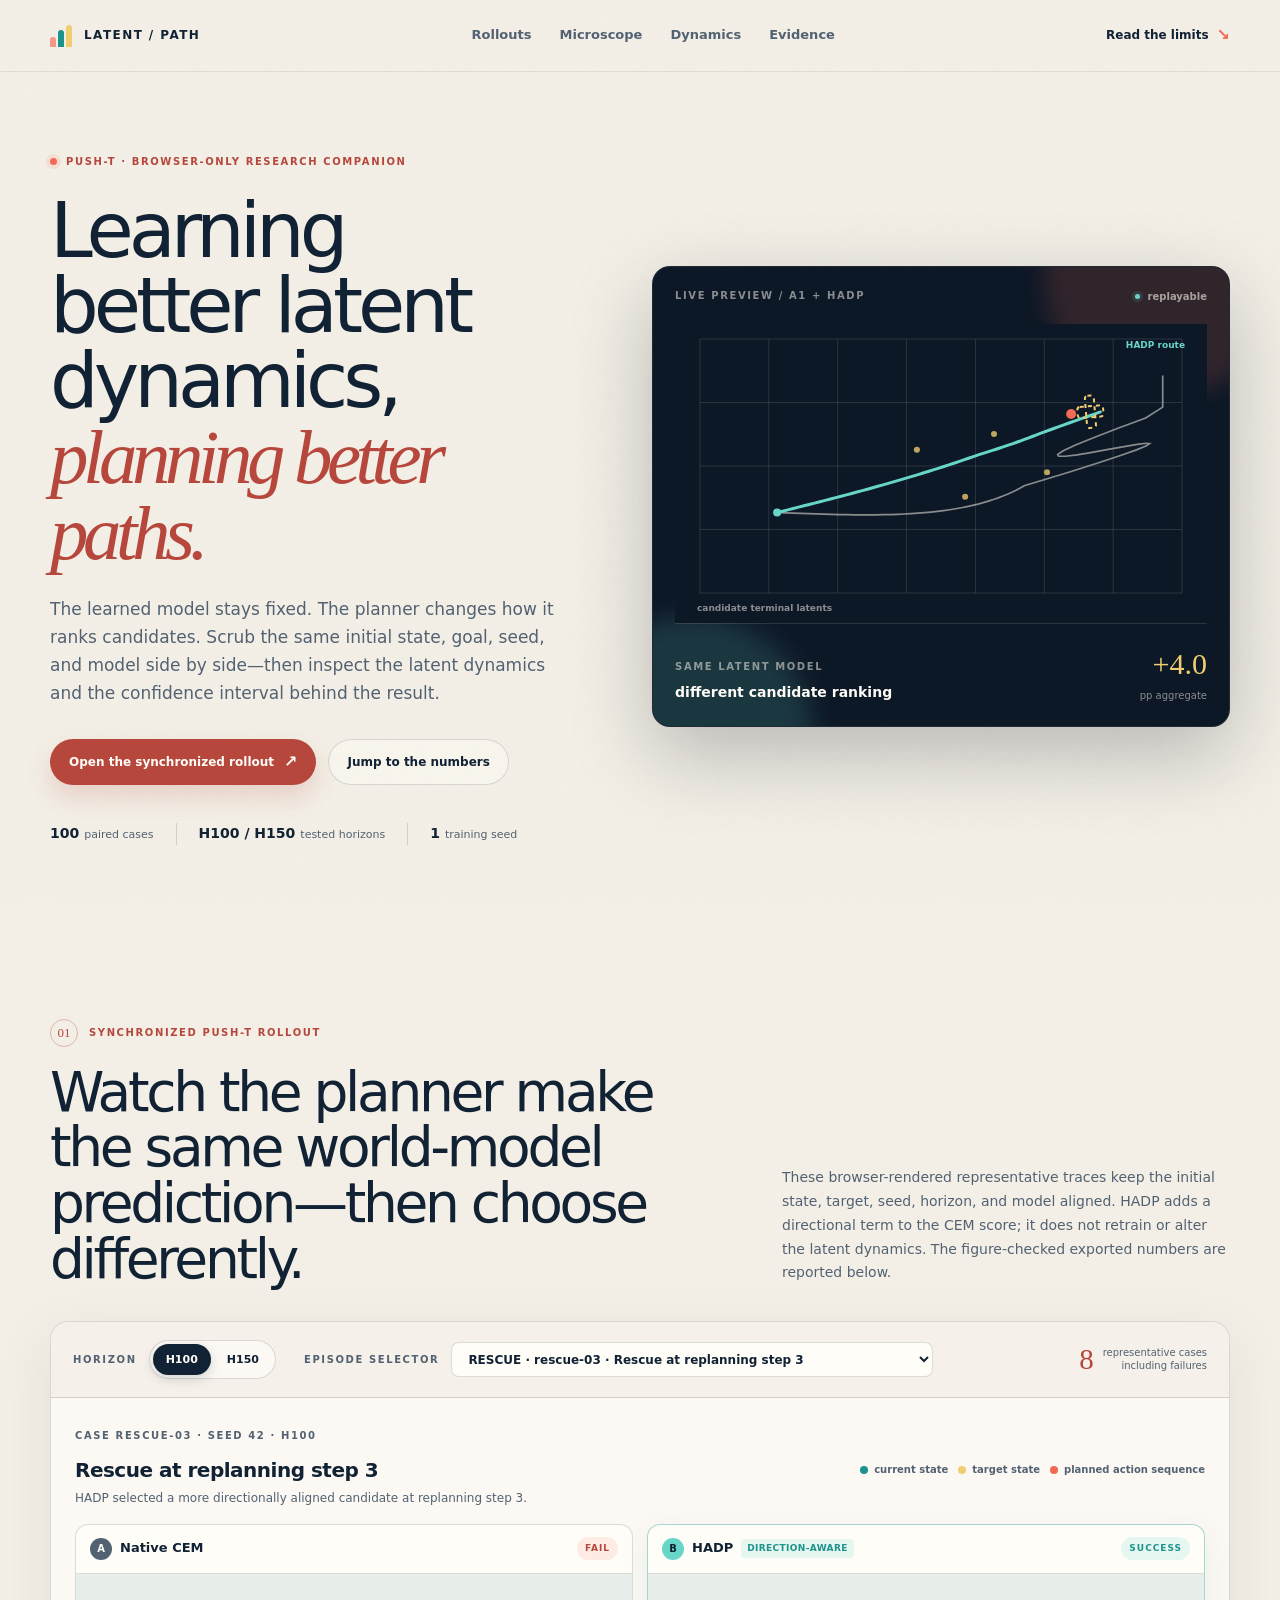
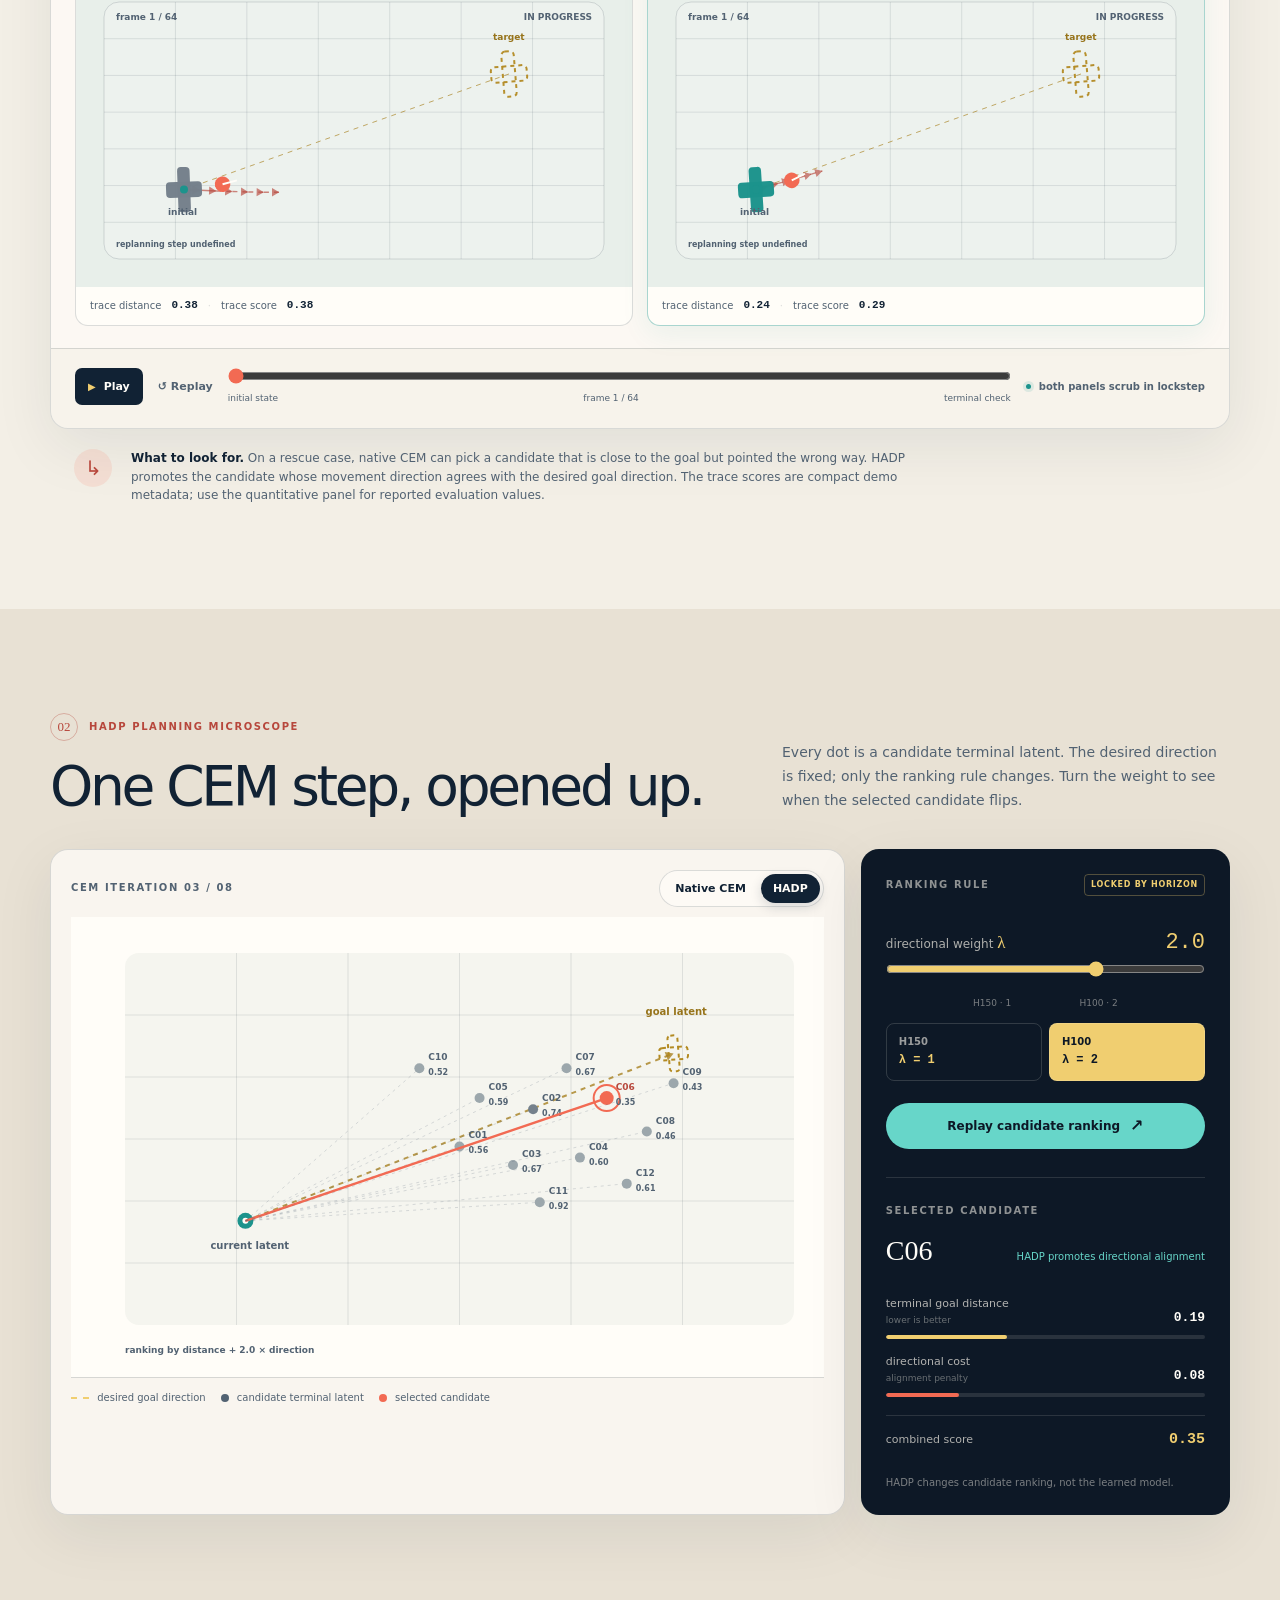
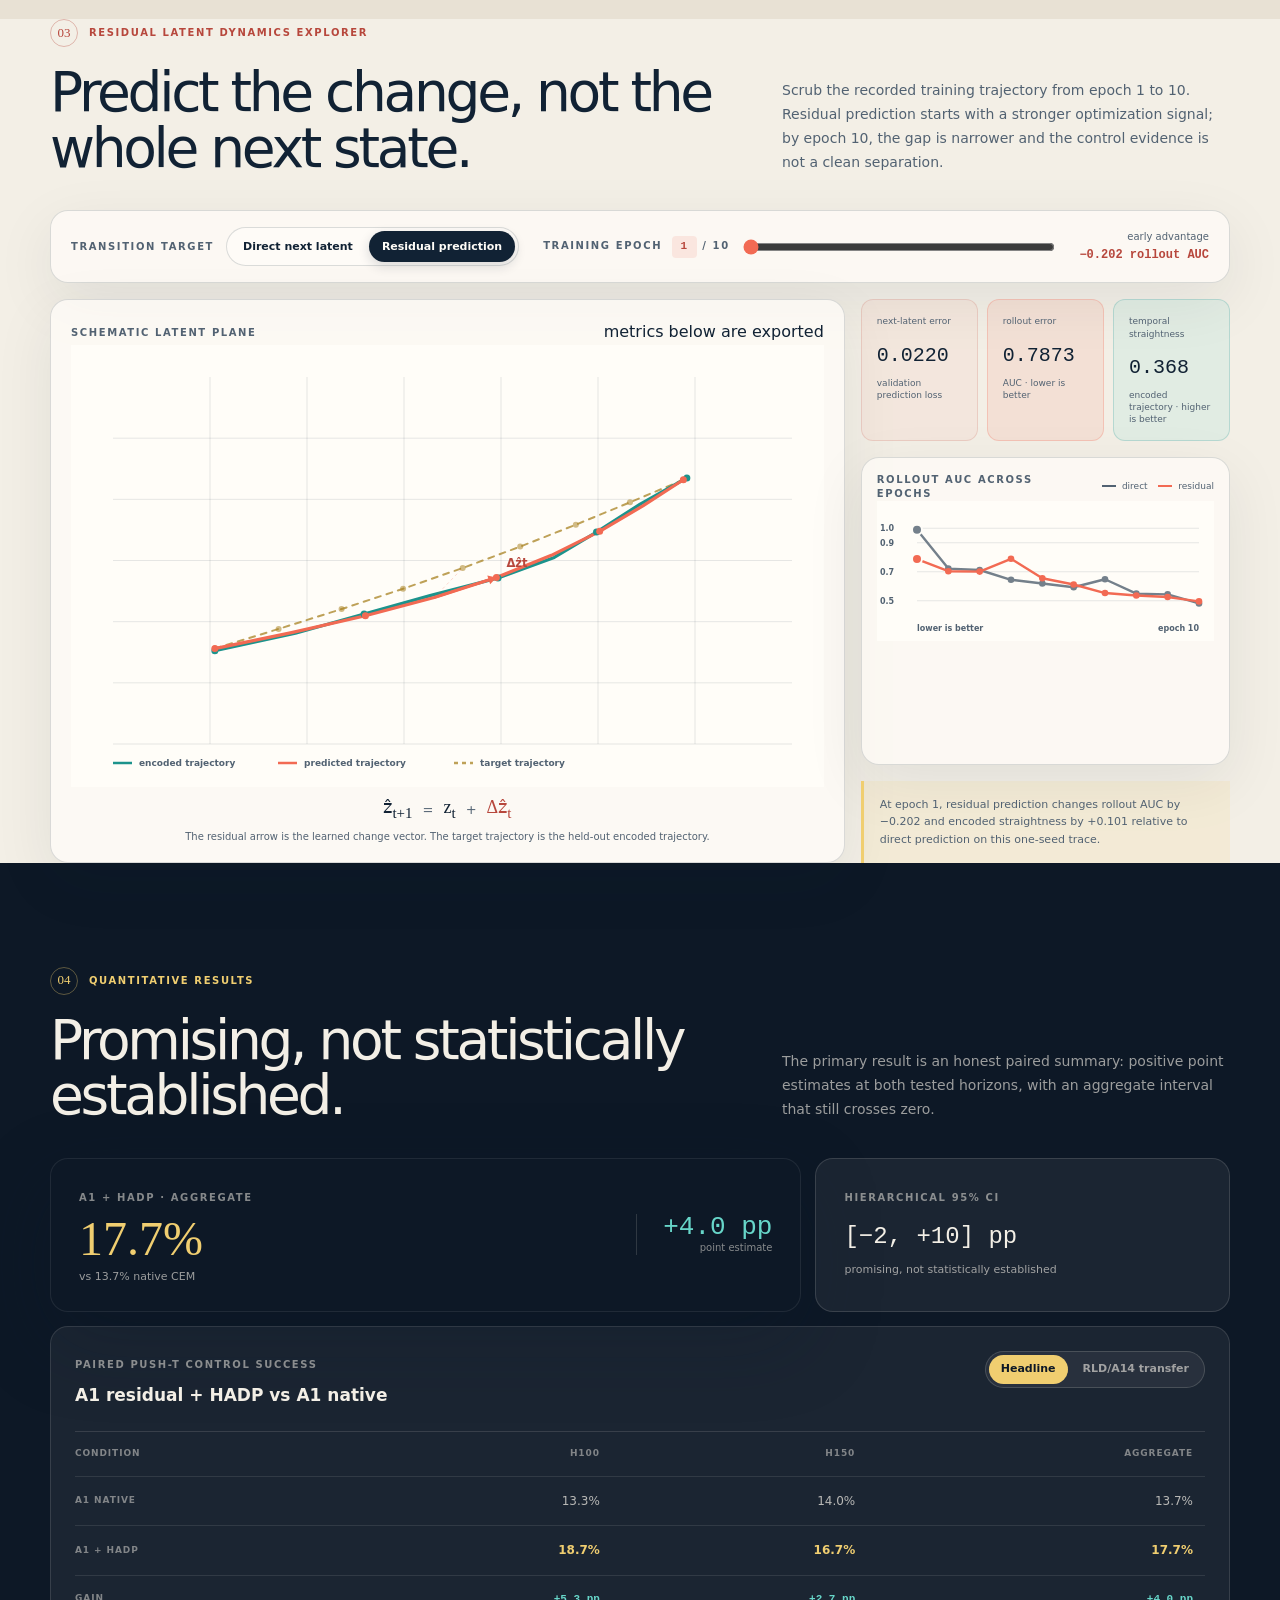
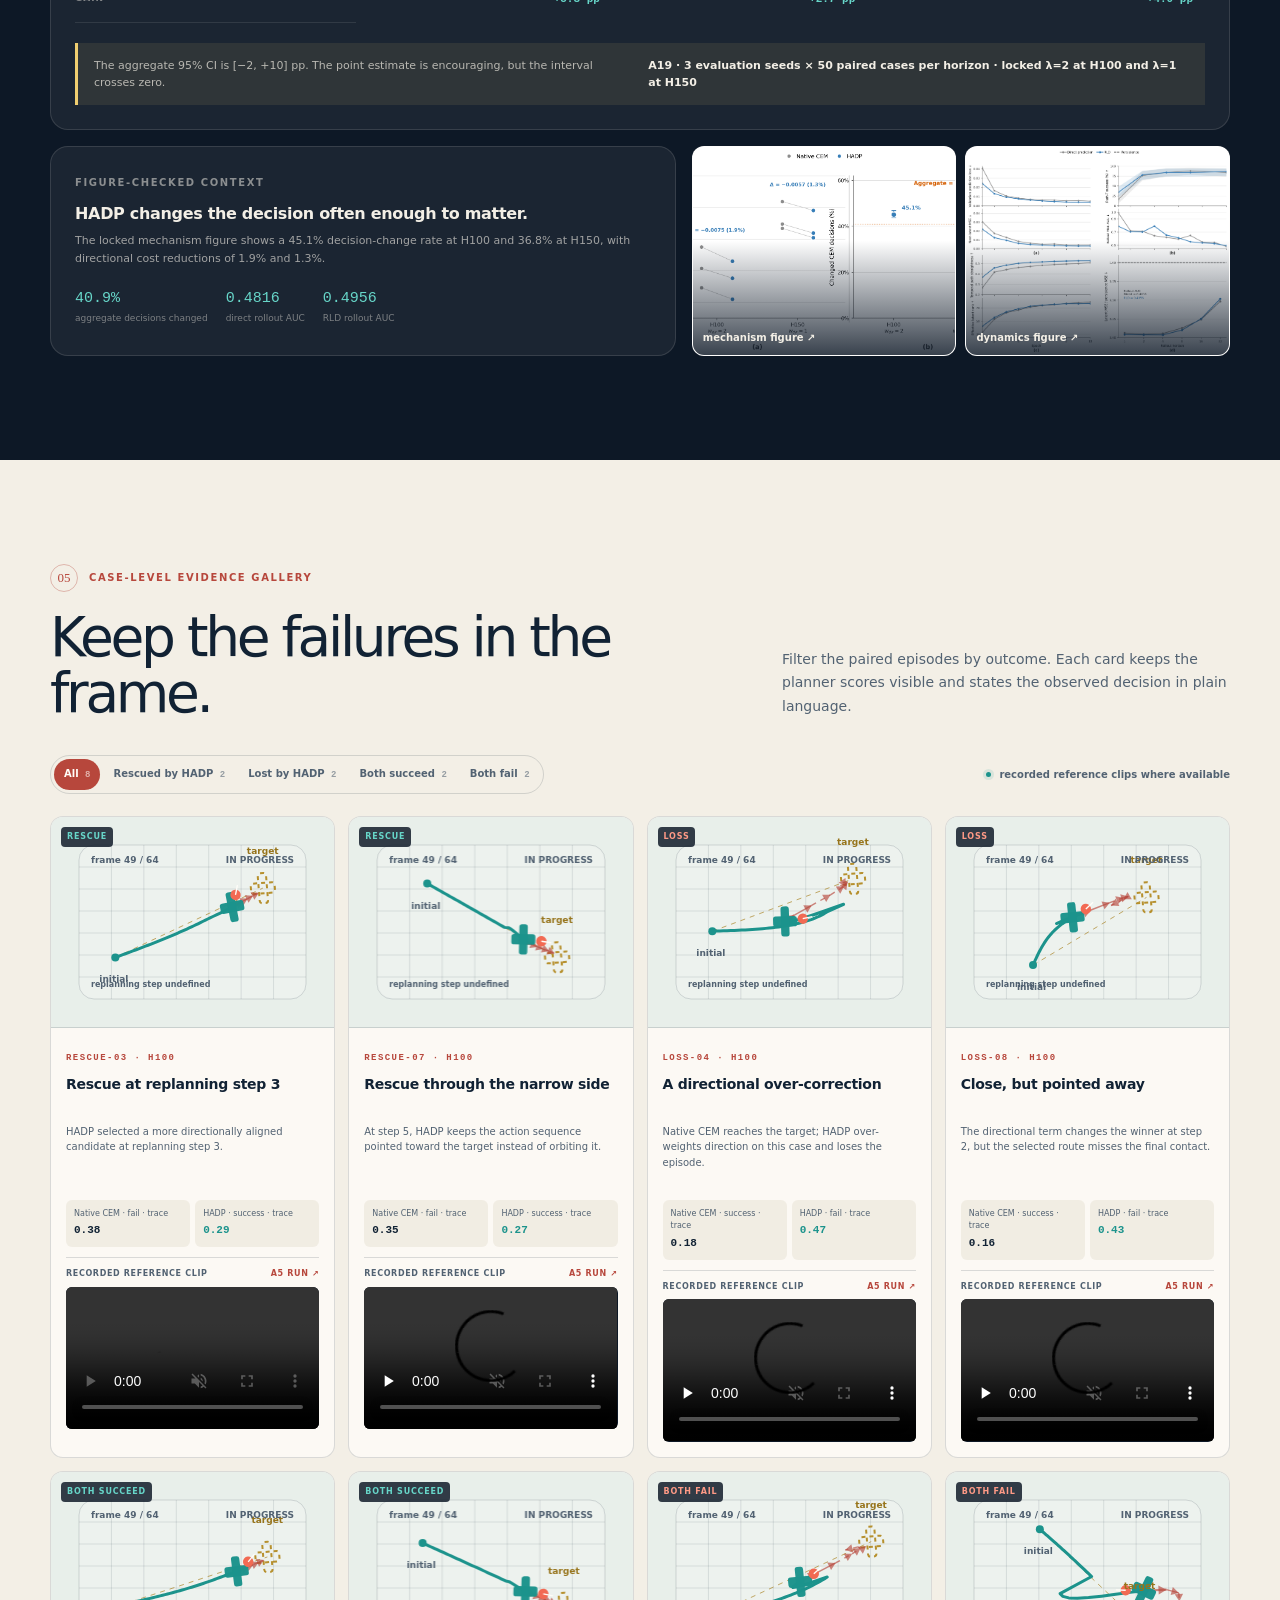
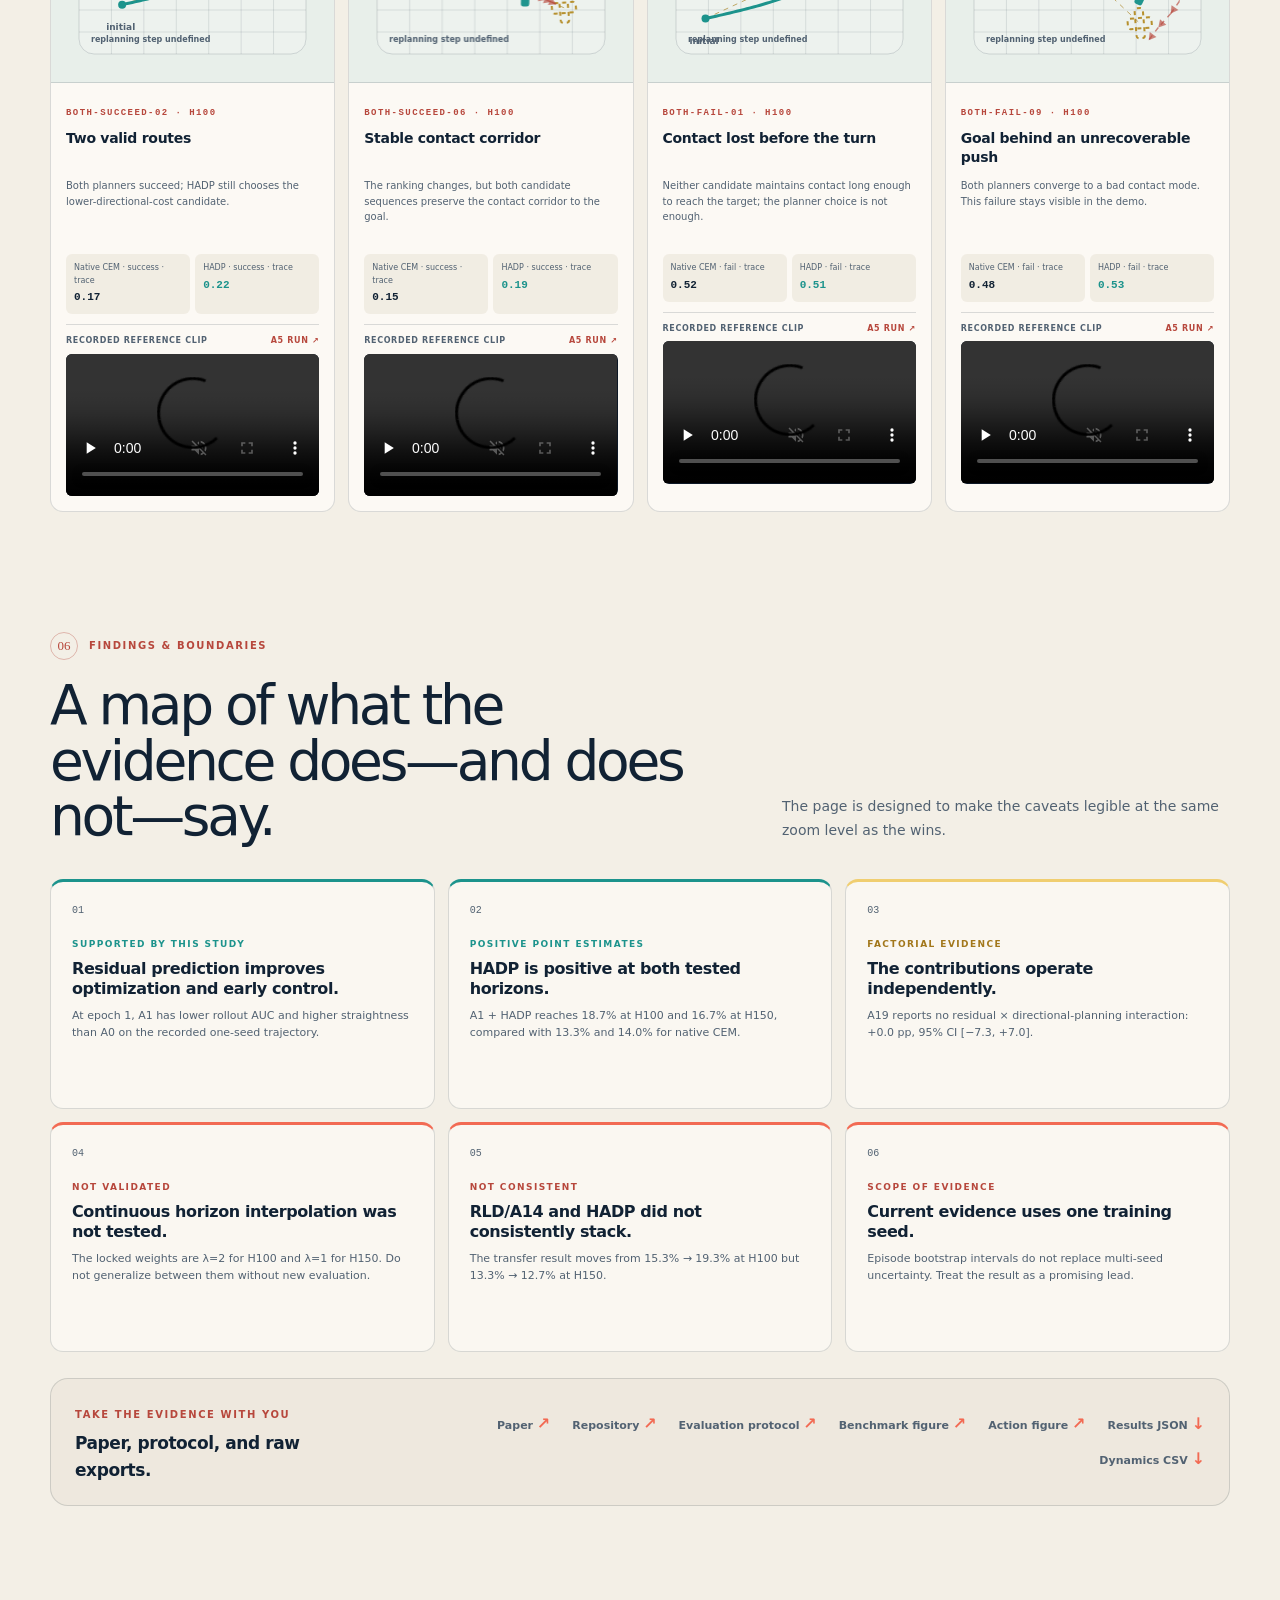
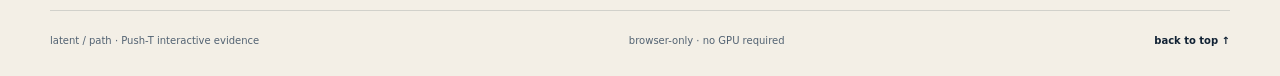
==== index.html @ bf14c664 "Build interactive Push-T research demo" ====
<!doctype html>
<html lang="en">
  <head>
    <meta charset="UTF-8" />
    <meta name="viewport" content="width=device-width, initial-scale=1.0" />
    <meta
      name="description"
      content="An interactive browser demo for residual latent dynamics and horizon-adaptive directional planning on Push-T."
    />
    <meta name="theme-color" content="#0d1826" />
    <title>Learning Better Latent Dynamics, Planning Better Paths</title>
    <link rel="stylesheet" href="./styles.css" />
  </head>
  <body>
    <div class="noise" aria-hidden="true"></div>
    <header class="site-nav">
      <a class="brand" href="#top" aria-label="Back to the top">
        <span class="brand-mark" aria-hidden="true"><i></i><i></i><i></i></span>
        <span>latent / path</span>
      </a>
      <nav class="nav-links" aria-label="Primary navigation">
        <a href="#rollouts">Rollouts</a>
        <a href="#microscope">Microscope</a>
        <a href="#dynamics">Dynamics</a>
        <a href="#evidence">Evidence</a>
      </nav>
      <a class="nav-cta" href="#boundaries">Read the limits <span aria-hidden="true">↘</span></a>
    </header>

    <main id="top">
      <section class="hero section-shell">
        <div class="hero-copy">
          <p class="eyebrow"><span class="eyebrow-dot"></span> Push-T · browser-only research companion</p>
          <h1>Learning better latent dynamics,<br /><em>planning better paths.</em></h1>
          <p class="hero-lede">
            The learned model stays fixed. The planner changes how it ranks candidates. Scrub the same
            initial state, goal, seed, and model side by side—then inspect the latent dynamics and the
            confidence interval behind the result.
          </p>
          <div class="hero-actions">
            <a class="button button-primary" href="#rollouts">Open the synchronized rollout <span aria-hidden="true">↗</span></a>
            <a class="button button-quiet" href="#evidence">Jump to the numbers</a>
          </div>
          <div class="hero-proof" aria-label="Demo facts">
            <span><b>100</b> paired cases</span>
            <span><b>H100 / H150</b> tested horizons</span>
            <span><b>1</b> training seed</span>
          </div>
        </div>
        <div class="hero-visual panel-dark" aria-label="Abstract planner preview">
          <div class="hero-visual-topline">
            <span class="mono-label">LIVE PREVIEW / A1 + HADP</span>
            <span class="tiny-status"><i></i> replayable</span>
          </div>
          <canvas id="hero-canvas" width="620" height="350"></canvas>
          <div class="hero-visual-footer">
            <div>
              <span class="micro-label">same latent model</span>
              <strong>different candidate ranking</strong>
            </div>
            <div class="hero-metric"><strong>+4.0</strong><span>pp aggregate</span></div>
          </div>
        </div>
      </section>

      <section class="section-shell section-first" id="rollouts">
        <div class="section-head section-head-wide">
          <div>
            <p class="section-kicker"><span>01</span> Synchronized Push-T rollout</p>
            <h2>Watch the planner make the same world-model prediction—then choose differently.</h2>
          </div>
          <p class="section-intro">
            These browser-rendered representative traces keep the initial state, target, seed, horizon, and
            model aligned. HADP adds a directional term to the CEM score; it does not retrain or alter the
            latent dynamics. The figure-checked exported numbers are reported below.
          </p>
        </div>

        <div class="panel rollout-panel">
          <div class="control-strip">
            <div class="control-block">
              <span class="control-label">Horizon</span>
              <div class="segmented" role="group" aria-label="Planning horizon">
                <button class="segment is-active" data-horizon="100" type="button">H100</button>
                <button class="segment" data-horizon="150" type="button">H150</button>
              </div>
            </div>
            <div class="control-block episode-control">
              <label class="control-label" for="episode-select">Episode selector</label>
              <select id="episode-select" class="select-control" aria-label="Choose a representative episode"></select>
            </div>
            <div class="case-count"><strong>8</strong><span>representative cases<br />including failures</span></div>
          </div>

          <div class="rollout-context">
            <div>
              <span class="mono-label" id="rollout-case-code">CASE RESCUE-03 · SEED 42</span>
              <h3 id="rollout-case-title">Rescue at replanning step 3</h3>
              <p id="rollout-case-caption">HADP selected a more directionally aligned candidate at replanning step 3.</p>
            </div>
            <div class="context-chips">
              <span class="context-chip"><i class="dot dot-cyan"></i> current state</span>
              <span class="context-chip"><i class="dot dot-yellow"></i> target state</span>
              <span class="context-chip"><i class="dot dot-coral"></i> planned action sequence</span>
            </div>
          </div>

          <div class="planner-grid">
            <article class="planner-card">
              <div class="planner-card-head">
                <div><span class="planner-index">A</span><span class="planner-name">Native CEM</span></div>
                <span class="result-pill result-pill-muted" id="native-result">FAIL</span>
              </div>
              <canvas id="native-rollout" class="rollout-canvas" width="640" height="360"></canvas>
              <div class="planner-card-foot"><span>trace distance</span><strong id="native-distance">0.38</strong><span class="foot-sep">·</span><span>trace score</span><strong id="native-score">0.38</strong></div>
            </article>
            <article class="planner-card planner-card-accent">
              <div class="planner-card-head">
                <div><span class="planner-index planner-index-accent">B</span><span class="planner-name">HADP</span><span class="planner-tag">direction-aware</span></div>
                <span class="result-pill result-pill-success" id="hadp-result">SUCCESS</span>
              </div>
              <canvas id="hadp-rollout" class="rollout-canvas" width="640" height="360"></canvas>
              <div class="planner-card-foot"><span>trace distance</span><strong id="hadp-distance">0.24</strong><span class="foot-sep">·</span><span>trace score</span><strong id="hadp-score">0.29</strong></div>
            </article>
          </div>

          <div class="rollout-controls">
            <button class="icon-button" id="play-rollout" type="button" aria-label="Play rollout"><span class="play-icon">▶</span><span id="play-label">Play</span></button>
            <button class="text-button" id="replay-rollout" type="button">↺ Replay</button>
            <div class="scrub-wrap">
              <label class="sr-only" for="rollout-scrub">Scrub synchronized rollout</label>
              <input id="rollout-scrub" type="range" min="0" max="64" value="0" step="1" />
              <div class="scrub-ticks"><span>initial state</span><span id="frame-label">frame 1 / 64</span><span>terminal check</span></div>
            </div>
            <span class="replay-note"><i></i> both panels scrub in lockstep</span>
          </div>
        </div>

        <div class="section-note">
          <span class="note-mark">↳</span>
          <p><strong>What to look for.</strong> On a rescue case, native CEM can pick a candidate that is close to the goal but pointed the wrong way. HADP promotes the candidate whose movement direction agrees with the desired goal direction. The trace scores are compact demo metadata; use the quantitative panel for reported evaluation values.</p>
        </div>
      </section>

      <section class="section-shell section-tint" id="microscope">
        <div class="section-head section-head-wide">
          <div>
            <p class="section-kicker"><span>02</span> HADP planning microscope</p>
            <h2>One CEM step, opened up.</h2>
          </div>
          <p class="section-intro">
            Every dot is a candidate terminal latent. The desired direction is fixed; only the ranking rule
            changes. Turn the weight to see when the selected candidate flips.
          </p>
        </div>

        <div class="microscope-layout">
          <div class="panel microscope-plot-panel">
            <div class="plot-toolbar">
              <span class="mono-label">CEM ITERATION 03 / 08</span>
              <div class="toggle-group" role="group" aria-label="Planner used for candidate ranking">
                <button class="toggle-button" data-planner-mode="native" type="button">Native CEM</button>
                <button class="toggle-button is-active" data-planner-mode="hadp" type="button">HADP</button>
              </div>
            </div>
            <canvas id="microscope-canvas" width="820" height="500"></canvas>
            <div class="plot-legend">
              <span><i class="legend-line legend-line-goal"></i> desired goal direction</span>
              <span><i class="legend-dot legend-dot-candidate"></i> candidate terminal latent</span>
              <span><i class="legend-dot legend-dot-selected"></i> selected candidate</span>
            </div>
          </div>
          <aside class="panel microscope-aside">
            <div class="aside-heading"><span class="mono-label">RANKING RULE</span><span class="lock-badge">LOCKED BY HORIZON</span></div>
            <div class="weight-row"><span>directional weight <b>λ</b></span><output id="weight-value">2.0</output></div>
            <div class="range-wrap">
              <input id="weight-slider" type="range" min="0" max="3" value="2" step="0.1" aria-label="Directional cost weight" />
              <div class="range-markers" aria-hidden="true"><span style="left: 33.33%">H150 · 1</span><span style="left: 66.66%">H100 · 2</span></div>
            </div>
            <div class="locked-horizons">
              <button class="locked-horizon" data-horizon="150" type="button"><span>H150</span><strong>λ = 1</strong></button>
              <button class="locked-horizon is-active" data-horizon="100" type="button"><span>H100</span><strong>λ = 2</strong></button>
            </div>
            <button class="button button-dark-wide" id="microscope-replay" type="button">Replay candidate ranking <span aria-hidden="true">↗</span></button>

            <div class="selected-candidate">
              <span class="micro-label">SELECTED CANDIDATE</span>
              <div class="selected-line"><strong id="selected-candidate">C06</strong><span id="selected-candidate-note">HADP promotes directional alignment</span></div>
            </div>
            <div class="score-stack">
              <div class="score-row"><div><span>terminal goal distance</span><small>lower is better</small></div><strong id="terminal-score">0.19</strong></div>
              <div class="score-bar"><i id="terminal-score-bar" style="width: 38%"></i></div>
              <div class="score-row"><div><span>directional cost</span><small>alignment penalty</small></div><strong id="direction-score">0.08</strong></div>
              <div class="score-bar score-bar-coral"><i id="direction-score-bar" style="width: 22%"></i></div>
              <div class="score-total"><span>combined score</span><strong id="combined-score">0.35</strong></div>
            </div>
            <p class="aside-footnote">HADP changes candidate ranking, not the learned model.</p>
          </aside>
        </div>
      </section>

      <section class="section-shell" id="dynamics">
        <div class="section-head section-head-wide">
          <div>
            <p class="section-kicker"><span>03</span> Residual latent dynamics explorer</p>
            <h2>Predict the change, not the whole next state.</h2>
          </div>
          <p class="section-intro">
            Scrub the recorded training trajectory from epoch 1 to 10. Residual prediction starts with a
            stronger optimization signal; by epoch 10, the gap is narrower and the control evidence is not
            a clean separation.
          </p>
        </div>

        <div class="dynamics-toolbar panel">
          <div class="control-block">
            <span class="control-label">Transition target</span>
            <div class="segmented" role="group" aria-label="Transition target">
              <button class="segment" data-dynamics-model="direct" type="button">Direct next latent</button>
              <button class="segment is-active" data-dynamics-model="residual" type="button">Residual prediction</button>
            </div>
          </div>
          <div class="epoch-control">
            <label class="control-label" for="epoch-slider">Training epoch <output id="epoch-value">1</output> / 10</label>
            <input id="epoch-slider" type="range" min="1" max="10" value="1" step="1" />
          </div>
          <div class="epoch-callout"><span>early advantage</span><strong id="epoch-delta">−0.202 rollout AUC</strong></div>
        </div>

        <div class="dynamics-layout">
          <div class="panel latent-visual-panel">
            <div class="plot-toolbar"><span class="mono-label">SCHEMATIC LATENT PLANE</span><span class="plot-hint">metrics below are exported</span></div>
            <canvas id="latent-canvas" width="820" height="480"></canvas>
            <div class="latent-equation" id="latent-equation"><span>ẑ<sub>t+1</sub></span><b>=</b><span>z<sub>t</sub></span><b>+</b><span class="equation-accent">Δẑ<sub>t</sub></span></div>
            <p class="plot-caption">The residual arrow is the learned change vector. The target trajectory is the held-out encoded trajectory.</p>
          </div>
          <aside class="dynamics-aside">
            <div class="metric-grid">
              <div class="metric-card"><span>next-latent error</span><strong id="metric-next">0.0241</strong><small>validation prediction loss</small></div>
              <div class="metric-card metric-card-coral"><span>rollout error</span><strong id="metric-rollout">0.7873</strong><small>AUC · lower is better</small></div>
              <div class="metric-card metric-card-teal"><span>temporal straightness</span><strong id="metric-straightness">0.368</strong><small>encoded trajectory · higher is better</small></div>
            </div>
            <div class="panel mini-chart-panel">
              <div class="mini-chart-head"><span class="mono-label">ROLLOUT AUC ACROSS EPOCHS</span><span class="chart-key"><i class="key-direct"></i> direct <i class="key-residual"></i> residual</span></div>
              <canvas id="dynamics-chart" width="650" height="270"></canvas>
            </div>
            <div class="dynamics-readout" id="dynamics-readout">At epoch 1, residual prediction lowers rollout AUC by 0.202 and raises encoded straightness by 0.101 on this one-seed trace.</div>
          </aside>
        </div>
      </section>

      <section class="section-shell evidence-section" id="evidence">
        <div class="section-head section-head-wide">
          <div>
            <p class="section-kicker"><span>04</span> Quantitative results</p>
            <h2>Promising, not statistically established.</h2>
          </div>
          <p class="section-intro">
            The primary result is an honest paired summary: positive point estimates at both tested horizons,
            with an aggregate interval that still crosses zero.
          </p>
        </div>

        <div class="evidence-topline">
          <div class="evidence-hero panel-dark">
            <div><span class="mono-label">A1 + HADP · AGGREGATE</span><strong>17.7%</strong><span class="evidence-sub">vs 13.7% native CEM</span></div>
            <div class="gain-badge"><strong>+4.0 pp</strong><span>point estimate</span></div>
          </div>
          <div class="ci-card panel"><span class="mono-label">HIERARCHICAL 95% CI</span><strong>[−2, +10] pp</strong><span>promising, not statistically established</span></div>
        </div>

        <div class="results-panel panel">
          <div class="results-header">
            <div>
              <span class="mono-label">PAIRED PUSH-T CONTROL SUCCESS</span>
              <h3 id="results-title">A1 residual + HADP vs A1 native</h3>
            </div>
            <div class="toggle-group result-tabs" role="tablist" aria-label="Result comparison">
              <button class="toggle-button is-active" data-result-tab="headline" type="button">Headline</button>
              <button class="toggle-button" data-result-tab="transfer" type="button">RLD/A14 transfer</button>
            </div>
          </div>
          <div id="results-table" class="results-table-wrap"></div>
          <div id="results-insight" class="results-insight"></div>
        </div>

        <div class="figure-context-row">
          <div class="figure-context-copy">
            <span class="mono-label">FIGURE-CHECKED CONTEXT</span>
            <h3>HADP changes the decision often enough to matter.</h3>
            <p id="figure-context-copy">The locked mechanism figure shows a 45.1% decision-change rate at H100 and 36.8% at H150, with directional cost reductions of 1.9% and 1.3%.</p>
            <div class="figure-stat-row">
              <span><b>40.9%</b><small>aggregate decisions changed</small></span>
              <span><b>0.4816</b><small>direct rollout AUC</small></span>
              <span><b>0.4956</b><small>RLD rollout AUC</small></span>
            </div>
          </div>
          <div class="figure-thumbs" aria-label="Source figure exports">
            <a href="./assets/figures/hadp_mechanism.png" target="_blank" rel="noreferrer"><img src="./assets/figures/hadp_mechanism.png" alt="HADP mechanism figure export" /><span>mechanism figure ↗</span></a>
            <a href="./assets/figures/residual_latent_dynamics.png" target="_blank" rel="noreferrer"><img src="./assets/figures/residual_latent_dynamics.png" alt="Residual latent dynamics figure export" /><span>dynamics figure ↗</span></a>
          </div>
        </div>
      </section>

      <section class="section-shell gallery-section" id="gallery">
        <div class="section-head section-head-wide">
          <div>
            <p class="section-kicker"><span>05</span> Case-level evidence gallery</p>
            <h2>Keep the failures in the frame.</h2>
          </div>
          <p class="section-intro">
            Filter the paired episodes by outcome. Each card keeps the planner scores visible and states the
            observed decision in plain language.
          </p>
        </div>
        <div class="gallery-toolbar">
          <div class="filter-group" role="group" aria-label="Filter episode gallery">
            <button class="filter-button is-active" data-gallery-filter="all" type="button">All <span>8</span></button>
            <button class="filter-button" data-gallery-filter="rescue" type="button">Rescued by HADP <span>2</span></button>
            <button class="filter-button" data-gallery-filter="loss" type="button">Lost by HADP <span>2</span></button>
            <button class="filter-button" data-gallery-filter="both-succeed" type="button">Both succeed <span>2</span></button>
            <button class="filter-button" data-gallery-filter="both-fail" type="button">Both fail <span>2</span></button>
          </div>
          <span class="gallery-note"><i></i> recorded reference clips where available</span>
        </div>
        <div id="gallery-grid" class="gallery-grid"></div>
      </section>

      <section class="section-shell boundaries-section" id="boundaries">
        <div class="section-head section-head-wide">
          <div>
            <p class="section-kicker"><span>06</span> Findings &amp; boundaries</p>
            <h2>A map of what the evidence does—and does not—say.</h2>
          </div>
          <p class="section-intro">The page is designed to make the caveats legible at the same zoom level as the wins.</p>
        </div>
        <div class="evidence-map">
          <article class="finding-card finding-positive"><span class="finding-index">01</span><span class="finding-state">supported by this study</span><h3>Residual prediction improves optimization and early control.</h3><p>At epoch 1, A1 has lower rollout AUC and higher straightness than A0 on the recorded one-seed trajectory.</p></article>
          <article class="finding-card finding-positive"><span class="finding-index">02</span><span class="finding-state">positive point estimates</span><h3>HADP is positive at both tested horizons.</h3><p>A1 + HADP reaches 18.7% at H100 and 16.7% at H150, compared with 13.3% and 14.0% for native CEM.</p></article>
          <article class="finding-card finding-neutral"><span class="finding-index">03</span><span class="finding-state">factorial evidence</span><h3>The contributions operate independently.</h3><p>A19 reports no residual × directional-planning interaction: +0.0 pp, 95% CI [−7.3, +7.0].</p></article>
          <article class="finding-card finding-boundary"><span class="finding-index">04</span><span class="finding-state">not validated</span><h3>Continuous horizon interpolation was not tested.</h3><p>The locked weights are λ=2 for H100 and λ=1 for H150. Do not generalize between them without new evaluation.</p></article>
          <article class="finding-card finding-boundary"><span class="finding-index">05</span><span class="finding-state">not consistent</span><h3>RLD/A14 and HADP did not consistently stack.</h3><p>The transfer result moves from 15.3% → 19.3% at H100 but 13.3% → 12.7% at H150.</p></article>
          <article class="finding-card finding-boundary"><span class="finding-index">06</span><span class="finding-state">scope of evidence</span><h3>Current evidence uses one training seed.</h3><p>Episode bootstrap intervals do not replace multi-seed uncertainty. Treat the result as a promising lead.</p></article>
        </div>

        <div class="resource-row panel">
          <div><span class="mono-label">TAKE THE EVIDENCE WITH YOU</span><h3>Paper, protocol, and raw exports.</h3></div>
          <div class="resource-links">
            <a href="https://arxiv.org/abs/2603.19312" target="_blank" rel="noreferrer">Paper <span>↗</span></a>
            <a href="https://github.com/lc82111/video-jepa-demo" target="_blank" rel="noreferrer">Repository <span>↗</span></a>
            <a href="./protocol.html">Evaluation protocol <span>↗</span></a>
            <a href="./assets/figures/sota_comparison.png" target="_blank" rel="noreferrer">Benchmark figure <span>↗</span></a>
            <a href="./assets/figures/ldad_action_awareness.png" target="_blank" rel="noreferrer">Action figure <span>↗</span></a>
            <a href="./data/results.json" download>Results JSON <span>↓</span></a>
            <a href="./data/training-dynamics.csv" download>Dynamics CSV <span>↓</span></a>
          </div>
        </div>
      </section>
    </main>

    <footer class="site-footer section-shell">
      <span>latent / path · Push-T interactive evidence</span>
      <span>browser-only · no GPU required</span>
      <a href="#top">back to top ↑</a>
    </footer>

    <script src="./data.js"></script>
    <script src="./app.js"></script>
  </body>
</html>
---- styles.css ----
:root {
  --paper: #f3efe6;
  --paper-deep: #e8e1d4;
  --ink: #112234;
  --ink-soft: #526272;
  --navy: #0d1826;
  --navy-2: #172b3e;
  --navy-3: #203b50;
  --line: rgba(17, 34, 52, 0.15);
  --line-light: rgba(243, 239, 230, 0.18);
  --cyan: #67d6c9;
  --cyan-deep: #1c938c;
  --coral: #f26a53;
  --coral-deep: #b7473c;
  --yellow: #f0ce70;
  --white: #fffdf8;
  --serif: Georgia, "Times New Roman", serif;
  --sans: Inter, ui-sans-serif, system-ui, -apple-system, BlinkMacSystemFont, "Segoe UI", sans-serif;
  --mono: "SFMono-Regular", Consolas, "Liberation Mono", monospace;
  --shadow: 0 18px 60px rgba(17, 34, 52, 0.08);
  --radius: 18px;
}

* {
  box-sizing: border-box;
}

html {
  scroll-behavior: smooth;
}

body {
  margin: 0;
  color: var(--ink);
  background: var(--paper);
  font-family: var(--sans);
  font-size: 16px;
  line-height: 1.55;
  overflow-x: hidden;
}

body::selection {
  color: var(--paper);
  background: var(--coral);
}

a {
  color: inherit;
  text-decoration: none;
}

button,
select,
input {
  font: inherit;
}

button {
  color: inherit;
}

.noise {
  position: fixed;
  z-index: 50;
  inset: 0;
  pointer-events: none;
  opacity: 0.035;
  background-image: url("data:image/svg+xml,%3Csvg viewBox='0 0 160 160' xmlns='http://www.w3.org/2000/svg'%3E%3Cfilter id='n'%3E%3CfeTurbulence type='fractalNoise' baseFrequency='.95' numOctaves='3' stitchTiles='stitch'/%3E%3C/filter%3E%3Crect width='100%25' height='100%25' filter='url(%23n)' opacity='.55'/%3E%3C/svg%3E");
  mix-blend-mode: multiply;
}

.sr-only {
  position: absolute;
  width: 1px;
  height: 1px;
  padding: 0;
  margin: -1px;
  overflow: hidden;
  clip: rect(0, 0, 0, 0);
  white-space: nowrap;
  border: 0;
}

.site-nav {
  position: sticky;
  z-index: 30;
  top: 0;
  display: flex;
  align-items: center;
  justify-content: space-between;
  width: 100%;
  min-height: 72px;
  padding: 0 max(20px, calc((100vw - 1180px) / 2));
  border-bottom: 1px solid rgba(17, 34, 52, 0.09);
  background: rgba(243, 239, 230, 0.9);
  backdrop-filter: blur(18px);
}

.brand {
  display: inline-flex;
  align-items: center;
  gap: 10px;
  color: var(--ink);
  font-size: 12px;
  font-weight: 800;
  letter-spacing: 0.12em;
  text-transform: uppercase;
}

.brand-mark {
  display: inline-flex;
  align-items: end;
  gap: 2px;
  width: 24px;
  height: 22px;
}

.brand-mark i {
  display: block;
  width: 6px;
  border-radius: 10px 10px 2px 2px;
  background: var(--coral);
}

.brand-mark i:nth-child(1) { height: 10px; opacity: 0.65; }
.brand-mark i:nth-child(2) { height: 17px; background: var(--cyan-deep); }
.brand-mark i:nth-child(3) { height: 22px; background: var(--yellow); }

.nav-links {
  display: flex;
  align-items: center;
  gap: 28px;
  color: var(--ink-soft);
  font-size: 13px;
  font-weight: 700;
}

.nav-links a,
.nav-cta,
.resource-links a,
.site-footer a {
  transition: color 180ms ease, transform 180ms ease;
}

.nav-links a:hover,
.resource-links a:hover,
.site-footer a:hover {
  color: var(--coral-deep);
}

.nav-cta {
  display: inline-flex;
  align-items: center;
  gap: 8px;
  color: var(--ink);
  font-size: 12px;
  font-weight: 800;
}

.nav-cta span,
.resource-links a span {
  color: var(--coral);
  font-size: 16px;
}

.section-shell {
  width: min(1180px, calc(100% - 40px));
  margin: 0 auto;
}

.hero {
  display: grid;
  grid-template-columns: minmax(0, 0.94fr) minmax(440px, 1.06fr);
  gap: clamp(42px, 7vw, 104px);
  align-items: center;
  min-height: 670px;
  padding-top: 76px;
  padding-bottom: 70px;
}

.eyebrow,
.section-kicker,
.control-label,
.micro-label,
.mono-label,
.finding-state,
.case-label {
  margin: 0;
  color: var(--ink-soft);
  font-size: 10px;
  font-weight: 800;
  letter-spacing: 0.16em;
  line-height: 1.4;
  text-transform: uppercase;
}

.eyebrow {
  display: inline-flex;
  align-items: center;
  gap: 9px;
  color: var(--coral-deep);
}

.eyebrow-dot,
.tiny-status i,
.replay-note i,
.gallery-note i {
  display: inline-block;
  width: 7px;
  height: 7px;
  border-radius: 50%;
  background: var(--coral);
  box-shadow: 0 0 0 4px rgba(242, 106, 83, 0.12);
}

.hero h1 {
  max-width: 690px;
  margin: 20px 0 24px;
  color: var(--ink);
  font-size: clamp(45px, 6vw, 80px);
  font-weight: 500;
  letter-spacing: -0.065em;
  line-height: 0.98;
}

.hero h1 em {
  color: var(--coral-deep);
  font-family: var(--serif);
  font-weight: 400;
  letter-spacing: -0.07em;
}

.hero-lede {
  max-width: 580px;
  margin: 0;
  color: var(--ink-soft);
  font-size: 17px;
  line-height: 1.65;
}

.hero-actions {
  display: flex;
  flex-wrap: wrap;
  gap: 12px;
  margin-top: 32px;
}

.button {
  display: inline-flex;
  align-items: center;
  justify-content: center;
  gap: 10px;
  min-height: 46px;
  padding: 0 18px;
  border: 1px solid transparent;
  border-radius: 999px;
  cursor: pointer;
  font-size: 12px;
  font-weight: 800;
  transition: transform 180ms ease, box-shadow 180ms ease, background 180ms ease;
}

.button:hover {
  transform: translateY(-2px);
}

.button-primary {
  color: var(--white);
  background: var(--coral-deep);
  box-shadow: 0 12px 24px rgba(183, 71, 60, 0.18);
}

.button-primary span,
.button-dark-wide span {
  font-size: 16px;
}

.button-quiet {
  border-color: var(--line);
  color: var(--ink);
  background: rgba(255, 253, 248, 0.42);
}

.hero-proof {
  display: flex;
  flex-wrap: wrap;
  gap: 22px;
  margin-top: 38px;
  color: var(--ink-soft);
  font-size: 11px;
}

.hero-proof span {
  display: inline-flex;
  align-items: baseline;
  gap: 5px;
  padding-right: 22px;
  border-right: 1px solid var(--line);
}

.hero-proof span:last-child {
  padding-right: 0;
  border-right: 0;
}

.hero-proof b {
  color: var(--ink);
  font-size: 14px;
}

.panel,
.panel-dark {
  border: 1px solid var(--line);
  border-radius: var(--radius);
  background: rgba(255, 253, 248, 0.7);
  box-shadow: var(--shadow);
}

.panel-dark {
  border-color: rgba(255, 255, 255, 0.08);
  background: var(--navy);
  box-shadow: 0 28px 80px rgba(13, 24, 38, 0.25);
}

.hero-visual {
  position: relative;
  min-height: 450px;
  padding: 22px 22px 0;
  overflow: hidden;
}

.hero-visual::before,
.hero-visual::after {
  position: absolute;
  z-index: 0;
  width: 240px;
  height: 240px;
  border-radius: 50%;
  content: "";
  filter: blur(12px);
  opacity: 0.16;
}

.hero-visual::before {
  top: -110px;
  right: -55px;
  background: var(--coral);
}

.hero-visual::after {
  bottom: -130px;
  left: -80px;
  background: var(--cyan);
}

.hero-visual-topline,
.hero-visual-footer {
  position: relative;
  z-index: 1;
  display: flex;
  align-items: center;
  justify-content: space-between;
}

.hero-visual .mono-label,
.hero-visual .micro-label {
  color: rgba(243, 239, 230, 0.55);
}

.tiny-status,
.replay-note,
.gallery-note {
  display: inline-flex;
  align-items: center;
  gap: 8px;
  color: rgba(243, 239, 230, 0.62);
  font-size: 10px;
  font-weight: 700;
}

.tiny-status i {
  width: 5px;
  height: 5px;
  background: var(--cyan);
  box-shadow: 0 0 0 3px rgba(103, 214, 201, 0.12);
}

#hero-canvas {
  position: relative;
  z-index: 1;
  display: block;
  width: 100%;
  margin-top: 20px;
}

.hero-visual-footer {
  align-items: end;
  padding: 17px 0 23px;
  border-top: 1px solid rgba(243, 239, 230, 0.13);
}

.hero-visual-footer strong {
  display: block;
  margin-top: 4px;
  color: var(--white);
  font-size: 14px;
}

.hero-metric {
  text-align: right;
}

.hero-metric strong {
  margin: 0;
  color: var(--yellow);
  font-family: var(--serif);
  font-size: 30px;
  font-weight: 400;
}

.hero-metric span {
  display: block;
  color: rgba(243, 239, 230, 0.55);
  font-size: 10px;
}

.section-first,
.section-tint,
.evidence-section,
.gallery-section,
.boundaries-section {
  padding-top: 104px;
  padding-bottom: 104px;
}

.section-tint {
  width: 100%;
  max-width: none;
  padding-right: max(20px, calc((100vw - 1180px) / 2));
  padding-left: max(20px, calc((100vw - 1180px) / 2));
  background: var(--paper-deep);
}

.section-head {
  margin-bottom: 34px;
}

.section-head-wide {
  display: grid;
  grid-template-columns: minmax(0, 1.2fr) minmax(260px, 0.8fr);
  gap: 60px;
  align-items: end;
}

.section-kicker {
  display: flex;
  align-items: center;
  gap: 11px;
  color: var(--coral-deep);
}

.section-kicker span {
  display: inline-flex;
  align-items: center;
  justify-content: center;
  width: 28px;
  height: 28px;
  border: 1px solid rgba(183, 71, 60, 0.34);
  border-radius: 50%;
  font-family: var(--serif);
  font-size: 13px;
  font-weight: 400;
  letter-spacing: 0;
}

.section-head h2 {
  max-width: 760px;
  margin: 18px 0 0;
  color: var(--ink);
  font-size: clamp(31px, 4.3vw, 55px);
  font-weight: 500;
  letter-spacing: -0.06em;
  line-height: 1.01;
}

.section-intro {
  margin: 0 0 2px;
  color: var(--ink-soft);
  font-size: 14px;
  line-height: 1.7;
}

.rollout-panel {
  overflow: hidden;
}

.control-strip {
  display: flex;
  flex-wrap: wrap;
  gap: 28px;
  align-items: center;
  padding: 18px 22px;
  border-bottom: 1px solid var(--line);
  background: rgba(232, 225, 212, 0.36);
}

.control-block {
  display: flex;
  align-items: center;
  gap: 12px;
}

.control-label {
  color: var(--ink-soft);
  white-space: nowrap;
}

.segmented,
.toggle-group,
.filter-group {
  display: inline-flex;
  flex-wrap: wrap;
  gap: 3px;
  padding: 3px;
  border: 1px solid var(--line);
  border-radius: 999px;
  background: rgba(255, 253, 248, 0.7);
}

.segment,
.toggle-button,
.filter-button,
.locked-horizon {
  border: 0;
  border-radius: 999px;
  background: transparent;
  cursor: pointer;
  font-size: 11px;
  font-weight: 800;
  transition: color 160ms ease, background 160ms ease, box-shadow 160ms ease;
}

.segment,
.toggle-button {
  min-height: 31px;
  padding: 0 13px;
}

.segment.is-active,
.toggle-button.is-active,
.filter-button.is-active,
.locked-horizon.is-active {
  color: var(--white);
  background: var(--ink);
  box-shadow: 0 4px 12px rgba(17, 34, 52, 0.16);
}

.select-control {
  min-width: 220px;
  height: 35px;
  padding: 0 32px 0 12px;
  border: 1px solid var(--line);
  border-radius: 8px;
  color: var(--ink);
  outline: none;
  background-color: var(--white);
  font-size: 12px;
  font-weight: 700;
}

.select-control:focus,
input:focus-visible,
button:focus-visible,
a:focus-visible {
  outline: 2px solid var(--coral);
  outline-offset: 3px;
}

.case-count {
  display: inline-flex;
  align-items: center;
  gap: 9px;
  margin-left: auto;
  color: var(--ink-soft);
  font-size: 10px;
  line-height: 1.25;
  text-align: right;
}

.case-count strong {
  color: var(--coral-deep);
  font-family: var(--serif);
  font-size: 29px;
  font-weight: 400;
}

.rollout-context {
  display: flex;
  justify-content: space-between;
  gap: 24px;
  padding: 24px 24px 16px;
}

.rollout-context h3 {
  margin: 8px 0 3px;
  font-size: 20px;
  letter-spacing: -0.025em;
}

.rollout-context p {
  margin: 0;
  color: var(--ink-soft);
  font-size: 12px;
}

.context-chips {
  display: flex;
  align-items: center;
  flex-wrap: wrap;
  justify-content: flex-end;
  gap: 10px;
  padding-top: 10px;
}

.context-chip {
  display: inline-flex;
  align-items: center;
  gap: 6px;
  color: var(--ink-soft);
  font-size: 10px;
  font-weight: 700;
  white-space: nowrap;
}

.dot {
  display: inline-block;
  width: 8px;
  height: 8px;
  border-radius: 50%;
}

.dot-cyan { background: var(--cyan-deep); }
.dot-yellow { background: var(--yellow); }
.dot-coral { background: var(--coral); }

.planner-grid {
  display: grid;
  grid-template-columns: repeat(2, minmax(0, 1fr));
  gap: 14px;
  padding: 0 24px 22px;
}

.planner-card {
  overflow: hidden;
  border: 1px solid var(--line);
  border-radius: 13px;
  background: var(--white);
}

.planner-card-accent {
  border-color: rgba(28, 147, 140, 0.38);
  box-shadow: 0 8px 28px rgba(28, 147, 140, 0.08);
}

.planner-card-head,
.planner-card-foot {
  display: flex;
  align-items: center;
  justify-content: space-between;
  gap: 10px;
}

.planner-card-head {
  min-height: 49px;
  padding: 0 14px;
  border-bottom: 1px solid var(--line);
}

.planner-card-head > div {
  display: flex;
  align-items: center;
  gap: 8px;
}

.planner-index {
  display: inline-flex;
  align-items: center;
  justify-content: center;
  width: 22px;
  height: 22px;
  border-radius: 50%;
  color: var(--white);
  background: var(--ink-soft);
  font-size: 10px;
  font-weight: 800;
}

.planner-index-accent {
  color: var(--ink);
  background: var(--cyan);
}

.planner-name {
  font-size: 13px;
  font-weight: 800;
}

.planner-tag {
  padding: 3px 6px;
  border-radius: 4px;
  color: var(--cyan-deep);
  background: rgba(103, 214, 201, 0.16);
  font-size: 9px;
  font-weight: 800;
  letter-spacing: 0.04em;
  text-transform: uppercase;
}

.result-pill {
  padding: 5px 8px;
  border-radius: 999px;
  font-size: 9px;
  font-weight: 900;
  letter-spacing: 0.11em;
}

.result-pill-success {
  color: var(--cyan-deep);
  background: rgba(103, 214, 201, 0.17);
}

.result-pill-muted {
  color: var(--coral-deep);
  background: rgba(242, 106, 83, 0.12);
}

.rollout-canvas {
  display: block;
  width: 100%;
  aspect-ratio: 16 / 9;
  background: #edf0eb;
}

.planner-card-foot {
  justify-content: flex-start;
  min-height: 38px;
  padding: 0 14px;
  color: var(--ink-soft);
  font-size: 10px;
}

.planner-card-foot strong {
  color: var(--ink);
  font-family: var(--mono);
  font-size: 11px;
}

.foot-sep {
  color: var(--line);
}

.rollout-controls {
  display: flex;
  align-items: center;
  gap: 15px;
  padding: 18px 24px 22px;
  border-top: 1px solid var(--line);
  background: rgba(232, 225, 212, 0.25);
}

.icon-button,
.text-button {
  border: 0;
  cursor: pointer;
  font-size: 11px;
  font-weight: 800;
}

.icon-button {
  display: inline-flex;
  align-items: center;
  gap: 8px;
  min-height: 37px;
  padding: 0 13px;
  border-radius: 7px;
  color: var(--white);
  background: var(--ink);
}

.play-icon {
  color: var(--yellow);
  font-size: 10px;
}

.text-button {
  padding: 0;
  color: var(--ink-soft);
  background: transparent;
}

.scrub-wrap {
  flex: 1;
  min-width: 130px;
}

input[type="range"] {
  width: 100%;
  height: 18px;
  margin: 0;
  cursor: pointer;
  accent-color: var(--coral);
}

.scrub-ticks {
  display: flex;
  justify-content: space-between;
  color: var(--ink-soft);
  font-size: 9px;
}

.replay-note {
  color: var(--ink-soft);
  white-space: nowrap;
}

.replay-note i,
.gallery-note i {
  width: 5px;
  height: 5px;
  background: var(--cyan-deep);
  box-shadow: 0 0 0 3px rgba(28, 147, 140, 0.12);
}

.section-note {
  display: grid;
  grid-template-columns: 44px 1fr;
  gap: 13px;
  max-width: 850px;
  margin: 20px 0 0 24px;
}

.section-note p {
  margin: 0;
  color: var(--ink-soft);
  font-size: 12px;
}

.section-note strong {
  color: var(--ink);
}

.note-mark {
  display: inline-flex;
  align-items: center;
  justify-content: center;
  width: 38px;
  height: 38px;
  border-radius: 50%;
  color: var(--coral-deep);
  background: rgba(242, 106, 83, 0.13);
  font-family: var(--serif);
  font-size: 20px;
}

.microscope-layout,
.dynamics-layout {
  display: grid;
  grid-template-columns: minmax(0, 1.55fr) minmax(290px, 0.72fr);
  gap: 16px;
  align-items: stretch;
}

.microscope-plot-panel,
.latent-visual-panel {
  min-width: 0;
  padding: 20px 20px 17px;
  background: rgba(255, 253, 248, 0.74);
}

.plot-toolbar,
.mini-chart-head,
.aside-heading,
.weight-row,
.selected-line,
.score-row,
.score-total {
  display: flex;
  align-items: center;
  justify-content: space-between;
  gap: 12px;
}

.plot-toolbar .mono-label,
.mini-chart-head .mono-label,
.aside-heading .mono-label {
  color: var(--ink-soft);
}

.toggle-button {
  min-height: 29px;
  padding: 0 12px;
}

.microscope-plot-panel canvas,
.latent-visual-panel canvas,
.mini-chart-panel canvas {
  display: block;
  width: 100%;
  height: auto;
}

#microscope-canvas {
  margin: 10px 0 0;
}

.plot-legend {
  display: flex;
  flex-wrap: wrap;
  gap: 15px;
  padding-top: 12px;
  border-top: 1px solid var(--line);
  color: var(--ink-soft);
  font-size: 10px;
}

.legend-line,
.legend-dot,
.chart-key i,
.key-direct,
.key-residual {
  display: inline-block;
  vertical-align: middle;
}

.legend-line {
  width: 18px;
  height: 2px;
  margin-right: 5px;
  border-top: 2px dashed var(--yellow);
}

.legend-dot {
  width: 8px;
  height: 8px;
  margin-right: 5px;
  border-radius: 50%;
  background: var(--ink-soft);
}

.legend-dot-selected { background: var(--coral); }

.microscope-aside {
  padding: 24px;
  background: var(--navy);
  color: var(--paper);
}

.microscope-aside .mono-label,
.microscope-aside .micro-label {
  color: rgba(243, 239, 230, 0.57);
}

.lock-badge {
  padding: 4px 6px;
  border: 1px solid rgba(240, 206, 112, 0.3);
  border-radius: 4px;
  color: var(--yellow);
  font-size: 8px;
  font-weight: 800;
  letter-spacing: 0.09em;
}

.weight-row {
  margin-top: 30px;
  color: rgba(243, 239, 230, 0.7);
  font-size: 12px;
}

.weight-row b {
  color: var(--yellow);
  font-family: var(--serif);
  font-size: 17px;
  font-weight: 400;
}

.weight-row output {
  color: var(--yellow);
  font-family: var(--mono);
  font-size: 22px;
}

.range-wrap {
  position: relative;
  padding-bottom: 31px;
}

.microscope-aside input[type="range"] {
  accent-color: var(--yellow);
}

.range-markers {
  position: absolute;
  right: 0;
  bottom: 0;
  left: 0;
  height: 20px;
  color: rgba(243, 239, 230, 0.48);
  font-size: 9px;
}

.range-markers span {
  position: absolute;
  transform: translateX(-50%);
  white-space: nowrap;
}

.locked-horizons {
  display: grid;
  grid-template-columns: repeat(2, 1fr);
  gap: 7px;
  margin-top: 6px;
}

.locked-horizon {
  display: flex;
  flex-direction: column;
  align-items: start;
  gap: 2px;
  padding: 10px 12px;
  border: 1px solid rgba(243, 239, 230, 0.16);
  border-radius: 8px;
  color: rgba(243, 239, 230, 0.62);
  text-align: left;
}

.locked-horizon span {
  font-size: 10px;
  font-weight: 800;
}

.locked-horizon strong {
  color: var(--yellow);
  font-family: var(--mono);
  font-size: 12px;
}

.locked-horizon.is-active {
  color: var(--navy);
  background: var(--yellow);
  box-shadow: none;
}

.locked-horizon.is-active strong {
  color: var(--navy);
}

.button-dark-wide {
  width: 100%;
  margin-top: 22px;
  color: var(--navy);
  background: var(--cyan);
}

.selected-candidate {
  margin-top: 28px;
  padding-top: 19px;
  border-top: 1px solid rgba(243, 239, 230, 0.13);
}

.selected-line {
  align-items: baseline;
  margin-top: 7px;
}

.selected-line strong {
  color: var(--white);
  font-family: var(--serif);
  font-size: 28px;
  font-weight: 400;
}

.selected-line span {
  color: var(--cyan);
  font-size: 10px;
  text-align: right;
}

.score-stack {
  margin-top: 23px;
}

.score-row {
  align-items: end;
  margin-top: 14px;
}

.score-row:first-child {
  margin-top: 0;
}

.score-row div {
  display: flex;
  flex-direction: column;
  gap: 2px;
}

.score-row span {
  color: rgba(243, 239, 230, 0.72);
  font-size: 11px;
}

.score-row small {
  color: rgba(243, 239, 230, 0.4);
  font-size: 9px;
}

.score-row strong {
  color: var(--white);
  font-family: var(--mono);
  font-size: 13px;
}

.score-bar {
  height: 4px;
  margin-top: 7px;
  overflow: hidden;
  border-radius: 99px;
  background: rgba(243, 239, 230, 0.12);
}

.score-bar i {
  display: block;
  height: 100%;
  border-radius: inherit;
  background: var(--yellow);
  transition: width 180ms ease;
}

.score-bar-coral i {
  background: var(--coral);
}

.score-total {
  margin-top: 18px;
  padding-top: 12px;
  border-top: 1px solid rgba(243, 239, 230, 0.13);
  color: rgba(243, 239, 230, 0.7);
  font-size: 11px;
}

.score-total strong {
  color: var(--yellow);
  font-family: var(--mono);
  font-size: 15px;
}

.aside-footnote {
  margin: 24px 0 0;
  color: rgba(243, 239, 230, 0.48);
  font-size: 10px;
  line-height: 1.5;
}

.dynamics-toolbar {
  display: grid;
  grid-template-columns: auto minmax(230px, 1fr) auto;
  gap: 24px;
  align-items: center;
  margin-bottom: 16px;
  padding: 16px 20px;
}

.epoch-control {
  display: grid;
  grid-template-columns: auto 1fr;
  gap: 13px;
  align-items: center;
}

.epoch-control output {
  display: inline-flex;
  align-items: center;
  justify-content: center;
  min-width: 25px;
  min-height: 22px;
  margin-left: 5px;
  border-radius: 4px;
  color: var(--coral-deep);
  background: rgba(242, 106, 83, 0.12);
  font-family: var(--mono);
  font-size: 11px;
}

.epoch-callout {
  display: flex;
  flex-direction: column;
  align-items: end;
  gap: 2px;
  color: var(--ink-soft);
  font-size: 10px;
  text-align: right;
}

.epoch-callout strong {
  color: var(--coral-deep);
  font-family: var(--mono);
  font-size: 12px;
}

.latent-equation {
  display: flex;
  align-items: center;
  justify-content: center;
  gap: 10px;
  margin: 7px 0 4px;
  color: var(--ink);
  font-family: var(--serif);
  font-size: 18px;
}

.latent-equation b {
  color: var(--ink-soft);
  font-family: var(--sans);
  font-size: 13px;
  font-weight: 500;
}

.equation-accent {
  color: var(--coral-deep);
}

.plot-caption {
  margin: 0;
  color: var(--ink-soft);
  font-size: 10px;
  text-align: center;
}

.dynamics-aside {
  display: flex;
  flex-direction: column;
  gap: 16px;
}

.metric-grid {
  display: grid;
  grid-template-columns: repeat(3, 1fr);
  gap: 9px;
}

.metric-card {
  min-height: 126px;
  padding: 15px;
  border: 1px solid rgba(183, 71, 60, 0.16);
  border-radius: 12px;
  background: rgba(242, 106, 83, 0.06);
}

.metric-card-coral {
  border-color: rgba(242, 106, 83, 0.25);
  background: rgba(242, 106, 83, 0.11);
}

.metric-card-teal {
  border-color: rgba(28, 147, 140, 0.22);
  background: rgba(103, 214, 201, 0.12);
}

.metric-card span,
.metric-card small {
  display: block;
  color: var(--ink-soft);
  font-size: 9px;
  line-height: 1.35;
}

.metric-card strong {
  display: block;
  margin: 12px 0 6px;
  color: var(--ink);
  font-family: var(--mono);
  font-size: 20px;
  font-weight: 500;
}

.metric-card small {
  color: var(--ink-soft);
  font-size: 9px;
}

.mini-chart-panel {
  flex: 1;
  min-height: 250px;
  padding: 15px 15px 10px;
}

.chart-key {
  color: var(--ink-soft);
  font-size: 9px;
  white-space: nowrap;
}

.chart-key i {
  width: 14px;
  height: 2px;
  margin: 0 3px 2px 8px;
  background: var(--ink-soft);
}

.chart-key i:first-child {
  margin-left: 0;
}

.chart-key .key-residual {
  background: var(--coral);
}

.dynamics-readout {
  padding: 15px 16px;
  border-left: 3px solid var(--yellow);
  color: var(--ink-soft);
  background: rgba(240, 206, 112, 0.14);
  font-size: 11px;
  line-height: 1.55;
}

.evidence-section {
  width: 100%;
  max-width: none;
  padding-right: max(20px, calc((100vw - 1180px) / 2));
  padding-left: max(20px, calc((100vw - 1180px) / 2));
  background: var(--navy);
  color: var(--paper);
}

.evidence-section .section-head h2,
.evidence-section .section-intro {
  color: var(--paper);
}

.evidence-section .section-kicker,
.evidence-section .section-intro {
  color: rgba(243, 239, 230, 0.62);
}

.evidence-section .section-kicker {
  color: var(--yellow);
}

.evidence-section .section-kicker span {
  border-color: rgba(240, 206, 112, 0.35);
}

.evidence-topline {
  display: grid;
  grid-template-columns: 1.45fr 0.8fr;
  gap: 14px;
  margin-bottom: 14px;
}

.evidence-hero,
.ci-card {
  display: flex;
  align-items: center;
  justify-content: space-between;
  min-height: 150px;
  padding: 25px 28px;
}

.evidence-hero .mono-label,
.ci-card .mono-label {
  color: rgba(243, 239, 230, 0.52);
}

.evidence-hero strong {
  display: block;
  margin-top: 7px;
  color: var(--yellow);
  font-family: var(--serif);
  font-size: 48px;
  font-weight: 400;
  line-height: 1;
}

.evidence-sub,
.ci-card > span:last-child {
  display: block;
  margin-top: 5px;
  color: rgba(243, 239, 230, 0.62);
  font-size: 11px;
}

.gain-badge {
  padding-left: 26px;
  border-left: 1px solid rgba(243, 239, 230, 0.15);
  text-align: right;
}

.gain-badge strong {
  margin: 0;
  color: var(--cyan);
  font-family: var(--mono);
  font-size: 26px;
}

.gain-badge span {
  display: block;
  color: rgba(243, 239, 230, 0.53);
  font-size: 10px;
}

.ci-card {
  align-items: start;
  flex-direction: column;
  justify-content: center;
  background: rgba(255, 253, 248, 0.06);
  border-color: rgba(243, 239, 230, 0.14);
  box-shadow: none;
}

.ci-card strong {
  display: block;
  margin-top: 13px;
  color: var(--paper);
  font-family: var(--mono);
  font-size: 24px;
  font-weight: 400;
}

.results-panel {
  padding: 24px;
  border-color: rgba(243, 239, 230, 0.13);
  background: rgba(255, 253, 248, 0.06);
  box-shadow: none;
}

.results-header {
  display: flex;
  align-items: start;
  justify-content: space-between;
  gap: 20px;
  padding-bottom: 22px;
  border-bottom: 1px solid rgba(243, 239, 230, 0.13);
}

.results-header .mono-label {
  color: rgba(243, 239, 230, 0.52);
}

.results-header h3 {
  margin: 7px 0 0;
  color: var(--paper);
  font-size: 17px;
  font-weight: 600;
}

.result-tabs {
  border-color: rgba(243, 239, 230, 0.16);
  background: rgba(243, 239, 230, 0.06);
}

.result-tabs .toggle-button {
  color: rgba(243, 239, 230, 0.6);
}

.result-tabs .toggle-button.is-active {
  color: var(--navy);
  background: var(--yellow);
  box-shadow: none;
}

.results-table-wrap {
  overflow-x: auto;
}

.results-table {
  width: 100%;
  min-width: 600px;
  border-collapse: collapse;
  font-size: 12px;
}

.results-table th,
.results-table td {
  padding: 15px 12px;
  border-bottom: 1px solid rgba(243, 239, 230, 0.1);
  text-align: right;
}

.results-table th:first-child,
.results-table td:first-child {
  padding-left: 0;
  text-align: left;
}

.results-table th {
  color: rgba(243, 239, 230, 0.48);
  font-size: 9px;
  font-weight: 800;
  letter-spacing: 0.1em;
  text-transform: uppercase;
}

.results-table td {
  color: rgba(243, 239, 230, 0.73);
}

.results-table tr.highlight td {
  color: var(--yellow);
  font-weight: 800;
}

.results-table tr.gain td {
  color: var(--cyan);
  font-family: var(--mono);
  font-size: 11px;
  font-weight: 700;
}

.results-table tr:last-child td {
  border-bottom: 0;
}

.results-insight {
  display: flex;
  justify-content: space-between;
  gap: 20px;
  margin-top: 20px;
  padding: 14px 16px;
  border-left: 3px solid var(--yellow);
  color: rgba(243, 239, 230, 0.7);
  background: rgba(240, 206, 112, 0.09);
  font-size: 11px;
}

.results-insight strong {
  color: var(--paper);
}

.figure-context-row {
  display: grid;
  grid-template-columns: minmax(0, 1fr) minmax(330px, 0.86fr);
  gap: 16px;
  margin-top: 16px;
}

.figure-context-copy {
  padding: 22px 24px;
  border: 1px solid rgba(243, 239, 230, 0.13);
  border-radius: var(--radius);
  background: rgba(255, 253, 248, 0.06);
}

.figure-context-copy .mono-label {
  color: rgba(243, 239, 230, 0.52);
}

.figure-context-copy h3 {
  margin: 8px 0 5px;
  color: var(--paper);
  font-size: 16px;
  letter-spacing: -0.02em;
}

.figure-context-copy p {
  max-width: 630px;
  margin: 0;
  color: rgba(243, 239, 230, 0.62);
  font-size: 11px;
  line-height: 1.6;
}

.figure-stat-row {
  display: flex;
  flex-wrap: wrap;
  gap: 18px;
  margin-top: 20px;
}

.figure-stat-row span {
  display: flex;
  flex-direction: column;
  gap: 2px;
}

.figure-stat-row b {
  color: var(--cyan);
  font-family: var(--mono);
  font-size: 15px;
  font-weight: 500;
}

.figure-stat-row small {
  color: rgba(243, 239, 230, 0.45);
  font-size: 9px;
}

.figure-thumbs {
  display: grid;
  grid-template-columns: repeat(2, 1fr);
  gap: 9px;
}

.figure-thumbs a {
  position: relative;
  display: block;
  overflow: hidden;
  min-height: 160px;
  border: 1px solid rgba(243, 239, 230, 0.13);
  border-radius: 12px;
  background: #fff;
}

.figure-thumbs a::after {
  position: absolute;
  inset: 0;
  background: linear-gradient(180deg, transparent 45%, rgba(13, 24, 38, 0.82));
  content: "";
}

.figure-thumbs img {
  display: block;
  width: 100%;
  height: 100%;
  min-height: 160px;
  object-fit: cover;
}

.figure-thumbs span {
  position: absolute;
  z-index: 1;
  right: 10px;
  bottom: 9px;
  left: 10px;
  color: var(--paper);
  font-size: 10px;
  font-weight: 800;
}

.gallery-section {
  padding-bottom: 120px;
}

.gallery-toolbar {
  display: flex;
  align-items: center;
  justify-content: space-between;
  gap: 20px;
  margin: 0 0 22px;
}

.filter-group {
  border-color: var(--line);
  background: transparent;
}

.filter-button {
  min-height: 31px;
  padding: 0 10px;
  color: var(--ink-soft);
  font-size: 10px;
}

.filter-button.is-active {
  color: var(--white);
  background: var(--coral-deep);
  box-shadow: none;
}

.filter-button span {
  display: inline-block;
  margin-left: 3px;
  opacity: 0.58;
  font-family: var(--mono);
  font-size: 9px;
}

.gallery-note {
  color: var(--ink-soft);
  font-size: 10px;
}

.gallery-grid {
  display: grid;
  grid-template-columns: repeat(4, minmax(0, 1fr));
  gap: 13px;
}

.gallery-card {
  overflow: hidden;
  border: 1px solid var(--line);
  border-radius: 13px;
  background: rgba(255, 253, 248, 0.74);
  transition: transform 180ms ease, box-shadow 180ms ease;
}

.gallery-card:hover {
  transform: translateY(-4px);
  box-shadow: 0 18px 42px rgba(17, 34, 52, 0.1);
}

.gallery-preview {
  position: relative;
  overflow: hidden;
  border-bottom: 1px solid var(--line);
  background: #e9eeea;
}

.gallery-preview canvas {
  display: block;
  width: 100%;
  aspect-ratio: 1.35 / 1;
}

.gallery-outcome {
  position: absolute;
  top: 10px;
  left: 10px;
  padding: 4px 6px;
  border-radius: 4px;
  background: rgba(13, 24, 38, 0.83);
  color: var(--paper);
  font-size: 8px;
  font-weight: 900;
  letter-spacing: 0.1em;
  text-transform: uppercase;
}

.gallery-outcome.rescue,
.gallery-outcome.both-succeed { color: var(--cyan); }
.gallery-outcome.loss,
.gallery-outcome.both-fail { color: #ff9a86; }

.gallery-body {
  padding: 15px;
}

.gallery-body h3 {
  min-height: 42px;
  margin: 7px 0 7px;
  font-size: 14px;
  letter-spacing: -0.02em;
  line-height: 1.3;
}

.gallery-body p {
  min-height: 62px;
  margin: 0;
  color: var(--ink-soft);
  font-size: 10px;
  line-height: 1.55;
}

.case-label {
  color: var(--coral-deep);
  font-family: var(--mono);
  font-size: 9px;
}

.case-mini-scores {
  display: grid;
  grid-template-columns: repeat(2, 1fr);
  gap: 5px;
  margin: 14px 0 10px;
}

.score-cell {
  display: flex;
  flex-direction: column;
  gap: 2px;
  padding: 8px;
  border-radius: 6px;
  background: rgba(232, 225, 212, 0.5);
}

.score-cell strong {
  font-family: var(--mono);
  font-size: 11px;
}

.score-cell span {
  color: var(--ink-soft);
  font-size: 8px;
}

.score-cell.hadp strong {
  color: var(--cyan-deep);
}

.clip-wrap {
  margin-top: 10px;
  padding-top: 10px;
  border-top: 1px solid var(--line);
}

.clip-wrap label {
  display: flex;
  align-items: center;
  justify-content: space-between;
  margin-bottom: 6px;
  color: var(--ink-soft);
  font-size: 8px;
  font-weight: 800;
  letter-spacing: 0.08em;
  text-transform: uppercase;
}

.clip-wrap label span {
  color: var(--coral-deep);
}

.clip-wrap video {
  display: block;
  width: 100%;
  aspect-ratio: 16 / 9;
  border-radius: 6px;
  background: var(--navy);
}

.boundaries-section {
  padding-top: 0;
}

.evidence-map {
  display: grid;
  grid-template-columns: repeat(3, minmax(0, 1fr));
  gap: 13px;
}

.finding-card {
  min-height: 230px;
  padding: 21px;
  border: 1px solid var(--line);
  border-radius: 13px;
  background: rgba(255, 253, 248, 0.58);
}

.finding-positive { border-top: 3px solid var(--cyan-deep); }
.finding-neutral { border-top: 3px solid var(--yellow); }
.finding-boundary { border-top: 3px solid var(--coral); }

.finding-index {
  display: block;
  color: var(--ink-soft);
  font-family: var(--mono);
  font-size: 10px;
}

.finding-state {
  display: block;
  margin-top: 20px;
  color: var(--cyan-deep);
  font-size: 9px;
}

.finding-neutral .finding-state { color: #a2771b; }
.finding-boundary .finding-state { color: var(--coral-deep); }

.finding-card h3 {
  margin: 8px 0 8px;
  font-size: 16px;
  letter-spacing: -0.025em;
  line-height: 1.25;
}

.finding-card p {
  margin: 0;
  color: var(--ink-soft);
  font-size: 11px;
  line-height: 1.6;
}

.resource-row {
  display: flex;
  align-items: center;
  justify-content: space-between;
  gap: 30px;
  margin-top: 26px;
  padding: 22px 24px;
  background: rgba(232, 225, 212, 0.47);
  box-shadow: none;
}

.resource-row .mono-label {
  color: var(--coral-deep);
}

.resource-row h3 {
  margin: 5px 0 0;
  font-size: 17px;
  letter-spacing: -0.025em;
}

.resource-links {
  display: flex;
  flex-wrap: wrap;
  justify-content: flex-end;
  gap: 10px 22px;
}

.resource-links a {
  color: var(--ink-soft);
  font-size: 11px;
  font-weight: 800;
}

.site-footer {
  display: flex;
  justify-content: space-between;
  gap: 20px;
  padding-top: 22px;
  padding-bottom: 28px;
  border-top: 1px solid var(--line);
  color: var(--ink-soft);
  font-size: 10px;
}

.site-footer a {
  color: var(--ink);
  font-weight: 800;
}

@media (max-width: 980px) {
  .hero {
    grid-template-columns: 1fr;
    gap: 45px;
    min-height: auto;
  }

  .hero-visual {
    max-width: 720px;
  }

  .section-head-wide {
    grid-template-columns: 1fr;
    gap: 17px;
  }

  .microscope-layout,
  .dynamics-layout {
    grid-template-columns: 1fr;
  }

  .microscope-aside {
    display: grid;
    grid-template-columns: 1fr 1fr;
    gap: 18px 25px;
  }

  .microscope-aside > * {
    margin-top: 0;
  }

  .microscope-aside .aside-heading,
  .microscope-aside .weight-row,
  .microscope-aside .range-wrap,
  .microscope-aside .locked-horizons,
  .microscope-aside .button-dark-wide,
  .microscope-aside .aside-footnote {
    grid-column: 1 / -1;
  }

  .selected-candidate {
    margin-top: 0;
  }

  .score-stack {
    margin-top: 0;
  }

  .gallery-grid {
    grid-template-columns: repeat(2, minmax(0, 1fr));
  }
}

@media (max-width: 700px) {
  .site-nav {
    min-height: 63px;
  }

  .nav-links {
    display: none;
  }

  .nav-cta {
    font-size: 10px;
  }

  .section-shell {
    width: min(100% - 28px, 1180px);
  }

  .section-tint,
  .evidence-section {
    padding-right: 14px;
    padding-left: 14px;
  }

  .hero {
    width: min(100% - 28px, 1180px);
    padding-top: 58px;
    padding-bottom: 60px;
  }

  .hero h1 {
    font-size: clamp(42px, 13vw, 68px);
  }

  .hero-lede {
    font-size: 15px;
  }

  .hero-proof {
    gap: 10px;
  }

  .hero-proof span {
    padding-right: 10px;
  }

  .hero-visual {
    min-height: 340px;
    padding: 16px 15px 0;
  }

  .section-first,
  .section-tint,
  .evidence-section,
  .gallery-section {
    padding-top: 76px;
    padding-bottom: 76px;
  }

  .boundaries-section {
    padding-bottom: 76px;
  }

  .section-head h2 {
    font-size: 37px;
  }

  .control-strip,
  .rollout-context,
  .rollout-controls,
  .gallery-toolbar,
  .resource-row {
    align-items: start;
    flex-direction: column;
  }

  .control-strip {
    gap: 15px;
  }

  .case-count {
    margin-left: 0;
    text-align: left;
  }

  .rollout-context {
    padding-right: 16px;
    padding-left: 16px;
  }

  .context-chips {
    justify-content: flex-start;
    padding-top: 0;
  }

  .planner-grid {
    grid-template-columns: 1fr;
    padding-right: 16px;
    padding-left: 16px;
  }

  .rollout-controls {
    padding-right: 16px;
    padding-left: 16px;
  }

  .replay-note {
    white-space: normal;
  }

  .dynamics-toolbar {
    grid-template-columns: 1fr;
  }

  .epoch-control {
    grid-template-columns: 1fr;
  }

  .epoch-callout {
    align-items: start;
    text-align: left;
  }

  .metric-grid {
    grid-template-columns: 1fr;
  }

  .metric-card {
    min-height: auto;
  }

  .evidence-topline {
    grid-template-columns: 1fr;
  }

  .figure-context-row {
    grid-template-columns: 1fr;
  }

  .evidence-hero {
    min-height: 130px;
    padding: 20px;
  }

  .results-panel {
    padding: 16px;
  }

  .results-header {
    flex-direction: column;
  }

  .results-insight {
    flex-direction: column;
    gap: 8px;
  }

  .gallery-grid,
  .evidence-map {
    grid-template-columns: 1fr;
  }

  .finding-card {
    min-height: auto;
  }

  .resource-row {
    padding: 19px;
  }

  .resource-links {
    justify-content: flex-start;
  }

  .site-footer {
    flex-direction: column;
  }
}

@media (prefers-reduced-motion: reduce) {
  html {
    scroll-behavior: auto;
  }

  *,
  *::before,
  *::after {
    transition-duration: 0.01ms !important;
    animation-duration: 0.01ms !important;
    animation-iteration-count: 1 !important;
  }
}
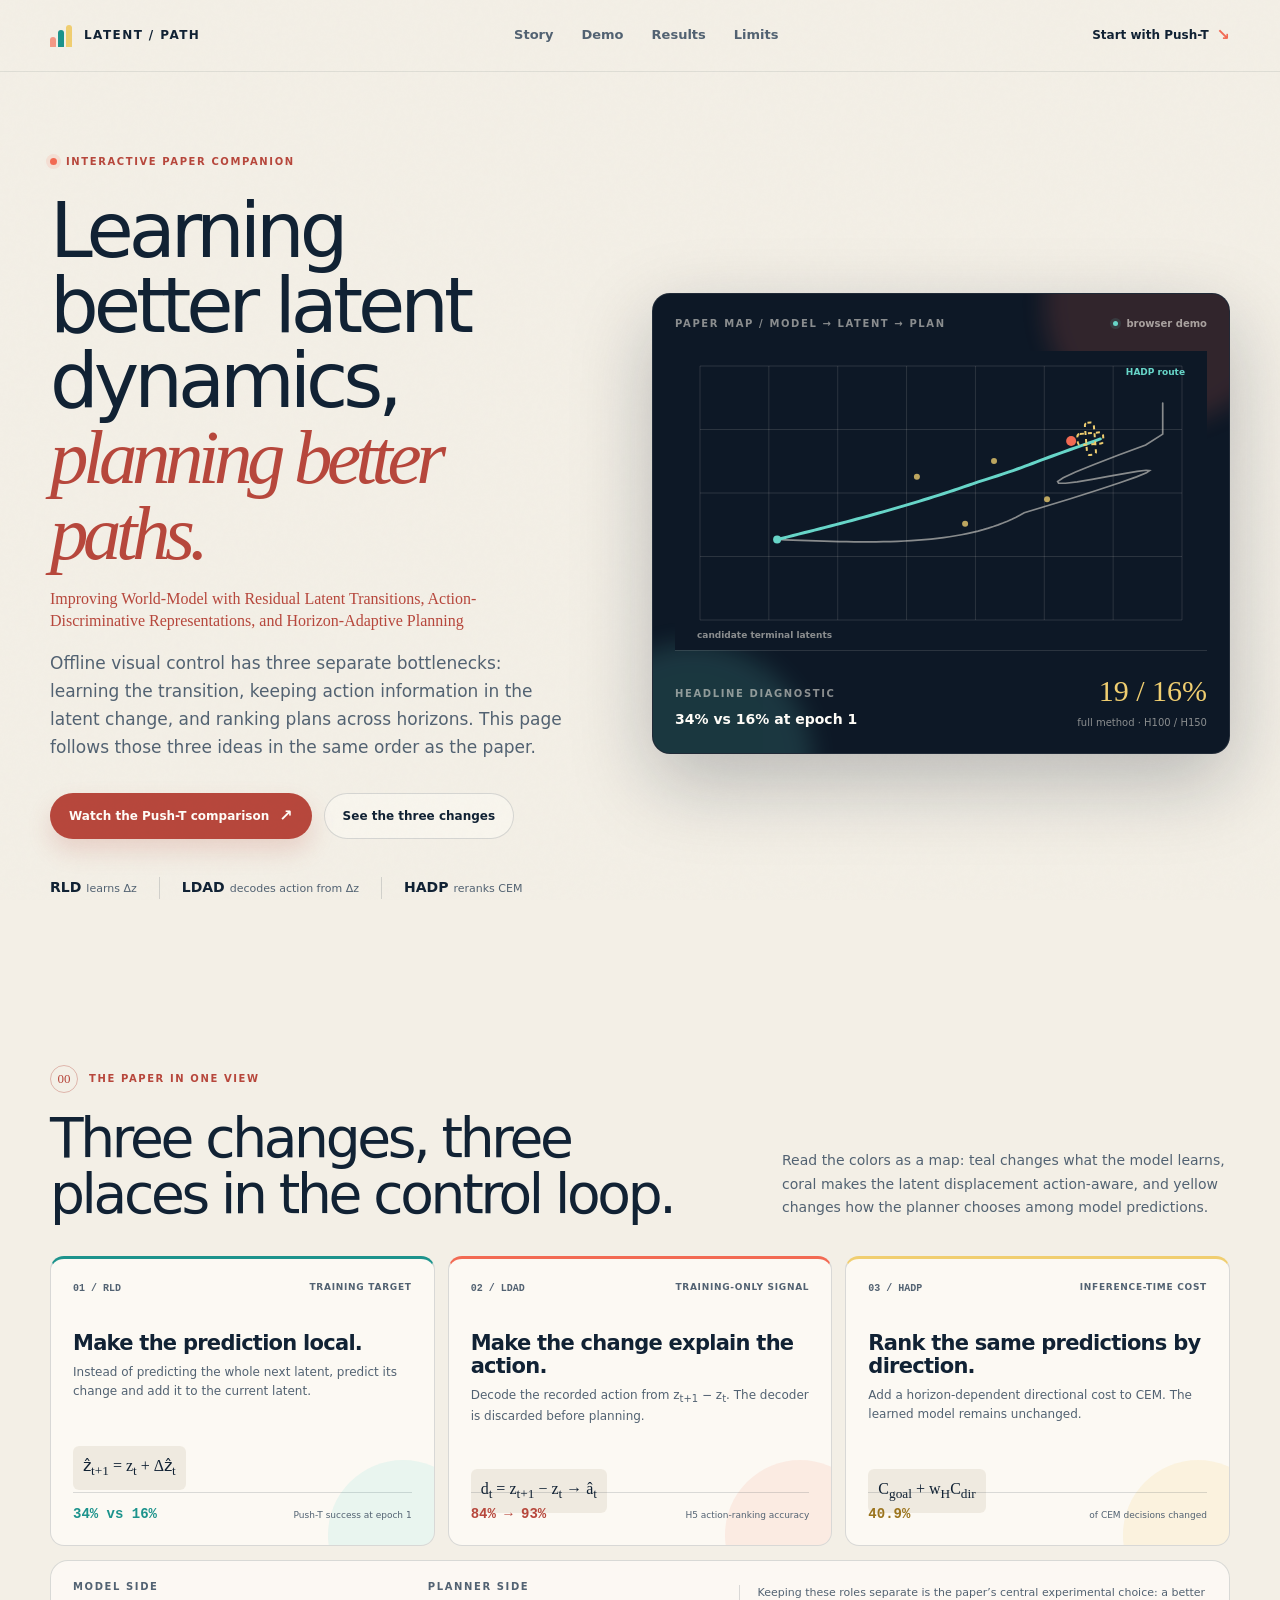
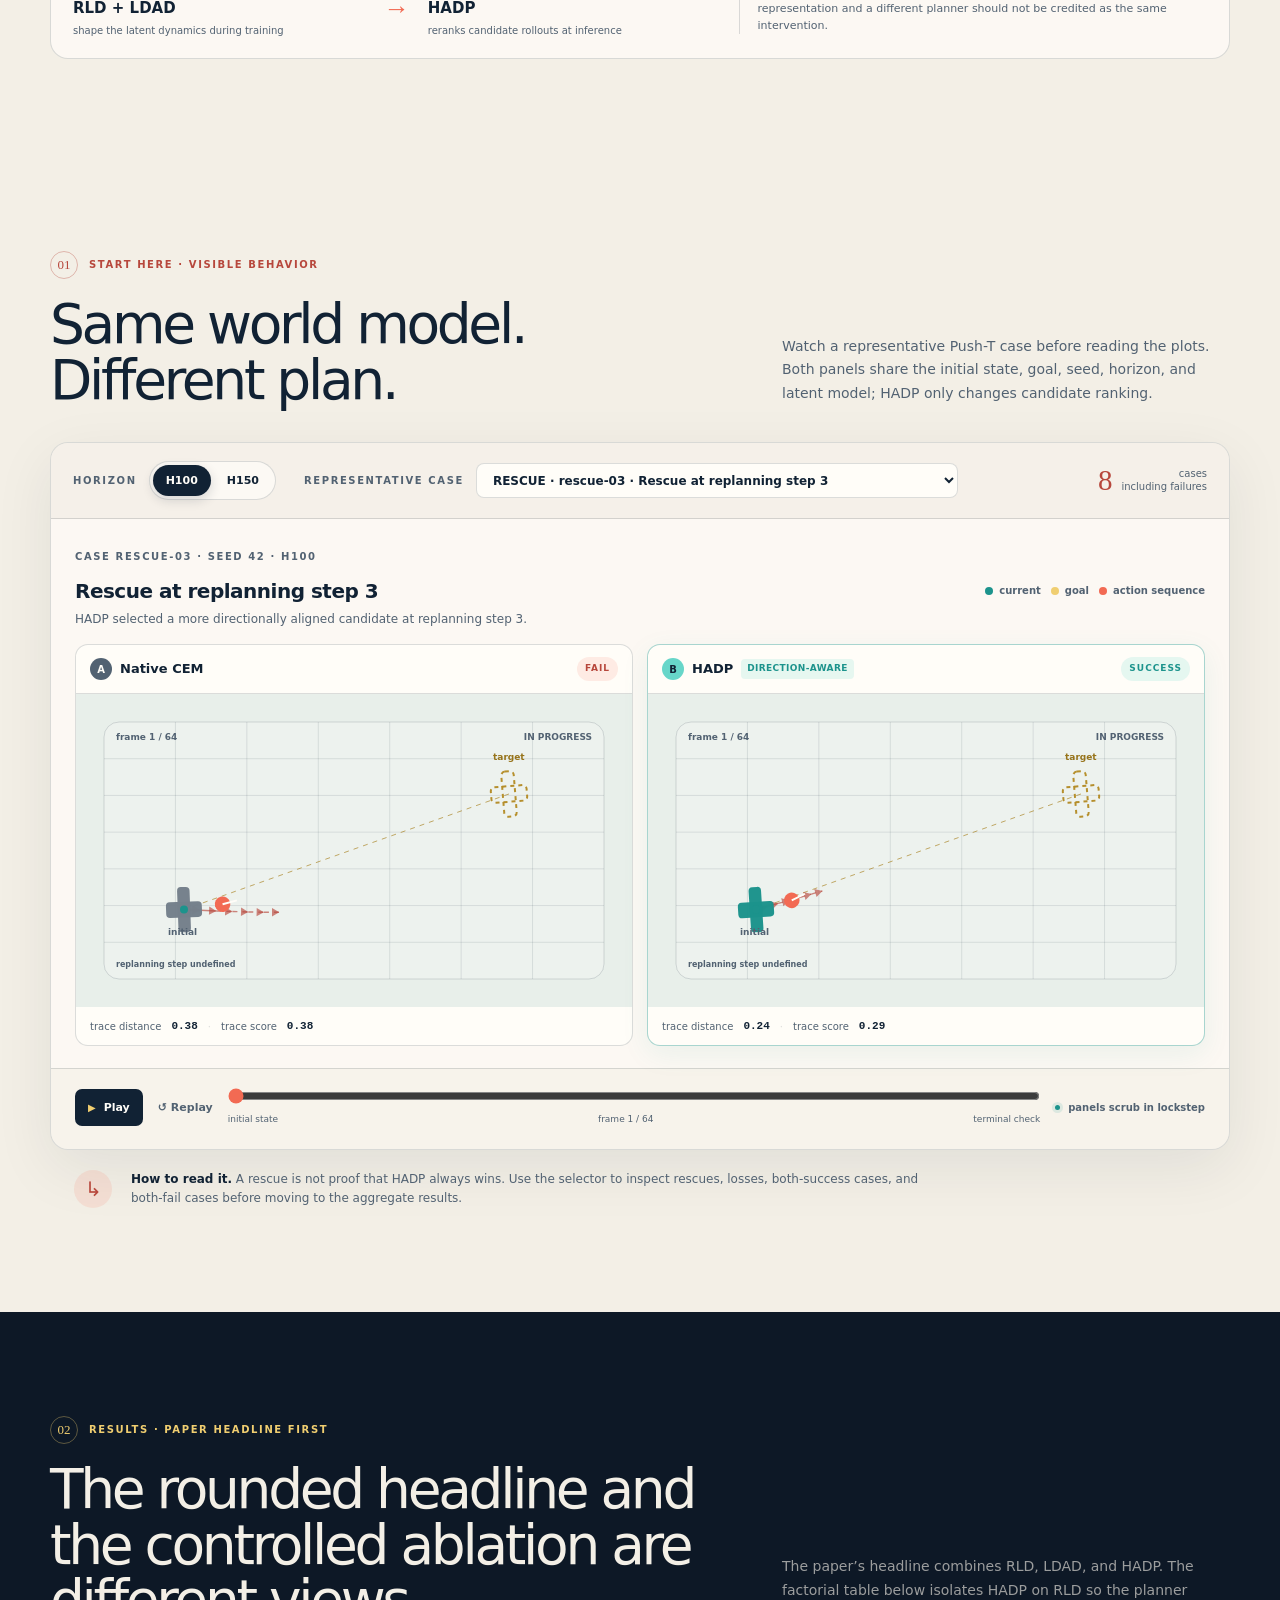
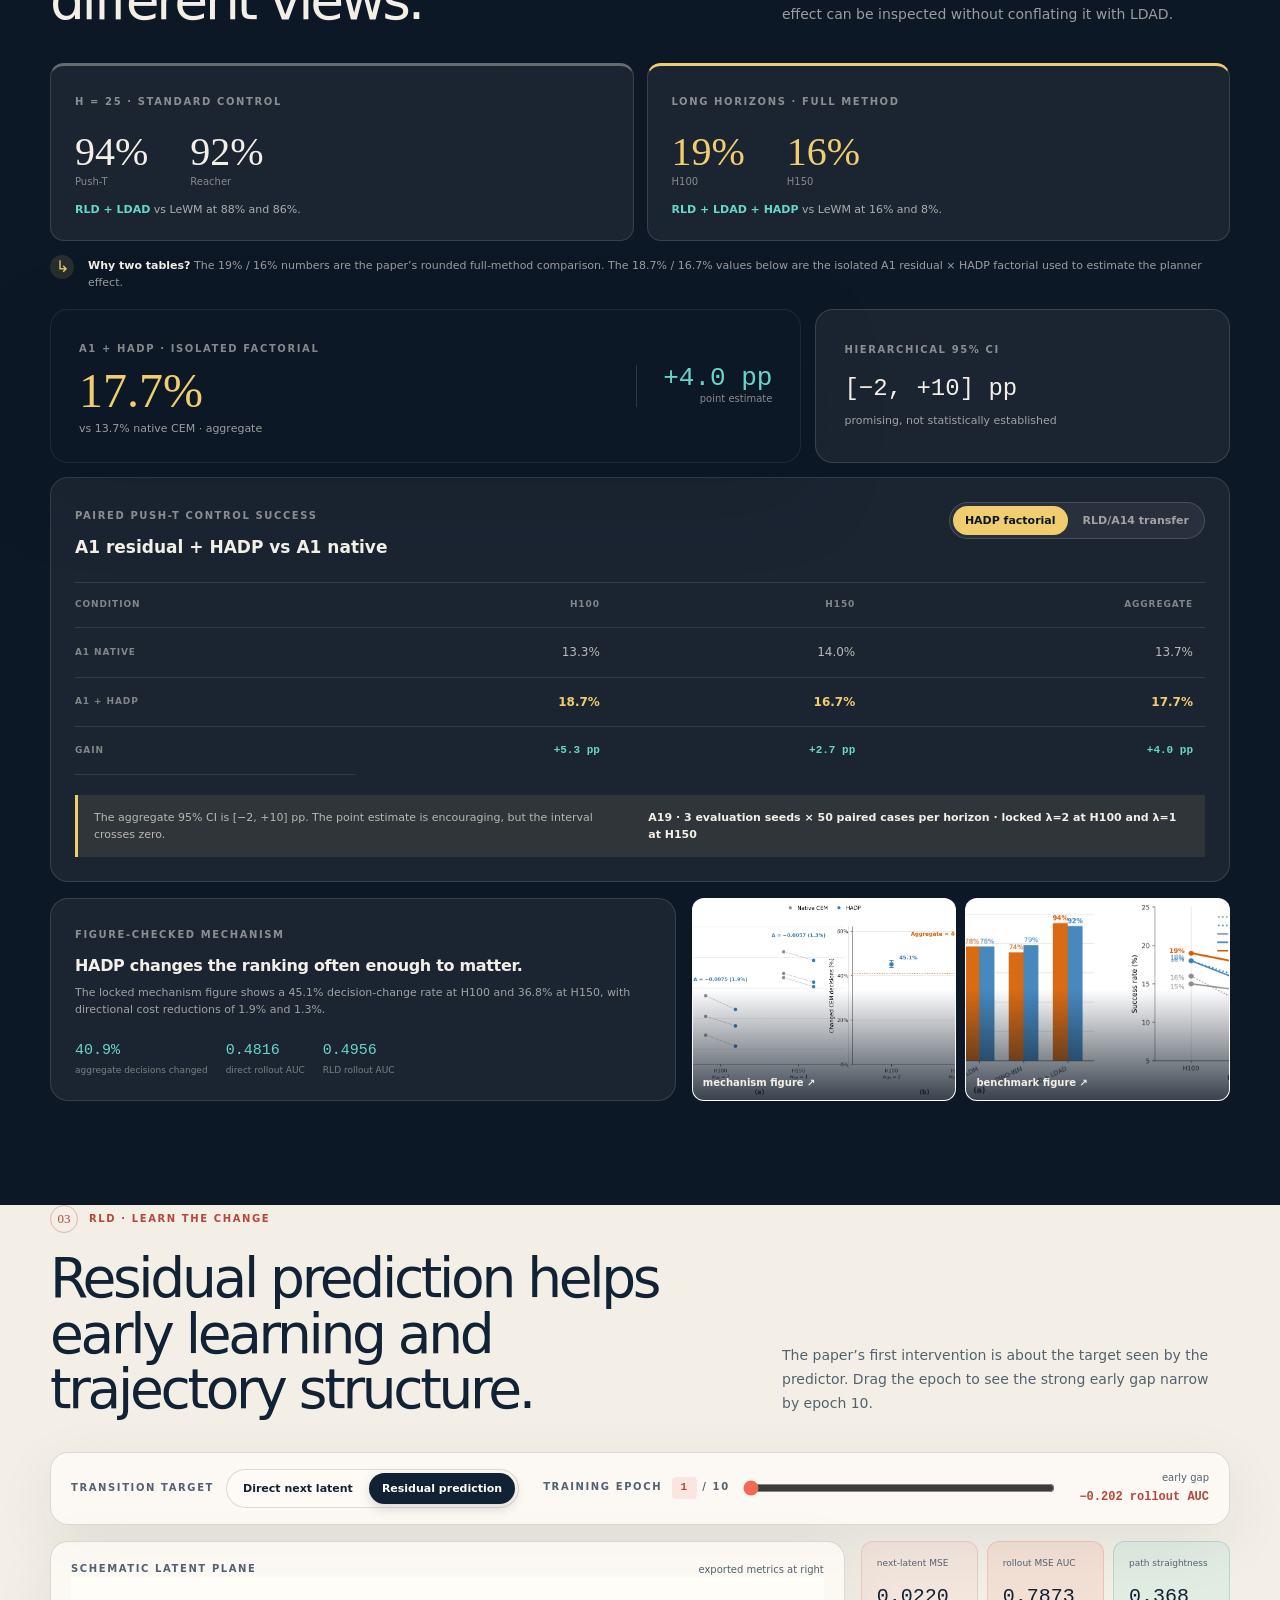
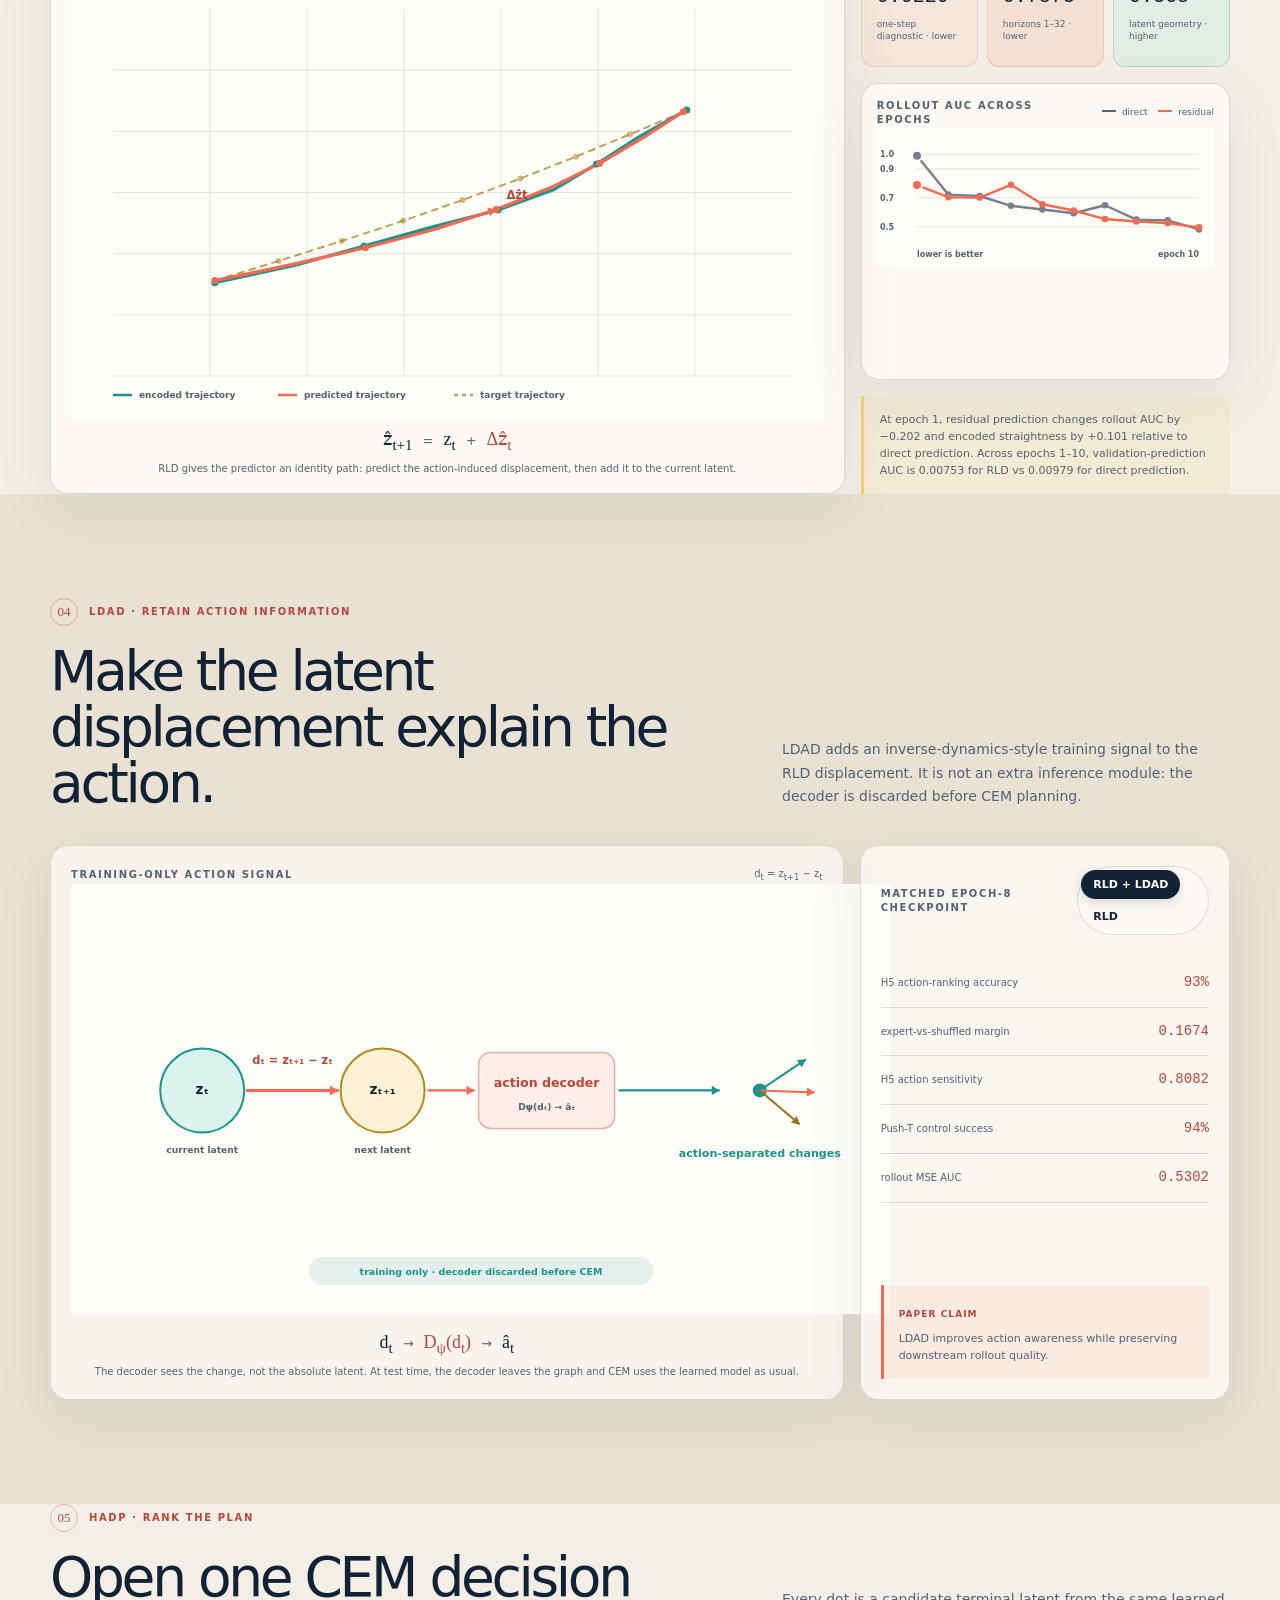
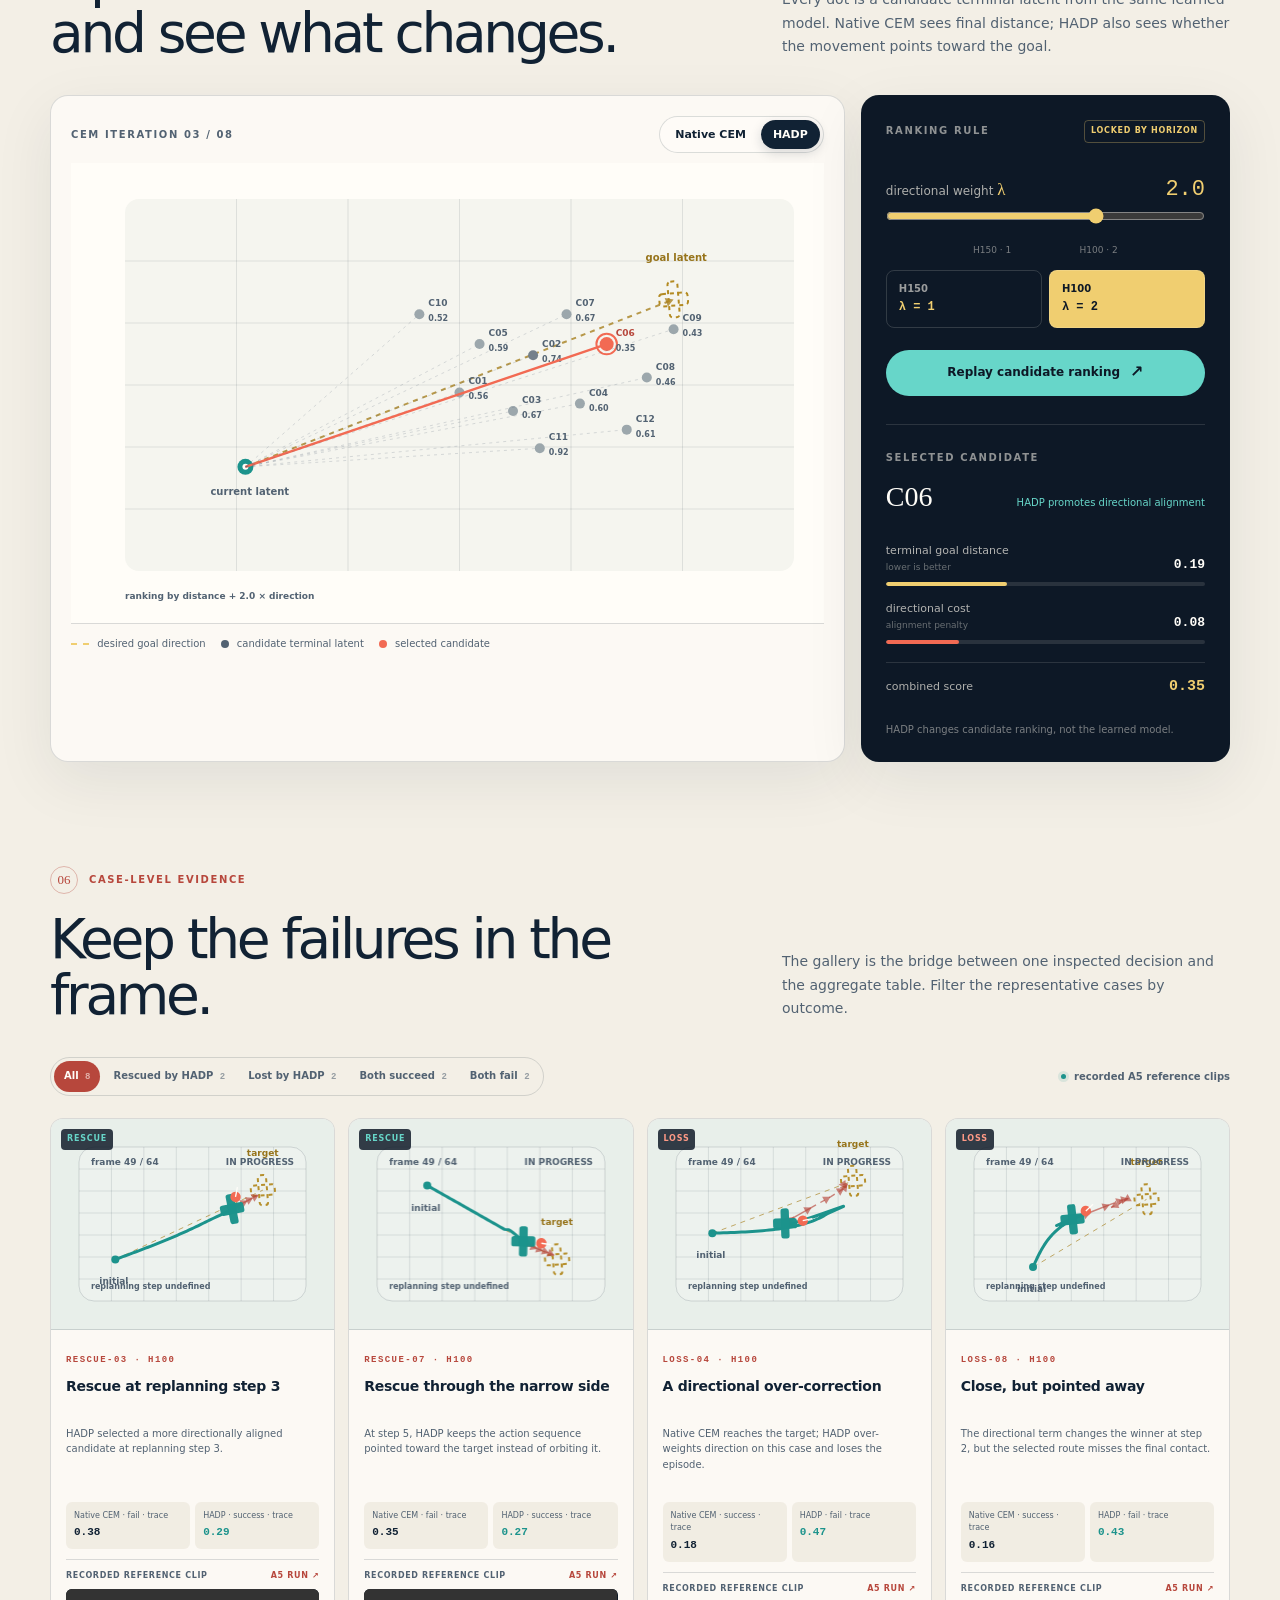
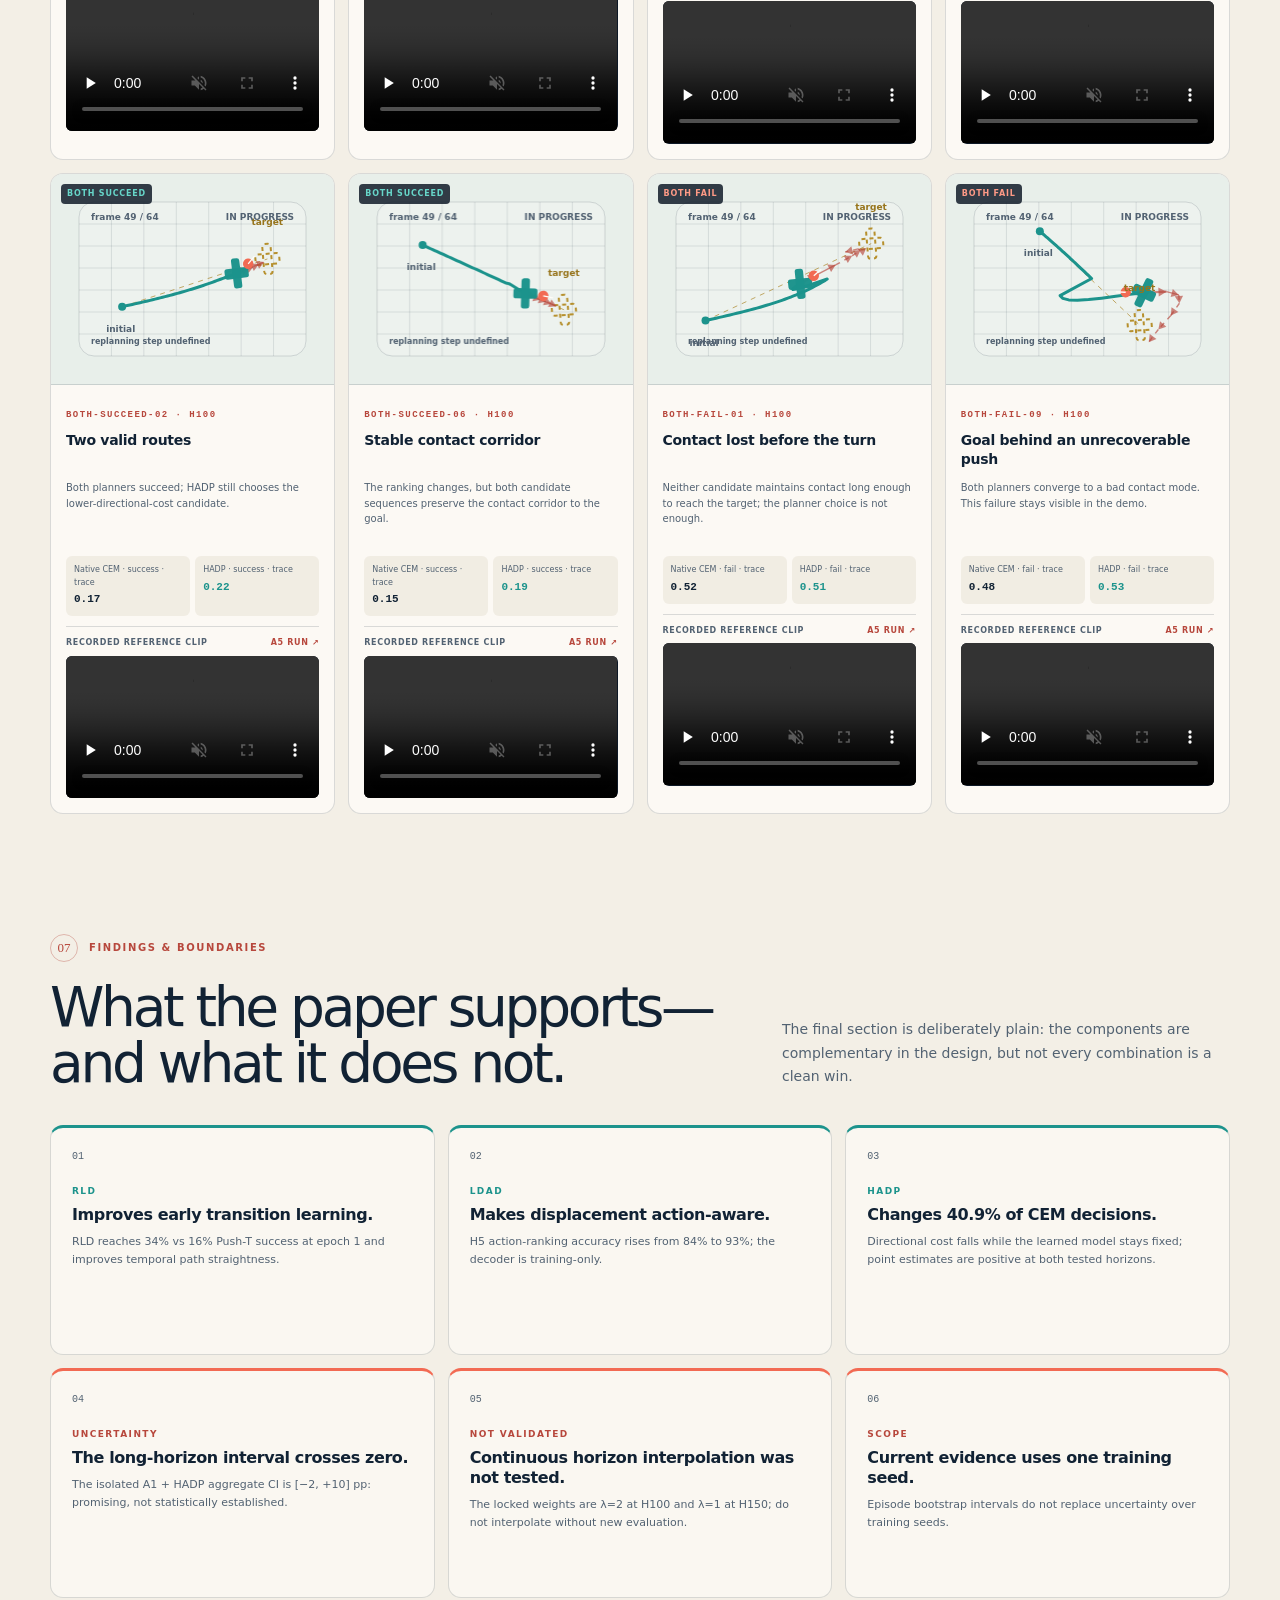
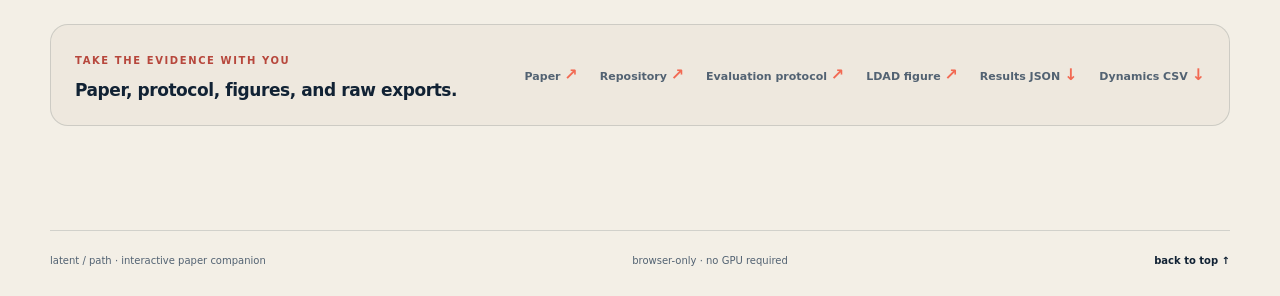
==== commit 3d0fcf8b: "Align demo flow with paper narrative" ====
--- a/index.html
+++ b/index.html
@@ -3,10 +3,7 @@
   <head>
     <meta charset="UTF-8" />
     <meta name="viewport" content="width=device-width, initial-scale=1.0" />
-    <meta
-      name="description"
-      content="An interactive browser demo for residual latent dynamics and horizon-adaptive directional planning on Push-T."
-    />
+    <meta name="description" content="Interactive companion to Improving World-Model with Residual Latent Transitions, Action-Discriminative Representations, and Horizon-Adaptive Planning." />
     <meta name="theme-color" content="#0d1826" />
     <title>Learning Better Latent Dynamics, Planning Better Paths</title>
     <link rel="stylesheet" href="./styles.css" />
@@ -14,357 +11,93 @@
   <body>
     <div class="noise" aria-hidden="true"></div>
     <header class="site-nav">
-      <a class="brand" href="#top" aria-label="Back to the top">
-        <span class="brand-mark" aria-hidden="true"><i></i><i></i><i></i></span>
-        <span>latent / path</span>
-      </a>
+      <a class="brand" href="#top" aria-label="Back to the top"><span class="brand-mark" aria-hidden="true"><i></i><i></i><i></i></span><span>latent / path</span></a>
       <nav class="nav-links" aria-label="Primary navigation">
-        <a href="#rollouts">Rollouts</a>
-        <a href="#microscope">Microscope</a>
-        <a href="#dynamics">Dynamics</a>
-        <a href="#evidence">Evidence</a>
+        <a href="#story">Story</a>
+        <a href="#rollouts">Demo</a>
+        <a href="#evidence">Results</a>
+        <a href="#boundaries">Limits</a>
       </nav>
-      <a class="nav-cta" href="#boundaries">Read the limits <span aria-hidden="true">↘</span></a>
+      <a class="nav-cta" href="#rollouts">Start with Push-T <span aria-hidden="true">↘</span></a>
     </header>
 
     <main id="top">
       <section class="hero section-shell">
         <div class="hero-copy">
-          <p class="eyebrow"><span class="eyebrow-dot"></span> Push-T · browser-only research companion</p>
+          <p class="eyebrow"><span class="eyebrow-dot"></span> Interactive paper companion</p>
           <h1>Learning better latent dynamics,<br /><em>planning better paths.</em></h1>
-          <p class="hero-lede">
-            The learned model stays fixed. The planner changes how it ranks candidates. Scrub the same
-            initial state, goal, seed, and model side by side—then inspect the latent dynamics and the
-            confidence interval behind the result.
-          </p>
-          <div class="hero-actions">
-            <a class="button button-primary" href="#rollouts">Open the synchronized rollout <span aria-hidden="true">↗</span></a>
-            <a class="button button-quiet" href="#evidence">Jump to the numbers</a>
-          </div>
-          <div class="hero-proof" aria-label="Demo facts">
-            <span><b>100</b> paired cases</span>
-            <span><b>H100 / H150</b> tested horizons</span>
-            <span><b>1</b> training seed</span>
-          </div>
+          <p class="paper-title">Improving World-Model with Residual Latent Transitions, Action-Discriminative Representations, and Horizon-Adaptive Planning</p>
+          <p class="hero-lede">Offline visual control has three separate bottlenecks: learning the transition, keeping action information in the latent change, and ranking plans across horizons. This page follows those three ideas in the same order as the paper.</p>
+          <div class="hero-actions"><a class="button button-primary" href="#rollouts">Watch the Push-T comparison <span aria-hidden="true">↗</span></a><a class="button button-quiet" href="#story">See the three changes</a></div>
+          <div class="hero-proof" aria-label="Paper facts"><span><b>RLD</b> learns Δz</span><span><b>LDAD</b> decodes action from Δz</span><span><b>HADP</b> reranks CEM</span></div>
         </div>
         <div class="hero-visual panel-dark" aria-label="Abstract planner preview">
-          <div class="hero-visual-topline">
-            <span class="mono-label">LIVE PREVIEW / A1 + HADP</span>
-            <span class="tiny-status"><i></i> replayable</span>
-          </div>
+          <div class="hero-visual-topline"><span class="mono-label">PAPER MAP / MODEL → LATENT → PLAN</span><span class="tiny-status"><i></i> browser demo</span></div>
           <canvas id="hero-canvas" width="620" height="350"></canvas>
-          <div class="hero-visual-footer">
-            <div>
-              <span class="micro-label">same latent model</span>
-              <strong>different candidate ranking</strong>
-            </div>
-            <div class="hero-metric"><strong>+4.0</strong><span>pp aggregate</span></div>
-          </div>
+          <div class="hero-visual-footer"><div><span class="micro-label">headline diagnostic</span><strong>34% vs 16% at epoch 1</strong></div><div class="hero-metric"><strong>19 / 16%</strong><span>full method · H100 / H150</span></div></div>
         </div>
       </section>
 
-      <section class="section-shell section-first" id="rollouts">
+      <section class="section-shell story-section" id="story">
         <div class="section-head section-head-wide">
-          <div>
-            <p class="section-kicker"><span>01</span> Synchronized Push-T rollout</p>
-            <h2>Watch the planner make the same world-model prediction—then choose differently.</h2>
-          </div>
-          <p class="section-intro">
-            These browser-rendered representative traces keep the initial state, target, seed, horizon, and
-            model aligned. HADP adds a directional term to the CEM score; it does not retrain or alter the
-            latent dynamics. The figure-checked exported numbers are reported below.
-          </p>
+          <div><p class="section-kicker"><span>00</span> The paper in one view</p><h2>Three changes, three places in the control loop.</h2></div>
+          <p class="section-intro">Read the colors as a map: teal changes what the model learns, coral makes the latent displacement action-aware, and yellow changes how the planner chooses among model predictions.</p>
         </div>
-
-        <div class="panel rollout-panel">
-          <div class="control-strip">
-            <div class="control-block">
-              <span class="control-label">Horizon</span>
-              <div class="segmented" role="group" aria-label="Planning horizon">
-                <button class="segment is-active" data-horizon="100" type="button">H100</button>
-                <button class="segment" data-horizon="150" type="button">H150</button>
-              </div>
-            </div>
-            <div class="control-block episode-control">
-              <label class="control-label" for="episode-select">Episode selector</label>
-              <select id="episode-select" class="select-control" aria-label="Choose a representative episode"></select>
-            </div>
-            <div class="case-count"><strong>8</strong><span>representative cases<br />including failures</span></div>
-          </div>
-
-          <div class="rollout-context">
-            <div>
-              <span class="mono-label" id="rollout-case-code">CASE RESCUE-03 · SEED 42</span>
-              <h3 id="rollout-case-title">Rescue at replanning step 3</h3>
-              <p id="rollout-case-caption">HADP selected a more directionally aligned candidate at replanning step 3.</p>
-            </div>
-            <div class="context-chips">
-              <span class="context-chip"><i class="dot dot-cyan"></i> current state</span>
-              <span class="context-chip"><i class="dot dot-yellow"></i> target state</span>
-              <span class="context-chip"><i class="dot dot-coral"></i> planned action sequence</span>
-            </div>
-          </div>
-
-          <div class="planner-grid">
-            <article class="planner-card">
-              <div class="planner-card-head">
-                <div><span class="planner-index">A</span><span class="planner-name">Native CEM</span></div>
-                <span class="result-pill result-pill-muted" id="native-result">FAIL</span>
-              </div>
-              <canvas id="native-rollout" class="rollout-canvas" width="640" height="360"></canvas>
-              <div class="planner-card-foot"><span>trace distance</span><strong id="native-distance">0.38</strong><span class="foot-sep">·</span><span>trace score</span><strong id="native-score">0.38</strong></div>
-            </article>
-            <article class="planner-card planner-card-accent">
-              <div class="planner-card-head">
-                <div><span class="planner-index planner-index-accent">B</span><span class="planner-name">HADP</span><span class="planner-tag">direction-aware</span></div>
-                <span class="result-pill result-pill-success" id="hadp-result">SUCCESS</span>
-              </div>
-              <canvas id="hadp-rollout" class="rollout-canvas" width="640" height="360"></canvas>
-              <div class="planner-card-foot"><span>trace distance</span><strong id="hadp-distance">0.24</strong><span class="foot-sep">·</span><span>trace score</span><strong id="hadp-score">0.29</strong></div>
-            </article>
-          </div>
-
-          <div class="rollout-controls">
-            <button class="icon-button" id="play-rollout" type="button" aria-label="Play rollout"><span class="play-icon">▶</span><span id="play-label">Play</span></button>
-            <button class="text-button" id="replay-rollout" type="button">↺ Replay</button>
-            <div class="scrub-wrap">
-              <label class="sr-only" for="rollout-scrub">Scrub synchronized rollout</label>
-              <input id="rollout-scrub" type="range" min="0" max="64" value="0" step="1" />
-              <div class="scrub-ticks"><span>initial state</span><span id="frame-label">frame 1 / 64</span><span>terminal check</span></div>
-            </div>
-            <span class="replay-note"><i></i> both panels scrub in lockstep</span>
-          </div>
+        <div class="paper-map">
+          <article class="stage-card stage-rld"><div class="stage-top"><span>01 / RLD</span><b>training target</b></div><h3>Make the prediction local.</h3><p>Instead of predicting the whole next latent, predict its change and add it to the current latent.</p><div class="stage-equation">ẑ<sub>t+1</sub> = z<sub>t</sub> + Δẑ<sub>t</sub></div><div class="stage-result"><strong>34% vs 16%</strong><span>Push-T success at epoch 1</span></div></article>
+          <article class="stage-card stage-ldad"><div class="stage-top"><span>02 / LDAD</span><b>training-only signal</b></div><h3>Make the change explain the action.</h3><p>Decode the recorded action from z<sub>t+1</sub> − z<sub>t</sub>. The decoder is discarded before planning.</p><div class="stage-equation">d<sub>t</sub> = z<sub>t+1</sub> − z<sub>t</sub> → â<sub>t</sub></div><div class="stage-result"><strong>84% → 93%</strong><span>H5 action-ranking accuracy</span></div></article>
+          <article class="stage-card stage-hadp"><div class="stage-top"><span>03 / HADP</span><b>inference-time cost</b></div><h3>Rank the same predictions by direction.</h3><p>Add a horizon-dependent directional cost to CEM. The learned model remains unchanged.</p><div class="stage-equation">C<sub>goal</sub> + w<sub>H</sub>C<sub>dir</sub></div><div class="stage-result"><strong>40.9%</strong><span>of CEM decisions changed</span></div></article>
         </div>
-
-        <div class="section-note">
-          <span class="note-mark">↳</span>
-          <p><strong>What to look for.</strong> On a rescue case, native CEM can pick a candidate that is close to the goal but pointed the wrong way. HADP promotes the candidate whose movement direction agrees with the desired goal direction. The trace scores are compact demo metadata; use the quantitative panel for reported evaluation values.</p>
-        </div>
+        <div class="method-separation panel"><div><span class="mono-label">MODEL SIDE</span><strong>RLD + LDAD</strong><small>shape the latent dynamics during training</small></div><div class="separation-arrow">→</div><div><span class="mono-label">PLANNER SIDE</span><strong>HADP</strong><small>reranks candidate rollouts at inference</small></div><p>Keeping these roles separate is the paper’s central experimental choice: a better representation and a different planner should not be credited as the same intervention.</p></div>
       </section>
 
-      <section class="section-shell section-tint" id="microscope">
-        <div class="section-head section-head-wide">
-          <div>
-            <p class="section-kicker"><span>02</span> HADP planning microscope</p>
-            <h2>One CEM step, opened up.</h2>
-          </div>
-          <p class="section-intro">
-            Every dot is a candidate terminal latent. The desired direction is fixed; only the ranking rule
-            changes. Turn the weight to see when the selected candidate flips.
-          </p>
+      <section class="section-shell section-first" id="rollouts">
+        <div class="section-head section-head-wide"><div><p class="section-kicker"><span>01</span> Start here · visible behavior</p><h2>Same world model. Different plan.</h2></div><p class="section-intro">Watch a representative Push-T case before reading the plots. Both panels share the initial state, goal, seed, horizon, and latent model; HADP only changes candidate ranking.</p></div>
+        <div class="panel rollout-panel">
+          <div class="control-strip"><div class="control-block"><span class="control-label">Horizon</span><div class="segmented" role="group" aria-label="Planning horizon"><button class="segment is-active" data-horizon="100" type="button">H100</button><button class="segment" data-horizon="150" type="button">H150</button></div></div><div class="control-block episode-control"><label class="control-label" for="episode-select">Representative case</label><select id="episode-select" class="select-control" aria-label="Choose a representative episode"></select></div><div class="case-count"><strong>8</strong><span>cases<br />including failures</span></div></div>
+          <div class="rollout-context"><div><span class="mono-label" id="rollout-case-code">CASE RESCUE-03 · SEED 42</span><h3 id="rollout-case-title">Rescue at replanning step 3</h3><p id="rollout-case-caption">HADP selected a more directionally aligned candidate at replanning step 3.</p></div><div class="context-chips"><span class="context-chip"><i class="dot dot-cyan"></i> current</span><span class="context-chip"><i class="dot dot-yellow"></i> goal</span><span class="context-chip"><i class="dot dot-coral"></i> action sequence</span></div></div>
+          <div class="planner-grid"><article class="planner-card"><div class="planner-card-head"><div><span class="planner-index">A</span><span class="planner-name">Native CEM</span></div><span class="result-pill result-pill-muted" id="native-result">FAIL</span></div><canvas id="native-rollout" class="rollout-canvas" width="640" height="360"></canvas><div class="planner-card-foot"><span>trace distance</span><strong id="native-distance">0.38</strong><span class="foot-sep">·</span><span>trace score</span><strong id="native-score">0.38</strong></div></article><article class="planner-card planner-card-accent"><div class="planner-card-head"><div><span class="planner-index planner-index-accent">B</span><span class="planner-name">HADP</span><span class="planner-tag">direction-aware</span></div><span class="result-pill result-pill-success" id="hadp-result">SUCCESS</span></div><canvas id="hadp-rollout" class="rollout-canvas" width="640" height="360"></canvas><div class="planner-card-foot"><span>trace distance</span><strong id="hadp-distance">0.24</strong><span class="foot-sep">·</span><span>trace score</span><strong id="hadp-score">0.29</strong></div></article></div>
+          <div class="rollout-controls"><button class="icon-button" id="play-rollout" type="button" aria-label="Play rollout"><span class="play-icon">▶</span><span id="play-label">Play</span></button><button class="text-button" id="replay-rollout" type="button">↺ Replay</button><div class="scrub-wrap"><label class="sr-only" for="rollout-scrub">Scrub synchronized rollout</label><input id="rollout-scrub" type="range" min="0" max="64" value="0" step="1" /><div class="scrub-ticks"><span>initial state</span><span id="frame-label">frame 1 / 64</span><span>terminal check</span></div></div><span class="replay-note"><i></i> panels scrub in lockstep</span></div>
         </div>
+        <div class="section-note"><span class="note-mark">↳</span><p><strong>How to read it.</strong> A rescue is not proof that HADP always wins. Use the selector to inspect rescues, losses, both-success cases, and both-fail cases before moving to the aggregate results.</p></div>
+      </section>
 
-        <div class="microscope-layout">
-          <div class="panel microscope-plot-panel">
-            <div class="plot-toolbar">
-              <span class="mono-label">CEM ITERATION 03 / 08</span>
-              <div class="toggle-group" role="group" aria-label="Planner used for candidate ranking">
-                <button class="toggle-button" data-planner-mode="native" type="button">Native CEM</button>
-                <button class="toggle-button is-active" data-planner-mode="hadp" type="button">HADP</button>
-              </div>
-            </div>
-            <canvas id="microscope-canvas" width="820" height="500"></canvas>
-            <div class="plot-legend">
-              <span><i class="legend-line legend-line-goal"></i> desired goal direction</span>
-              <span><i class="legend-dot legend-dot-candidate"></i> candidate terminal latent</span>
-              <span><i class="legend-dot legend-dot-selected"></i> selected candidate</span>
-            </div>
-          </div>
-          <aside class="panel microscope-aside">
-            <div class="aside-heading"><span class="mono-label">RANKING RULE</span><span class="lock-badge">LOCKED BY HORIZON</span></div>
-            <div class="weight-row"><span>directional weight <b>λ</b></span><output id="weight-value">2.0</output></div>
-            <div class="range-wrap">
-              <input id="weight-slider" type="range" min="0" max="3" value="2" step="0.1" aria-label="Directional cost weight" />
-              <div class="range-markers" aria-hidden="true"><span style="left: 33.33%">H150 · 1</span><span style="left: 66.66%">H100 · 2</span></div>
-            </div>
-            <div class="locked-horizons">
-              <button class="locked-horizon" data-horizon="150" type="button"><span>H150</span><strong>λ = 1</strong></button>
-              <button class="locked-horizon is-active" data-horizon="100" type="button"><span>H100</span><strong>λ = 2</strong></button>
-            </div>
-            <button class="button button-dark-wide" id="microscope-replay" type="button">Replay candidate ranking <span aria-hidden="true">↗</span></button>
-
-            <div class="selected-candidate">
-              <span class="micro-label">SELECTED CANDIDATE</span>
-              <div class="selected-line"><strong id="selected-candidate">C06</strong><span id="selected-candidate-note">HADP promotes directional alignment</span></div>
-            </div>
-            <div class="score-stack">
-              <div class="score-row"><div><span>terminal goal distance</span><small>lower is better</small></div><strong id="terminal-score">0.19</strong></div>
-              <div class="score-bar"><i id="terminal-score-bar" style="width: 38%"></i></div>
-              <div class="score-row"><div><span>directional cost</span><small>alignment penalty</small></div><strong id="direction-score">0.08</strong></div>
-              <div class="score-bar score-bar-coral"><i id="direction-score-bar" style="width: 22%"></i></div>
-              <div class="score-total"><span>combined score</span><strong id="combined-score">0.35</strong></div>
-            </div>
-            <p class="aside-footnote">HADP changes candidate ranking, not the learned model.</p>
-          </aside>
-        </div>
+      <section class="section-shell evidence-section" id="evidence">
+        <div class="section-head section-head-wide"><div><p class="section-kicker"><span>02</span> Results · paper headline first</p><h2>The rounded headline and the controlled ablation are different views.</h2></div><p class="section-intro">The paper’s headline combines RLD, LDAD, and HADP. The factorial table below isolates HADP on RLD so the planner effect can be inspected without conflating it with LDAD.</p></div>
+        <div class="paper-results-grid"><article class="paper-result-card"><span class="mono-label">H = 25 · STANDARD CONTROL</span><div class="paper-result-row"><div><strong>94%</strong><span>Push-T</span></div><div><strong>92%</strong><span>Reacher</span></div></div><p><b>RLD + LDAD</b> vs LeWM at 88% and 86%.</p></article><article class="paper-result-card paper-result-card-accent"><span class="mono-label">LONG HORIZONS · FULL METHOD</span><div class="paper-result-row"><div><strong>19%</strong><span>H100</span></div><div><strong>16%</strong><span>H150</span></div></div><p><b>RLD + LDAD + HADP</b> vs LeWM at 16% and 8%.</p></article></div>
+        <div class="paper-note"><span>↳</span><p><strong>Why two tables?</strong> The 19% / 16% numbers are the paper’s rounded full-method comparison. The 18.7% / 16.7% values below are the isolated A1 residual × HADP factorial used to estimate the planner effect.</p></div>
+        <div class="evidence-topline"><div class="evidence-hero panel-dark"><div><span class="mono-label">A1 + HADP · ISOLATED FACTORIAL</span><strong>17.7%</strong><span class="evidence-sub">vs 13.7% native CEM · aggregate</span></div><div class="gain-badge"><strong>+4.0 pp</strong><span>point estimate</span></div></div><div class="ci-card panel"><span class="mono-label">HIERARCHICAL 95% CI</span><strong>[−2, +10] pp</strong><span>promising, not statistically established</span></div></div>
+        <div class="results-panel panel"><div class="results-header"><div><span class="mono-label">PAIRED PUSH-T CONTROL SUCCESS</span><h3 id="results-title">A1 residual + HADP vs A1 native</h3></div><div class="toggle-group result-tabs" role="tablist" aria-label="Result comparison"><button class="toggle-button is-active" data-result-tab="headline" type="button">HADP factorial</button><button class="toggle-button" data-result-tab="transfer" type="button">RLD/A14 transfer</button></div></div><div id="results-table" class="results-table-wrap"></div><div id="results-insight" class="results-insight"></div></div>
+        <div class="figure-context-row"><div class="figure-context-copy"><span class="mono-label">FIGURE-CHECKED MECHANISM</span><h3>HADP changes the ranking often enough to matter.</h3><p id="figure-context-copy">The mechanism figure shows a 45.1% decision-change rate at H100 and 36.8% at H150, with directional cost reductions of 1.9% and 1.3%.</p><div class="figure-stat-row"><span><b>40.9%</b><small>aggregate decisions changed</small></span><span><b>0.4816</b><small>direct rollout AUC</small></span><span><b>0.4956</b><small>RLD rollout AUC</small></span></div></div><div class="figure-thumbs" aria-label="Source figure exports"><a href="./assets/figures/hadp_mechanism.png" target="_blank" rel="noreferrer"><img src="./assets/figures/hadp_mechanism.png" alt="HADP mechanism figure export" /><span>mechanism figure ↗</span></a><a href="./assets/figures/sota_comparison.png" target="_blank" rel="noreferrer"><img src="./assets/figures/sota_comparison.png" alt="Paper benchmark figure export" /><span>benchmark figure ↗</span></a></div></div>
       </section>
 
       <section class="section-shell" id="dynamics">
-        <div class="section-head section-head-wide">
-          <div>
-            <p class="section-kicker"><span>03</span> Residual latent dynamics explorer</p>
-            <h2>Predict the change, not the whole next state.</h2>
-          </div>
-          <p class="section-intro">
-            Scrub the recorded training trajectory from epoch 1 to 10. Residual prediction starts with a
-            stronger optimization signal; by epoch 10, the gap is narrower and the control evidence is not
-            a clean separation.
-          </p>
-        </div>
-
-        <div class="dynamics-toolbar panel">
-          <div class="control-block">
-            <span class="control-label">Transition target</span>
-            <div class="segmented" role="group" aria-label="Transition target">
-              <button class="segment" data-dynamics-model="direct" type="button">Direct next latent</button>
-              <button class="segment is-active" data-dynamics-model="residual" type="button">Residual prediction</button>
-            </div>
-          </div>
-          <div class="epoch-control">
-            <label class="control-label" for="epoch-slider">Training epoch <output id="epoch-value">1</output> / 10</label>
-            <input id="epoch-slider" type="range" min="1" max="10" value="1" step="1" />
-          </div>
-          <div class="epoch-callout"><span>early advantage</span><strong id="epoch-delta">−0.202 rollout AUC</strong></div>
-        </div>
-
-        <div class="dynamics-layout">
-          <div class="panel latent-visual-panel">
-            <div class="plot-toolbar"><span class="mono-label">SCHEMATIC LATENT PLANE</span><span class="plot-hint">metrics below are exported</span></div>
-            <canvas id="latent-canvas" width="820" height="480"></canvas>
-            <div class="latent-equation" id="latent-equation"><span>ẑ<sub>t+1</sub></span><b>=</b><span>z<sub>t</sub></span><b>+</b><span class="equation-accent">Δẑ<sub>t</sub></span></div>
-            <p class="plot-caption">The residual arrow is the learned change vector. The target trajectory is the held-out encoded trajectory.</p>
-          </div>
-          <aside class="dynamics-aside">
-            <div class="metric-grid">
-              <div class="metric-card"><span>next-latent error</span><strong id="metric-next">0.0241</strong><small>validation prediction loss</small></div>
-              <div class="metric-card metric-card-coral"><span>rollout error</span><strong id="metric-rollout">0.7873</strong><small>AUC · lower is better</small></div>
-              <div class="metric-card metric-card-teal"><span>temporal straightness</span><strong id="metric-straightness">0.368</strong><small>encoded trajectory · higher is better</small></div>
-            </div>
-            <div class="panel mini-chart-panel">
-              <div class="mini-chart-head"><span class="mono-label">ROLLOUT AUC ACROSS EPOCHS</span><span class="chart-key"><i class="key-direct"></i> direct <i class="key-residual"></i> residual</span></div>
-              <canvas id="dynamics-chart" width="650" height="270"></canvas>
-            </div>
-            <div class="dynamics-readout" id="dynamics-readout">At epoch 1, residual prediction lowers rollout AUC by 0.202 and raises encoded straightness by 0.101 on this one-seed trace.</div>
-          </aside>
-        </div>
+        <div class="section-head section-head-wide"><div><p class="section-kicker"><span>03</span> RLD · learn the change</p><h2>Residual prediction helps early learning and trajectory structure.</h2></div><p class="section-intro">The paper’s first intervention is about the target seen by the predictor. Drag the epoch to see the strong early gap narrow by epoch 10.</p></div>
+        <div class="dynamics-toolbar panel"><div class="control-block"><span class="control-label">Transition target</span><div class="segmented" role="group" aria-label="Transition target"><button class="segment" data-dynamics-model="direct" type="button">Direct next latent</button><button class="segment is-active" data-dynamics-model="residual" type="button">Residual prediction</button></div></div><div class="epoch-control"><label class="control-label" for="epoch-slider">Training epoch <output id="epoch-value">1</output> / 10</label><input id="epoch-slider" type="range" min="1" max="10" value="1" step="1" /></div><div class="epoch-callout"><span>early gap</span><strong id="epoch-delta">−0.202 rollout AUC</strong></div></div>
+        <div class="dynamics-layout"><div class="panel latent-visual-panel"><div class="plot-toolbar"><span class="mono-label">SCHEMATIC LATENT PLANE</span><span class="plot-hint">exported metrics at right</span></div><canvas id="latent-canvas" width="820" height="480"></canvas><div class="latent-equation" id="latent-equation"><span>ẑ<sub>t+1</sub></span><b>=</b><span>z<sub>t</sub></span><b>+</b><span class="equation-accent">Δẑ<sub>t</sub></span></div><p class="plot-caption">RLD gives the predictor an identity path: predict the action-induced displacement, then add it to the current latent.</p></div><aside class="dynamics-aside"><div class="metric-grid"><div class="metric-card"><span>next-latent MSE</span><strong id="metric-next">0.0220</strong><small>one-step diagnostic · lower</small></div><div class="metric-card metric-card-coral"><span>rollout MSE AUC</span><strong id="metric-rollout">0.7873</strong><small>horizons 1–32 · lower</small></div><div class="metric-card metric-card-teal"><span>path straightness</span><strong id="metric-straightness">0.368</strong><small>latent geometry · higher</small></div></div><div class="panel mini-chart-panel"><div class="mini-chart-head"><span class="mono-label">ROLLOUT AUC ACROSS EPOCHS</span><span class="chart-key"><i class="key-direct"></i> direct <i class="key-residual"></i> residual</span></div><canvas id="dynamics-chart" width="650" height="270"></canvas></div><div class="dynamics-readout" id="dynamics-readout">At epoch 1, residual prediction lowers rollout AUC by 0.202 and raises encoded straightness by 0.101 on this one-seed trace.</div></aside></div>
       </section>
 
-      <section class="section-shell evidence-section" id="evidence">
-        <div class="section-head section-head-wide">
-          <div>
-            <p class="section-kicker"><span>04</span> Quantitative results</p>
-            <h2>Promising, not statistically established.</h2>
-          </div>
-          <p class="section-intro">
-            The primary result is an honest paired summary: positive point estimates at both tested horizons,
-            with an aggregate interval that still crosses zero.
-          </p>
-        </div>
+      <section class="section-shell section-tint" id="ldad">
+        <div class="section-head section-head-wide"><div><p class="section-kicker"><span>04</span> LDAD · retain action information</p><h2>Make the latent displacement explain the action.</h2></div><p class="section-intro">LDAD adds an inverse-dynamics-style training signal to the RLD displacement. It is not an extra inference module: the decoder is discarded before CEM planning.</p></div>
+        <div class="ldad-layout"><div class="panel ldad-visual-panel"><div class="plot-toolbar"><span class="mono-label">TRAINING-ONLY ACTION SIGNAL</span><span class="plot-hint">d<sub>t</sub> = z<sub>t+1</sub> − z<sub>t</sub></span></div><canvas id="ldad-canvas" width="820" height="430"></canvas><div class="latent-equation"><span>d<sub>t</sub></span><b>→</b><span class="equation-accent">D<sub>ψ</sub>(d<sub>t</sub>)</span><b>→</b><span>â<sub>t</sub></span></div><p class="plot-caption">The decoder sees the change, not the absolute latent. At test time, the decoder leaves the graph and CEM uses the learned model as usual.</p></div><aside class="panel ldad-aside"><div class="plot-toolbar"><span class="mono-label">MATCHED EPOCH-8 CHECKPOINT</span><div class="toggle-group" role="group" aria-label="LDAD comparison"><button class="toggle-button is-active" data-ldad-model="ldad" type="button">RLD + LDAD</button><button class="toggle-button" data-ldad-model="rld" type="button">RLD</button></div></div><div class="ldad-score-list"><div><span>H5 action-ranking accuracy</span><strong id="ldad-ranking">93%</strong></div><div><span>expert-vs-shuffled margin</span><strong id="ldad-margin">0.1674</strong></div><div><span>H5 action sensitivity</span><strong id="ldad-sensitivity">0.8082</strong></div><div><span>Push-T control success</span><strong id="ldad-control">94%</strong></div><div><span>rollout MSE AUC</span><strong id="ldad-rollout">0.5302</strong></div></div><div class="ldad-claim"><span>paper claim</span><p>LDAD improves action awareness while preserving downstream rollout quality.</p></div></aside></div>
+      </section>
 
-        <div class="evidence-topline">
-          <div class="evidence-hero panel-dark">
-            <div><span class="mono-label">A1 + HADP · AGGREGATE</span><strong>17.7%</strong><span class="evidence-sub">vs 13.7% native CEM</span></div>
-            <div class="gain-badge"><strong>+4.0 pp</strong><span>point estimate</span></div>
-          </div>
-          <div class="ci-card panel"><span class="mono-label">HIERARCHICAL 95% CI</span><strong>[−2, +10] pp</strong><span>promising, not statistically established</span></div>
-        </div>
-
-        <div class="results-panel panel">
-          <div class="results-header">
-            <div>
-              <span class="mono-label">PAIRED PUSH-T CONTROL SUCCESS</span>
-              <h3 id="results-title">A1 residual + HADP vs A1 native</h3>
-            </div>
-            <div class="toggle-group result-tabs" role="tablist" aria-label="Result comparison">
-              <button class="toggle-button is-active" data-result-tab="headline" type="button">Headline</button>
-              <button class="toggle-button" data-result-tab="transfer" type="button">RLD/A14 transfer</button>
-            </div>
-          </div>
-          <div id="results-table" class="results-table-wrap"></div>
-          <div id="results-insight" class="results-insight"></div>
-        </div>
-
-        <div class="figure-context-row">
-          <div class="figure-context-copy">
-            <span class="mono-label">FIGURE-CHECKED CONTEXT</span>
-            <h3>HADP changes the decision often enough to matter.</h3>
-            <p id="figure-context-copy">The locked mechanism figure shows a 45.1% decision-change rate at H100 and 36.8% at H150, with directional cost reductions of 1.9% and 1.3%.</p>
-            <div class="figure-stat-row">
-              <span><b>40.9%</b><small>aggregate decisions changed</small></span>
-              <span><b>0.4816</b><small>direct rollout AUC</small></span>
-              <span><b>0.4956</b><small>RLD rollout AUC</small></span>
-            </div>
-          </div>
-          <div class="figure-thumbs" aria-label="Source figure exports">
-            <a href="./assets/figures/hadp_mechanism.png" target="_blank" rel="noreferrer"><img src="./assets/figures/hadp_mechanism.png" alt="HADP mechanism figure export" /><span>mechanism figure ↗</span></a>
-            <a href="./assets/figures/residual_latent_dynamics.png" target="_blank" rel="noreferrer"><img src="./assets/figures/residual_latent_dynamics.png" alt="Residual latent dynamics figure export" /><span>dynamics figure ↗</span></a>
-          </div>
-        </div>
+      <section class="section-shell" id="microscope">
+        <div class="section-head section-head-wide"><div><p class="section-kicker"><span>05</span> HADP · rank the plan</p><h2>Open one CEM decision and see what changes.</h2></div><p class="section-intro">Every dot is a candidate terminal latent from the same learned model. Native CEM sees final distance; HADP also sees whether the movement points toward the goal.</p></div>
+        <div class="microscope-layout"><div class="panel microscope-plot-panel"><div class="plot-toolbar"><span class="mono-label">CEM ITERATION 03 / 08</span><div class="toggle-group" role="group" aria-label="Planner used for candidate ranking"><button class="toggle-button" data-planner-mode="native" type="button">Native CEM</button><button class="toggle-button is-active" data-planner-mode="hadp" type="button">HADP</button></div></div><canvas id="microscope-canvas" width="820" height="500"></canvas><div class="plot-legend"><span><i class="legend-line legend-line-goal"></i> desired goal direction</span><span><i class="legend-dot legend-dot-candidate"></i> candidate terminal latent</span><span><i class="legend-dot legend-dot-selected"></i> selected candidate</span></div></div><aside class="panel microscope-aside"><div class="aside-heading"><span class="mono-label">RANKING RULE</span><span class="lock-badge">LOCKED BY HORIZON</span></div><div class="weight-row"><span>directional weight <b>λ</b></span><output id="weight-value">2.0</output></div><div class="range-wrap"><input id="weight-slider" type="range" min="0" max="3" value="2" step="0.1" aria-label="Directional cost weight" /><div class="range-markers" aria-hidden="true"><span style="left: 33.33%">H150 · 1</span><span style="left: 66.66%">H100 · 2</span></div></div><div class="locked-horizons"><button class="locked-horizon" data-horizon="150" type="button"><span>H150</span><strong>λ = 1</strong></button><button class="locked-horizon is-active" data-horizon="100" type="button"><span>H100</span><strong>λ = 2</strong></button></div><button class="button button-dark-wide" id="microscope-replay" type="button">Replay candidate ranking <span aria-hidden="true">↗</span></button><div class="selected-candidate"><span class="micro-label">SELECTED CANDIDATE</span><div class="selected-line"><strong id="selected-candidate">C06</strong><span id="selected-candidate-note">HADP promotes directional alignment</span></div></div><div class="score-stack"><div class="score-row"><div><span>terminal goal distance</span><small>lower is better</small></div><strong id="terminal-score">0.19</strong></div><div class="score-bar"><i id="terminal-score-bar" style="width: 38%"></i></div><div class="score-row"><div><span>directional cost</span><small>alignment penalty</small></div><strong id="direction-score">0.08</strong></div><div class="score-bar score-bar-coral"><i id="direction-score-bar" style="width: 22%"></i></div><div class="score-total"><span>combined score</span><strong id="combined-score">0.35</strong></div></div><p class="aside-footnote">HADP changes candidate ranking, not the learned model.</p></aside></div>
       </section>
 
       <section class="section-shell gallery-section" id="gallery">
-        <div class="section-head section-head-wide">
-          <div>
-            <p class="section-kicker"><span>05</span> Case-level evidence gallery</p>
-            <h2>Keep the failures in the frame.</h2>
-          </div>
-          <p class="section-intro">
-            Filter the paired episodes by outcome. Each card keeps the planner scores visible and states the
-            observed decision in plain language.
-          </p>
-        </div>
-        <div class="gallery-toolbar">
-          <div class="filter-group" role="group" aria-label="Filter episode gallery">
-            <button class="filter-button is-active" data-gallery-filter="all" type="button">All <span>8</span></button>
-            <button class="filter-button" data-gallery-filter="rescue" type="button">Rescued by HADP <span>2</span></button>
-            <button class="filter-button" data-gallery-filter="loss" type="button">Lost by HADP <span>2</span></button>
-            <button class="filter-button" data-gallery-filter="both-succeed" type="button">Both succeed <span>2</span></button>
-            <button class="filter-button" data-gallery-filter="both-fail" type="button">Both fail <span>2</span></button>
-          </div>
-          <span class="gallery-note"><i></i> recorded reference clips where available</span>
-        </div>
-        <div id="gallery-grid" class="gallery-grid"></div>
+        <div class="section-head section-head-wide"><div><p class="section-kicker"><span>06</span> Case-level evidence</p><h2>Keep the failures in the frame.</h2></div><p class="section-intro">The gallery is the bridge between one inspected decision and the aggregate table. Filter the representative cases by outcome.</p></div><div class="gallery-toolbar"><div class="filter-group" role="group" aria-label="Filter episode gallery"><button class="filter-button is-active" data-gallery-filter="all" type="button">All <span>8</span></button><button class="filter-button" data-gallery-filter="rescue" type="button">Rescued by HADP <span>2</span></button><button class="filter-button" data-gallery-filter="loss" type="button">Lost by HADP <span>2</span></button><button class="filter-button" data-gallery-filter="both-succeed" type="button">Both succeed <span>2</span></button><button class="filter-button" data-gallery-filter="both-fail" type="button">Both fail <span>2</span></button></div><span class="gallery-note"><i></i> recorded A5 reference clips</span></div><div id="gallery-grid" class="gallery-grid"></div>
       </section>
 
       <section class="section-shell boundaries-section" id="boundaries">
-        <div class="section-head section-head-wide">
-          <div>
-            <p class="section-kicker"><span>06</span> Findings &amp; boundaries</p>
-            <h2>A map of what the evidence does—and does not—say.</h2>
-          </div>
-          <p class="section-intro">The page is designed to make the caveats legible at the same zoom level as the wins.</p>
-        </div>
-        <div class="evidence-map">
-          <article class="finding-card finding-positive"><span class="finding-index">01</span><span class="finding-state">supported by this study</span><h3>Residual prediction improves optimization and early control.</h3><p>At epoch 1, A1 has lower rollout AUC and higher straightness than A0 on the recorded one-seed trajectory.</p></article>
-          <article class="finding-card finding-positive"><span class="finding-index">02</span><span class="finding-state">positive point estimates</span><h3>HADP is positive at both tested horizons.</h3><p>A1 + HADP reaches 18.7% at H100 and 16.7% at H150, compared with 13.3% and 14.0% for native CEM.</p></article>
-          <article class="finding-card finding-neutral"><span class="finding-index">03</span><span class="finding-state">factorial evidence</span><h3>The contributions operate independently.</h3><p>A19 reports no residual × directional-planning interaction: +0.0 pp, 95% CI [−7.3, +7.0].</p></article>
-          <article class="finding-card finding-boundary"><span class="finding-index">04</span><span class="finding-state">not validated</span><h3>Continuous horizon interpolation was not tested.</h3><p>The locked weights are λ=2 for H100 and λ=1 for H150. Do not generalize between them without new evaluation.</p></article>
-          <article class="finding-card finding-boundary"><span class="finding-index">05</span><span class="finding-state">not consistent</span><h3>RLD/A14 and HADP did not consistently stack.</h3><p>The transfer result moves from 15.3% → 19.3% at H100 but 13.3% → 12.7% at H150.</p></article>
-          <article class="finding-card finding-boundary"><span class="finding-index">06</span><span class="finding-state">scope of evidence</span><h3>Current evidence uses one training seed.</h3><p>Episode bootstrap intervals do not replace multi-seed uncertainty. Treat the result as a promising lead.</p></article>
-        </div>
-
-        <div class="resource-row panel">
-          <div><span class="mono-label">TAKE THE EVIDENCE WITH YOU</span><h3>Paper, protocol, and raw exports.</h3></div>
-          <div class="resource-links">
-            <a href="https://arxiv.org/abs/2603.19312" target="_blank" rel="noreferrer">Paper <span>↗</span></a>
-            <a href="https://github.com/lc82111/video-jepa-demo" target="_blank" rel="noreferrer">Repository <span>↗</span></a>
-            <a href="./protocol.html">Evaluation protocol <span>↗</span></a>
-            <a href="./assets/figures/sota_comparison.png" target="_blank" rel="noreferrer">Benchmark figure <span>↗</span></a>
-            <a href="./assets/figures/ldad_action_awareness.png" target="_blank" rel="noreferrer">Action figure <span>↗</span></a>
-            <a href="./data/results.json" download>Results JSON <span>↓</span></a>
-            <a href="./data/training-dynamics.csv" download>Dynamics CSV <span>↓</span></a>
-          </div>
-        </div>
+        <div class="section-head section-head-wide"><div><p class="section-kicker"><span>07</span> Findings &amp; boundaries</p><h2>What the paper supports—and what it does not.</h2></div><p class="section-intro">The final section is deliberately plain: the components are complementary in the design, but not every combination is a clean win.</p></div>
+        <div class="evidence-map"><article class="finding-card finding-positive"><span class="finding-index">01</span><span class="finding-state">RLD</span><h3>Improves early transition learning.</h3><p>RLD reaches 34% vs 16% Push-T success at epoch 1 and improves temporal path straightness.</p></article><article class="finding-card finding-positive"><span class="finding-index">02</span><span class="finding-state">LDAD</span><h3>Makes displacement action-aware.</h3><p>H5 action-ranking accuracy rises from 84% to 93%; the decoder is training-only.</p></article><article class="finding-card finding-positive"><span class="finding-index">03</span><span class="finding-state">HADP</span><h3>Changes 40.9% of CEM decisions.</h3><p>Directional cost falls while the learned model stays fixed; point estimates are positive at both tested horizons.</p></article><article class="finding-card finding-boundary"><span class="finding-index">04</span><span class="finding-state">uncertainty</span><h3>The long-horizon interval crosses zero.</h3><p>The isolated A1 + HADP aggregate CI is [−2, +10] pp: promising, not statistically established.</p></article><article class="finding-card finding-boundary"><span class="finding-index">05</span><span class="finding-state">not validated</span><h3>Continuous horizon interpolation was not tested.</h3><p>The locked weights are λ=2 at H100 and λ=1 at H150; do not interpolate without new evaluation.</p></article><article class="finding-card finding-boundary"><span class="finding-index">06</span><span class="finding-state">scope</span><h3>Current evidence uses one training seed.</h3><p>Episode bootstrap intervals do not replace uncertainty over training seeds.</p></article></div>
+        <div class="resource-row panel"><div><span class="mono-label">TAKE THE EVIDENCE WITH YOU</span><h3>Paper, protocol, figures, and raw exports.</h3></div><div class="resource-links"><a href="https://arxiv.org/abs/2603.19312" target="_blank" rel="noreferrer">Paper <span>↗</span></a><a href="https://github.com/lc82111/video-jepa-demo" target="_blank" rel="noreferrer">Repository <span>↗</span></a><a href="./protocol.html">Evaluation protocol <span>↗</span></a><a href="./assets/figures/ldad_action_awareness.png" target="_blank" rel="noreferrer">LDAD figure <span>↗</span></a><a href="./data/results.json" download>Results JSON <span>↓</span></a><a href="./data/training-dynamics.csv" download>Dynamics CSV <span>↓</span></a></div></div>
       </section>
     </main>
-
-    <footer class="site-footer section-shell">
-      <span>latent / path · Push-T interactive evidence</span>
-      <span>browser-only · no GPU required</span>
-      <a href="#top">back to top ↑</a>
-    </footer>
-
-    <script src="./data.js"></script>
-    <script src="./app.js"></script>
+    <footer class="site-footer section-shell"><span>latent / path · interactive paper companion</span><span>browser-only · no GPU required</span><a href="#top">back to top ↑</a></footer>
+    <script src="./data.js"></script><script src="./app.js"></script>
   </body>
 </html>
--- a/styles.css
+++ b/styles.css
@@ -2164,3 +2164,409 @@
     animation-iteration-count: 1 !important;
   }
 }
+
+/* Paper-first story layer */
+.paper-title {
+  max-width: 600px;
+  margin: -7px 0 18px;
+  color: var(--coral-deep);
+  font-family: var(--serif);
+  font-size: 16px;
+  line-height: 1.35;
+}
+
+.story-section {
+  padding-top: 96px;
+  padding-bottom: 88px;
+}
+
+.paper-map {
+  display: grid;
+  grid-template-columns: repeat(3, minmax(0, 1fr));
+  gap: 13px;
+}
+
+.stage-card {
+  position: relative;
+  min-height: 290px;
+  padding: 22px;
+  overflow: hidden;
+  border: 1px solid var(--line);
+  border-top: 3px solid var(--cyan-deep);
+  border-radius: 14px;
+  background: rgba(255, 253, 248, 0.72);
+}
+
+.stage-card::after {
+  position: absolute;
+  right: -44px;
+  bottom: -65px;
+  width: 150px;
+  height: 150px;
+  border-radius: 50%;
+  background: rgba(103, 214, 201, 0.12);
+  content: "";
+}
+
+.stage-ldad {
+  border-top-color: var(--coral);
+}
+
+.stage-ldad::after {
+  background: rgba(242, 106, 83, 0.1);
+}
+
+.stage-hadp {
+  border-top-color: var(--yellow);
+}
+
+.stage-hadp::after {
+  background: rgba(240, 206, 112, 0.16);
+}
+
+.stage-top {
+  position: relative;
+  z-index: 1;
+  display: flex;
+  justify-content: space-between;
+  gap: 10px;
+  color: var(--ink-soft);
+  font-family: var(--mono);
+  font-size: 10px;
+  font-weight: 800;
+}
+
+.stage-top b {
+  color: var(--ink-soft);
+  font-family: var(--sans);
+  font-size: 9px;
+  font-weight: 800;
+  letter-spacing: 0.08em;
+  text-transform: uppercase;
+}
+
+.stage-card h3 {
+  position: relative;
+  z-index: 1;
+  margin: 35px 0 8px;
+  font-size: 21px;
+  letter-spacing: -0.035em;
+  line-height: 1.1;
+}
+
+.stage-card p {
+  position: relative;
+  z-index: 1;
+  min-height: 66px;
+  margin: 0;
+  color: var(--ink-soft);
+  font-size: 12px;
+  line-height: 1.6;
+}
+
+.stage-equation {
+  position: relative;
+  z-index: 1;
+  display: inline-block;
+  margin-top: 17px;
+  padding: 8px 10px;
+  border-radius: 6px;
+  color: var(--ink);
+  background: rgba(232, 225, 212, 0.6);
+  font-family: var(--serif);
+  font-size: 16px;
+}
+
+.stage-result {
+  position: absolute;
+  z-index: 1;
+  right: 22px;
+  bottom: 20px;
+  left: 22px;
+  display: flex;
+  align-items: baseline;
+  justify-content: space-between;
+  gap: 10px;
+  padding-top: 11px;
+  border-top: 1px solid var(--line);
+}
+
+.stage-result strong {
+  color: var(--coral-deep);
+  font-family: var(--mono);
+  font-size: 14px;
+}
+
+.stage-rld .stage-result strong { color: var(--cyan-deep); }
+.stage-hadp .stage-result strong { color: #9b741d; }
+
+.stage-result span {
+  color: var(--ink-soft);
+  font-size: 9px;
+  text-align: right;
+}
+
+.method-separation {
+  display: grid;
+  grid-template-columns: 1fr auto 1fr 1.6fr;
+  gap: 18px;
+  align-items: center;
+  margin-top: 14px;
+  padding: 19px 22px;
+  box-shadow: none;
+}
+
+.method-separation > div {
+  display: flex;
+  flex-direction: column;
+  gap: 3px;
+}
+
+.method-separation strong {
+  font-size: 15px;
+}
+
+.method-separation small {
+  color: var(--ink-soft);
+  font-size: 10px;
+}
+
+.method-separation .mono-label {
+  color: var(--ink-soft);
+}
+
+.separation-arrow {
+  color: var(--coral);
+  font-family: var(--serif);
+  font-size: 26px;
+}
+
+.method-separation p {
+  margin: 0;
+  padding-left: 18px;
+  border-left: 1px solid var(--line);
+  color: var(--ink-soft);
+  font-size: 11px;
+  line-height: 1.5;
+}
+
+.paper-results-grid {
+  display: grid;
+  grid-template-columns: repeat(2, minmax(0, 1fr));
+  gap: 13px;
+  margin-bottom: 14px;
+}
+
+.paper-result-card {
+  min-height: 170px;
+  padding: 22px 24px;
+  border: 1px solid rgba(243, 239, 230, 0.14);
+  border-top: 3px solid rgba(243, 239, 230, 0.35);
+  border-radius: 14px;
+  background: rgba(255, 253, 248, 0.06);
+}
+
+.paper-result-card-accent {
+  border-top-color: var(--yellow);
+}
+
+.paper-result-card .mono-label {
+  color: rgba(243, 239, 230, 0.52);
+}
+
+.paper-result-row {
+  display: flex;
+  gap: 42px;
+  margin-top: 19px;
+}
+
+.paper-result-row div {
+  display: flex;
+  flex-direction: column;
+  gap: 2px;
+}
+
+.paper-result-row strong {
+  color: var(--paper);
+  font-family: var(--serif);
+  font-size: 40px;
+  font-weight: 400;
+  line-height: 1;
+}
+
+.paper-result-card-accent .paper-result-row strong {
+  color: var(--yellow);
+}
+
+.paper-result-row span {
+  color: rgba(243, 239, 230, 0.5);
+  font-size: 10px;
+}
+
+.paper-result-card p {
+  margin: 12px 0 0;
+  color: rgba(243, 239, 230, 0.68);
+  font-size: 11px;
+}
+
+.paper-result-card p b {
+  color: var(--cyan);
+}
+
+.paper-note {
+  display: grid;
+  grid-template-columns: 28px 1fr;
+  gap: 10px;
+  align-items: start;
+  margin: 0 0 18px;
+  color: rgba(243, 239, 230, 0.62);
+  font-size: 11px;
+  line-height: 1.55;
+}
+
+.paper-note > span {
+  display: inline-flex;
+  align-items: center;
+  justify-content: center;
+  width: 24px;
+  height: 24px;
+  border-radius: 50%;
+  color: var(--yellow);
+  background: rgba(240, 206, 112, 0.12);
+  font-family: var(--serif);
+  font-size: 16px;
+}
+
+.paper-note p {
+  margin: 2px 0 0;
+}
+
+.paper-note strong {
+  color: var(--paper);
+}
+
+.plot-hint {
+  color: var(--ink-soft);
+  font-size: 10px;
+}
+
+.ldad-layout {
+  display: grid;
+  grid-template-columns: minmax(0, 1.5fr) minmax(290px, 0.7fr);
+  gap: 16px;
+}
+
+.ldad-visual-panel,
+.ldad-aside {
+  min-width: 0;
+  padding: 20px;
+}
+
+.ldad-aside {
+  display: flex;
+  flex-direction: column;
+  gap: 24px;
+  background: rgba(255, 253, 248, 0.74);
+}
+
+.ldad-score-list {
+  display: flex;
+  flex-direction: column;
+  gap: 0;
+}
+
+.ldad-score-list > div {
+  display: flex;
+  align-items: baseline;
+  justify-content: space-between;
+  gap: 14px;
+  padding: 13px 0;
+  border-bottom: 1px solid var(--line);
+}
+
+.ldad-score-list span {
+  color: var(--ink-soft);
+  font-size: 10px;
+}
+
+.ldad-score-list strong {
+  color: var(--coral-deep);
+  font-family: var(--mono);
+  font-size: 14px;
+  font-weight: 500;
+}
+
+.ldad-claim {
+  margin-top: auto;
+  padding: 15px;
+  border-left: 3px solid var(--coral);
+  background: rgba(242, 106, 83, 0.08);
+}
+
+.ldad-claim span {
+  color: var(--coral-deep);
+  font-size: 9px;
+  font-weight: 900;
+  letter-spacing: 0.12em;
+  text-transform: uppercase;
+}
+
+.ldad-claim p {
+  margin: 6px 0 0;
+  color: var(--ink-soft);
+  font-size: 11px;
+  line-height: 1.5;
+}
+
+@media (max-width: 980px) {
+  .paper-map,
+  .paper-results-grid,
+  .ldad-layout {
+    grid-template-columns: 1fr;
+  }
+
+  .method-separation {
+    grid-template-columns: 1fr auto 1fr;
+  }
+
+  .method-separation p {
+    grid-column: 1 / -1;
+    padding-top: 14px;
+    padding-left: 0;
+    border-top: 1px solid var(--line);
+    border-left: 0;
+  }
+}
+
+@media (max-width: 700px) {
+  .story-section {
+    padding-top: 70px;
+    padding-bottom: 60px;
+  }
+
+  .stage-card {
+    min-height: 260px;
+  }
+
+  .method-separation {
+    grid-template-columns: 1fr;
+    gap: 12px;
+  }
+
+  .separation-arrow {
+    transform: rotate(90deg);
+    justify-self: center;
+  }
+
+  .paper-result-row {
+    gap: 28px;
+  }
+
+  .paper-result-row strong {
+    font-size: 35px;
+  }
+
+  .paper-note {
+    grid-template-columns: 24px 1fr;
+  }
+}
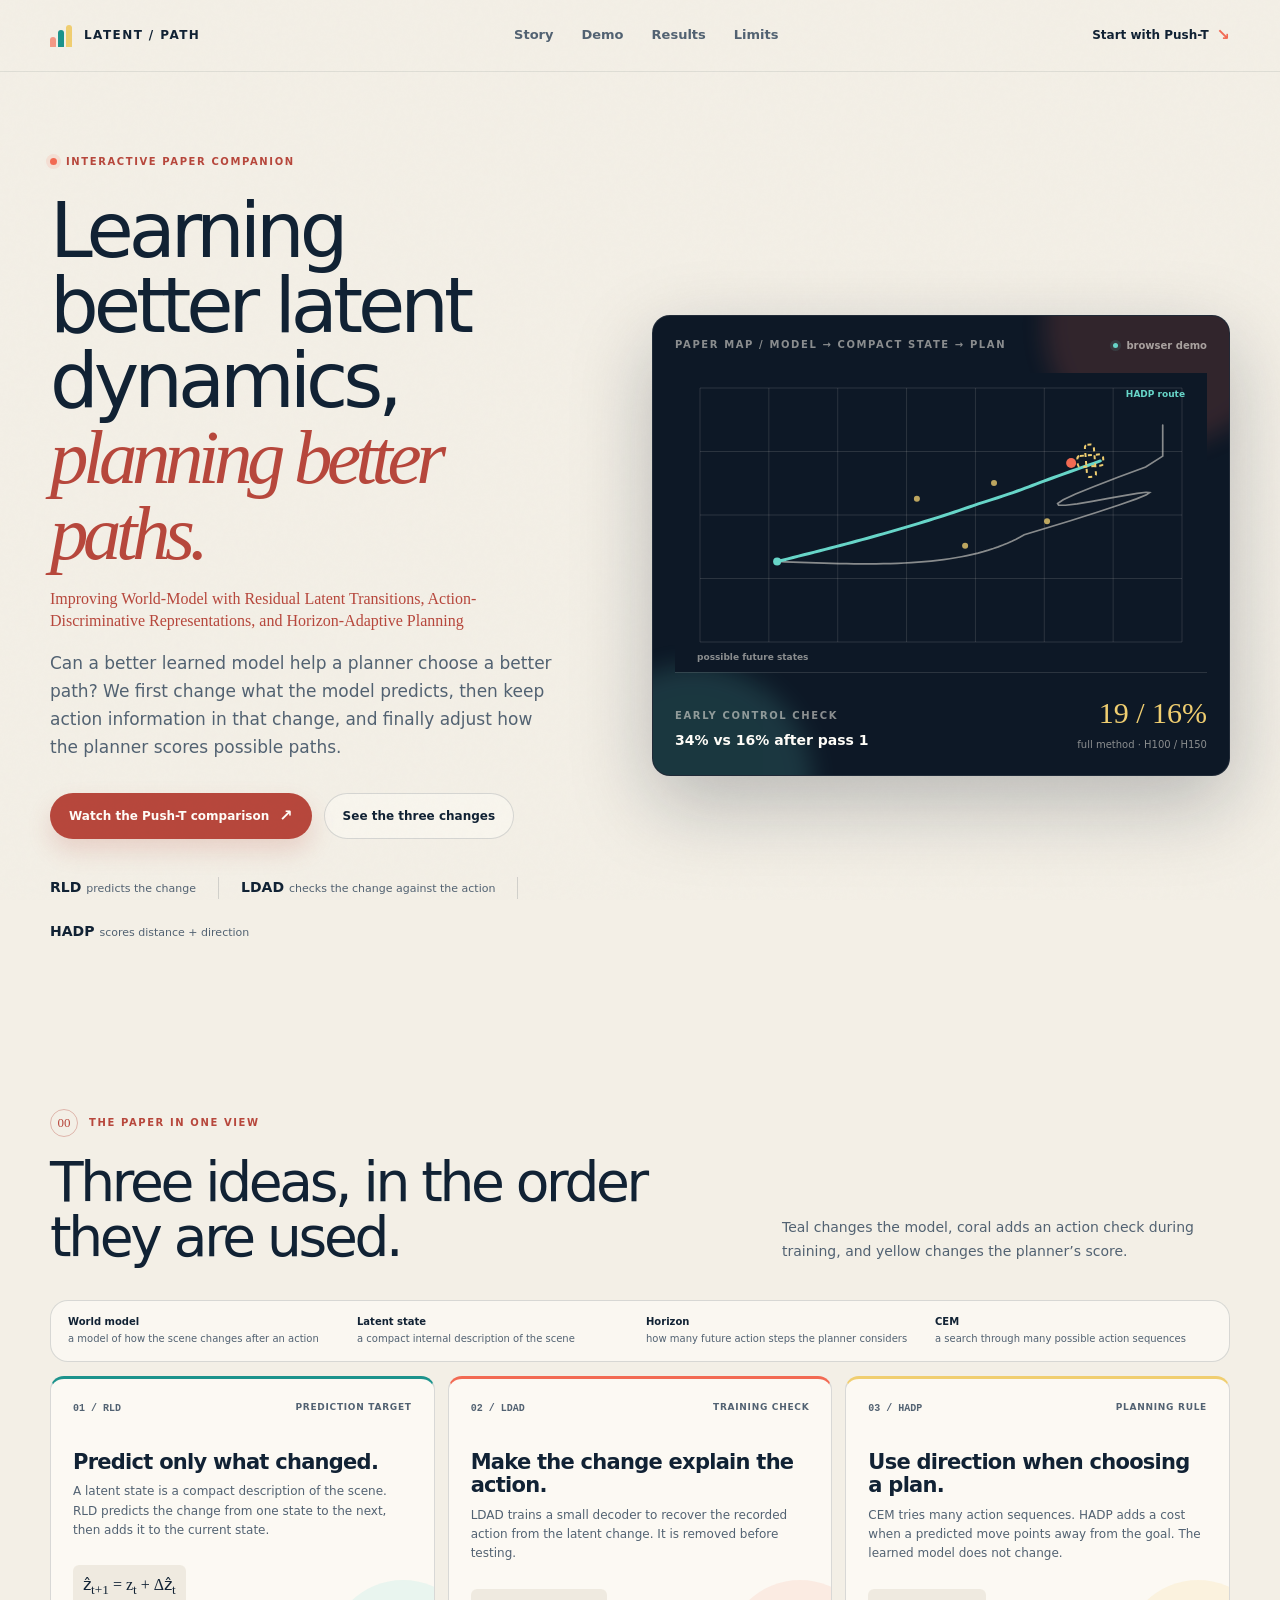
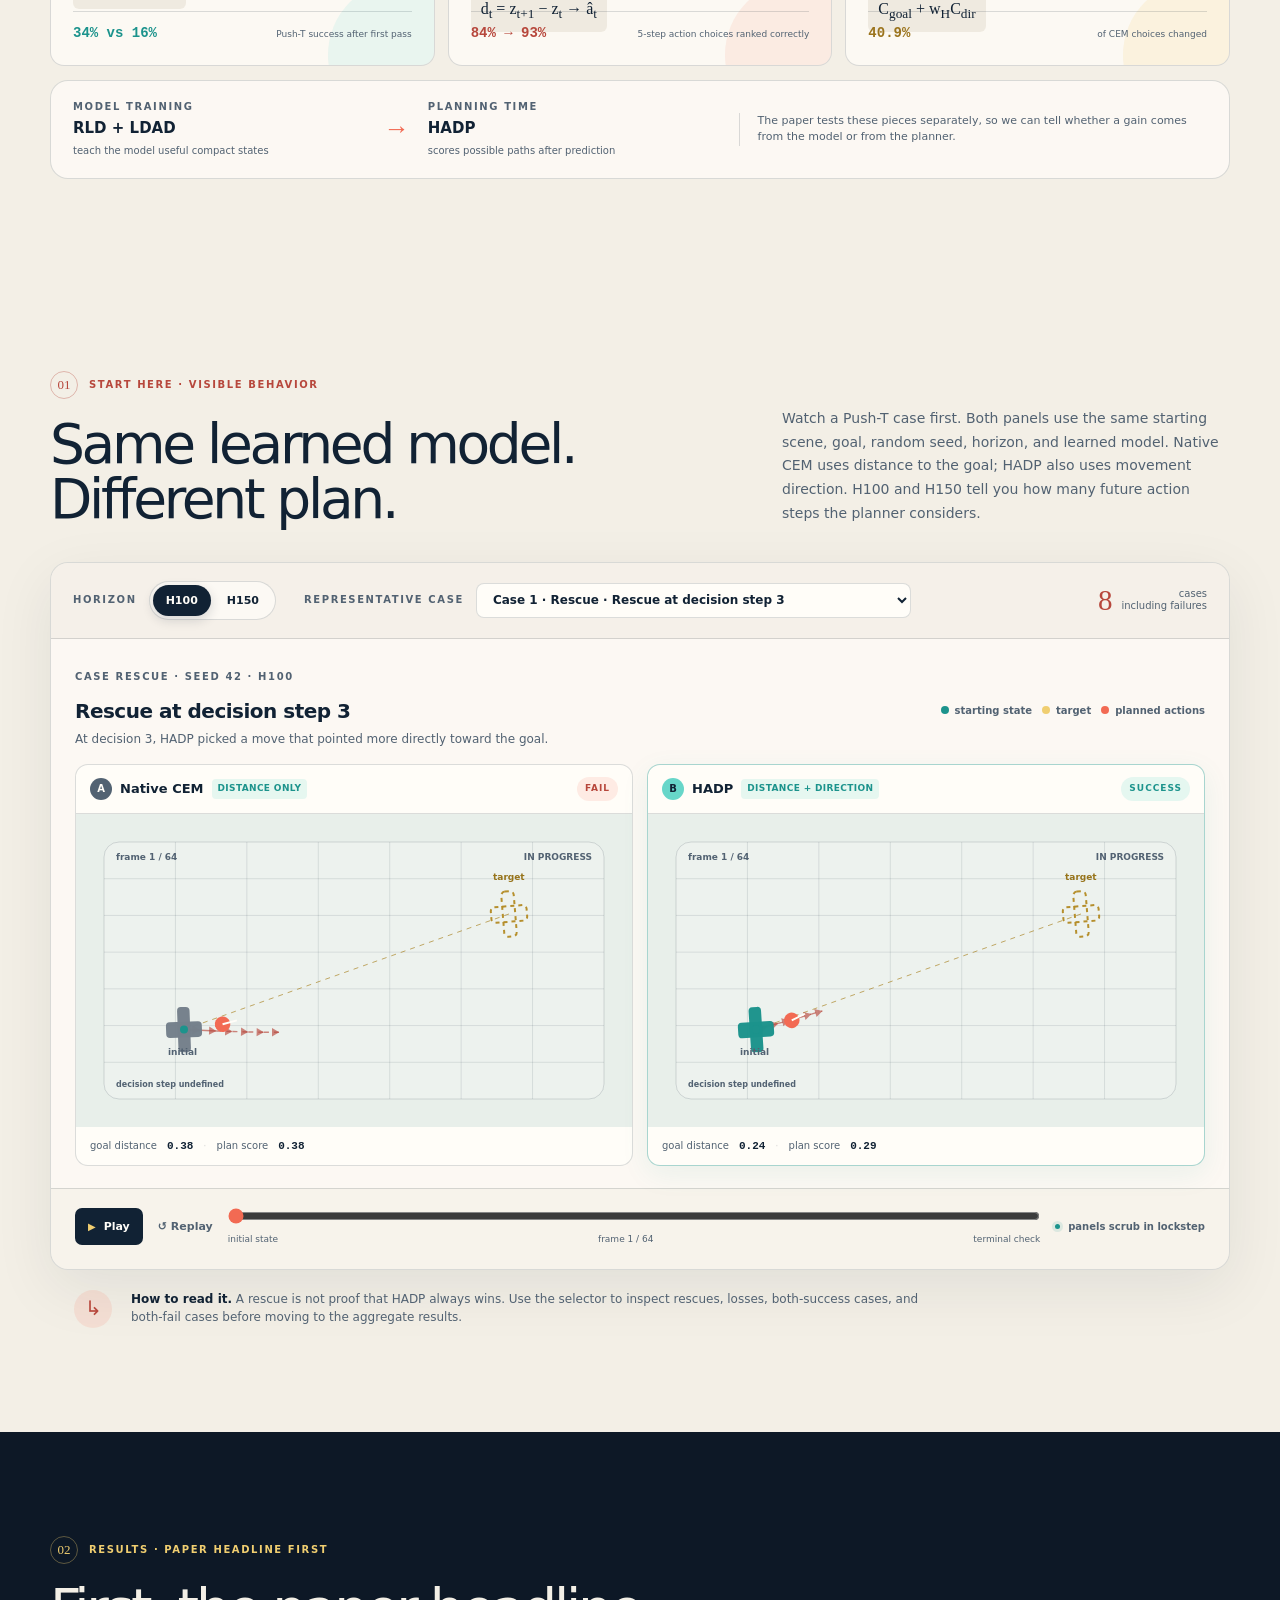
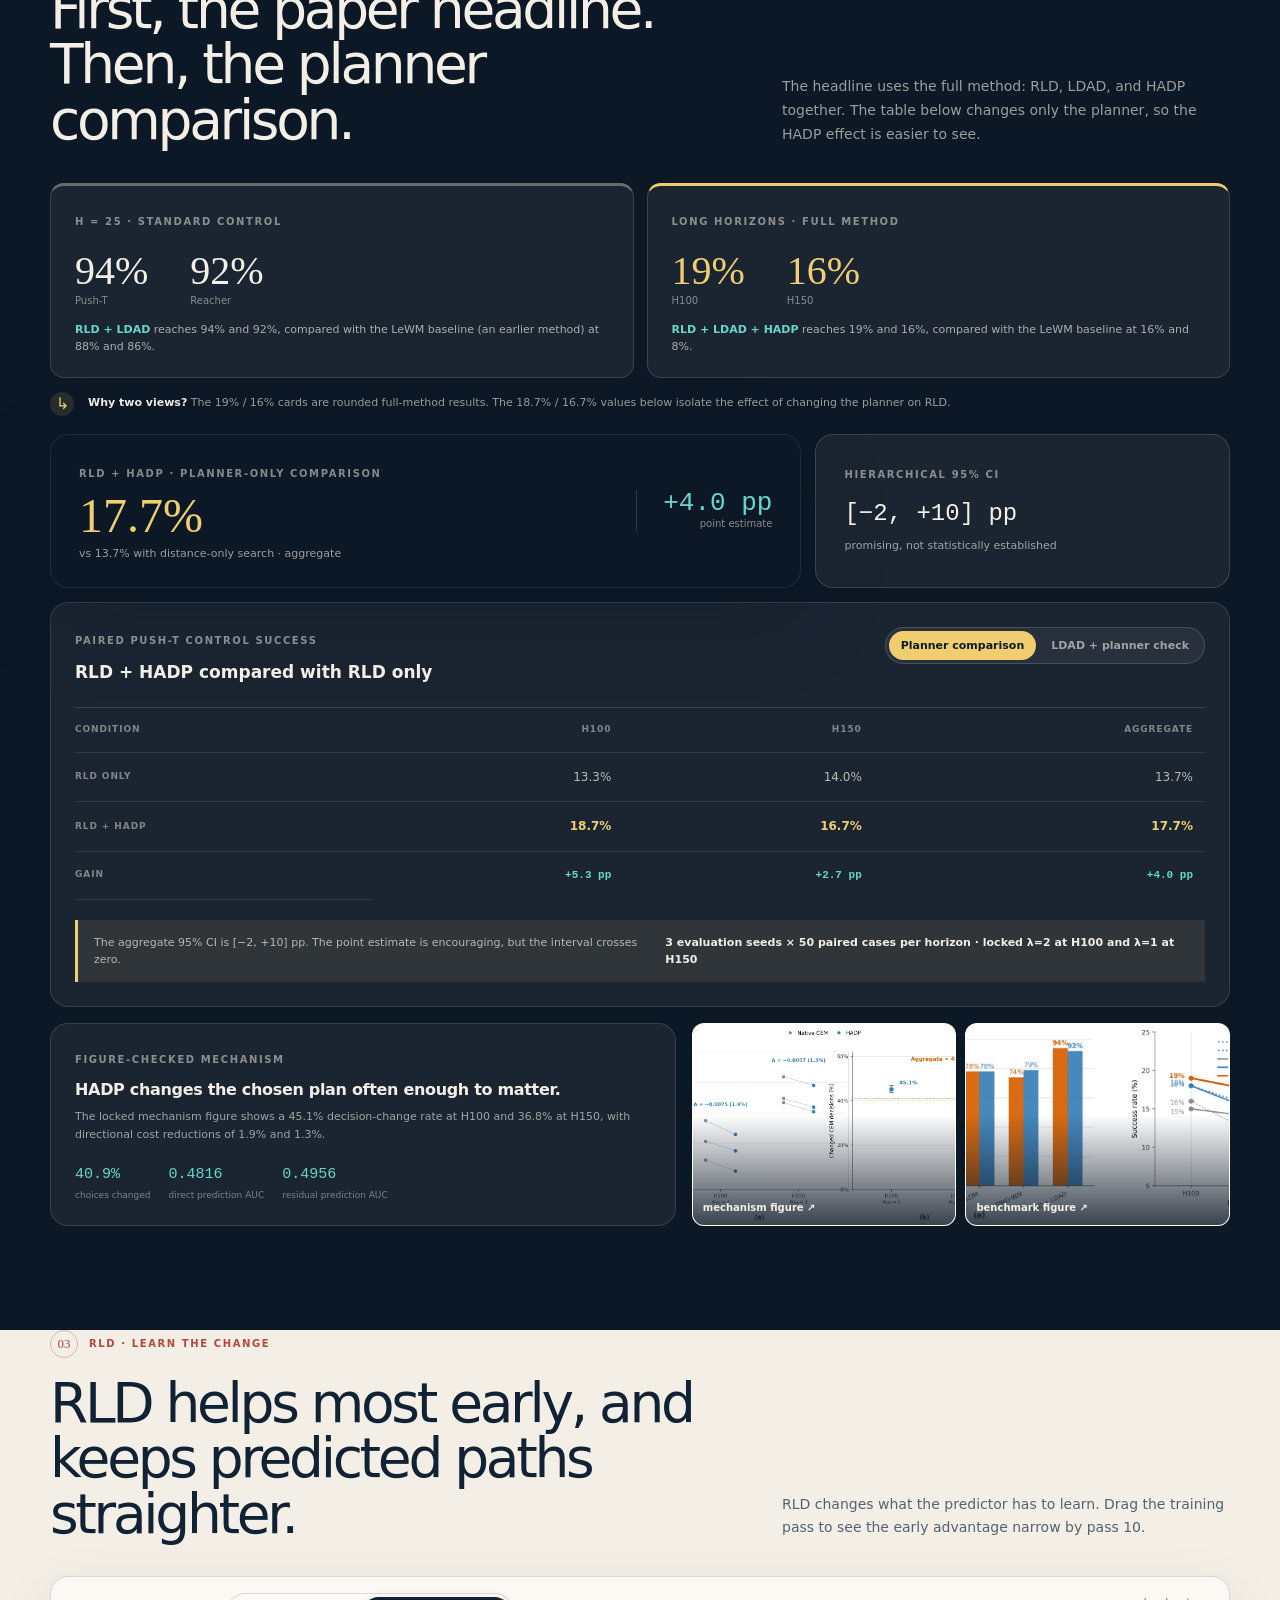
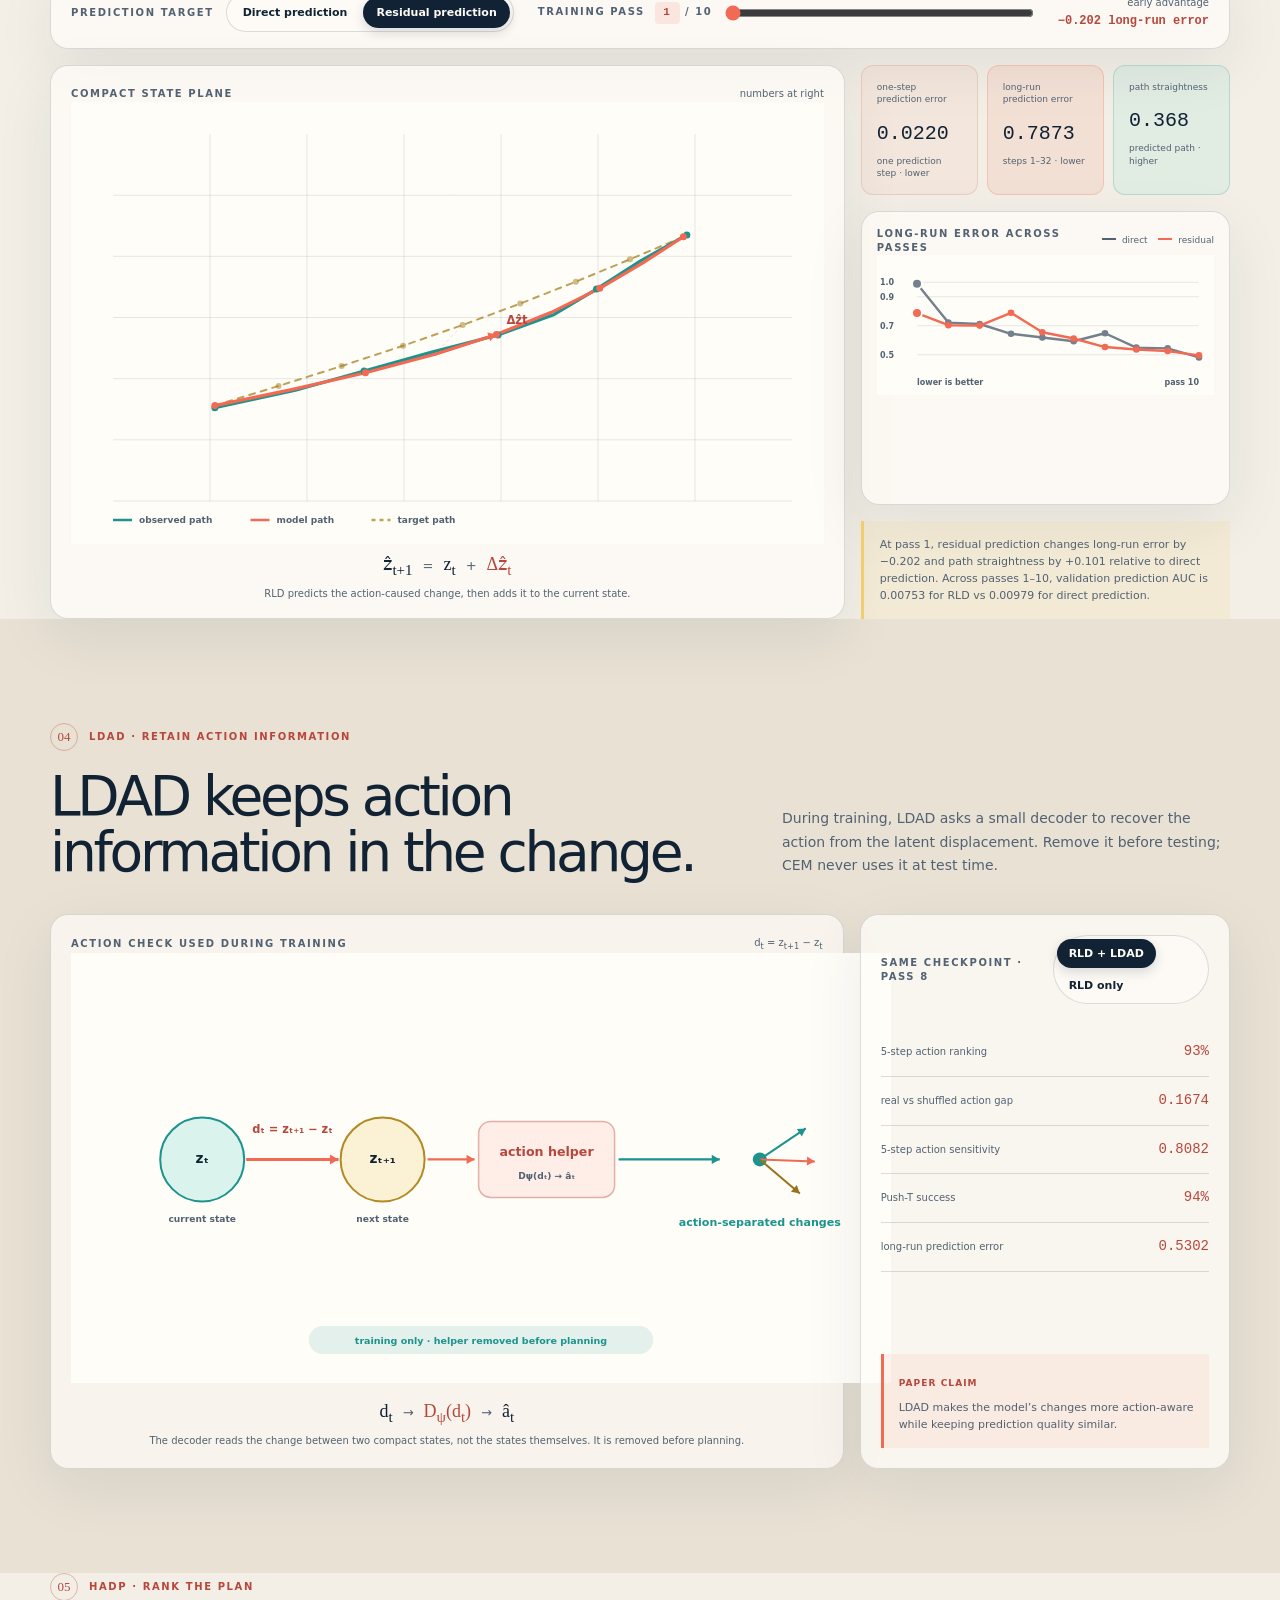
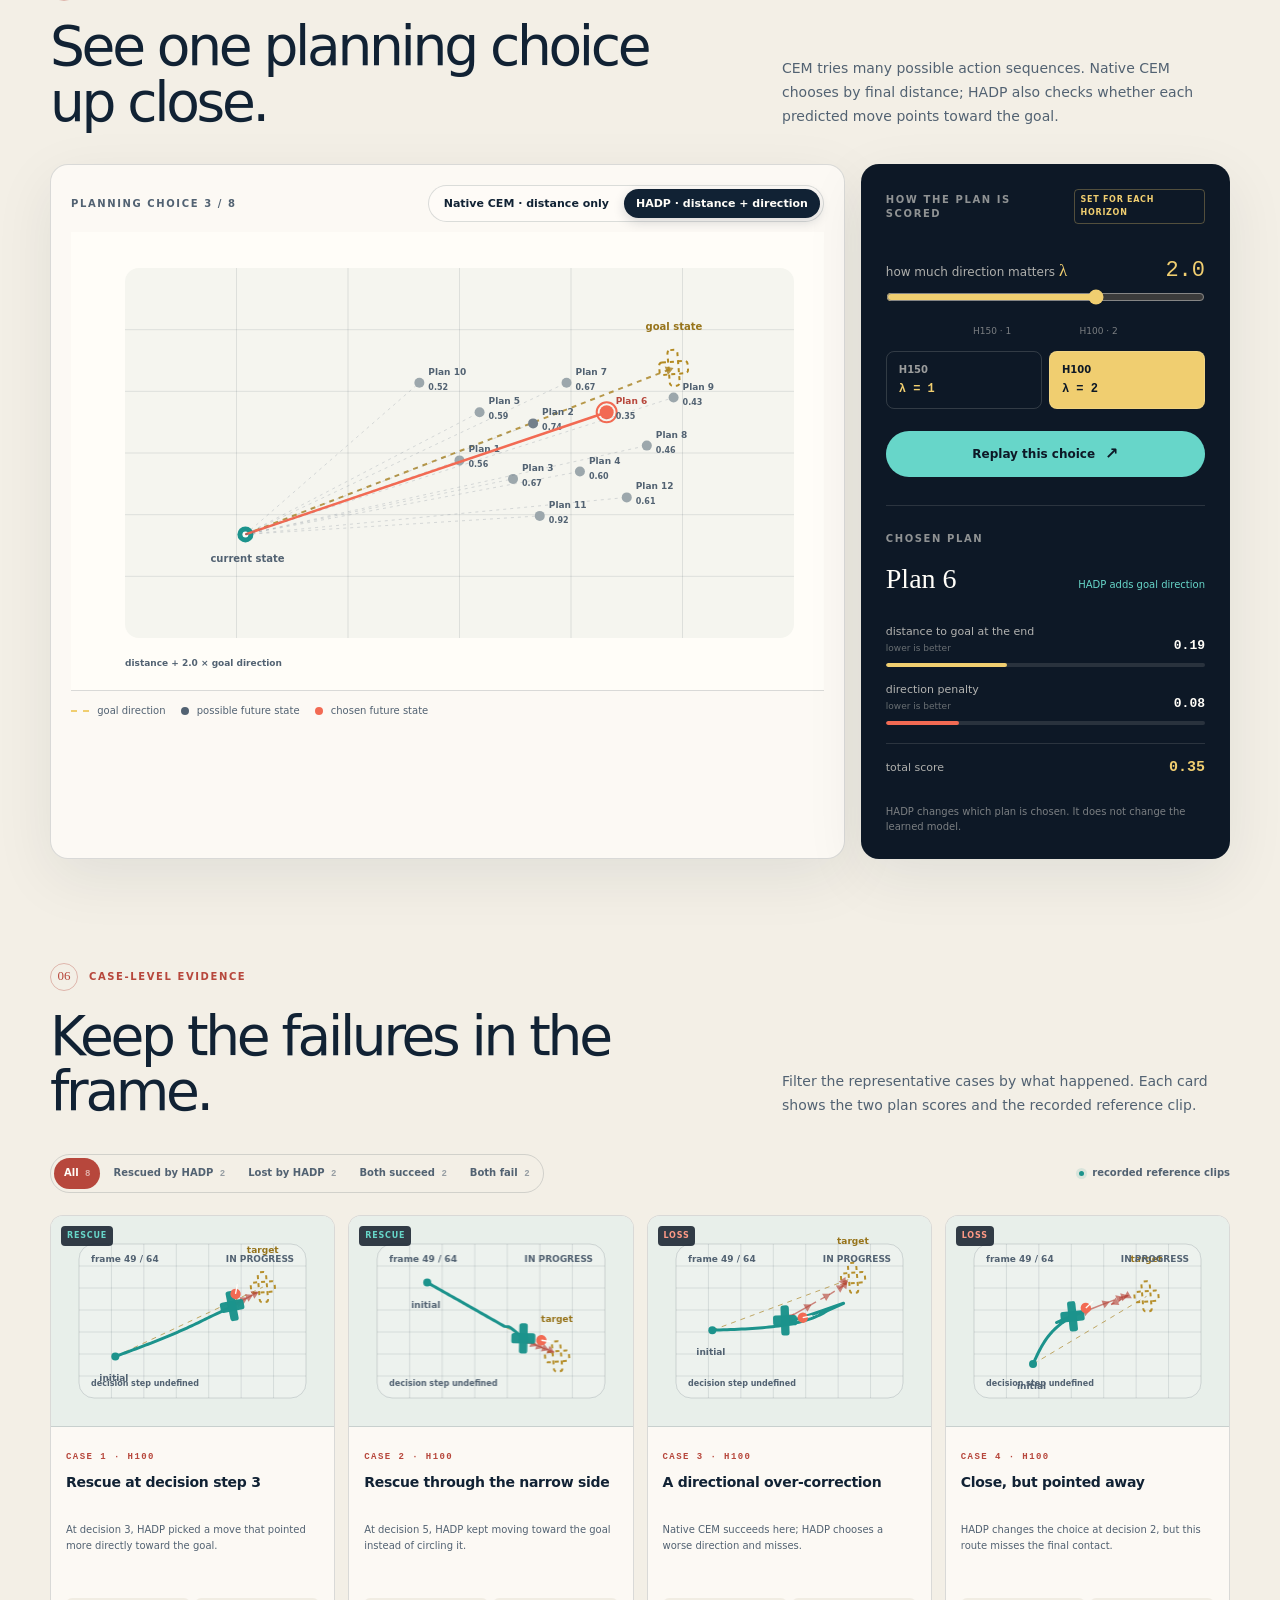
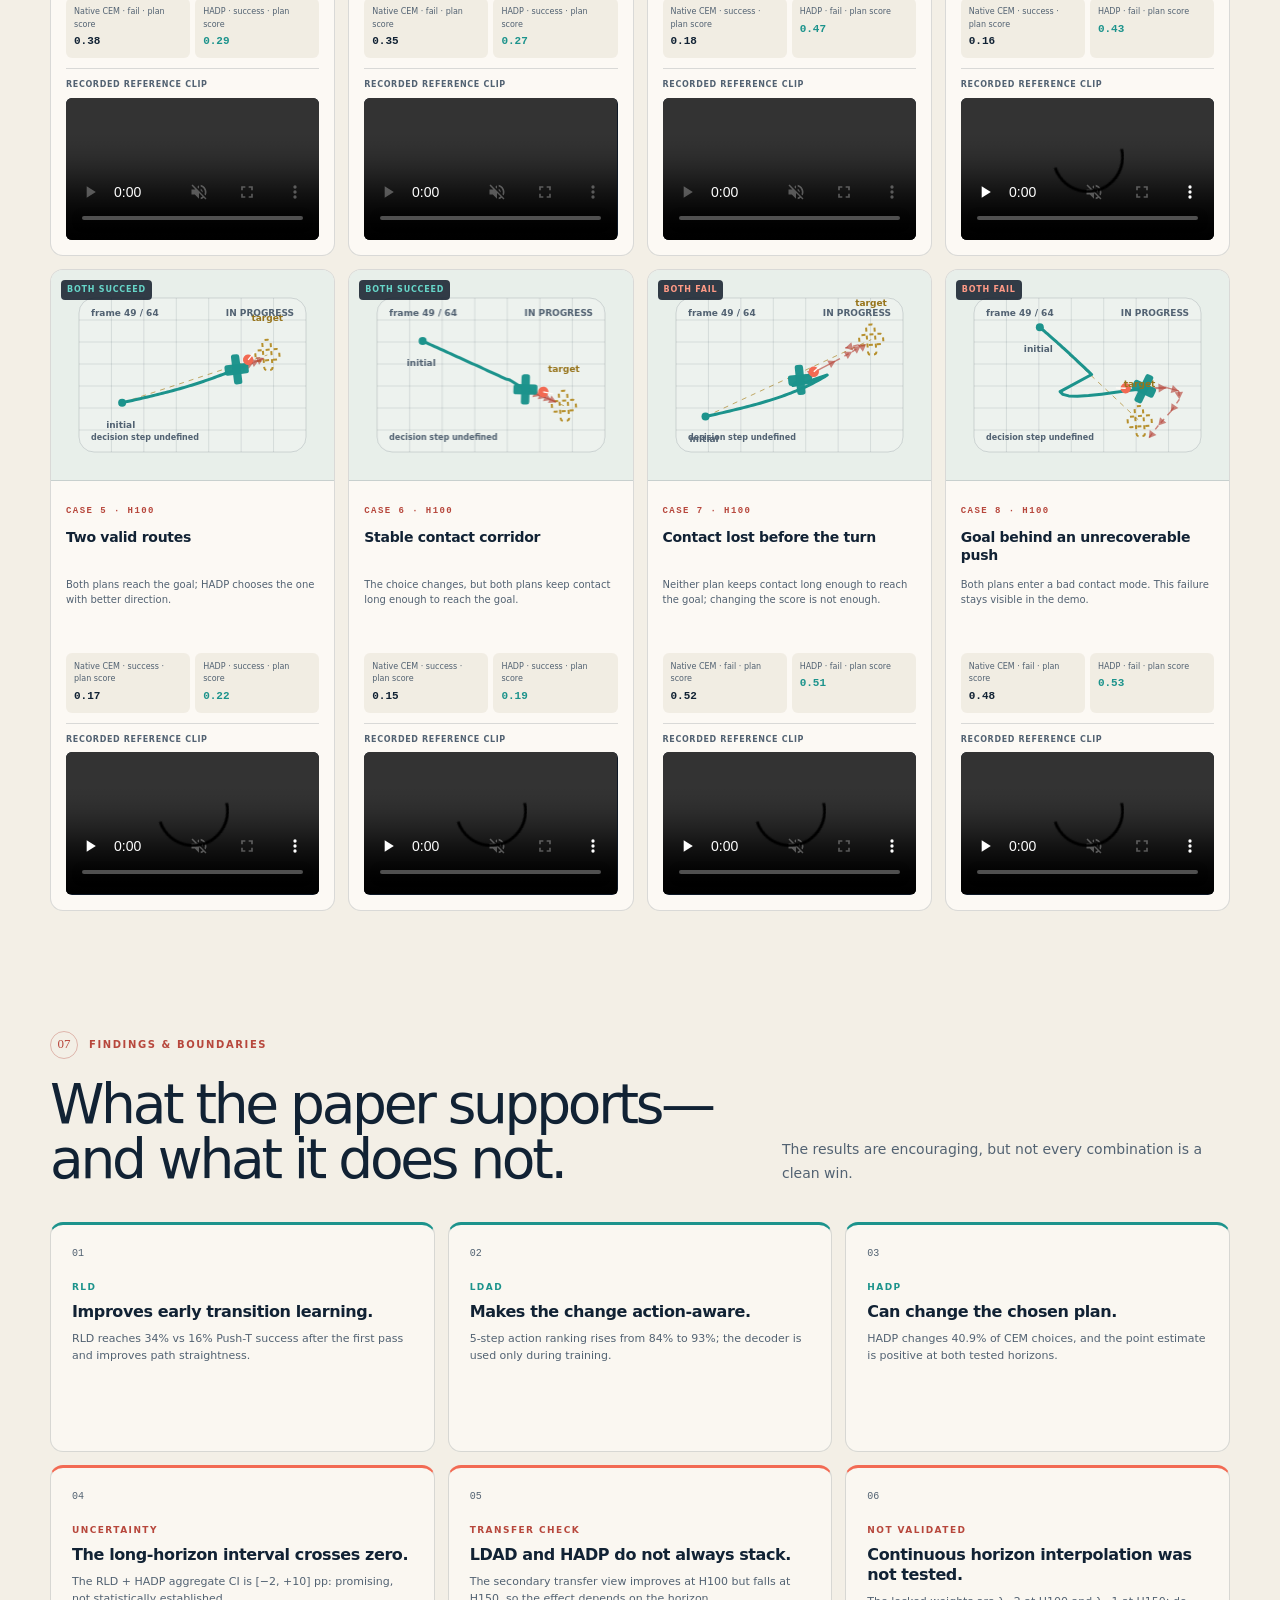
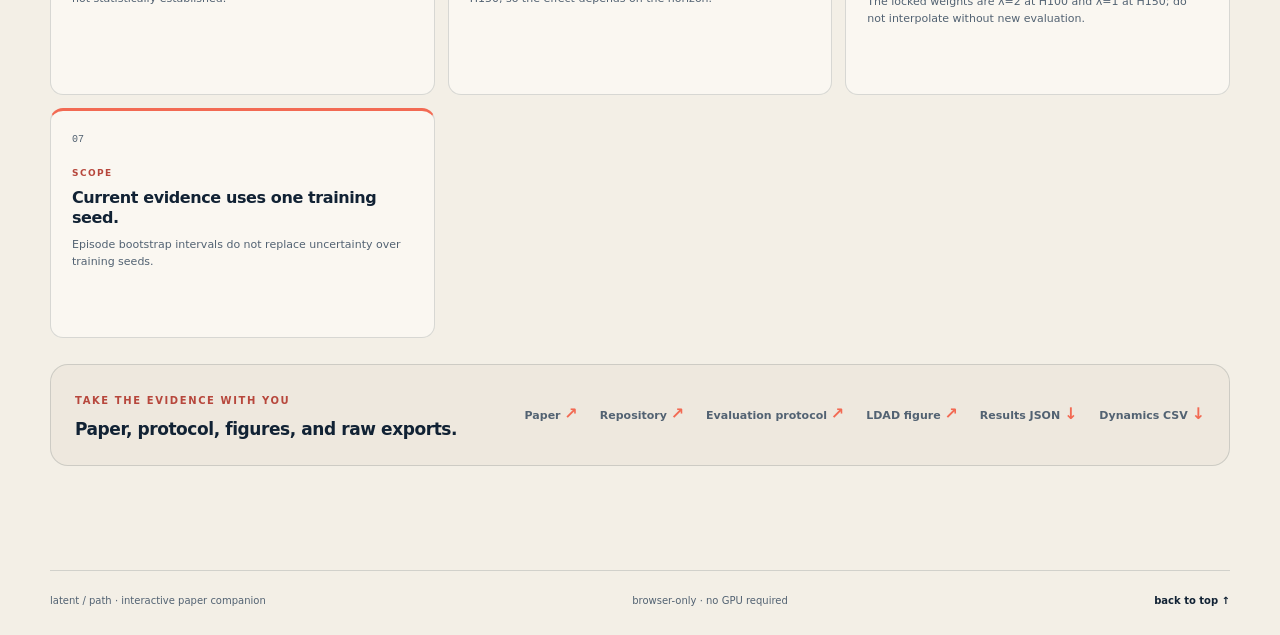
==== commit b7b33e9f: "Simplify paper language for readers" ====
--- a/index.html
+++ b/index.html
@@ -27,73 +27,74 @@
           <p class="eyebrow"><span class="eyebrow-dot"></span> Interactive paper companion</p>
           <h1>Learning better latent dynamics,<br /><em>planning better paths.</em></h1>
           <p class="paper-title">Improving World-Model with Residual Latent Transitions, Action-Discriminative Representations, and Horizon-Adaptive Planning</p>
-          <p class="hero-lede">Offline visual control has three separate bottlenecks: learning the transition, keeping action information in the latent change, and ranking plans across horizons. This page follows those three ideas in the same order as the paper.</p>
+          <p class="hero-lede">Can a better learned model help a planner choose a better path? We first change what the model predicts, then keep action information in that change, and finally adjust how the planner scores possible paths.</p>
           <div class="hero-actions"><a class="button button-primary" href="#rollouts">Watch the Push-T comparison <span aria-hidden="true">↗</span></a><a class="button button-quiet" href="#story">See the three changes</a></div>
-          <div class="hero-proof" aria-label="Paper facts"><span><b>RLD</b> learns Δz</span><span><b>LDAD</b> decodes action from Δz</span><span><b>HADP</b> reranks CEM</span></div>
+          <div class="hero-proof" aria-label="Paper facts"><span><b>RLD</b> predicts the change</span><span><b>LDAD</b> checks the change against the action</span><span><b>HADP</b> scores distance + direction</span></div>
         </div>
         <div class="hero-visual panel-dark" aria-label="Abstract planner preview">
-          <div class="hero-visual-topline"><span class="mono-label">PAPER MAP / MODEL → LATENT → PLAN</span><span class="tiny-status"><i></i> browser demo</span></div>
+          <div class="hero-visual-topline"><span class="mono-label">PAPER MAP / MODEL → COMPACT STATE → PLAN</span><span class="tiny-status"><i></i> browser demo</span></div>
           <canvas id="hero-canvas" width="620" height="350"></canvas>
-          <div class="hero-visual-footer"><div><span class="micro-label">headline diagnostic</span><strong>34% vs 16% at epoch 1</strong></div><div class="hero-metric"><strong>19 / 16%</strong><span>full method · H100 / H150</span></div></div>
+          <div class="hero-visual-footer"><div><span class="micro-label">early control check</span><strong>34% vs 16% after pass 1</strong></div><div class="hero-metric"><strong>19 / 16%</strong><span>full method · H100 / H150</span></div></div>
         </div>
       </section>
 
       <section class="section-shell story-section" id="story">
         <div class="section-head section-head-wide">
-          <div><p class="section-kicker"><span>00</span> The paper in one view</p><h2>Three changes, three places in the control loop.</h2></div>
-          <p class="section-intro">Read the colors as a map: teal changes what the model learns, coral makes the latent displacement action-aware, and yellow changes how the planner chooses among model predictions.</p>
+          <div><p class="section-kicker"><span>00</span> The paper in one view</p><h2>Three ideas, in the order they are used.</h2></div>
+          <p class="section-intro">Teal changes the model, coral adds an action check during training, and yellow changes the planner’s score.</p>
         </div>
+        <div class="reader-glossary panel" aria-label="Quick translation of paper terms"><span><b>World model</b> a model of how the scene changes after an action</span><span><b>Latent state</b> a compact internal description of the scene</span><span><b>Horizon</b> how many future action steps the planner considers</span><span><b>CEM</b> a search through many possible action sequences</span></div>
         <div class="paper-map">
-          <article class="stage-card stage-rld"><div class="stage-top"><span>01 / RLD</span><b>training target</b></div><h3>Make the prediction local.</h3><p>Instead of predicting the whole next latent, predict its change and add it to the current latent.</p><div class="stage-equation">ẑ<sub>t+1</sub> = z<sub>t</sub> + Δẑ<sub>t</sub></div><div class="stage-result"><strong>34% vs 16%</strong><span>Push-T success at epoch 1</span></div></article>
-          <article class="stage-card stage-ldad"><div class="stage-top"><span>02 / LDAD</span><b>training-only signal</b></div><h3>Make the change explain the action.</h3><p>Decode the recorded action from z<sub>t+1</sub> − z<sub>t</sub>. The decoder is discarded before planning.</p><div class="stage-equation">d<sub>t</sub> = z<sub>t+1</sub> − z<sub>t</sub> → â<sub>t</sub></div><div class="stage-result"><strong>84% → 93%</strong><span>H5 action-ranking accuracy</span></div></article>
-          <article class="stage-card stage-hadp"><div class="stage-top"><span>03 / HADP</span><b>inference-time cost</b></div><h3>Rank the same predictions by direction.</h3><p>Add a horizon-dependent directional cost to CEM. The learned model remains unchanged.</p><div class="stage-equation">C<sub>goal</sub> + w<sub>H</sub>C<sub>dir</sub></div><div class="stage-result"><strong>40.9%</strong><span>of CEM decisions changed</span></div></article>
+          <article class="stage-card stage-rld"><div class="stage-top"><span>01 / RLD</span><b>prediction target</b></div><h3>Predict only what changed.</h3><p>A latent state is a compact description of the scene. RLD predicts the change from one state to the next, then adds it to the current state.</p><div class="stage-equation">ẑ<sub>t+1</sub> = z<sub>t</sub> + Δẑ<sub>t</sub></div><div class="stage-result"><strong>34% vs 16%</strong><span>Push-T success after first pass</span></div></article>
+          <article class="stage-card stage-ldad"><div class="stage-top"><span>02 / LDAD</span><b>training check</b></div><h3>Make the change explain the action.</h3><p>LDAD trains a small decoder to recover the recorded action from the latent change. It is removed before testing.</p><div class="stage-equation">d<sub>t</sub> = z<sub>t+1</sub> − z<sub>t</sub> → â<sub>t</sub></div><div class="stage-result"><strong>84% → 93%</strong><span>5-step action choices ranked correctly</span></div></article>
+          <article class="stage-card stage-hadp"><div class="stage-top"><span>03 / HADP</span><b>planning rule</b></div><h3>Use direction when choosing a plan.</h3><p>CEM tries many action sequences. HADP adds a cost when a predicted move points away from the goal. The learned model does not change.</p><div class="stage-equation">C<sub>goal</sub> + w<sub>H</sub>C<sub>dir</sub></div><div class="stage-result"><strong>40.9%</strong><span>of CEM choices changed</span></div></article>
         </div>
-        <div class="method-separation panel"><div><span class="mono-label">MODEL SIDE</span><strong>RLD + LDAD</strong><small>shape the latent dynamics during training</small></div><div class="separation-arrow">→</div><div><span class="mono-label">PLANNER SIDE</span><strong>HADP</strong><small>reranks candidate rollouts at inference</small></div><p>Keeping these roles separate is the paper’s central experimental choice: a better representation and a different planner should not be credited as the same intervention.</p></div>
+        <div class="method-separation panel"><div><span class="mono-label">MODEL TRAINING</span><strong>RLD + LDAD</strong><small>teach the model useful compact states</small></div><div class="separation-arrow">→</div><div><span class="mono-label">PLANNING TIME</span><strong>HADP</strong><small>scores possible paths after prediction</small></div><p>The paper tests these pieces separately, so we can tell whether a gain comes from the model or from the planner.</p></div>
       </section>
 
       <section class="section-shell section-first" id="rollouts">
-        <div class="section-head section-head-wide"><div><p class="section-kicker"><span>01</span> Start here · visible behavior</p><h2>Same world model. Different plan.</h2></div><p class="section-intro">Watch a representative Push-T case before reading the plots. Both panels share the initial state, goal, seed, horizon, and latent model; HADP only changes candidate ranking.</p></div>
+        <div class="section-head section-head-wide"><div><p class="section-kicker"><span>01</span> Start here · visible behavior</p><h2>Same learned model. Different plan.</h2></div><p class="section-intro">Watch a Push-T case first. Both panels use the same starting scene, goal, random seed, horizon, and learned model. Native CEM uses distance to the goal; HADP also uses movement direction. H100 and H150 tell you how many future action steps the planner considers.</p></div>
         <div class="panel rollout-panel">
           <div class="control-strip"><div class="control-block"><span class="control-label">Horizon</span><div class="segmented" role="group" aria-label="Planning horizon"><button class="segment is-active" data-horizon="100" type="button">H100</button><button class="segment" data-horizon="150" type="button">H150</button></div></div><div class="control-block episode-control"><label class="control-label" for="episode-select">Representative case</label><select id="episode-select" class="select-control" aria-label="Choose a representative episode"></select></div><div class="case-count"><strong>8</strong><span>cases<br />including failures</span></div></div>
-          <div class="rollout-context"><div><span class="mono-label" id="rollout-case-code">CASE RESCUE-03 · SEED 42</span><h3 id="rollout-case-title">Rescue at replanning step 3</h3><p id="rollout-case-caption">HADP selected a more directionally aligned candidate at replanning step 3.</p></div><div class="context-chips"><span class="context-chip"><i class="dot dot-cyan"></i> current</span><span class="context-chip"><i class="dot dot-yellow"></i> goal</span><span class="context-chip"><i class="dot dot-coral"></i> action sequence</span></div></div>
-          <div class="planner-grid"><article class="planner-card"><div class="planner-card-head"><div><span class="planner-index">A</span><span class="planner-name">Native CEM</span></div><span class="result-pill result-pill-muted" id="native-result">FAIL</span></div><canvas id="native-rollout" class="rollout-canvas" width="640" height="360"></canvas><div class="planner-card-foot"><span>trace distance</span><strong id="native-distance">0.38</strong><span class="foot-sep">·</span><span>trace score</span><strong id="native-score">0.38</strong></div></article><article class="planner-card planner-card-accent"><div class="planner-card-head"><div><span class="planner-index planner-index-accent">B</span><span class="planner-name">HADP</span><span class="planner-tag">direction-aware</span></div><span class="result-pill result-pill-success" id="hadp-result">SUCCESS</span></div><canvas id="hadp-rollout" class="rollout-canvas" width="640" height="360"></canvas><div class="planner-card-foot"><span>trace distance</span><strong id="hadp-distance">0.24</strong><span class="foot-sep">·</span><span>trace score</span><strong id="hadp-score">0.29</strong></div></article></div>
+          <div class="rollout-context"><div><span class="mono-label" id="rollout-case-code">CASE RESCUE · SEED 42 · H100</span><h3 id="rollout-case-title">Rescue at decision step 3</h3><p id="rollout-case-caption">At decision 3, HADP picked a move that pointed more directly toward the goal.</p></div><div class="context-chips"><span class="context-chip"><i class="dot dot-cyan"></i> starting state</span><span class="context-chip"><i class="dot dot-yellow"></i> target</span><span class="context-chip"><i class="dot dot-coral"></i> planned actions</span></div></div>
+          <div class="planner-grid"><article class="planner-card"><div class="planner-card-head"><div><span class="planner-index">A</span><span class="planner-name">Native CEM</span><span class="planner-tag">distance only</span></div><span class="result-pill result-pill-muted" id="native-result">FAIL</span></div><canvas id="native-rollout" class="rollout-canvas" width="640" height="360"></canvas><div class="planner-card-foot"><span>goal distance</span><strong id="native-distance">0.38</strong><span class="foot-sep">·</span><span>plan score</span><strong id="native-score">0.38</strong></div></article><article class="planner-card planner-card-accent"><div class="planner-card-head"><div><span class="planner-index planner-index-accent">B</span><span class="planner-name">HADP</span><span class="planner-tag">distance + direction</span></div><span class="result-pill result-pill-success" id="hadp-result">SUCCESS</span></div><canvas id="hadp-rollout" class="rollout-canvas" width="640" height="360"></canvas><div class="planner-card-foot"><span>goal distance</span><strong id="hadp-distance">0.24</strong><span class="foot-sep">·</span><span>plan score</span><strong id="hadp-score">0.29</strong></div></article></div>
           <div class="rollout-controls"><button class="icon-button" id="play-rollout" type="button" aria-label="Play rollout"><span class="play-icon">▶</span><span id="play-label">Play</span></button><button class="text-button" id="replay-rollout" type="button">↺ Replay</button><div class="scrub-wrap"><label class="sr-only" for="rollout-scrub">Scrub synchronized rollout</label><input id="rollout-scrub" type="range" min="0" max="64" value="0" step="1" /><div class="scrub-ticks"><span>initial state</span><span id="frame-label">frame 1 / 64</span><span>terminal check</span></div></div><span class="replay-note"><i></i> panels scrub in lockstep</span></div>
         </div>
         <div class="section-note"><span class="note-mark">↳</span><p><strong>How to read it.</strong> A rescue is not proof that HADP always wins. Use the selector to inspect rescues, losses, both-success cases, and both-fail cases before moving to the aggregate results.</p></div>
       </section>
 
       <section class="section-shell evidence-section" id="evidence">
-        <div class="section-head section-head-wide"><div><p class="section-kicker"><span>02</span> Results · paper headline first</p><h2>The rounded headline and the controlled ablation are different views.</h2></div><p class="section-intro">The paper’s headline combines RLD, LDAD, and HADP. The factorial table below isolates HADP on RLD so the planner effect can be inspected without conflating it with LDAD.</p></div>
-        <div class="paper-results-grid"><article class="paper-result-card"><span class="mono-label">H = 25 · STANDARD CONTROL</span><div class="paper-result-row"><div><strong>94%</strong><span>Push-T</span></div><div><strong>92%</strong><span>Reacher</span></div></div><p><b>RLD + LDAD</b> vs LeWM at 88% and 86%.</p></article><article class="paper-result-card paper-result-card-accent"><span class="mono-label">LONG HORIZONS · FULL METHOD</span><div class="paper-result-row"><div><strong>19%</strong><span>H100</span></div><div><strong>16%</strong><span>H150</span></div></div><p><b>RLD + LDAD + HADP</b> vs LeWM at 16% and 8%.</p></article></div>
-        <div class="paper-note"><span>↳</span><p><strong>Why two tables?</strong> The 19% / 16% numbers are the paper’s rounded full-method comparison. The 18.7% / 16.7% values below are the isolated A1 residual × HADP factorial used to estimate the planner effect.</p></div>
-        <div class="evidence-topline"><div class="evidence-hero panel-dark"><div><span class="mono-label">A1 + HADP · ISOLATED FACTORIAL</span><strong>17.7%</strong><span class="evidence-sub">vs 13.7% native CEM · aggregate</span></div><div class="gain-badge"><strong>+4.0 pp</strong><span>point estimate</span></div></div><div class="ci-card panel"><span class="mono-label">HIERARCHICAL 95% CI</span><strong>[−2, +10] pp</strong><span>promising, not statistically established</span></div></div>
-        <div class="results-panel panel"><div class="results-header"><div><span class="mono-label">PAIRED PUSH-T CONTROL SUCCESS</span><h3 id="results-title">A1 residual + HADP vs A1 native</h3></div><div class="toggle-group result-tabs" role="tablist" aria-label="Result comparison"><button class="toggle-button is-active" data-result-tab="headline" type="button">HADP factorial</button><button class="toggle-button" data-result-tab="transfer" type="button">RLD/A14 transfer</button></div></div><div id="results-table" class="results-table-wrap"></div><div id="results-insight" class="results-insight"></div></div>
-        <div class="figure-context-row"><div class="figure-context-copy"><span class="mono-label">FIGURE-CHECKED MECHANISM</span><h3>HADP changes the ranking often enough to matter.</h3><p id="figure-context-copy">The mechanism figure shows a 45.1% decision-change rate at H100 and 36.8% at H150, with directional cost reductions of 1.9% and 1.3%.</p><div class="figure-stat-row"><span><b>40.9%</b><small>aggregate decisions changed</small></span><span><b>0.4816</b><small>direct rollout AUC</small></span><span><b>0.4956</b><small>RLD rollout AUC</small></span></div></div><div class="figure-thumbs" aria-label="Source figure exports"><a href="./assets/figures/hadp_mechanism.png" target="_blank" rel="noreferrer"><img src="./assets/figures/hadp_mechanism.png" alt="HADP mechanism figure export" /><span>mechanism figure ↗</span></a><a href="./assets/figures/sota_comparison.png" target="_blank" rel="noreferrer"><img src="./assets/figures/sota_comparison.png" alt="Paper benchmark figure export" /><span>benchmark figure ↗</span></a></div></div>
+        <div class="section-head section-head-wide"><div><p class="section-kicker"><span>02</span> Results · paper headline first</p><h2>First, the paper headline. Then, the planner comparison.</h2></div><p class="section-intro">The headline uses the full method: RLD, LDAD, and HADP together. The table below changes only the planner, so the HADP effect is easier to see.</p></div>
+        <div class="paper-results-grid"><article class="paper-result-card"><span class="mono-label">H = 25 · STANDARD CONTROL</span><div class="paper-result-row"><div><strong>94%</strong><span>Push-T</span></div><div><strong>92%</strong><span>Reacher</span></div></div><p><b>RLD + LDAD</b> reaches 94% and 92%, compared with the LeWM baseline (an earlier method) at 88% and 86%.</p></article><article class="paper-result-card paper-result-card-accent"><span class="mono-label">LONG HORIZONS · FULL METHOD</span><div class="paper-result-row"><div><strong>19%</strong><span>H100</span></div><div><strong>16%</strong><span>H150</span></div></div><p><b>RLD + LDAD + HADP</b> reaches 19% and 16%, compared with the LeWM baseline at 16% and 8%.</p></article></div>
+        <div class="paper-note"><span>↳</span><p><strong>Why two views?</strong> The 19% / 16% cards are rounded full-method results. The 18.7% / 16.7% values below isolate the effect of changing the planner on RLD.</p></div>
+        <div class="evidence-topline"><div class="evidence-hero panel-dark"><div><span class="mono-label">RLD + HADP · PLANNER-ONLY COMPARISON</span><strong>17.7%</strong><span class="evidence-sub">vs 13.7% with distance-only search · aggregate</span></div><div class="gain-badge"><strong>+4.0 pp</strong><span>point estimate</span></div></div><div class="ci-card panel"><span class="mono-label">HIERARCHICAL 95% CI</span><strong>[−2, +10] pp</strong><span>promising, not statistically established</span></div></div>
+        <div class="results-panel panel"><div class="results-header"><div><span class="mono-label">PAIRED PUSH-T CONTROL SUCCESS</span><h3 id="results-title">RLD + HADP compared with RLD only</h3></div><div class="toggle-group result-tabs" role="tablist" aria-label="Result comparison"><button class="toggle-button is-active" data-result-tab="headline" type="button">Planner comparison</button><button class="toggle-button" data-result-tab="transfer" type="button">LDAD + planner check</button></div></div><div id="results-table" class="results-table-wrap"></div><div id="results-insight" class="results-insight"></div></div>
+        <div class="figure-context-row"><div class="figure-context-copy"><span class="mono-label">FIGURE-CHECKED MECHANISM</span><h3>HADP changes the chosen plan often enough to matter.</h3><p id="figure-context-copy">The mechanism figure shows a 45.1% choice-change rate at H100 and 36.8% at H150, with directional cost reductions of 1.9% and 1.3%.</p><div class="figure-stat-row"><span><b>40.9%</b><small>choices changed</small></span><span><b>0.4816</b><small>direct prediction AUC</small></span><span><b>0.4956</b><small>residual prediction AUC</small></span></div></div><div class="figure-thumbs" aria-label="Source figure exports"><a href="./assets/figures/hadp_mechanism.png" target="_blank" rel="noreferrer"><img src="./assets/figures/hadp_mechanism.png" alt="HADP mechanism figure export" /><span>mechanism figure ↗</span></a><a href="./assets/figures/sota_comparison.png" target="_blank" rel="noreferrer"><img src="./assets/figures/sota_comparison.png" alt="Paper benchmark figure export" /><span>benchmark figure ↗</span></a></div></div>
       </section>
 
       <section class="section-shell" id="dynamics">
-        <div class="section-head section-head-wide"><div><p class="section-kicker"><span>03</span> RLD · learn the change</p><h2>Residual prediction helps early learning and trajectory structure.</h2></div><p class="section-intro">The paper’s first intervention is about the target seen by the predictor. Drag the epoch to see the strong early gap narrow by epoch 10.</p></div>
-        <div class="dynamics-toolbar panel"><div class="control-block"><span class="control-label">Transition target</span><div class="segmented" role="group" aria-label="Transition target"><button class="segment" data-dynamics-model="direct" type="button">Direct next latent</button><button class="segment is-active" data-dynamics-model="residual" type="button">Residual prediction</button></div></div><div class="epoch-control"><label class="control-label" for="epoch-slider">Training epoch <output id="epoch-value">1</output> / 10</label><input id="epoch-slider" type="range" min="1" max="10" value="1" step="1" /></div><div class="epoch-callout"><span>early gap</span><strong id="epoch-delta">−0.202 rollout AUC</strong></div></div>
-        <div class="dynamics-layout"><div class="panel latent-visual-panel"><div class="plot-toolbar"><span class="mono-label">SCHEMATIC LATENT PLANE</span><span class="plot-hint">exported metrics at right</span></div><canvas id="latent-canvas" width="820" height="480"></canvas><div class="latent-equation" id="latent-equation"><span>ẑ<sub>t+1</sub></span><b>=</b><span>z<sub>t</sub></span><b>+</b><span class="equation-accent">Δẑ<sub>t</sub></span></div><p class="plot-caption">RLD gives the predictor an identity path: predict the action-induced displacement, then add it to the current latent.</p></div><aside class="dynamics-aside"><div class="metric-grid"><div class="metric-card"><span>next-latent MSE</span><strong id="metric-next">0.0220</strong><small>one-step diagnostic · lower</small></div><div class="metric-card metric-card-coral"><span>rollout MSE AUC</span><strong id="metric-rollout">0.7873</strong><small>horizons 1–32 · lower</small></div><div class="metric-card metric-card-teal"><span>path straightness</span><strong id="metric-straightness">0.368</strong><small>latent geometry · higher</small></div></div><div class="panel mini-chart-panel"><div class="mini-chart-head"><span class="mono-label">ROLLOUT AUC ACROSS EPOCHS</span><span class="chart-key"><i class="key-direct"></i> direct <i class="key-residual"></i> residual</span></div><canvas id="dynamics-chart" width="650" height="270"></canvas></div><div class="dynamics-readout" id="dynamics-readout">At epoch 1, residual prediction lowers rollout AUC by 0.202 and raises encoded straightness by 0.101 on this one-seed trace.</div></aside></div>
+        <div class="section-head section-head-wide"><div><p class="section-kicker"><span>03</span> RLD · learn the change</p><h2>RLD helps most early, and keeps predicted paths straighter.</h2></div><p class="section-intro">RLD changes what the predictor has to learn. Drag the training pass to see the early advantage narrow by pass 10.</p></div>
+        <div class="dynamics-toolbar panel"><div class="control-block"><span class="control-label">Prediction target</span><div class="segmented" role="group" aria-label="Prediction target"><button class="segment" data-dynamics-model="direct" type="button">Direct prediction</button><button class="segment is-active" data-dynamics-model="residual" type="button">Residual prediction</button></div></div><div class="epoch-control"><label class="control-label" for="epoch-slider">Training pass <output id="epoch-value">1</output> / 10</label><input id="epoch-slider" type="range" min="1" max="10" value="1" step="1" /></div><div class="epoch-callout"><span>early advantage</span><strong id="epoch-delta">−0.202 long-run error</strong></div></div>
+        <div class="dynamics-layout"><div class="panel latent-visual-panel"><div class="plot-toolbar"><span class="mono-label">COMPACT STATE PLANE</span><span class="plot-hint">numbers at right</span></div><canvas id="latent-canvas" width="820" height="480"></canvas><div class="latent-equation" id="latent-equation"><span>ẑ<sub>t+1</sub></span><b>=</b><span>z<sub>t</sub></span><b>+</b><span class="equation-accent">Δẑ<sub>t</sub></span></div><p class="plot-caption">RLD predicts the action-caused change, then adds it to the current state.</p></div><aside class="dynamics-aside"><div class="metric-grid"><div class="metric-card"><span>one-step prediction error</span><strong id="metric-next">0.0220</strong><small>one prediction step · lower</small></div><div class="metric-card metric-card-coral"><span>long-run prediction error</span><strong id="metric-rollout">0.7873</strong><small>steps 1–32 · lower</small></div><div class="metric-card metric-card-teal"><span>path straightness</span><strong id="metric-straightness">0.368</strong><small>predicted path · higher</small></div></div><div class="panel mini-chart-panel"><div class="mini-chart-head"><span class="mono-label">LONG-RUN ERROR ACROSS PASSES</span><span class="chart-key"><i class="key-direct"></i> direct <i class="key-residual"></i> residual</span></div><canvas id="dynamics-chart" width="650" height="270"></canvas></div><div class="dynamics-readout" id="dynamics-readout">At pass 1, residual prediction lowers long-run error by 0.202 and raises path straightness by 0.101 on this one-seed trace.</div></aside></div>
       </section>
 
       <section class="section-shell section-tint" id="ldad">
-        <div class="section-head section-head-wide"><div><p class="section-kicker"><span>04</span> LDAD · retain action information</p><h2>Make the latent displacement explain the action.</h2></div><p class="section-intro">LDAD adds an inverse-dynamics-style training signal to the RLD displacement. It is not an extra inference module: the decoder is discarded before CEM planning.</p></div>
-        <div class="ldad-layout"><div class="panel ldad-visual-panel"><div class="plot-toolbar"><span class="mono-label">TRAINING-ONLY ACTION SIGNAL</span><span class="plot-hint">d<sub>t</sub> = z<sub>t+1</sub> − z<sub>t</sub></span></div><canvas id="ldad-canvas" width="820" height="430"></canvas><div class="latent-equation"><span>d<sub>t</sub></span><b>→</b><span class="equation-accent">D<sub>ψ</sub>(d<sub>t</sub>)</span><b>→</b><span>â<sub>t</sub></span></div><p class="plot-caption">The decoder sees the change, not the absolute latent. At test time, the decoder leaves the graph and CEM uses the learned model as usual.</p></div><aside class="panel ldad-aside"><div class="plot-toolbar"><span class="mono-label">MATCHED EPOCH-8 CHECKPOINT</span><div class="toggle-group" role="group" aria-label="LDAD comparison"><button class="toggle-button is-active" data-ldad-model="ldad" type="button">RLD + LDAD</button><button class="toggle-button" data-ldad-model="rld" type="button">RLD</button></div></div><div class="ldad-score-list"><div><span>H5 action-ranking accuracy</span><strong id="ldad-ranking">93%</strong></div><div><span>expert-vs-shuffled margin</span><strong id="ldad-margin">0.1674</strong></div><div><span>H5 action sensitivity</span><strong id="ldad-sensitivity">0.8082</strong></div><div><span>Push-T control success</span><strong id="ldad-control">94%</strong></div><div><span>rollout MSE AUC</span><strong id="ldad-rollout">0.5302</strong></div></div><div class="ldad-claim"><span>paper claim</span><p>LDAD improves action awareness while preserving downstream rollout quality.</p></div></aside></div>
+        <div class="section-head section-head-wide"><div><p class="section-kicker"><span>04</span> LDAD · retain action information</p><h2>LDAD keeps action information in the change.</h2></div><p class="section-intro">During training, LDAD asks a small decoder to recover the action from the latent displacement. Remove it before testing; CEM never uses it at test time.</p></div>
+        <div class="ldad-layout"><div class="panel ldad-visual-panel"><div class="plot-toolbar"><span class="mono-label">ACTION CHECK USED DURING TRAINING</span><span class="plot-hint">d<sub>t</sub> = z<sub>t+1</sub> − z<sub>t</sub></span></div><canvas id="ldad-canvas" width="820" height="430"></canvas><div class="latent-equation"><span>d<sub>t</sub></span><b>→</b><span class="equation-accent">D<sub>ψ</sub>(d<sub>t</sub>)</span><b>→</b><span>â<sub>t</sub></span></div><p class="plot-caption">The decoder reads the change between two compact states, not the states themselves. It is removed before planning.</p></div><aside class="panel ldad-aside"><div class="plot-toolbar"><span class="mono-label">SAME CHECKPOINT · PASS 8</span><div class="toggle-group" role="group" aria-label="LDAD comparison"><button class="toggle-button is-active" data-ldad-model="ldad" type="button">RLD + LDAD</button><button class="toggle-button" data-ldad-model="rld" type="button">RLD only</button></div></div><div class="ldad-score-list"><div><span>5-step action ranking</span><strong id="ldad-ranking">93%</strong></div><div><span>real vs shuffled action gap</span><strong id="ldad-margin">0.1674</strong></div><div><span>5-step action sensitivity</span><strong id="ldad-sensitivity">0.8082</strong></div><div><span>Push-T success</span><strong id="ldad-control">94%</strong></div><div><span>long-run prediction error</span><strong id="ldad-rollout">0.5302</strong></div></div><div class="ldad-claim"><span>paper claim</span><p>LDAD makes the model’s changes more action-aware while keeping prediction quality similar.</p></div></aside></div>
       </section>
 
       <section class="section-shell" id="microscope">
-        <div class="section-head section-head-wide"><div><p class="section-kicker"><span>05</span> HADP · rank the plan</p><h2>Open one CEM decision and see what changes.</h2></div><p class="section-intro">Every dot is a candidate terminal latent from the same learned model. Native CEM sees final distance; HADP also sees whether the movement points toward the goal.</p></div>
-        <div class="microscope-layout"><div class="panel microscope-plot-panel"><div class="plot-toolbar"><span class="mono-label">CEM ITERATION 03 / 08</span><div class="toggle-group" role="group" aria-label="Planner used for candidate ranking"><button class="toggle-button" data-planner-mode="native" type="button">Native CEM</button><button class="toggle-button is-active" data-planner-mode="hadp" type="button">HADP</button></div></div><canvas id="microscope-canvas" width="820" height="500"></canvas><div class="plot-legend"><span><i class="legend-line legend-line-goal"></i> desired goal direction</span><span><i class="legend-dot legend-dot-candidate"></i> candidate terminal latent</span><span><i class="legend-dot legend-dot-selected"></i> selected candidate</span></div></div><aside class="panel microscope-aside"><div class="aside-heading"><span class="mono-label">RANKING RULE</span><span class="lock-badge">LOCKED BY HORIZON</span></div><div class="weight-row"><span>directional weight <b>λ</b></span><output id="weight-value">2.0</output></div><div class="range-wrap"><input id="weight-slider" type="range" min="0" max="3" value="2" step="0.1" aria-label="Directional cost weight" /><div class="range-markers" aria-hidden="true"><span style="left: 33.33%">H150 · 1</span><span style="left: 66.66%">H100 · 2</span></div></div><div class="locked-horizons"><button class="locked-horizon" data-horizon="150" type="button"><span>H150</span><strong>λ = 1</strong></button><button class="locked-horizon is-active" data-horizon="100" type="button"><span>H100</span><strong>λ = 2</strong></button></div><button class="button button-dark-wide" id="microscope-replay" type="button">Replay candidate ranking <span aria-hidden="true">↗</span></button><div class="selected-candidate"><span class="micro-label">SELECTED CANDIDATE</span><div class="selected-line"><strong id="selected-candidate">C06</strong><span id="selected-candidate-note">HADP promotes directional alignment</span></div></div><div class="score-stack"><div class="score-row"><div><span>terminal goal distance</span><small>lower is better</small></div><strong id="terminal-score">0.19</strong></div><div class="score-bar"><i id="terminal-score-bar" style="width: 38%"></i></div><div class="score-row"><div><span>directional cost</span><small>alignment penalty</small></div><strong id="direction-score">0.08</strong></div><div class="score-bar score-bar-coral"><i id="direction-score-bar" style="width: 22%"></i></div><div class="score-total"><span>combined score</span><strong id="combined-score">0.35</strong></div></div><p class="aside-footnote">HADP changes candidate ranking, not the learned model.</p></aside></div>
+        <div class="section-head section-head-wide"><div><p class="section-kicker"><span>05</span> HADP · rank the plan</p><h2>See one planning choice up close.</h2></div><p class="section-intro">CEM tries many possible action sequences. Native CEM chooses by final distance; HADP also checks whether each predicted move points toward the goal.</p></div>
+        <div class="microscope-layout"><div class="panel microscope-plot-panel"><div class="plot-toolbar"><span class="mono-label">PLANNING CHOICE 3 / 8</span><div class="toggle-group" role="group" aria-label="Planner used for candidate ranking"><button class="toggle-button" data-planner-mode="native" type="button">Native CEM · distance only</button><button class="toggle-button is-active" data-planner-mode="hadp" type="button">HADP · distance + direction</button></div></div><canvas id="microscope-canvas" width="820" height="500"></canvas><div class="plot-legend"><span><i class="legend-line legend-line-goal"></i> goal direction</span><span><i class="legend-dot legend-dot-candidate"></i> possible future state</span><span><i class="legend-dot legend-dot-selected"></i> chosen future state</span></div></div><aside class="panel microscope-aside"><div class="aside-heading"><span class="mono-label">HOW THE PLAN IS SCORED</span><span class="lock-badge">SET FOR EACH HORIZON</span></div><div class="weight-row"><span>how much direction matters <b>λ</b></span><output id="weight-value">2.0</output></div><div class="range-wrap"><input id="weight-slider" type="range" min="0" max="3" value="2" step="0.1" aria-label="Directional cost weight" /><div class="range-markers" aria-hidden="true"><span style="left: 33.33%">H150 · 1</span><span style="left: 66.66%">H100 · 2</span></div></div><div class="locked-horizons"><button class="locked-horizon" data-horizon="150" type="button"><span>H150</span><strong>λ = 1</strong></button><button class="locked-horizon is-active" data-horizon="100" type="button"><span>H100</span><strong>λ = 2</strong></button></div><button class="button button-dark-wide" id="microscope-replay" type="button">Replay this choice <span aria-hidden="true">↗</span></button><div class="selected-candidate"><span class="micro-label">CHOSEN PLAN</span><div class="selected-line"><strong id="selected-candidate">Plan 6</strong><span id="selected-candidate-note">HADP adds goal direction</span></div></div><div class="score-stack"><div class="score-row"><div><span>distance to goal at the end</span><small>lower is better</small></div><strong id="terminal-score">0.19</strong></div><div class="score-bar"><i id="terminal-score-bar" style="width: 38%"></i></div><div class="score-row"><div><span>direction penalty</span><small>lower is better</small></div><strong id="direction-score">0.08</strong></div><div class="score-bar score-bar-coral"><i id="direction-score-bar" style="width: 22%"></i></div><div class="score-total"><span>total score</span><strong id="combined-score">0.35</strong></div></div><p class="aside-footnote">HADP changes which plan is chosen. It does not change the learned model.</p></aside></div>
       </section>
 
       <section class="section-shell gallery-section" id="gallery">
-        <div class="section-head section-head-wide"><div><p class="section-kicker"><span>06</span> Case-level evidence</p><h2>Keep the failures in the frame.</h2></div><p class="section-intro">The gallery is the bridge between one inspected decision and the aggregate table. Filter the representative cases by outcome.</p></div><div class="gallery-toolbar"><div class="filter-group" role="group" aria-label="Filter episode gallery"><button class="filter-button is-active" data-gallery-filter="all" type="button">All <span>8</span></button><button class="filter-button" data-gallery-filter="rescue" type="button">Rescued by HADP <span>2</span></button><button class="filter-button" data-gallery-filter="loss" type="button">Lost by HADP <span>2</span></button><button class="filter-button" data-gallery-filter="both-succeed" type="button">Both succeed <span>2</span></button><button class="filter-button" data-gallery-filter="both-fail" type="button">Both fail <span>2</span></button></div><span class="gallery-note"><i></i> recorded A5 reference clips</span></div><div id="gallery-grid" class="gallery-grid"></div>
+        <div class="section-head section-head-wide"><div><p class="section-kicker"><span>06</span> Case-level evidence</p><h2>Keep the failures in the frame.</h2></div><p class="section-intro">Filter the representative cases by what happened. Each card shows the two plan scores and the recorded reference clip.</p></div><div class="gallery-toolbar"><div class="filter-group" role="group" aria-label="Filter episode gallery"><button class="filter-button is-active" data-gallery-filter="all" type="button">All <span>8</span></button><button class="filter-button" data-gallery-filter="rescue" type="button">Rescued by HADP <span>2</span></button><button class="filter-button" data-gallery-filter="loss" type="button">Lost by HADP <span>2</span></button><button class="filter-button" data-gallery-filter="both-succeed" type="button">Both succeed <span>2</span></button><button class="filter-button" data-gallery-filter="both-fail" type="button">Both fail <span>2</span></button></div><span class="gallery-note"><i></i> recorded reference clips</span></div><div id="gallery-grid" class="gallery-grid"></div>
       </section>
 
       <section class="section-shell boundaries-section" id="boundaries">
-        <div class="section-head section-head-wide"><div><p class="section-kicker"><span>07</span> Findings &amp; boundaries</p><h2>What the paper supports—and what it does not.</h2></div><p class="section-intro">The final section is deliberately plain: the components are complementary in the design, but not every combination is a clean win.</p></div>
-        <div class="evidence-map"><article class="finding-card finding-positive"><span class="finding-index">01</span><span class="finding-state">RLD</span><h3>Improves early transition learning.</h3><p>RLD reaches 34% vs 16% Push-T success at epoch 1 and improves temporal path straightness.</p></article><article class="finding-card finding-positive"><span class="finding-index">02</span><span class="finding-state">LDAD</span><h3>Makes displacement action-aware.</h3><p>H5 action-ranking accuracy rises from 84% to 93%; the decoder is training-only.</p></article><article class="finding-card finding-positive"><span class="finding-index">03</span><span class="finding-state">HADP</span><h3>Changes 40.9% of CEM decisions.</h3><p>Directional cost falls while the learned model stays fixed; point estimates are positive at both tested horizons.</p></article><article class="finding-card finding-boundary"><span class="finding-index">04</span><span class="finding-state">uncertainty</span><h3>The long-horizon interval crosses zero.</h3><p>The isolated A1 + HADP aggregate CI is [−2, +10] pp: promising, not statistically established.</p></article><article class="finding-card finding-boundary"><span class="finding-index">05</span><span class="finding-state">not validated</span><h3>Continuous horizon interpolation was not tested.</h3><p>The locked weights are λ=2 at H100 and λ=1 at H150; do not interpolate without new evaluation.</p></article><article class="finding-card finding-boundary"><span class="finding-index">06</span><span class="finding-state">scope</span><h3>Current evidence uses one training seed.</h3><p>Episode bootstrap intervals do not replace uncertainty over training seeds.</p></article></div>
+        <div class="section-head section-head-wide"><div><p class="section-kicker"><span>07</span> Findings &amp; boundaries</p><h2>What the paper supports—and what it does not.</h2></div><p class="section-intro">The results are encouraging, but not every combination is a clean win.</p></div>
+        <div class="evidence-map"><article class="finding-card finding-positive"><span class="finding-index">01</span><span class="finding-state">RLD</span><h3>Improves early transition learning.</h3><p>RLD reaches 34% vs 16% Push-T success after the first pass and improves path straightness.</p></article><article class="finding-card finding-positive"><span class="finding-index">02</span><span class="finding-state">LDAD</span><h3>Makes the change action-aware.</h3><p>5-step action ranking rises from 84% to 93%; the decoder is used only during training.</p></article><article class="finding-card finding-positive"><span class="finding-index">03</span><span class="finding-state">HADP</span><h3>Can change the chosen plan.</h3><p>HADP changes 40.9% of CEM choices, and the point estimate is positive at both tested horizons.</p></article><article class="finding-card finding-boundary"><span class="finding-index">04</span><span class="finding-state">uncertainty</span><h3>The long-horizon interval crosses zero.</h3><p>The RLD + HADP aggregate CI is [−2, +10] pp: promising, not statistically established.</p></article><article class="finding-card finding-boundary"><span class="finding-index">05</span><span class="finding-state">transfer check</span><h3>LDAD and HADP do not always stack.</h3><p>The secondary transfer view improves at H100 but falls at H150, so the effect depends on the horizon.</p></article><article class="finding-card finding-boundary"><span class="finding-index">06</span><span class="finding-state">not validated</span><h3>Continuous horizon interpolation was not tested.</h3><p>The locked weights are λ=2 at H100 and λ=1 at H150; do not interpolate without new evaluation.</p></article><article class="finding-card finding-boundary"><span class="finding-index">07</span><span class="finding-state">scope</span><h3>Current evidence uses one training seed.</h3><p>Episode bootstrap intervals do not replace uncertainty over training seeds.</p></article></div>
         <div class="resource-row panel"><div><span class="mono-label">TAKE THE EVIDENCE WITH YOU</span><h3>Paper, protocol, figures, and raw exports.</h3></div><div class="resource-links"><a href="https://arxiv.org/abs/2603.19312" target="_blank" rel="noreferrer">Paper <span>↗</span></a><a href="https://github.com/lc82111/video-jepa-demo" target="_blank" rel="noreferrer">Repository <span>↗</span></a><a href="./protocol.html">Evaluation protocol <span>↗</span></a><a href="./assets/figures/ldad_action_awareness.png" target="_blank" rel="noreferrer">LDAD figure <span>↗</span></a><a href="./data/results.json" download>Results JSON <span>↓</span></a><a href="./data/training-dynamics.csv" download>Dynamics CSV <span>↓</span></a></div></div>
       </section>
     </main>
--- a/styles.css
+++ b/styles.css
@@ -2180,6 +2180,29 @@
   padding-bottom: 88px;
 }
 
+.reader-glossary {
+  display: grid;
+  grid-template-columns: repeat(4, minmax(0, 1fr));
+  gap: 12px;
+  margin: 14px 0;
+  padding: 14px 17px;
+  box-shadow: none;
+  background: rgba(255, 253, 248, 0.58);
+}
+
+.reader-glossary span {
+  color: var(--ink-soft);
+  font-size: 10px;
+  line-height: 1.45;
+}
+
+.reader-glossary b {
+  display: block;
+  margin-bottom: 3px;
+  color: var(--ink);
+  font-size: 10px;
+}
+
 .paper-map {
   display: grid;
   grid-template-columns: repeat(3, minmax(0, 1fr));
@@ -2521,7 +2544,8 @@
 @media (max-width: 980px) {
   .paper-map,
   .paper-results-grid,
-  .ldad-layout {
+  .ldad-layout,
+  .reader-glossary {
     grid-template-columns: 1fr;
   }
 
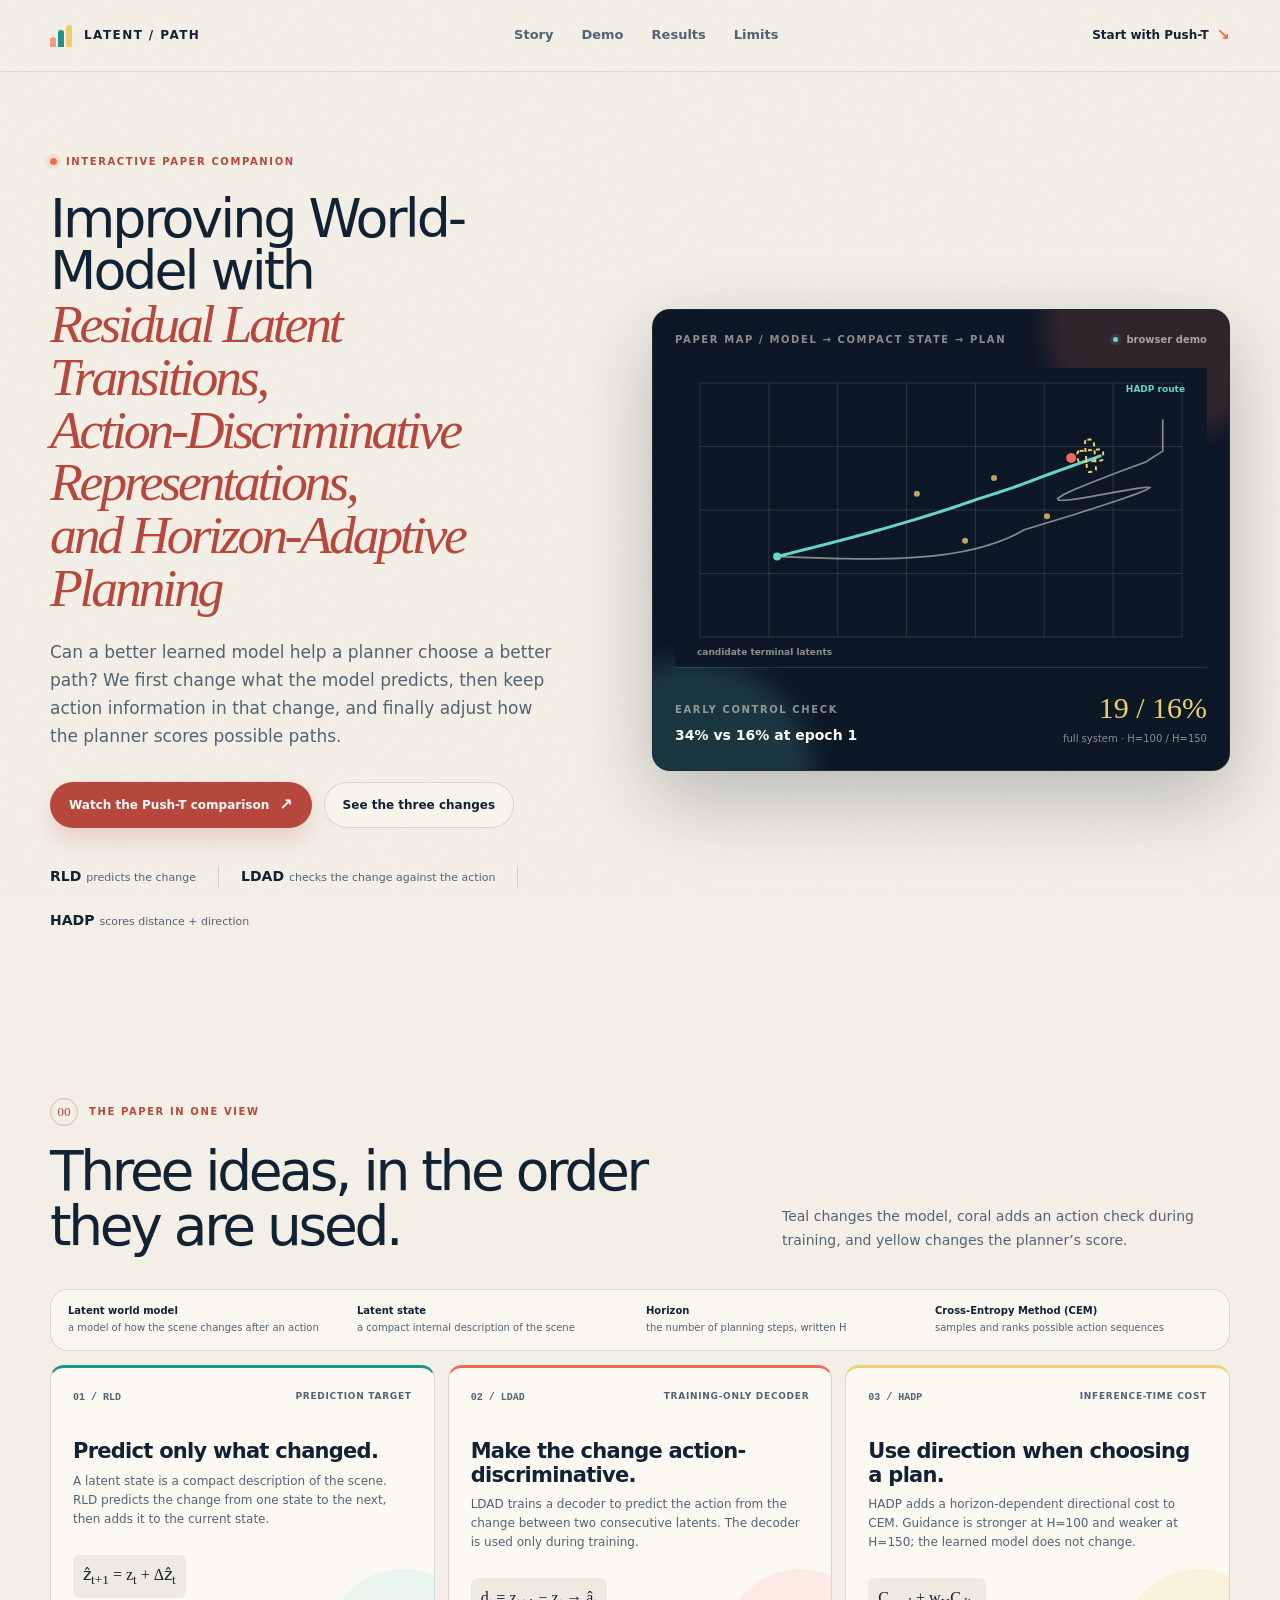
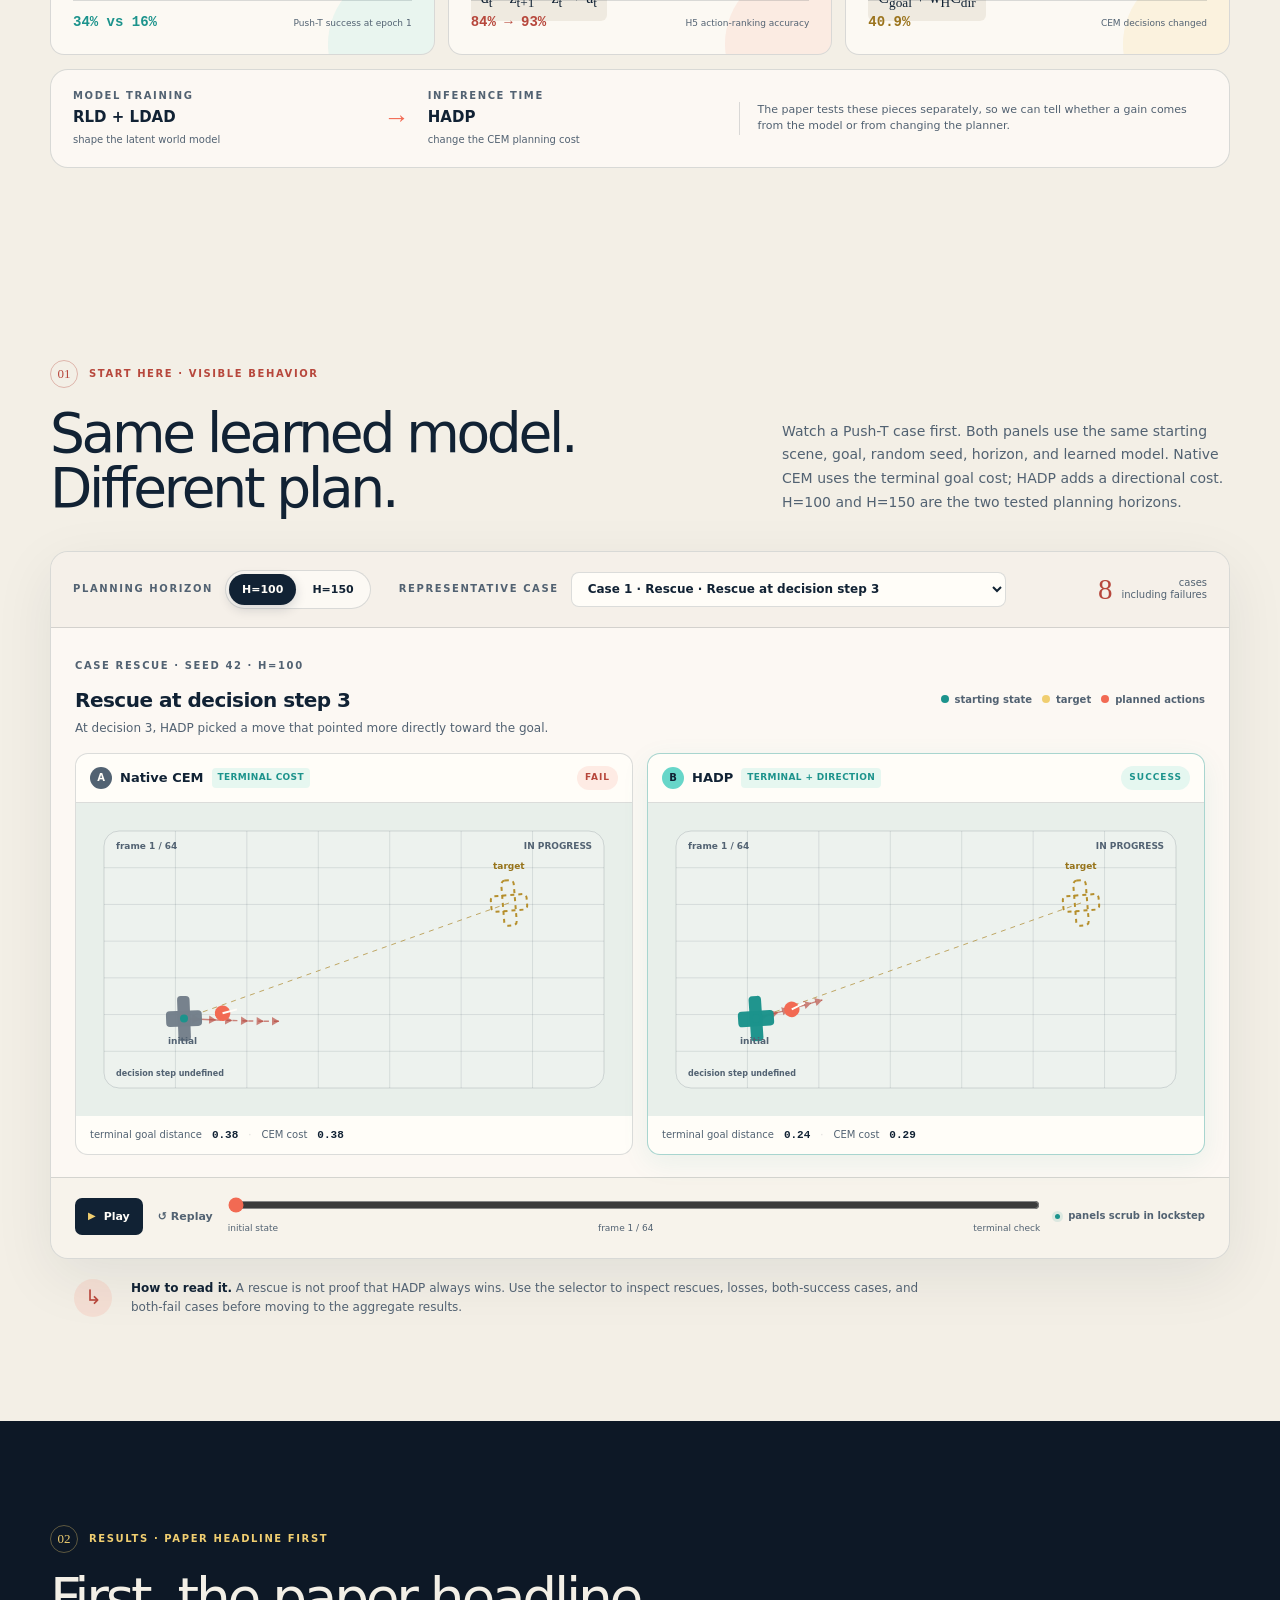
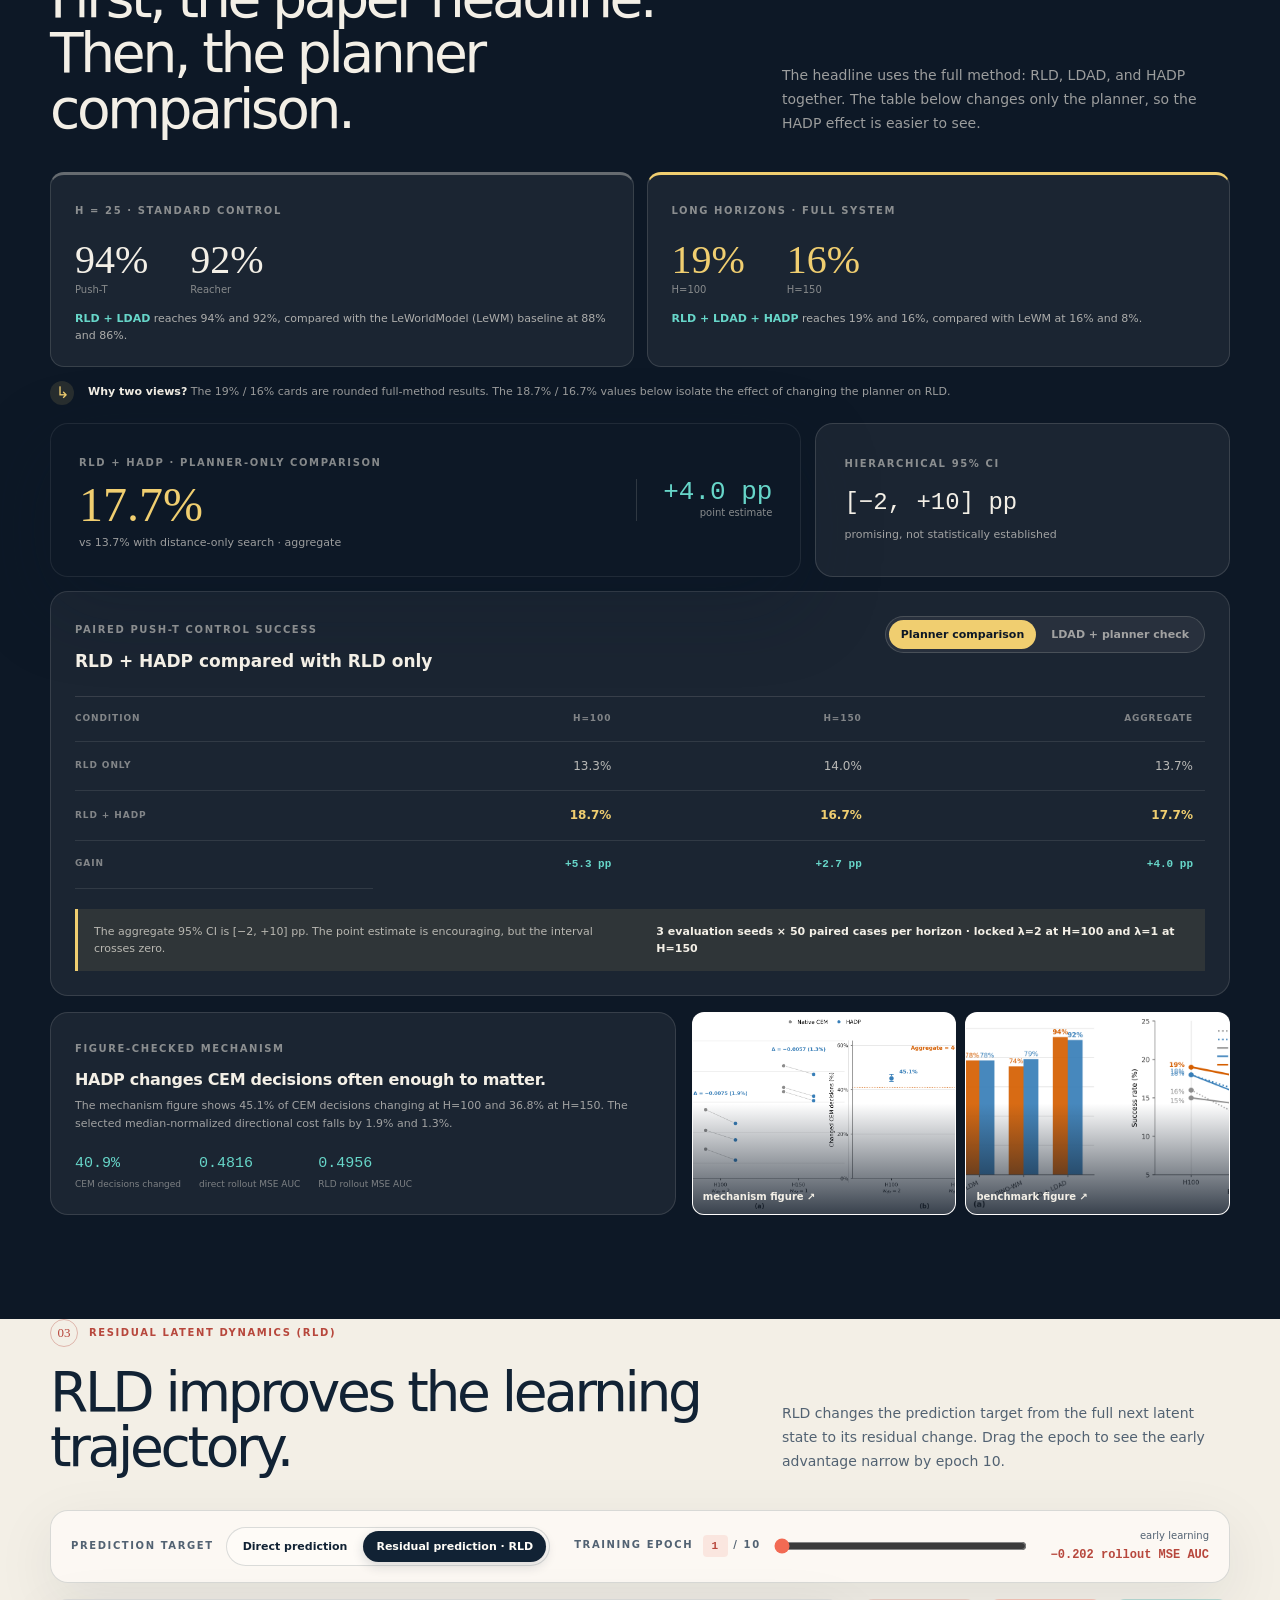
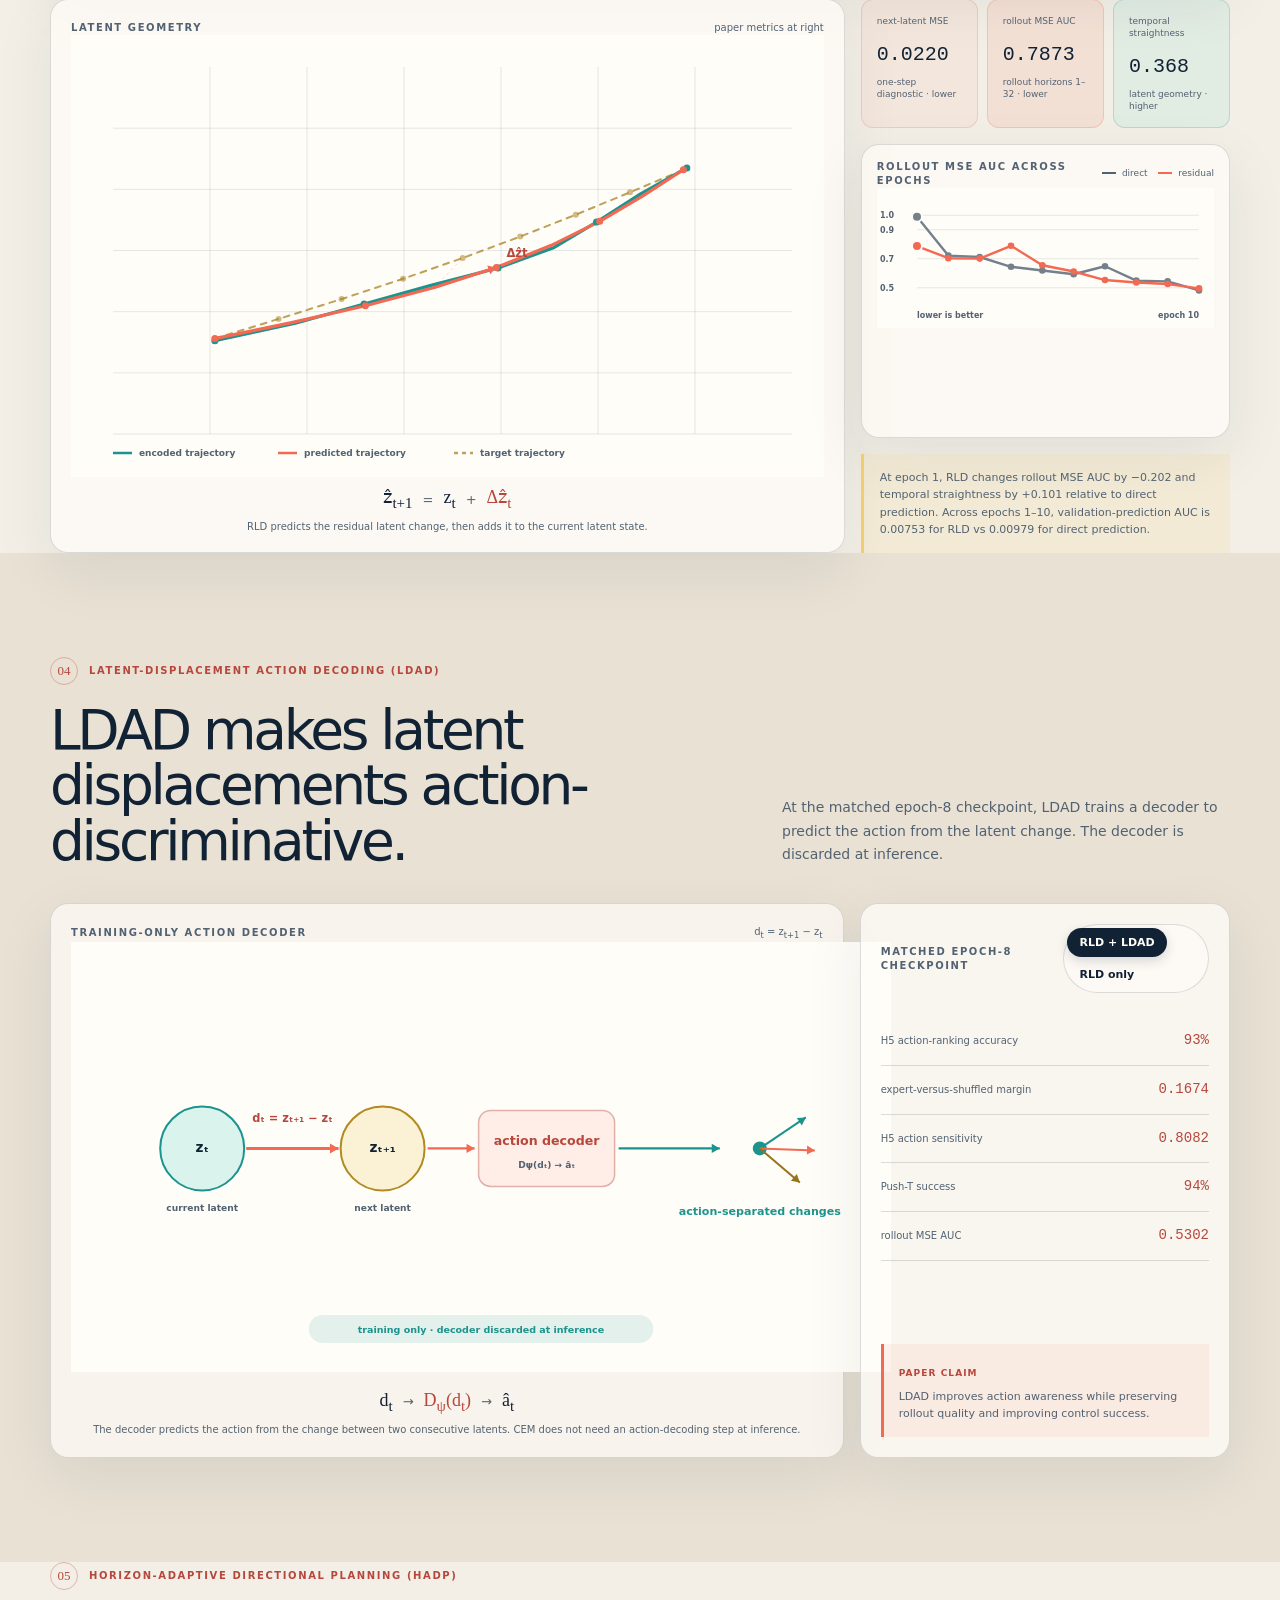
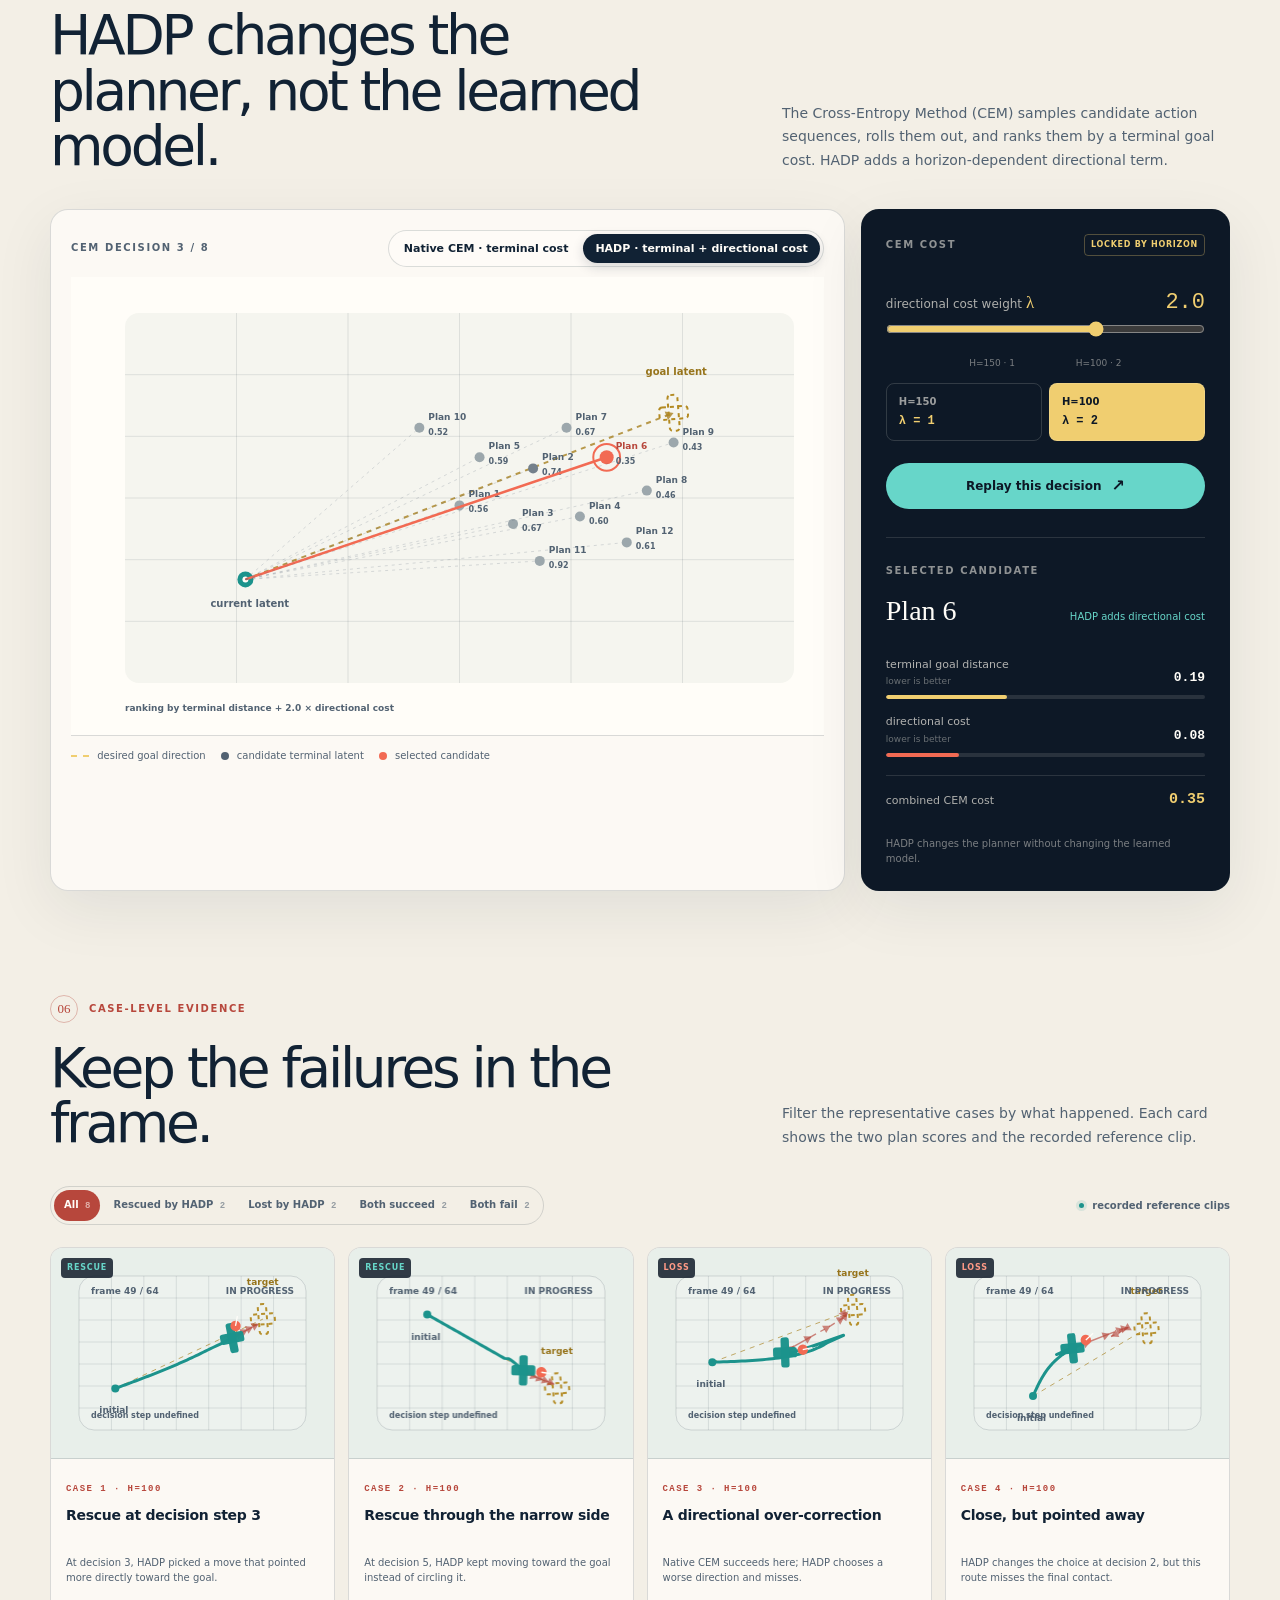
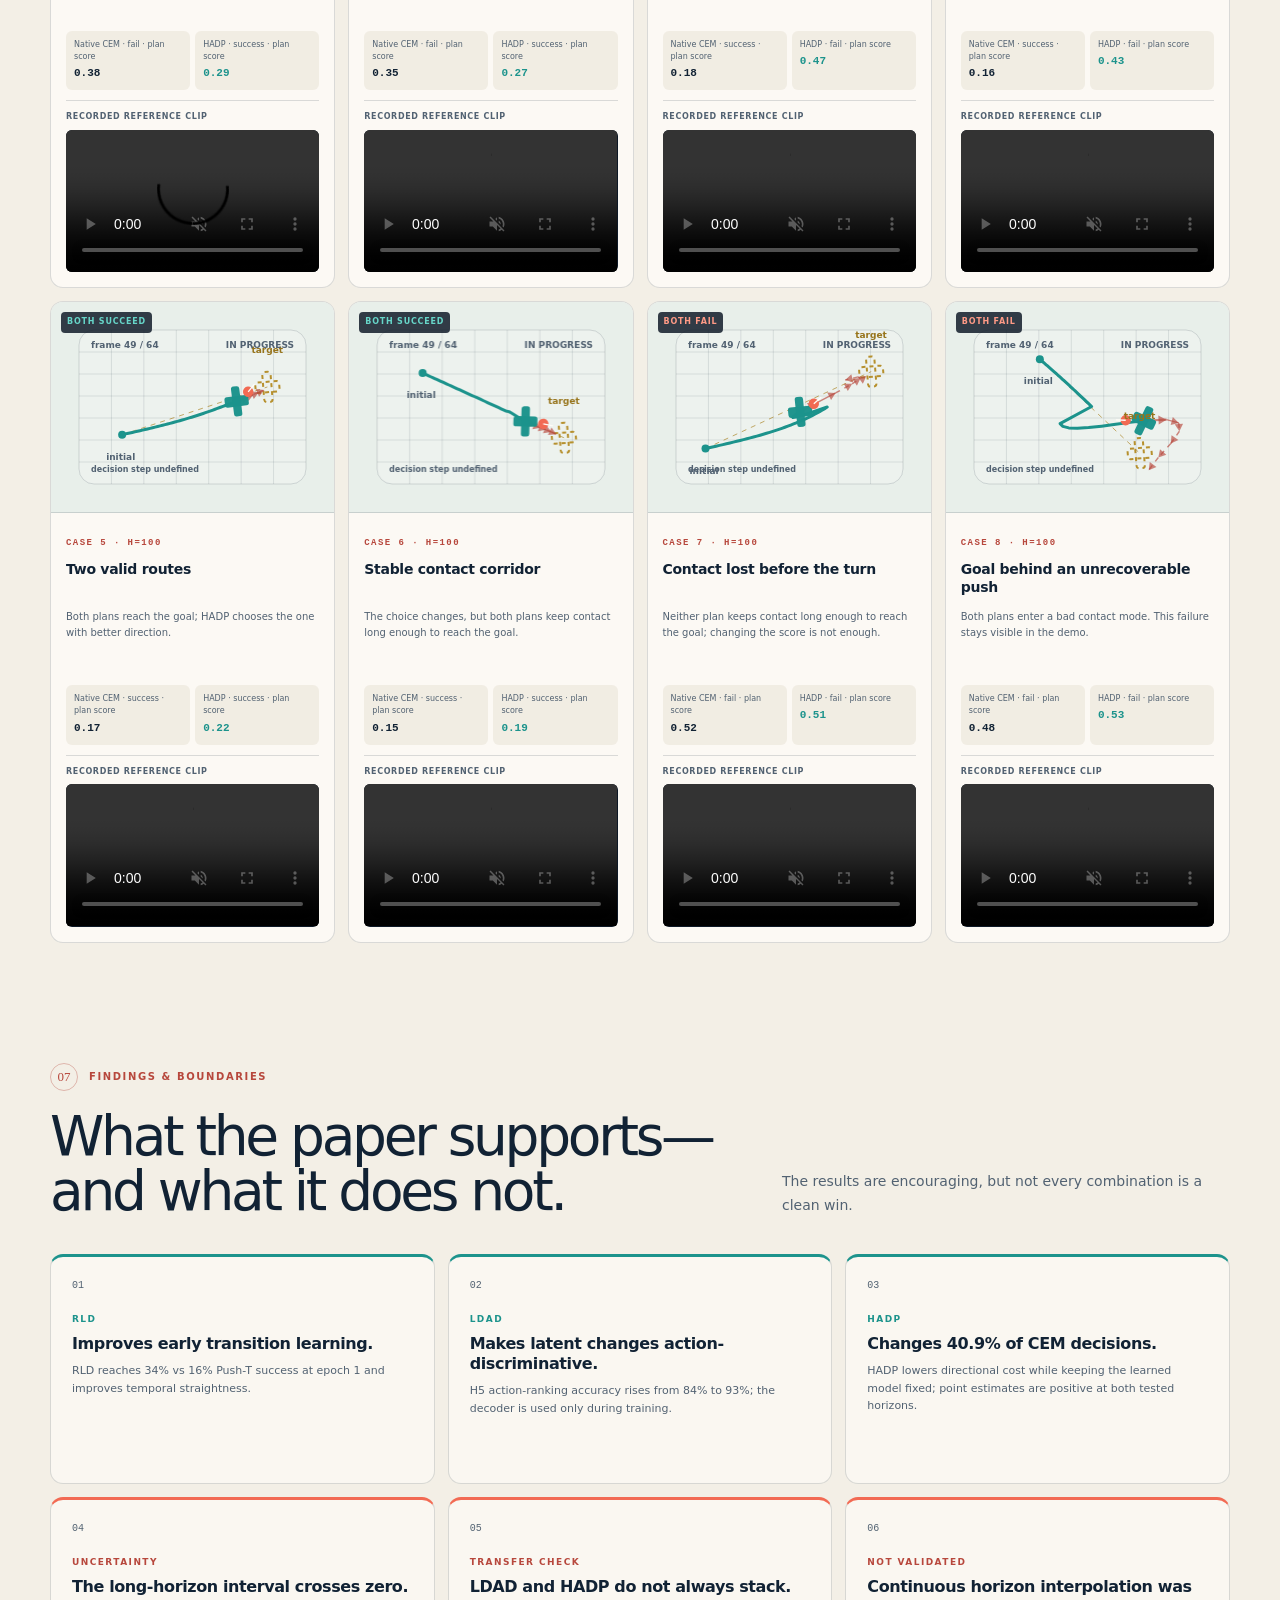
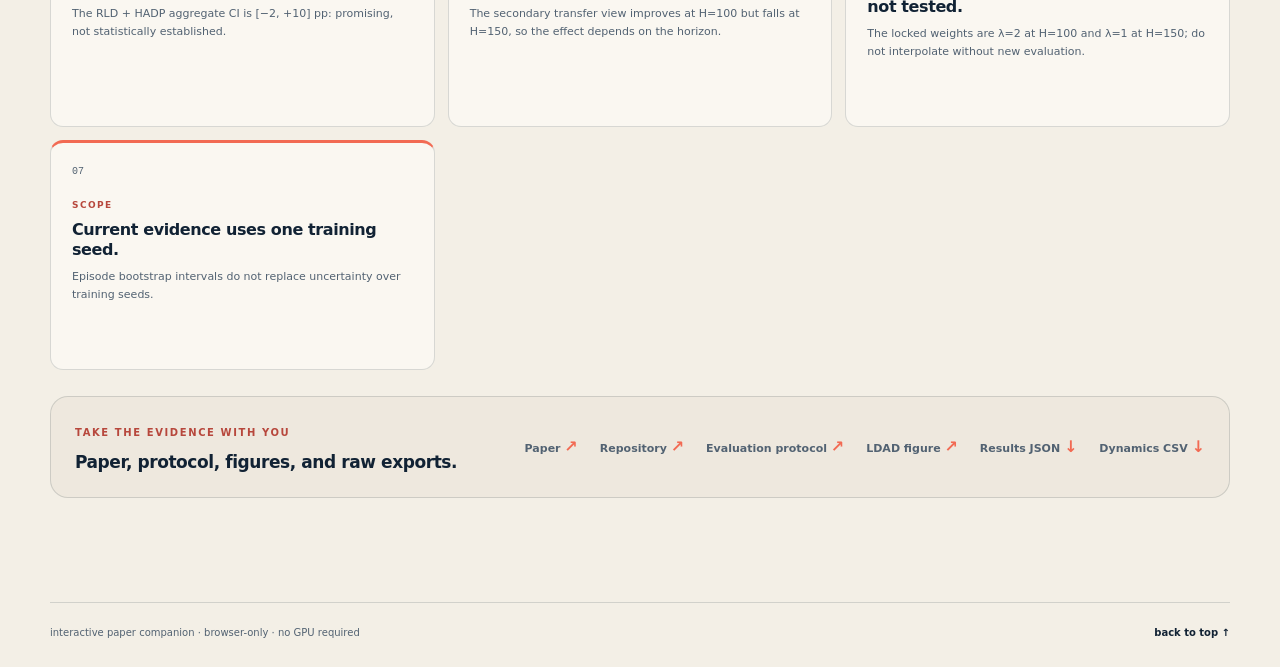
==== commit bb0f1d10: "Align demo language with paper title and terminology" ====
--- a/index.html
+++ b/index.html
@@ -5,7 +5,7 @@
     <meta name="viewport" content="width=device-width, initial-scale=1.0" />
     <meta name="description" content="Interactive companion to Improving World-Model with Residual Latent Transitions, Action-Discriminative Representations, and Horizon-Adaptive Planning." />
     <meta name="theme-color" content="#0d1826" />
-    <title>Learning Better Latent Dynamics, Planning Better Paths</title>
+    <title>Improving World-Model with Residual Latent Transitions, Action-Discriminative Representations, and Horizon-Adaptive Planning</title>
     <link rel="stylesheet" href="./styles.css" />
   </head>
   <body>
@@ -25,8 +25,7 @@
       <section class="hero section-shell">
         <div class="hero-copy">
           <p class="eyebrow"><span class="eyebrow-dot"></span> Interactive paper companion</p>
-          <h1>Learning better latent dynamics,<br /><em>planning better paths.</em></h1>
-          <p class="paper-title">Improving World-Model with Residual Latent Transitions, Action-Discriminative Representations, and Horizon-Adaptive Planning</p>
+          <h1 aria-label="Improving World-Model with Residual Latent Transitions, Action-Discriminative Representations, and Horizon-Adaptive Planning">Improving World-Model with<br /><em>Residual Latent Transitions,<br />Action-Discriminative Representations,<br />and Horizon-Adaptive Planning</em></h1>
           <p class="hero-lede">Can a better learned model help a planner choose a better path? We first change what the model predicts, then keep action information in that change, and finally adjust how the planner scores possible paths.</p>
           <div class="hero-actions"><a class="button button-primary" href="#rollouts">Watch the Push-T comparison <span aria-hidden="true">↗</span></a><a class="button button-quiet" href="#story">See the three changes</a></div>
           <div class="hero-proof" aria-label="Paper facts"><span><b>RLD</b> predicts the change</span><span><b>LDAD</b> checks the change against the action</span><span><b>HADP</b> scores distance + direction</span></div>
@@ -34,7 +33,7 @@
         <div class="hero-visual panel-dark" aria-label="Abstract planner preview">
           <div class="hero-visual-topline"><span class="mono-label">PAPER MAP / MODEL → COMPACT STATE → PLAN</span><span class="tiny-status"><i></i> browser demo</span></div>
           <canvas id="hero-canvas" width="620" height="350"></canvas>
-          <div class="hero-visual-footer"><div><span class="micro-label">early control check</span><strong>34% vs 16% after pass 1</strong></div><div class="hero-metric"><strong>19 / 16%</strong><span>full method · H100 / H150</span></div></div>
+          <div class="hero-visual-footer"><div><span class="micro-label">early control check</span><strong>34% vs 16% at epoch 1</strong></div><div class="hero-metric"><strong>19 / 16%</strong><span>full system · H=100 / H=150</span></div></div>
         </div>
       </section>
 
@@ -43,21 +42,21 @@
           <div><p class="section-kicker"><span>00</span> The paper in one view</p><h2>Three ideas, in the order they are used.</h2></div>
           <p class="section-intro">Teal changes the model, coral adds an action check during training, and yellow changes the planner’s score.</p>
         </div>
-        <div class="reader-glossary panel" aria-label="Quick translation of paper terms"><span><b>World model</b> a model of how the scene changes after an action</span><span><b>Latent state</b> a compact internal description of the scene</span><span><b>Horizon</b> how many future action steps the planner considers</span><span><b>CEM</b> a search through many possible action sequences</span></div>
+        <div class="reader-glossary panel" aria-label="Quick translation of paper terms"><span><b>Latent world model</b> a model of how the scene changes after an action</span><span><b>Latent state</b> a compact internal description of the scene</span><span><b>Horizon</b> the number of planning steps, written H</span><span><b>Cross-Entropy Method (CEM)</b> samples and ranks possible action sequences</span></div>
         <div class="paper-map">
-          <article class="stage-card stage-rld"><div class="stage-top"><span>01 / RLD</span><b>prediction target</b></div><h3>Predict only what changed.</h3><p>A latent state is a compact description of the scene. RLD predicts the change from one state to the next, then adds it to the current state.</p><div class="stage-equation">ẑ<sub>t+1</sub> = z<sub>t</sub> + Δẑ<sub>t</sub></div><div class="stage-result"><strong>34% vs 16%</strong><span>Push-T success after first pass</span></div></article>
-          <article class="stage-card stage-ldad"><div class="stage-top"><span>02 / LDAD</span><b>training check</b></div><h3>Make the change explain the action.</h3><p>LDAD trains a small decoder to recover the recorded action from the latent change. It is removed before testing.</p><div class="stage-equation">d<sub>t</sub> = z<sub>t+1</sub> − z<sub>t</sub> → â<sub>t</sub></div><div class="stage-result"><strong>84% → 93%</strong><span>5-step action choices ranked correctly</span></div></article>
-          <article class="stage-card stage-hadp"><div class="stage-top"><span>03 / HADP</span><b>planning rule</b></div><h3>Use direction when choosing a plan.</h3><p>CEM tries many action sequences. HADP adds a cost when a predicted move points away from the goal. The learned model does not change.</p><div class="stage-equation">C<sub>goal</sub> + w<sub>H</sub>C<sub>dir</sub></div><div class="stage-result"><strong>40.9%</strong><span>of CEM choices changed</span></div></article>
+          <article class="stage-card stage-rld"><div class="stage-top"><span>01 / RLD</span><b>prediction target</b></div><h3>Predict only what changed.</h3><p>A latent state is a compact description of the scene. RLD predicts the change from one state to the next, then adds it to the current state.</p><div class="stage-equation">ẑ<sub>t+1</sub> = z<sub>t</sub> + Δẑ<sub>t</sub></div><div class="stage-result"><strong>34% vs 16%</strong><span>Push-T success at epoch 1</span></div></article>
+          <article class="stage-card stage-ldad"><div class="stage-top"><span>02 / LDAD</span><b>training-only decoder</b></div><h3>Make the change action-discriminative.</h3><p>LDAD trains a decoder to predict the action from the change between two consecutive latents. The decoder is used only during training.</p><div class="stage-equation">d<sub>t</sub> = z<sub>t+1</sub> − z<sub>t</sub> → â<sub>t</sub></div><div class="stage-result"><strong>84% → 93%</strong><span>H5 action-ranking accuracy</span></div></article>
+          <article class="stage-card stage-hadp"><div class="stage-top"><span>03 / HADP</span><b>inference-time cost</b></div><h3>Use direction when choosing a plan.</h3><p>HADP adds a horizon-dependent directional cost to CEM. Guidance is stronger at H=100 and weaker at H=150; the learned model does not change.</p><div class="stage-equation">C<sub>goal</sub> + w<sub>H</sub>C<sub>dir</sub></div><div class="stage-result"><strong>40.9%</strong><span>CEM decisions changed</span></div></article>
         </div>
-        <div class="method-separation panel"><div><span class="mono-label">MODEL TRAINING</span><strong>RLD + LDAD</strong><small>teach the model useful compact states</small></div><div class="separation-arrow">→</div><div><span class="mono-label">PLANNING TIME</span><strong>HADP</strong><small>scores possible paths after prediction</small></div><p>The paper tests these pieces separately, so we can tell whether a gain comes from the model or from the planner.</p></div>
+        <div class="method-separation panel"><div><span class="mono-label">MODEL TRAINING</span><strong>RLD + LDAD</strong><small>shape the latent world model</small></div><div class="separation-arrow">→</div><div><span class="mono-label">INFERENCE TIME</span><strong>HADP</strong><small>change the CEM planning cost</small></div><p>The paper tests these pieces separately, so we can tell whether a gain comes from the model or from changing the planner.</p></div>
       </section>
 
       <section class="section-shell section-first" id="rollouts">
-        <div class="section-head section-head-wide"><div><p class="section-kicker"><span>01</span> Start here · visible behavior</p><h2>Same learned model. Different plan.</h2></div><p class="section-intro">Watch a Push-T case first. Both panels use the same starting scene, goal, random seed, horizon, and learned model. Native CEM uses distance to the goal; HADP also uses movement direction. H100 and H150 tell you how many future action steps the planner considers.</p></div>
+        <div class="section-head section-head-wide"><div><p class="section-kicker"><span>01</span> Start here · visible behavior</p><h2>Same learned model. Different plan.</h2></div><p class="section-intro">Watch a Push-T case first. Both panels use the same starting scene, goal, random seed, horizon, and learned model. Native CEM uses the terminal goal cost; HADP adds a directional cost. H=100 and H=150 are the two tested planning horizons.</p></div>
         <div class="panel rollout-panel">
-          <div class="control-strip"><div class="control-block"><span class="control-label">Horizon</span><div class="segmented" role="group" aria-label="Planning horizon"><button class="segment is-active" data-horizon="100" type="button">H100</button><button class="segment" data-horizon="150" type="button">H150</button></div></div><div class="control-block episode-control"><label class="control-label" for="episode-select">Representative case</label><select id="episode-select" class="select-control" aria-label="Choose a representative episode"></select></div><div class="case-count"><strong>8</strong><span>cases<br />including failures</span></div></div>
-          <div class="rollout-context"><div><span class="mono-label" id="rollout-case-code">CASE RESCUE · SEED 42 · H100</span><h3 id="rollout-case-title">Rescue at decision step 3</h3><p id="rollout-case-caption">At decision 3, HADP picked a move that pointed more directly toward the goal.</p></div><div class="context-chips"><span class="context-chip"><i class="dot dot-cyan"></i> starting state</span><span class="context-chip"><i class="dot dot-yellow"></i> target</span><span class="context-chip"><i class="dot dot-coral"></i> planned actions</span></div></div>
-          <div class="planner-grid"><article class="planner-card"><div class="planner-card-head"><div><span class="planner-index">A</span><span class="planner-name">Native CEM</span><span class="planner-tag">distance only</span></div><span class="result-pill result-pill-muted" id="native-result">FAIL</span></div><canvas id="native-rollout" class="rollout-canvas" width="640" height="360"></canvas><div class="planner-card-foot"><span>goal distance</span><strong id="native-distance">0.38</strong><span class="foot-sep">·</span><span>plan score</span><strong id="native-score">0.38</strong></div></article><article class="planner-card planner-card-accent"><div class="planner-card-head"><div><span class="planner-index planner-index-accent">B</span><span class="planner-name">HADP</span><span class="planner-tag">distance + direction</span></div><span class="result-pill result-pill-success" id="hadp-result">SUCCESS</span></div><canvas id="hadp-rollout" class="rollout-canvas" width="640" height="360"></canvas><div class="planner-card-foot"><span>goal distance</span><strong id="hadp-distance">0.24</strong><span class="foot-sep">·</span><span>plan score</span><strong id="hadp-score">0.29</strong></div></article></div>
+          <div class="control-strip"><div class="control-block"><span class="control-label">Planning horizon</span><div class="segmented" role="group" aria-label="Planning horizon"><button class="segment is-active" data-horizon="100" type="button">H=100</button><button class="segment" data-horizon="150" type="button">H=150</button></div></div><div class="control-block episode-control"><label class="control-label" for="episode-select">Representative case</label><select id="episode-select" class="select-control" aria-label="Choose a representative episode"></select></div><div class="case-count"><strong>8</strong><span>cases<br />including failures</span></div></div>
+          <div class="rollout-context"><div><span class="mono-label" id="rollout-case-code">CASE RESCUE · SEED 42 · H=100</span><h3 id="rollout-case-title">Rescue at decision step 3</h3><p id="rollout-case-caption">At decision 3, HADP picked a move that pointed more directly toward the goal.</p></div><div class="context-chips"><span class="context-chip"><i class="dot dot-cyan"></i> starting state</span><span class="context-chip"><i class="dot dot-yellow"></i> target</span><span class="context-chip"><i class="dot dot-coral"></i> planned actions</span></div></div>
+          <div class="planner-grid"><article class="planner-card"><div class="planner-card-head"><div><span class="planner-index">A</span><span class="planner-name">Native CEM</span><span class="planner-tag">terminal cost</span></div><span class="result-pill result-pill-muted" id="native-result">FAIL</span></div><canvas id="native-rollout" class="rollout-canvas" width="640" height="360"></canvas><div class="planner-card-foot"><span>terminal goal distance</span><strong id="native-distance">0.38</strong><span class="foot-sep">·</span><span>CEM cost</span><strong id="native-score">0.38</strong></div></article><article class="planner-card planner-card-accent"><div class="planner-card-head"><div><span class="planner-index planner-index-accent">B</span><span class="planner-name">HADP</span><span class="planner-tag">terminal + direction</span></div><span class="result-pill result-pill-success" id="hadp-result">SUCCESS</span></div><canvas id="hadp-rollout" class="rollout-canvas" width="640" height="360"></canvas><div class="planner-card-foot"><span>terminal goal distance</span><strong id="hadp-distance">0.24</strong><span class="foot-sep">·</span><span>CEM cost</span><strong id="hadp-score">0.29</strong></div></article></div>
           <div class="rollout-controls"><button class="icon-button" id="play-rollout" type="button" aria-label="Play rollout"><span class="play-icon">▶</span><span id="play-label">Play</span></button><button class="text-button" id="replay-rollout" type="button">↺ Replay</button><div class="scrub-wrap"><label class="sr-only" for="rollout-scrub">Scrub synchronized rollout</label><input id="rollout-scrub" type="range" min="0" max="64" value="0" step="1" /><div class="scrub-ticks"><span>initial state</span><span id="frame-label">frame 1 / 64</span><span>terminal check</span></div></div><span class="replay-note"><i></i> panels scrub in lockstep</span></div>
         </div>
         <div class="section-note"><span class="note-mark">↳</span><p><strong>How to read it.</strong> A rescue is not proof that HADP always wins. Use the selector to inspect rescues, losses, both-success cases, and both-fail cases before moving to the aggregate results.</p></div>
@@ -65,27 +64,27 @@
 
       <section class="section-shell evidence-section" id="evidence">
         <div class="section-head section-head-wide"><div><p class="section-kicker"><span>02</span> Results · paper headline first</p><h2>First, the paper headline. Then, the planner comparison.</h2></div><p class="section-intro">The headline uses the full method: RLD, LDAD, and HADP together. The table below changes only the planner, so the HADP effect is easier to see.</p></div>
-        <div class="paper-results-grid"><article class="paper-result-card"><span class="mono-label">H = 25 · STANDARD CONTROL</span><div class="paper-result-row"><div><strong>94%</strong><span>Push-T</span></div><div><strong>92%</strong><span>Reacher</span></div></div><p><b>RLD + LDAD</b> reaches 94% and 92%, compared with the LeWM baseline (an earlier method) at 88% and 86%.</p></article><article class="paper-result-card paper-result-card-accent"><span class="mono-label">LONG HORIZONS · FULL METHOD</span><div class="paper-result-row"><div><strong>19%</strong><span>H100</span></div><div><strong>16%</strong><span>H150</span></div></div><p><b>RLD + LDAD + HADP</b> reaches 19% and 16%, compared with the LeWM baseline at 16% and 8%.</p></article></div>
+        <div class="paper-results-grid"><article class="paper-result-card"><span class="mono-label">H = 25 · STANDARD CONTROL</span><div class="paper-result-row"><div><strong>94%</strong><span>Push-T</span></div><div><strong>92%</strong><span>Reacher</span></div></div><p><b>RLD + LDAD</b> reaches 94% and 92%, compared with the LeWorldModel (LeWM) baseline at 88% and 86%.</p></article><article class="paper-result-card paper-result-card-accent"><span class="mono-label">LONG HORIZONS · FULL SYSTEM</span><div class="paper-result-row"><div><strong>19%</strong><span>H=100</span></div><div><strong>16%</strong><span>H=150</span></div></div><p><b>RLD + LDAD + HADP</b> reaches 19% and 16%, compared with LeWM at 16% and 8%.</p></article></div>
         <div class="paper-note"><span>↳</span><p><strong>Why two views?</strong> The 19% / 16% cards are rounded full-method results. The 18.7% / 16.7% values below isolate the effect of changing the planner on RLD.</p></div>
         <div class="evidence-topline"><div class="evidence-hero panel-dark"><div><span class="mono-label">RLD + HADP · PLANNER-ONLY COMPARISON</span><strong>17.7%</strong><span class="evidence-sub">vs 13.7% with distance-only search · aggregate</span></div><div class="gain-badge"><strong>+4.0 pp</strong><span>point estimate</span></div></div><div class="ci-card panel"><span class="mono-label">HIERARCHICAL 95% CI</span><strong>[−2, +10] pp</strong><span>promising, not statistically established</span></div></div>
         <div class="results-panel panel"><div class="results-header"><div><span class="mono-label">PAIRED PUSH-T CONTROL SUCCESS</span><h3 id="results-title">RLD + HADP compared with RLD only</h3></div><div class="toggle-group result-tabs" role="tablist" aria-label="Result comparison"><button class="toggle-button is-active" data-result-tab="headline" type="button">Planner comparison</button><button class="toggle-button" data-result-tab="transfer" type="button">LDAD + planner check</button></div></div><div id="results-table" class="results-table-wrap"></div><div id="results-insight" class="results-insight"></div></div>
-        <div class="figure-context-row"><div class="figure-context-copy"><span class="mono-label">FIGURE-CHECKED MECHANISM</span><h3>HADP changes the chosen plan often enough to matter.</h3><p id="figure-context-copy">The mechanism figure shows a 45.1% choice-change rate at H100 and 36.8% at H150, with directional cost reductions of 1.9% and 1.3%.</p><div class="figure-stat-row"><span><b>40.9%</b><small>choices changed</small></span><span><b>0.4816</b><small>direct prediction AUC</small></span><span><b>0.4956</b><small>residual prediction AUC</small></span></div></div><div class="figure-thumbs" aria-label="Source figure exports"><a href="./assets/figures/hadp_mechanism.png" target="_blank" rel="noreferrer"><img src="./assets/figures/hadp_mechanism.png" alt="HADP mechanism figure export" /><span>mechanism figure ↗</span></a><a href="./assets/figures/sota_comparison.png" target="_blank" rel="noreferrer"><img src="./assets/figures/sota_comparison.png" alt="Paper benchmark figure export" /><span>benchmark figure ↗</span></a></div></div>
+        <div class="figure-context-row"><div class="figure-context-copy"><span class="mono-label">FIGURE-CHECKED MECHANISM</span><h3>HADP changes CEM decisions often enough to matter.</h3><p id="figure-context-copy">The mechanism figure shows 45.1% of CEM decisions changing at H=100 and 36.8% at H=150. The selected median-normalized directional cost falls by 1.9% and 1.3%.</p><div class="figure-stat-row"><span><b>40.9%</b><small>CEM decisions changed</small></span><span><b>0.4816</b><small>direct rollout MSE AUC</small></span><span><b>0.4956</b><small>RLD rollout MSE AUC</small></span></div></div><div class="figure-thumbs" aria-label="Source figure exports"><a href="./assets/figures/hadp_mechanism.png" target="_blank" rel="noreferrer"><img src="./assets/figures/hadp_mechanism.png" alt="HADP mechanism figure export" /><span>mechanism figure ↗</span></a><a href="./assets/figures/sota_comparison.png" target="_blank" rel="noreferrer"><img src="./assets/figures/sota_comparison.png" alt="Paper benchmark figure export" /><span>benchmark figure ↗</span></a></div></div>
       </section>
 
       <section class="section-shell" id="dynamics">
-        <div class="section-head section-head-wide"><div><p class="section-kicker"><span>03</span> RLD · learn the change</p><h2>RLD helps most early, and keeps predicted paths straighter.</h2></div><p class="section-intro">RLD changes what the predictor has to learn. Drag the training pass to see the early advantage narrow by pass 10.</p></div>
-        <div class="dynamics-toolbar panel"><div class="control-block"><span class="control-label">Prediction target</span><div class="segmented" role="group" aria-label="Prediction target"><button class="segment" data-dynamics-model="direct" type="button">Direct prediction</button><button class="segment is-active" data-dynamics-model="residual" type="button">Residual prediction</button></div></div><div class="epoch-control"><label class="control-label" for="epoch-slider">Training pass <output id="epoch-value">1</output> / 10</label><input id="epoch-slider" type="range" min="1" max="10" value="1" step="1" /></div><div class="epoch-callout"><span>early advantage</span><strong id="epoch-delta">−0.202 long-run error</strong></div></div>
-        <div class="dynamics-layout"><div class="panel latent-visual-panel"><div class="plot-toolbar"><span class="mono-label">COMPACT STATE PLANE</span><span class="plot-hint">numbers at right</span></div><canvas id="latent-canvas" width="820" height="480"></canvas><div class="latent-equation" id="latent-equation"><span>ẑ<sub>t+1</sub></span><b>=</b><span>z<sub>t</sub></span><b>+</b><span class="equation-accent">Δẑ<sub>t</sub></span></div><p class="plot-caption">RLD predicts the action-caused change, then adds it to the current state.</p></div><aside class="dynamics-aside"><div class="metric-grid"><div class="metric-card"><span>one-step prediction error</span><strong id="metric-next">0.0220</strong><small>one prediction step · lower</small></div><div class="metric-card metric-card-coral"><span>long-run prediction error</span><strong id="metric-rollout">0.7873</strong><small>steps 1–32 · lower</small></div><div class="metric-card metric-card-teal"><span>path straightness</span><strong id="metric-straightness">0.368</strong><small>predicted path · higher</small></div></div><div class="panel mini-chart-panel"><div class="mini-chart-head"><span class="mono-label">LONG-RUN ERROR ACROSS PASSES</span><span class="chart-key"><i class="key-direct"></i> direct <i class="key-residual"></i> residual</span></div><canvas id="dynamics-chart" width="650" height="270"></canvas></div><div class="dynamics-readout" id="dynamics-readout">At pass 1, residual prediction lowers long-run error by 0.202 and raises path straightness by 0.101 on this one-seed trace.</div></aside></div>
+        <div class="section-head section-head-wide"><div><p class="section-kicker"><span>03</span> Residual Latent Dynamics (RLD)</p><h2>RLD improves the learning trajectory.</h2></div><p class="section-intro">RLD changes the prediction target from the full next latent state to its residual change. Drag the epoch to see the early advantage narrow by epoch 10.</p></div>
+        <div class="dynamics-toolbar panel"><div class="control-block"><span class="control-label">Prediction target</span><div class="segmented" role="group" aria-label="Prediction target"><button class="segment" data-dynamics-model="direct" type="button">Direct prediction</button><button class="segment is-active" data-dynamics-model="residual" type="button">Residual prediction · RLD</button></div></div><div class="epoch-control"><label class="control-label" for="epoch-slider">Training epoch <output id="epoch-value">1</output> / 10</label><input id="epoch-slider" type="range" min="1" max="10" value="1" step="1" /></div><div class="epoch-callout"><span>early learning</span><strong id="epoch-delta">−0.202 rollout MSE AUC</strong></div></div>
+        <div class="dynamics-layout"><div class="panel latent-visual-panel"><div class="plot-toolbar"><span class="mono-label">LATENT GEOMETRY</span><span class="plot-hint">paper metrics at right</span></div><canvas id="latent-canvas" width="820" height="480"></canvas><div class="latent-equation" id="latent-equation"><span>ẑ<sub>t+1</sub></span><b>=</b><span>z<sub>t</sub></span><b>+</b><span class="equation-accent">Δẑ<sub>t</sub></span></div><p class="plot-caption">RLD predicts the residual latent change, then adds it to the current latent state.</p></div><aside class="dynamics-aside"><div class="metric-grid"><div class="metric-card"><span>next-latent MSE</span><strong id="metric-next">0.0220</strong><small>one-step diagnostic · lower</small></div><div class="metric-card metric-card-coral"><span>rollout MSE AUC</span><strong id="metric-rollout">0.7873</strong><small>rollout horizons 1–32 · lower</small></div><div class="metric-card metric-card-teal"><span>temporal straightness</span><strong id="metric-straightness">0.368</strong><small>latent geometry · higher</small></div></div><div class="panel mini-chart-panel"><div class="mini-chart-head"><span class="mono-label">ROLLOUT MSE AUC ACROSS EPOCHS</span><span class="chart-key"><i class="key-direct"></i> direct <i class="key-residual"></i> residual</span></div><canvas id="dynamics-chart" width="650" height="270"></canvas></div><div class="dynamics-readout" id="dynamics-readout">At epoch 1, residual prediction lowers rollout MSE AUC by 0.202 and raises temporal straightness by 0.101 relative to direct prediction.</div></aside></div>
       </section>
 
       <section class="section-shell section-tint" id="ldad">
-        <div class="section-head section-head-wide"><div><p class="section-kicker"><span>04</span> LDAD · retain action information</p><h2>LDAD keeps action information in the change.</h2></div><p class="section-intro">During training, LDAD asks a small decoder to recover the action from the latent displacement. Remove it before testing; CEM never uses it at test time.</p></div>
-        <div class="ldad-layout"><div class="panel ldad-visual-panel"><div class="plot-toolbar"><span class="mono-label">ACTION CHECK USED DURING TRAINING</span><span class="plot-hint">d<sub>t</sub> = z<sub>t+1</sub> − z<sub>t</sub></span></div><canvas id="ldad-canvas" width="820" height="430"></canvas><div class="latent-equation"><span>d<sub>t</sub></span><b>→</b><span class="equation-accent">D<sub>ψ</sub>(d<sub>t</sub>)</span><b>→</b><span>â<sub>t</sub></span></div><p class="plot-caption">The decoder reads the change between two compact states, not the states themselves. It is removed before planning.</p></div><aside class="panel ldad-aside"><div class="plot-toolbar"><span class="mono-label">SAME CHECKPOINT · PASS 8</span><div class="toggle-group" role="group" aria-label="LDAD comparison"><button class="toggle-button is-active" data-ldad-model="ldad" type="button">RLD + LDAD</button><button class="toggle-button" data-ldad-model="rld" type="button">RLD only</button></div></div><div class="ldad-score-list"><div><span>5-step action ranking</span><strong id="ldad-ranking">93%</strong></div><div><span>real vs shuffled action gap</span><strong id="ldad-margin">0.1674</strong></div><div><span>5-step action sensitivity</span><strong id="ldad-sensitivity">0.8082</strong></div><div><span>Push-T success</span><strong id="ldad-control">94%</strong></div><div><span>long-run prediction error</span><strong id="ldad-rollout">0.5302</strong></div></div><div class="ldad-claim"><span>paper claim</span><p>LDAD makes the model’s changes more action-aware while keeping prediction quality similar.</p></div></aside></div>
+        <div class="section-head section-head-wide"><div><p class="section-kicker"><span>04</span> Latent-Displacement Action Decoding (LDAD)</p><h2>LDAD makes latent displacements action-discriminative.</h2></div><p class="section-intro">At the matched epoch-8 checkpoint, LDAD trains a decoder to predict the action from the latent change. The decoder is discarded at inference.</p></div>
+        <div class="ldad-layout"><div class="panel ldad-visual-panel"><div class="plot-toolbar"><span class="mono-label">TRAINING-ONLY ACTION DECODER</span><span class="plot-hint">d<sub>t</sub> = z<sub>t+1</sub> − z<sub>t</sub></span></div><canvas id="ldad-canvas" width="820" height="430"></canvas><div class="latent-equation"><span>d<sub>t</sub></span><b>→</b><span class="equation-accent">D<sub>ψ</sub>(d<sub>t</sub>)</span><b>→</b><span>â<sub>t</sub></span></div><p class="plot-caption">The decoder predicts the action from the change between two consecutive latents. CEM does not need an action-decoding step at inference.</p></div><aside class="panel ldad-aside"><div class="plot-toolbar"><span class="mono-label">MATCHED EPOCH-8 CHECKPOINT</span><div class="toggle-group" role="group" aria-label="LDAD comparison"><button class="toggle-button is-active" data-ldad-model="ldad" type="button">RLD + LDAD</button><button class="toggle-button" data-ldad-model="rld" type="button">RLD only</button></div></div><div class="ldad-score-list"><div><span>H5 action-ranking accuracy</span><strong id="ldad-ranking">93%</strong></div><div><span>expert-versus-shuffled margin</span><strong id="ldad-margin">0.1674</strong></div><div><span>H5 action sensitivity</span><strong id="ldad-sensitivity">0.8082</strong></div><div><span>Push-T success</span><strong id="ldad-control">94%</strong></div><div><span>rollout MSE AUC</span><strong id="ldad-rollout">0.5302</strong></div></div><div class="ldad-claim"><span>paper claim</span><p>LDAD improves action awareness while preserving rollout quality and improving control success.</p></div></aside></div>
       </section>
 
       <section class="section-shell" id="microscope">
-        <div class="section-head section-head-wide"><div><p class="section-kicker"><span>05</span> HADP · rank the plan</p><h2>See one planning choice up close.</h2></div><p class="section-intro">CEM tries many possible action sequences. Native CEM chooses by final distance; HADP also checks whether each predicted move points toward the goal.</p></div>
-        <div class="microscope-layout"><div class="panel microscope-plot-panel"><div class="plot-toolbar"><span class="mono-label">PLANNING CHOICE 3 / 8</span><div class="toggle-group" role="group" aria-label="Planner used for candidate ranking"><button class="toggle-button" data-planner-mode="native" type="button">Native CEM · distance only</button><button class="toggle-button is-active" data-planner-mode="hadp" type="button">HADP · distance + direction</button></div></div><canvas id="microscope-canvas" width="820" height="500"></canvas><div class="plot-legend"><span><i class="legend-line legend-line-goal"></i> goal direction</span><span><i class="legend-dot legend-dot-candidate"></i> possible future state</span><span><i class="legend-dot legend-dot-selected"></i> chosen future state</span></div></div><aside class="panel microscope-aside"><div class="aside-heading"><span class="mono-label">HOW THE PLAN IS SCORED</span><span class="lock-badge">SET FOR EACH HORIZON</span></div><div class="weight-row"><span>how much direction matters <b>λ</b></span><output id="weight-value">2.0</output></div><div class="range-wrap"><input id="weight-slider" type="range" min="0" max="3" value="2" step="0.1" aria-label="Directional cost weight" /><div class="range-markers" aria-hidden="true"><span style="left: 33.33%">H150 · 1</span><span style="left: 66.66%">H100 · 2</span></div></div><div class="locked-horizons"><button class="locked-horizon" data-horizon="150" type="button"><span>H150</span><strong>λ = 1</strong></button><button class="locked-horizon is-active" data-horizon="100" type="button"><span>H100</span><strong>λ = 2</strong></button></div><button class="button button-dark-wide" id="microscope-replay" type="button">Replay this choice <span aria-hidden="true">↗</span></button><div class="selected-candidate"><span class="micro-label">CHOSEN PLAN</span><div class="selected-line"><strong id="selected-candidate">Plan 6</strong><span id="selected-candidate-note">HADP adds goal direction</span></div></div><div class="score-stack"><div class="score-row"><div><span>distance to goal at the end</span><small>lower is better</small></div><strong id="terminal-score">0.19</strong></div><div class="score-bar"><i id="terminal-score-bar" style="width: 38%"></i></div><div class="score-row"><div><span>direction penalty</span><small>lower is better</small></div><strong id="direction-score">0.08</strong></div><div class="score-bar score-bar-coral"><i id="direction-score-bar" style="width: 22%"></i></div><div class="score-total"><span>total score</span><strong id="combined-score">0.35</strong></div></div><p class="aside-footnote">HADP changes which plan is chosen. It does not change the learned model.</p></aside></div>
+        <div class="section-head section-head-wide"><div><p class="section-kicker"><span>05</span> Horizon-Adaptive Directional Planning (HADP)</p><h2>HADP changes the planner, not the learned model.</h2></div><p class="section-intro">The Cross-Entropy Method (CEM) samples candidate action sequences, rolls them out, and ranks them by a terminal goal cost. HADP adds a horizon-dependent directional term.</p></div>
+        <div class="microscope-layout"><div class="panel microscope-plot-panel"><div class="plot-toolbar"><span class="mono-label">CEM DECISION 3 / 8</span><div class="toggle-group" role="group" aria-label="Planner used for candidate ranking"><button class="toggle-button" data-planner-mode="native" type="button">Native CEM · terminal cost</button><button class="toggle-button is-active" data-planner-mode="hadp" type="button">HADP · terminal + directional cost</button></div></div><canvas id="microscope-canvas" width="820" height="500"></canvas><div class="plot-legend"><span><i class="legend-line legend-line-goal"></i> desired goal direction</span><span><i class="legend-dot legend-dot-candidate"></i> candidate terminal latent</span><span><i class="legend-dot legend-dot-selected"></i> selected candidate</span></div></div><aside class="panel microscope-aside"><div class="aside-heading"><span class="mono-label">CEM COST</span><span class="lock-badge">LOCKED BY HORIZON</span></div><div class="weight-row"><span>directional cost weight <b>λ</b></span><output id="weight-value">2.0</output></div><div class="range-wrap"><input id="weight-slider" type="range" min="0" max="3" value="2" step="0.1" aria-label="Directional cost weight" /><div class="range-markers" aria-hidden="true"><span style="left: 33.33%">H=150 · 1</span><span style="left: 66.66%">H=100 · 2</span></div></div><div class="locked-horizons"><button class="locked-horizon" data-horizon="150" type="button"><span>H=150</span><strong>λ = 1</strong></button><button class="locked-horizon is-active" data-horizon="100" type="button"><span>H=100</span><strong>λ = 2</strong></button></div><button class="button button-dark-wide" id="microscope-replay" type="button">Replay this decision <span aria-hidden="true">↗</span></button><div class="selected-candidate"><span class="micro-label">SELECTED CANDIDATE</span><div class="selected-line"><strong id="selected-candidate">Plan 6</strong><span id="selected-candidate-note">HADP adds a directional term</span></div></div><div class="score-stack"><div class="score-row"><div><span>terminal goal distance</span><small>lower is better</small></div><strong id="terminal-score">0.19</strong></div><div class="score-bar"><i id="terminal-score-bar" style="width: 38%"></i></div><div class="score-row"><div><span>directional cost</span><small>lower is better</small></div><strong id="direction-score">0.08</strong></div><div class="score-bar score-bar-coral"><i id="direction-score-bar" style="width: 22%"></i></div><div class="score-total"><span>combined CEM cost</span><strong id="combined-score">0.35</strong></div></div><p class="aside-footnote">HADP changes the planner without changing the learned model.</p></aside></div>
       </section>
 
       <section class="section-shell gallery-section" id="gallery">
@@ -94,11 +93,11 @@
 
       <section class="section-shell boundaries-section" id="boundaries">
         <div class="section-head section-head-wide"><div><p class="section-kicker"><span>07</span> Findings &amp; boundaries</p><h2>What the paper supports—and what it does not.</h2></div><p class="section-intro">The results are encouraging, but not every combination is a clean win.</p></div>
-        <div class="evidence-map"><article class="finding-card finding-positive"><span class="finding-index">01</span><span class="finding-state">RLD</span><h3>Improves early transition learning.</h3><p>RLD reaches 34% vs 16% Push-T success after the first pass and improves path straightness.</p></article><article class="finding-card finding-positive"><span class="finding-index">02</span><span class="finding-state">LDAD</span><h3>Makes the change action-aware.</h3><p>5-step action ranking rises from 84% to 93%; the decoder is used only during training.</p></article><article class="finding-card finding-positive"><span class="finding-index">03</span><span class="finding-state">HADP</span><h3>Can change the chosen plan.</h3><p>HADP changes 40.9% of CEM choices, and the point estimate is positive at both tested horizons.</p></article><article class="finding-card finding-boundary"><span class="finding-index">04</span><span class="finding-state">uncertainty</span><h3>The long-horizon interval crosses zero.</h3><p>The RLD + HADP aggregate CI is [−2, +10] pp: promising, not statistically established.</p></article><article class="finding-card finding-boundary"><span class="finding-index">05</span><span class="finding-state">transfer check</span><h3>LDAD and HADP do not always stack.</h3><p>The secondary transfer view improves at H100 but falls at H150, so the effect depends on the horizon.</p></article><article class="finding-card finding-boundary"><span class="finding-index">06</span><span class="finding-state">not validated</span><h3>Continuous horizon interpolation was not tested.</h3><p>The locked weights are λ=2 at H100 and λ=1 at H150; do not interpolate without new evaluation.</p></article><article class="finding-card finding-boundary"><span class="finding-index">07</span><span class="finding-state">scope</span><h3>Current evidence uses one training seed.</h3><p>Episode bootstrap intervals do not replace uncertainty over training seeds.</p></article></div>
+        <div class="evidence-map"><article class="finding-card finding-positive"><span class="finding-index">01</span><span class="finding-state">RLD</span><h3>Improves early transition learning.</h3><p>RLD reaches 34% vs 16% Push-T success at epoch 1 and improves temporal straightness.</p></article><article class="finding-card finding-positive"><span class="finding-index">02</span><span class="finding-state">LDAD</span><h3>Makes latent changes action-discriminative.</h3><p>H5 action-ranking accuracy rises from 84% to 93%; the decoder is used only during training.</p></article><article class="finding-card finding-positive"><span class="finding-index">03</span><span class="finding-state">HADP</span><h3>Changes 40.9% of CEM decisions.</h3><p>HADP lowers directional cost while keeping the learned model fixed; point estimates are positive at both tested horizons.</p></article><article class="finding-card finding-boundary"><span class="finding-index">04</span><span class="finding-state">uncertainty</span><h3>The long-horizon interval crosses zero.</h3><p>The RLD + HADP aggregate CI is [−2, +10] pp: promising, not statistically established.</p></article><article class="finding-card finding-boundary"><span class="finding-index">05</span><span class="finding-state">transfer check</span><h3>LDAD and HADP do not always stack.</h3><p>The secondary transfer view improves at H=100 but falls at H=150, so the effect depends on the horizon.</p></article><article class="finding-card finding-boundary"><span class="finding-index">06</span><span class="finding-state">not validated</span><h3>Continuous horizon interpolation was not tested.</h3><p>The locked weights are λ=2 at H=100 and λ=1 at H=150; do not interpolate without new evaluation.</p></article><article class="finding-card finding-boundary"><span class="finding-index">07</span><span class="finding-state">scope</span><h3>Current evidence uses one training seed.</h3><p>Episode bootstrap intervals do not replace uncertainty over training seeds.</p></article></div>
         <div class="resource-row panel"><div><span class="mono-label">TAKE THE EVIDENCE WITH YOU</span><h3>Paper, protocol, figures, and raw exports.</h3></div><div class="resource-links"><a href="https://arxiv.org/abs/2603.19312" target="_blank" rel="noreferrer">Paper <span>↗</span></a><a href="https://github.com/lc82111/video-jepa-demo" target="_blank" rel="noreferrer">Repository <span>↗</span></a><a href="./protocol.html">Evaluation protocol <span>↗</span></a><a href="./assets/figures/ldad_action_awareness.png" target="_blank" rel="noreferrer">LDAD figure <span>↗</span></a><a href="./data/results.json" download>Results JSON <span>↓</span></a><a href="./data/training-dynamics.csv" download>Dynamics CSV <span>↓</span></a></div></div>
       </section>
     </main>
-    <footer class="site-footer section-shell"><span>latent / path · interactive paper companion</span><span>browser-only · no GPU required</span><a href="#top">back to top ↑</a></footer>
+    <footer class="site-footer section-shell"><span>interactive paper companion · browser-only · no GPU required</span><a href="#top">back to top ↑</a></footer>
     <script src="./data.js"></script><script src="./app.js"></script>
   </body>
 </html>
--- a/styles.css
+++ b/styles.css
@@ -214,12 +214,12 @@
 }
 
 .hero h1 {
-  max-width: 690px;
+  max-width: 720px;
   margin: 20px 0 24px;
   color: var(--ink);
-  font-size: clamp(45px, 6vw, 80px);
+  font-size: clamp(35px, 4.2vw, 58px);
   font-weight: 500;
-  letter-spacing: -0.065em;
+  letter-spacing: -0.055em;
   line-height: 0.98;
 }
 
@@ -227,7 +227,7 @@
   color: var(--coral-deep);
   font-family: var(--serif);
   font-weight: 400;
-  letter-spacing: -0.07em;
+  letter-spacing: -0.06em;
 }
 
 .hero-lede {
@@ -2003,7 +2003,7 @@
   }
 
   .hero h1 {
-    font-size: clamp(42px, 13vw, 68px);
+    font-size: clamp(33px, 10.8vw, 56px);
   }
 
   .hero-lede {
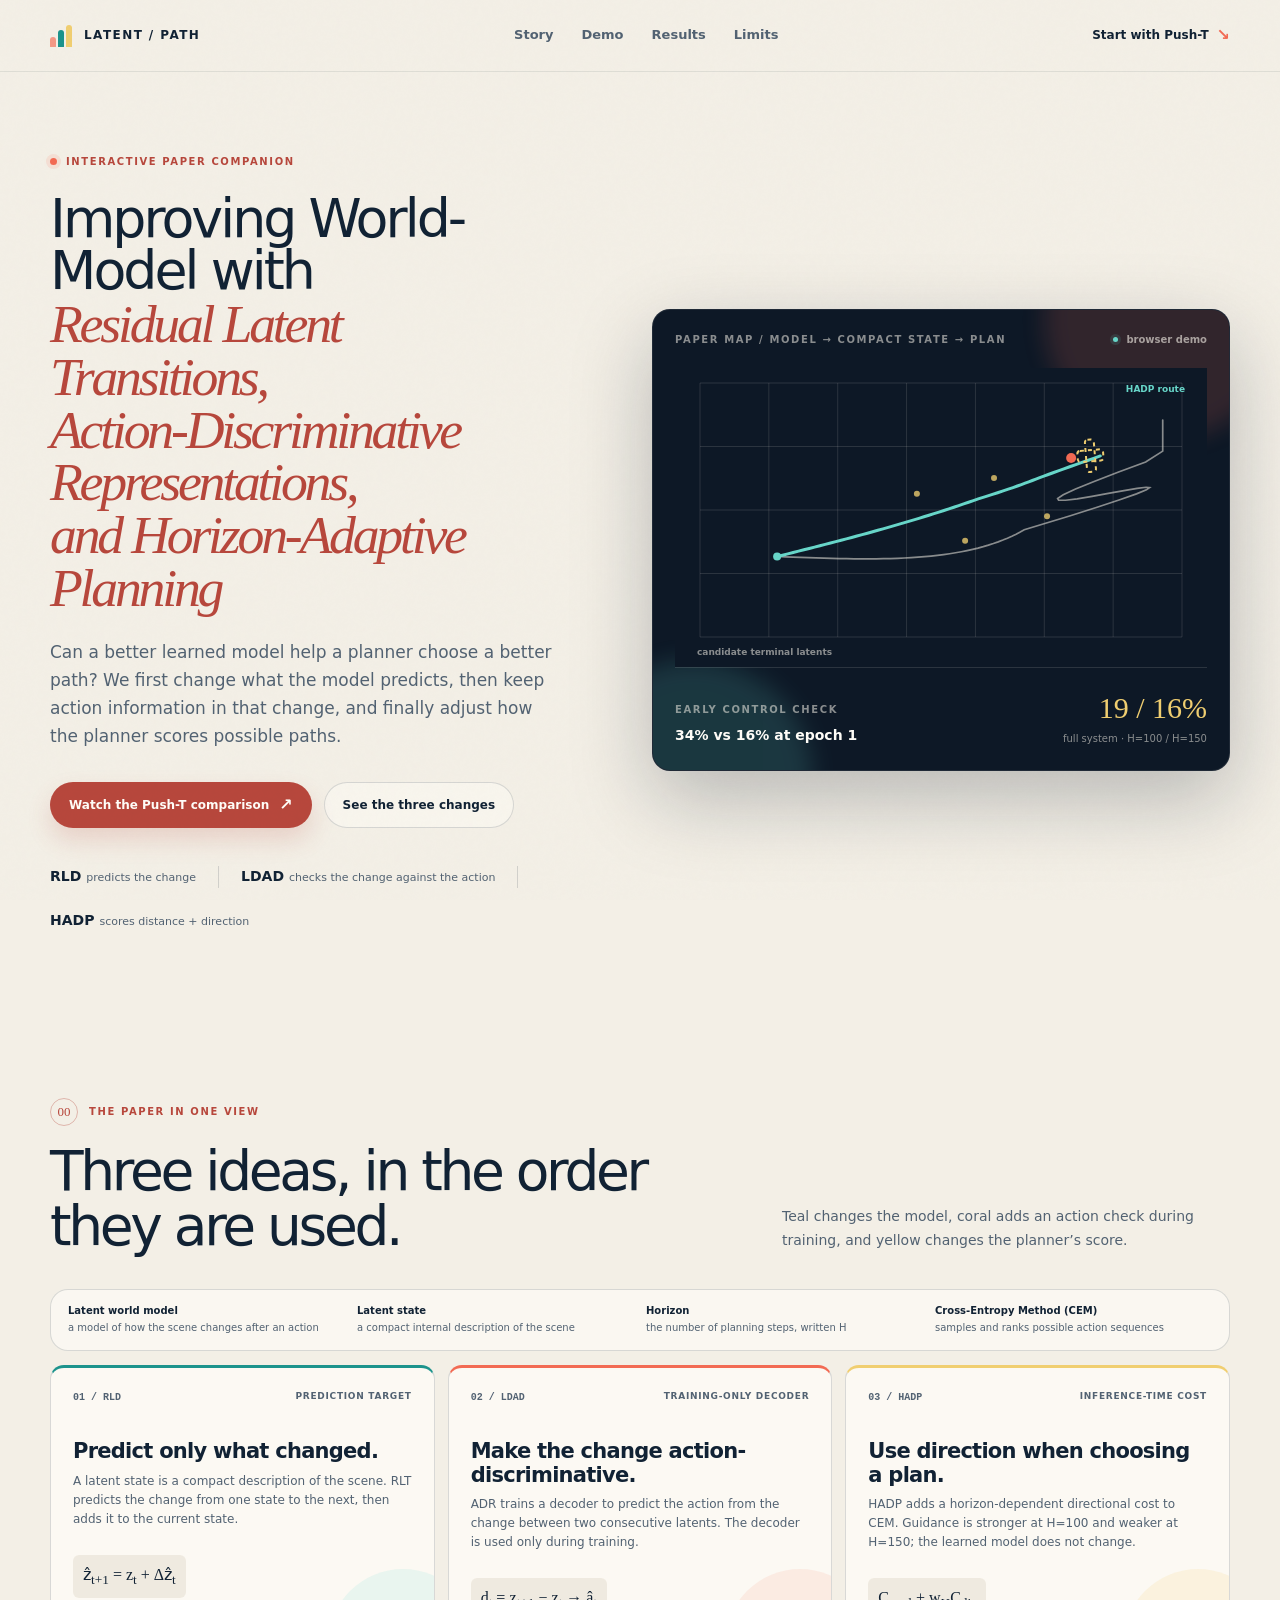
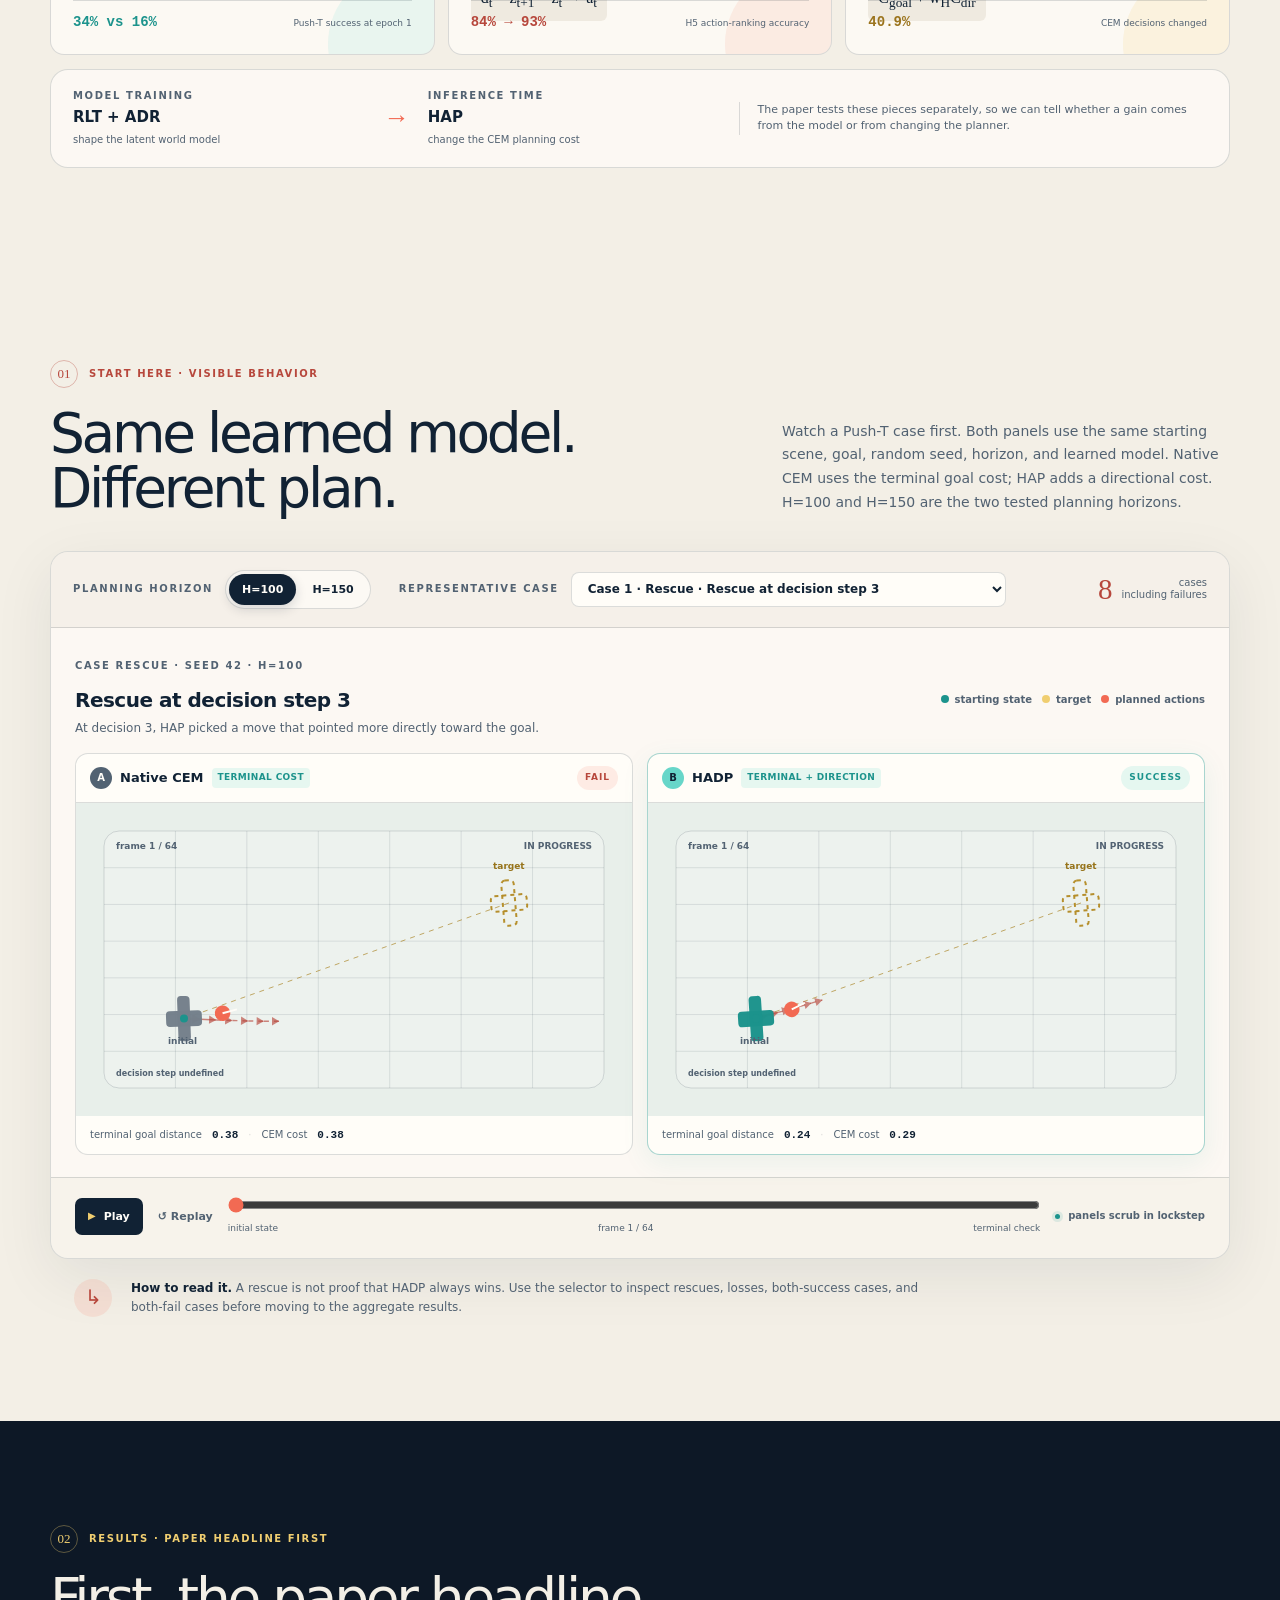
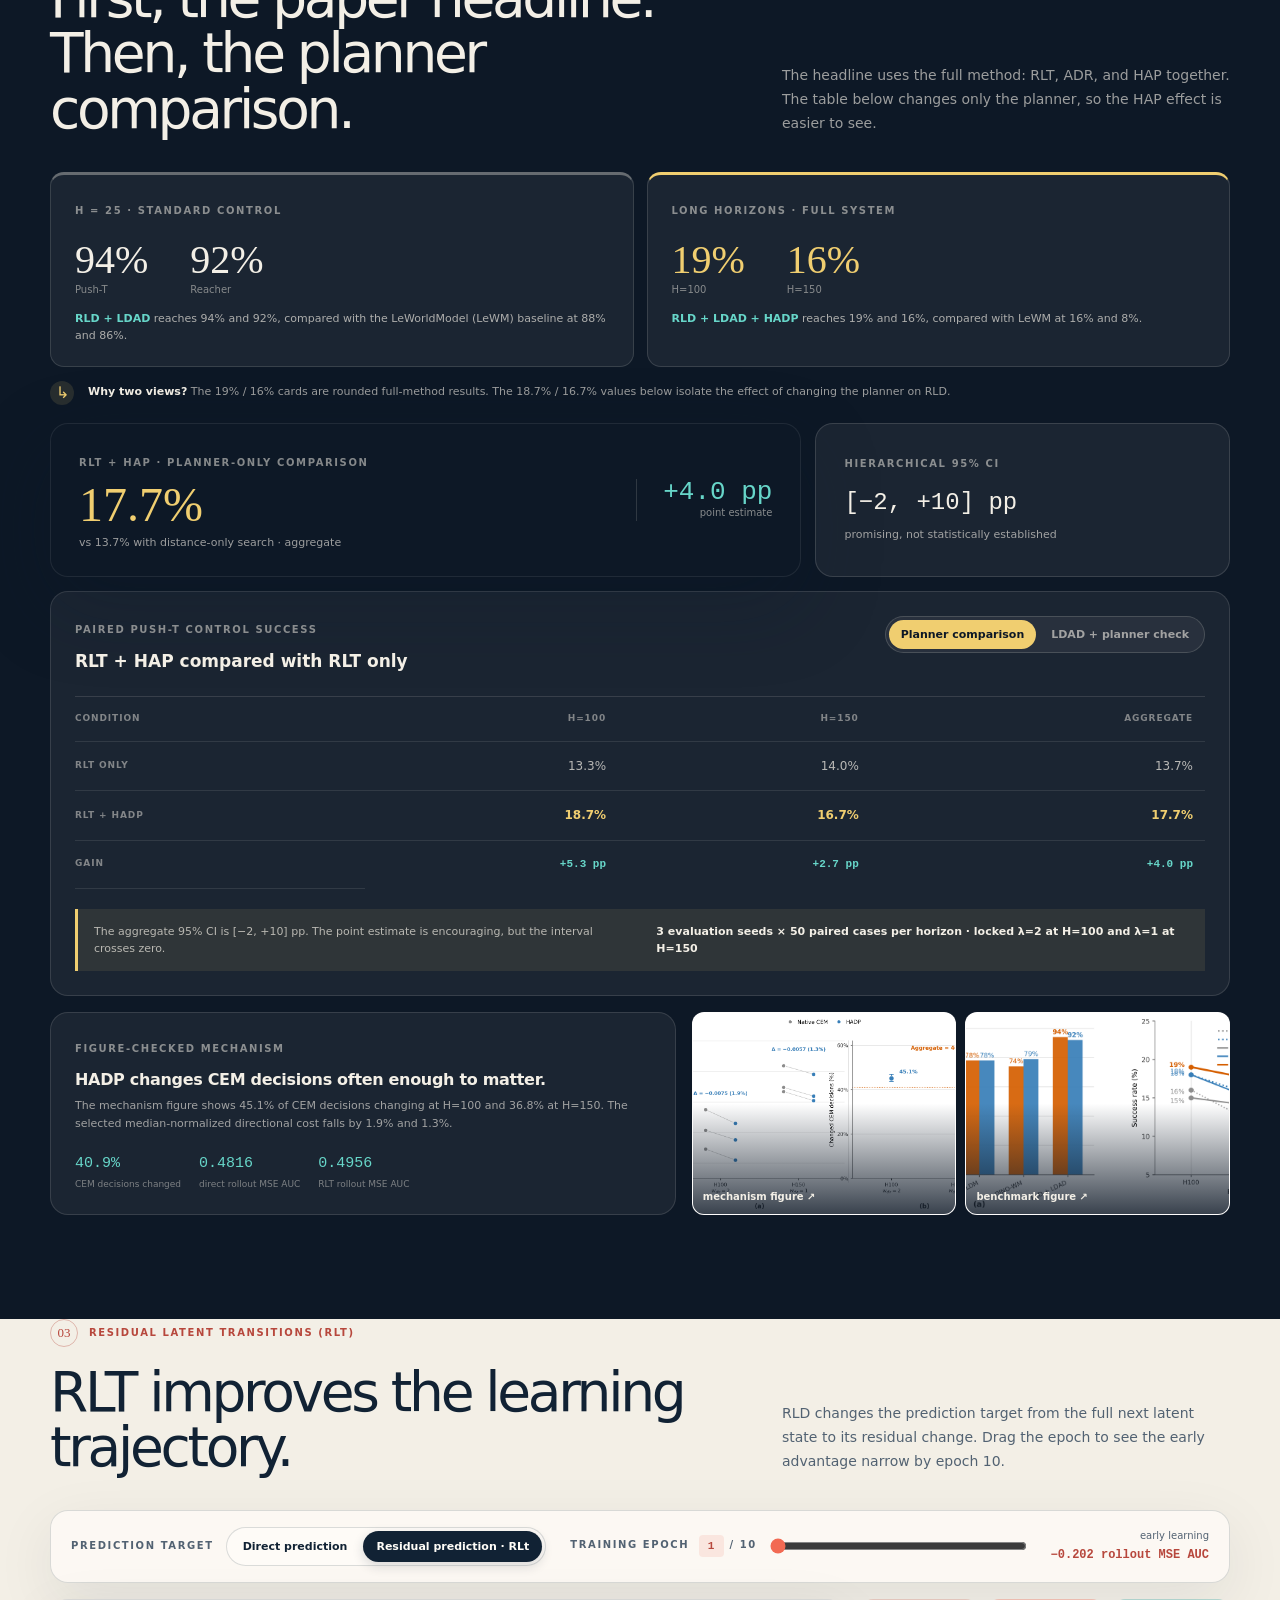
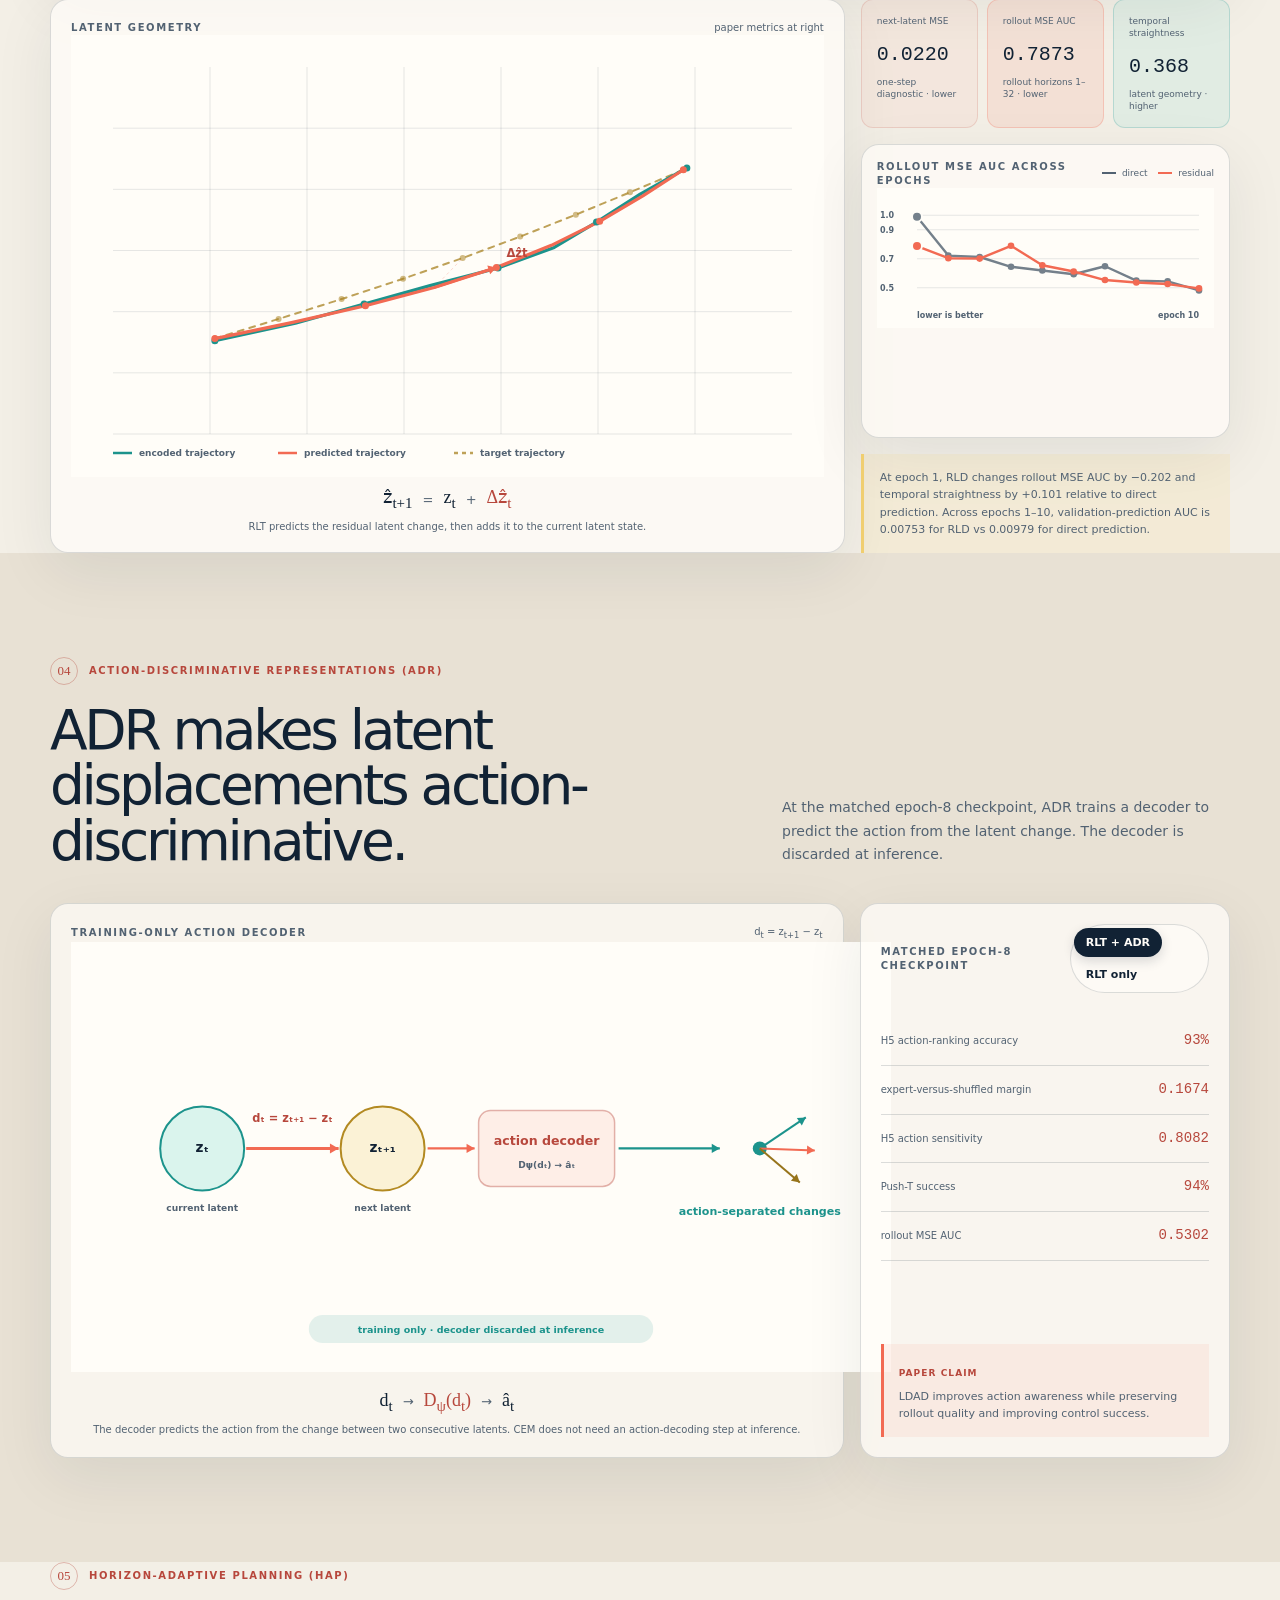
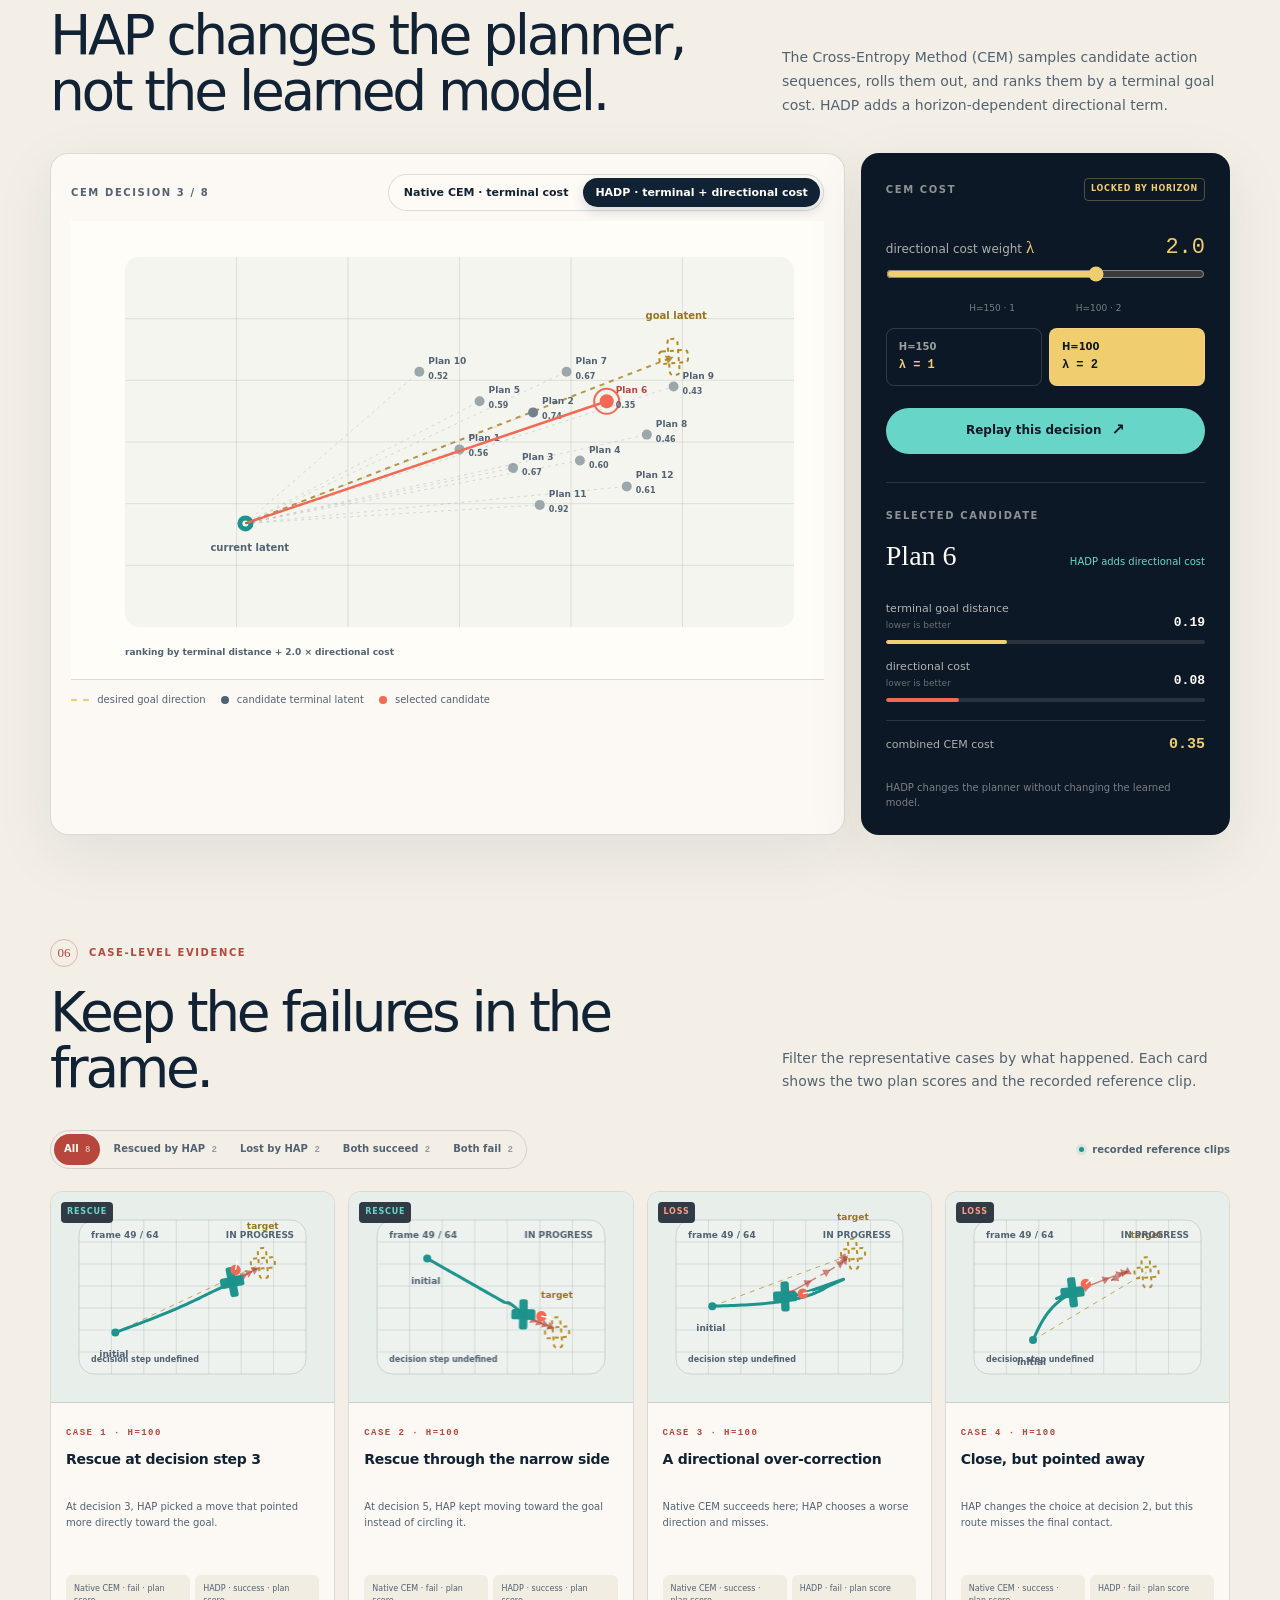
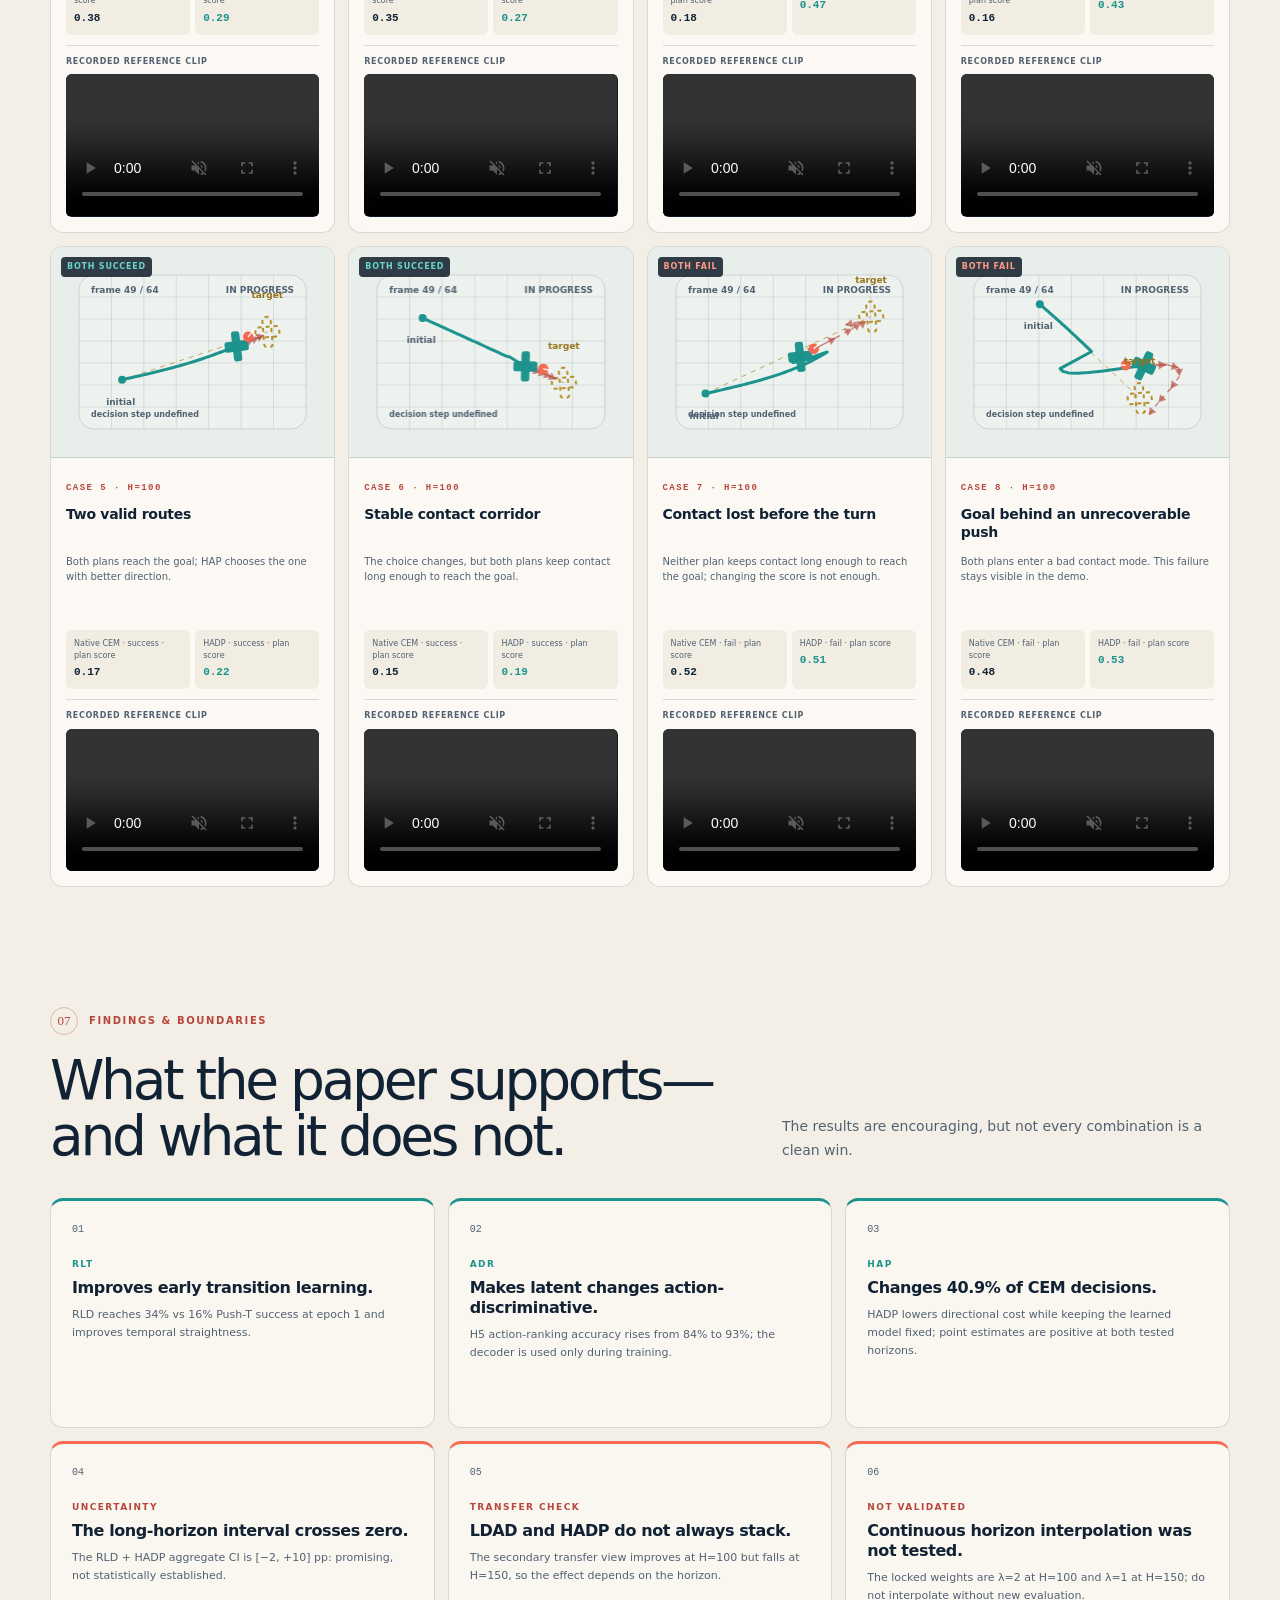
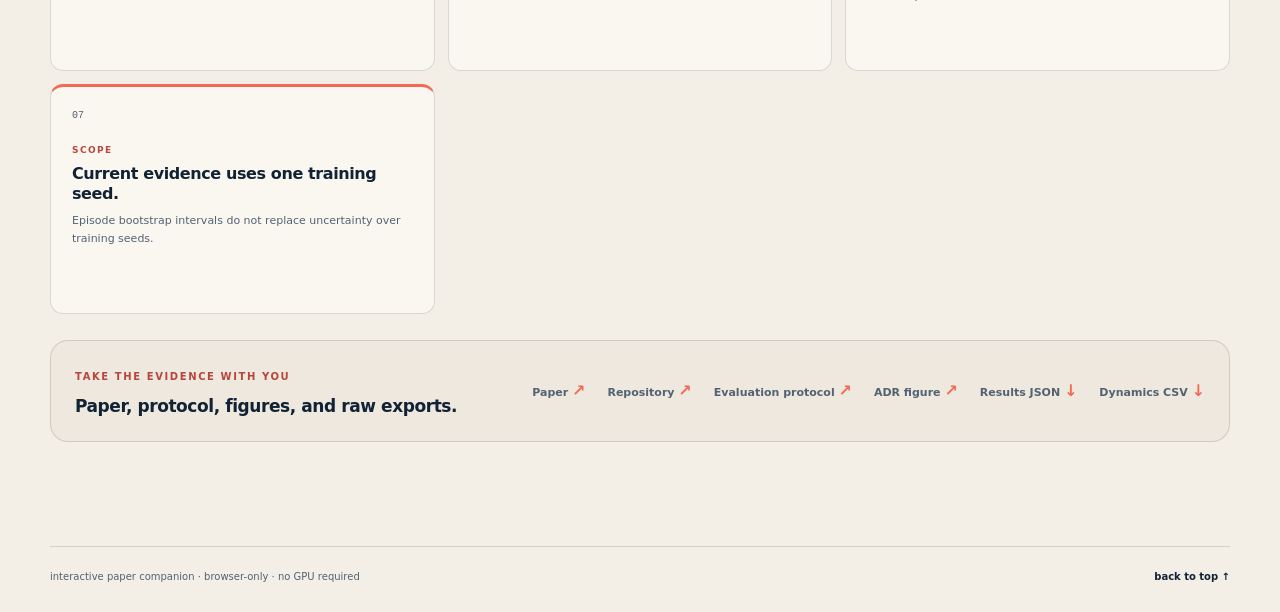
==== commit b20cdc50: "Revise evaluation protocol terminology and findings" ====
--- a/index.html
+++ b/index.html
@@ -44,18 +44,18 @@
         </div>
         <div class="reader-glossary panel" aria-label="Quick translation of paper terms"><span><b>Latent world model</b> a model of how the scene changes after an action</span><span><b>Latent state</b> a compact internal description of the scene</span><span><b>Horizon</b> the number of planning steps, written H</span><span><b>Cross-Entropy Method (CEM)</b> samples and ranks possible action sequences</span></div>
         <div class="paper-map">
-          <article class="stage-card stage-rld"><div class="stage-top"><span>01 / RLD</span><b>prediction target</b></div><h3>Predict only what changed.</h3><p>A latent state is a compact description of the scene. RLD predicts the change from one state to the next, then adds it to the current state.</p><div class="stage-equation">ẑ<sub>t+1</sub> = z<sub>t</sub> + Δẑ<sub>t</sub></div><div class="stage-result"><strong>34% vs 16%</strong><span>Push-T success at epoch 1</span></div></article>
-          <article class="stage-card stage-ldad"><div class="stage-top"><span>02 / LDAD</span><b>training-only decoder</b></div><h3>Make the change action-discriminative.</h3><p>LDAD trains a decoder to predict the action from the change between two consecutive latents. The decoder is used only during training.</p><div class="stage-equation">d<sub>t</sub> = z<sub>t+1</sub> − z<sub>t</sub> → â<sub>t</sub></div><div class="stage-result"><strong>84% → 93%</strong><span>H5 action-ranking accuracy</span></div></article>
+          <article class="stage-card stage-rld"><div class="stage-top"><span>01 / RLD</span><b>prediction target</b></div><h3>Predict only what changed.</h3><p>A latent state is a compact description of the scene. RLT predicts the change from one state to the next, then adds it to the current state.</p><div class="stage-equation">ẑ<sub>t+1</sub> = z<sub>t</sub> + Δẑ<sub>t</sub></div><div class="stage-result"><strong>34% vs 16%</strong><span>Push-T success at epoch 1</span></div></article>
+          <article class="stage-card stage-ldad"><div class="stage-top"><span>02 / LDAD</span><b>training-only decoder</b></div><h3>Make the change action-discriminative.</h3><p>ADR trains a decoder to predict the action from the change between two consecutive latents. The decoder is used only during training.</p><div class="stage-equation">d<sub>t</sub> = z<sub>t+1</sub> − z<sub>t</sub> → â<sub>t</sub></div><div class="stage-result"><strong>84% → 93%</strong><span>H5 action-ranking accuracy</span></div></article>
           <article class="stage-card stage-hadp"><div class="stage-top"><span>03 / HADP</span><b>inference-time cost</b></div><h3>Use direction when choosing a plan.</h3><p>HADP adds a horizon-dependent directional cost to CEM. Guidance is stronger at H=100 and weaker at H=150; the learned model does not change.</p><div class="stage-equation">C<sub>goal</sub> + w<sub>H</sub>C<sub>dir</sub></div><div class="stage-result"><strong>40.9%</strong><span>CEM decisions changed</span></div></article>
         </div>
-        <div class="method-separation panel"><div><span class="mono-label">MODEL TRAINING</span><strong>RLD + LDAD</strong><small>shape the latent world model</small></div><div class="separation-arrow">→</div><div><span class="mono-label">INFERENCE TIME</span><strong>HADP</strong><small>change the CEM planning cost</small></div><p>The paper tests these pieces separately, so we can tell whether a gain comes from the model or from changing the planner.</p></div>
+        <div class="method-separation panel"><div><span class="mono-label">MODEL TRAINING</span><strong>RLT + ADR</strong><small>shape the latent world model</small></div><div class="separation-arrow">→</div><div><span class="mono-label">INFERENCE TIME</span><strong>HAP</strong><small>change the CEM planning cost</small></div><p>The paper tests these pieces separately, so we can tell whether a gain comes from the model or from changing the planner.</p></div>
       </section>
 
       <section class="section-shell section-first" id="rollouts">
-        <div class="section-head section-head-wide"><div><p class="section-kicker"><span>01</span> Start here · visible behavior</p><h2>Same learned model. Different plan.</h2></div><p class="section-intro">Watch a Push-T case first. Both panels use the same starting scene, goal, random seed, horizon, and learned model. Native CEM uses the terminal goal cost; HADP adds a directional cost. H=100 and H=150 are the two tested planning horizons.</p></div>
+        <div class="section-head section-head-wide"><div><p class="section-kicker"><span>01</span> Start here · visible behavior</p><h2>Same learned model. Different plan.</h2></div><p class="section-intro">Watch a Push-T case first. Both panels use the same starting scene, goal, random seed, horizon, and learned model. Native CEM uses the terminal goal cost; HAP adds a directional cost. H=100 and H=150 are the two tested planning horizons.</p></div>
         <div class="panel rollout-panel">
           <div class="control-strip"><div class="control-block"><span class="control-label">Planning horizon</span><div class="segmented" role="group" aria-label="Planning horizon"><button class="segment is-active" data-horizon="100" type="button">H=100</button><button class="segment" data-horizon="150" type="button">H=150</button></div></div><div class="control-block episode-control"><label class="control-label" for="episode-select">Representative case</label><select id="episode-select" class="select-control" aria-label="Choose a representative episode"></select></div><div class="case-count"><strong>8</strong><span>cases<br />including failures</span></div></div>
-          <div class="rollout-context"><div><span class="mono-label" id="rollout-case-code">CASE RESCUE · SEED 42 · H=100</span><h3 id="rollout-case-title">Rescue at decision step 3</h3><p id="rollout-case-caption">At decision 3, HADP picked a move that pointed more directly toward the goal.</p></div><div class="context-chips"><span class="context-chip"><i class="dot dot-cyan"></i> starting state</span><span class="context-chip"><i class="dot dot-yellow"></i> target</span><span class="context-chip"><i class="dot dot-coral"></i> planned actions</span></div></div>
+          <div class="rollout-context"><div><span class="mono-label" id="rollout-case-code">CASE RESCUE · SEED 42 · H=100</span><h3 id="rollout-case-title">Rescue at decision step 3</h3><p id="rollout-case-caption">At decision 3, HAP picked a move that pointed more directly toward the goal.</p></div><div class="context-chips"><span class="context-chip"><i class="dot dot-cyan"></i> starting state</span><span class="context-chip"><i class="dot dot-yellow"></i> target</span><span class="context-chip"><i class="dot dot-coral"></i> planned actions</span></div></div>
           <div class="planner-grid"><article class="planner-card"><div class="planner-card-head"><div><span class="planner-index">A</span><span class="planner-name">Native CEM</span><span class="planner-tag">terminal cost</span></div><span class="result-pill result-pill-muted" id="native-result">FAIL</span></div><canvas id="native-rollout" class="rollout-canvas" width="640" height="360"></canvas><div class="planner-card-foot"><span>terminal goal distance</span><strong id="native-distance">0.38</strong><span class="foot-sep">·</span><span>CEM cost</span><strong id="native-score">0.38</strong></div></article><article class="planner-card planner-card-accent"><div class="planner-card-head"><div><span class="planner-index planner-index-accent">B</span><span class="planner-name">HADP</span><span class="planner-tag">terminal + direction</span></div><span class="result-pill result-pill-success" id="hadp-result">SUCCESS</span></div><canvas id="hadp-rollout" class="rollout-canvas" width="640" height="360"></canvas><div class="planner-card-foot"><span>terminal goal distance</span><strong id="hadp-distance">0.24</strong><span class="foot-sep">·</span><span>CEM cost</span><strong id="hadp-score">0.29</strong></div></article></div>
           <div class="rollout-controls"><button class="icon-button" id="play-rollout" type="button" aria-label="Play rollout"><span class="play-icon">▶</span><span id="play-label">Play</span></button><button class="text-button" id="replay-rollout" type="button">↺ Replay</button><div class="scrub-wrap"><label class="sr-only" for="rollout-scrub">Scrub synchronized rollout</label><input id="rollout-scrub" type="range" min="0" max="64" value="0" step="1" /><div class="scrub-ticks"><span>initial state</span><span id="frame-label">frame 1 / 64</span><span>terminal check</span></div></div><span class="replay-note"><i></i> panels scrub in lockstep</span></div>
         </div>
@@ -63,38 +63,38 @@
       </section>
 
       <section class="section-shell evidence-section" id="evidence">
-        <div class="section-head section-head-wide"><div><p class="section-kicker"><span>02</span> Results · paper headline first</p><h2>First, the paper headline. Then, the planner comparison.</h2></div><p class="section-intro">The headline uses the full method: RLD, LDAD, and HADP together. The table below changes only the planner, so the HADP effect is easier to see.</p></div>
+        <div class="section-head section-head-wide"><div><p class="section-kicker"><span>02</span> Results · paper headline first</p><h2>First, the paper headline. Then, the planner comparison.</h2></div><p class="section-intro">The headline uses the full method: RLT, ADR, and HAP together. The table below changes only the planner, so the HAP effect is easier to see.</p></div>
         <div class="paper-results-grid"><article class="paper-result-card"><span class="mono-label">H = 25 · STANDARD CONTROL</span><div class="paper-result-row"><div><strong>94%</strong><span>Push-T</span></div><div><strong>92%</strong><span>Reacher</span></div></div><p><b>RLD + LDAD</b> reaches 94% and 92%, compared with the LeWorldModel (LeWM) baseline at 88% and 86%.</p></article><article class="paper-result-card paper-result-card-accent"><span class="mono-label">LONG HORIZONS · FULL SYSTEM</span><div class="paper-result-row"><div><strong>19%</strong><span>H=100</span></div><div><strong>16%</strong><span>H=150</span></div></div><p><b>RLD + LDAD + HADP</b> reaches 19% and 16%, compared with LeWM at 16% and 8%.</p></article></div>
         <div class="paper-note"><span>↳</span><p><strong>Why two views?</strong> The 19% / 16% cards are rounded full-method results. The 18.7% / 16.7% values below isolate the effect of changing the planner on RLD.</p></div>
-        <div class="evidence-topline"><div class="evidence-hero panel-dark"><div><span class="mono-label">RLD + HADP · PLANNER-ONLY COMPARISON</span><strong>17.7%</strong><span class="evidence-sub">vs 13.7% with distance-only search · aggregate</span></div><div class="gain-badge"><strong>+4.0 pp</strong><span>point estimate</span></div></div><div class="ci-card panel"><span class="mono-label">HIERARCHICAL 95% CI</span><strong>[−2, +10] pp</strong><span>promising, not statistically established</span></div></div>
+        <div class="evidence-topline"><div class="evidence-hero panel-dark"><div><span class="mono-label">RLT + HAP · PLANNER-ONLY COMPARISON</span><strong>17.7%</strong><span class="evidence-sub">vs 13.7% with distance-only search · aggregate</span></div><div class="gain-badge"><strong>+4.0 pp</strong><span>point estimate</span></div></div><div class="ci-card panel"><span class="mono-label">HIERARCHICAL 95% CI</span><strong>[−2, +10] pp</strong><span>promising, not statistically established</span></div></div>
         <div class="results-panel panel"><div class="results-header"><div><span class="mono-label">PAIRED PUSH-T CONTROL SUCCESS</span><h3 id="results-title">RLD + HADP compared with RLD only</h3></div><div class="toggle-group result-tabs" role="tablist" aria-label="Result comparison"><button class="toggle-button is-active" data-result-tab="headline" type="button">Planner comparison</button><button class="toggle-button" data-result-tab="transfer" type="button">LDAD + planner check</button></div></div><div id="results-table" class="results-table-wrap"></div><div id="results-insight" class="results-insight"></div></div>
-        <div class="figure-context-row"><div class="figure-context-copy"><span class="mono-label">FIGURE-CHECKED MECHANISM</span><h3>HADP changes CEM decisions often enough to matter.</h3><p id="figure-context-copy">The mechanism figure shows 45.1% of CEM decisions changing at H=100 and 36.8% at H=150. The selected median-normalized directional cost falls by 1.9% and 1.3%.</p><div class="figure-stat-row"><span><b>40.9%</b><small>CEM decisions changed</small></span><span><b>0.4816</b><small>direct rollout MSE AUC</small></span><span><b>0.4956</b><small>RLD rollout MSE AUC</small></span></div></div><div class="figure-thumbs" aria-label="Source figure exports"><a href="./assets/figures/hadp_mechanism.png" target="_blank" rel="noreferrer"><img src="./assets/figures/hadp_mechanism.png" alt="HADP mechanism figure export" /><span>mechanism figure ↗</span></a><a href="./assets/figures/sota_comparison.png" target="_blank" rel="noreferrer"><img src="./assets/figures/sota_comparison.png" alt="Paper benchmark figure export" /><span>benchmark figure ↗</span></a></div></div>
+        <div class="figure-context-row"><div class="figure-context-copy"><span class="mono-label">FIGURE-CHECKED MECHANISM</span><h3>HADP changes CEM decisions often enough to matter.</h3><p id="figure-context-copy">The mechanism figure shows 45.1% of CEM decisions changing at H=100 and 36.8% at H=150. The selected median-normalized directional cost falls by 1.9% and 1.3%.</p><div class="figure-stat-row"><span><b>40.9%</b><small>CEM decisions changed</small></span><span><b>0.4816</b><small>direct rollout MSE AUC</small></span><span><b>0.4956</b><small>RLT rollout MSE AUC</small></span></div></div><div class="figure-thumbs" aria-label="Source figure exports"><a href="./assets/figures/hadp_mechanism.png" target="_blank" rel="noreferrer"><img src="./assets/figures/hadp_mechanism.png" alt="HAP mechanism figure export" /><span>mechanism figure ↗</span></a><a href="./assets/figures/sota_comparison.png" target="_blank" rel="noreferrer"><img src="./assets/figures/sota_comparison.png" alt="Paper benchmark figure export" /><span>benchmark figure ↗</span></a></div></div>
       </section>
 
       <section class="section-shell" id="dynamics">
-        <div class="section-head section-head-wide"><div><p class="section-kicker"><span>03</span> Residual Latent Dynamics (RLD)</p><h2>RLD improves the learning trajectory.</h2></div><p class="section-intro">RLD changes the prediction target from the full next latent state to its residual change. Drag the epoch to see the early advantage narrow by epoch 10.</p></div>
-        <div class="dynamics-toolbar panel"><div class="control-block"><span class="control-label">Prediction target</span><div class="segmented" role="group" aria-label="Prediction target"><button class="segment" data-dynamics-model="direct" type="button">Direct prediction</button><button class="segment is-active" data-dynamics-model="residual" type="button">Residual prediction · RLD</button></div></div><div class="epoch-control"><label class="control-label" for="epoch-slider">Training epoch <output id="epoch-value">1</output> / 10</label><input id="epoch-slider" type="range" min="1" max="10" value="1" step="1" /></div><div class="epoch-callout"><span>early learning</span><strong id="epoch-delta">−0.202 rollout MSE AUC</strong></div></div>
-        <div class="dynamics-layout"><div class="panel latent-visual-panel"><div class="plot-toolbar"><span class="mono-label">LATENT GEOMETRY</span><span class="plot-hint">paper metrics at right</span></div><canvas id="latent-canvas" width="820" height="480"></canvas><div class="latent-equation" id="latent-equation"><span>ẑ<sub>t+1</sub></span><b>=</b><span>z<sub>t</sub></span><b>+</b><span class="equation-accent">Δẑ<sub>t</sub></span></div><p class="plot-caption">RLD predicts the residual latent change, then adds it to the current latent state.</p></div><aside class="dynamics-aside"><div class="metric-grid"><div class="metric-card"><span>next-latent MSE</span><strong id="metric-next">0.0220</strong><small>one-step diagnostic · lower</small></div><div class="metric-card metric-card-coral"><span>rollout MSE AUC</span><strong id="metric-rollout">0.7873</strong><small>rollout horizons 1–32 · lower</small></div><div class="metric-card metric-card-teal"><span>temporal straightness</span><strong id="metric-straightness">0.368</strong><small>latent geometry · higher</small></div></div><div class="panel mini-chart-panel"><div class="mini-chart-head"><span class="mono-label">ROLLOUT MSE AUC ACROSS EPOCHS</span><span class="chart-key"><i class="key-direct"></i> direct <i class="key-residual"></i> residual</span></div><canvas id="dynamics-chart" width="650" height="270"></canvas></div><div class="dynamics-readout" id="dynamics-readout">At epoch 1, residual prediction lowers rollout MSE AUC by 0.202 and raises temporal straightness by 0.101 relative to direct prediction.</div></aside></div>
+        <div class="section-head section-head-wide"><div><p class="section-kicker"><span>03</span> Residual Latent Transitions (RLT)</p><h2>RLT improves the learning trajectory.</h2></div><p class="section-intro">RLD changes the prediction target from the full next latent state to its residual change. Drag the epoch to see the early advantage narrow by epoch 10.</p></div>
+        <div class="dynamics-toolbar panel"><div class="control-block"><span class="control-label">Prediction target</span><div class="segmented" role="group" aria-label="Prediction target"><button class="segment" data-dynamics-model="direct" type="button">Direct prediction</button><button class="segment is-active" data-dynamics-model="residual" type="button">Residual prediction · RLt</button></div></div><div class="epoch-control"><label class="control-label" for="epoch-slider">Training epoch <output id="epoch-value">1</output> / 10</label><input id="epoch-slider" type="range" min="1" max="10" value="1" step="1" /></div><div class="epoch-callout"><span>early learning</span><strong id="epoch-delta">−0.202 rollout MSE AUC</strong></div></div>
+        <div class="dynamics-layout"><div class="panel latent-visual-panel"><div class="plot-toolbar"><span class="mono-label">LATENT GEOMETRY</span><span class="plot-hint">paper metrics at right</span></div><canvas id="latent-canvas" width="820" height="480"></canvas><div class="latent-equation" id="latent-equation"><span>ẑ<sub>t+1</sub></span><b>=</b><span>z<sub>t</sub></span><b>+</b><span class="equation-accent">Δẑ<sub>t</sub></span></div><p class="plot-caption">RLT predicts the residual latent change, then adds it to the current latent state.</p></div><aside class="dynamics-aside"><div class="metric-grid"><div class="metric-card"><span>next-latent MSE</span><strong id="metric-next">0.0220</strong><small>one-step diagnostic · lower</small></div><div class="metric-card metric-card-coral"><span>rollout MSE AUC</span><strong id="metric-rollout">0.7873</strong><small>rollout horizons 1–32 · lower</small></div><div class="metric-card metric-card-teal"><span>temporal straightness</span><strong id="metric-straightness">0.368</strong><small>latent geometry · higher</small></div></div><div class="panel mini-chart-panel"><div class="mini-chart-head"><span class="mono-label">ROLLOUT MSE AUC ACROSS EPOCHS</span><span class="chart-key"><i class="key-direct"></i> direct <i class="key-residual"></i> residual</span></div><canvas id="dynamics-chart" width="650" height="270"></canvas></div><div class="dynamics-readout" id="dynamics-readout">At epoch 1, residual prediction lowers rollout MSE AUC by 0.202 and raises temporal straightness by 0.101 relative to direct prediction.</div></aside></div>
       </section>
 
       <section class="section-shell section-tint" id="ldad">
-        <div class="section-head section-head-wide"><div><p class="section-kicker"><span>04</span> Latent-Displacement Action Decoding (LDAD)</p><h2>LDAD makes latent displacements action-discriminative.</h2></div><p class="section-intro">At the matched epoch-8 checkpoint, LDAD trains a decoder to predict the action from the latent change. The decoder is discarded at inference.</p></div>
-        <div class="ldad-layout"><div class="panel ldad-visual-panel"><div class="plot-toolbar"><span class="mono-label">TRAINING-ONLY ACTION DECODER</span><span class="plot-hint">d<sub>t</sub> = z<sub>t+1</sub> − z<sub>t</sub></span></div><canvas id="ldad-canvas" width="820" height="430"></canvas><div class="latent-equation"><span>d<sub>t</sub></span><b>→</b><span class="equation-accent">D<sub>ψ</sub>(d<sub>t</sub>)</span><b>→</b><span>â<sub>t</sub></span></div><p class="plot-caption">The decoder predicts the action from the change between two consecutive latents. CEM does not need an action-decoding step at inference.</p></div><aside class="panel ldad-aside"><div class="plot-toolbar"><span class="mono-label">MATCHED EPOCH-8 CHECKPOINT</span><div class="toggle-group" role="group" aria-label="LDAD comparison"><button class="toggle-button is-active" data-ldad-model="ldad" type="button">RLD + LDAD</button><button class="toggle-button" data-ldad-model="rld" type="button">RLD only</button></div></div><div class="ldad-score-list"><div><span>H5 action-ranking accuracy</span><strong id="ldad-ranking">93%</strong></div><div><span>expert-versus-shuffled margin</span><strong id="ldad-margin">0.1674</strong></div><div><span>H5 action sensitivity</span><strong id="ldad-sensitivity">0.8082</strong></div><div><span>Push-T success</span><strong id="ldad-control">94%</strong></div><div><span>rollout MSE AUC</span><strong id="ldad-rollout">0.5302</strong></div></div><div class="ldad-claim"><span>paper claim</span><p>LDAD improves action awareness while preserving rollout quality and improving control success.</p></div></aside></div>
+        <div class="section-head section-head-wide"><div><p class="section-kicker"><span>04</span> Action-Discriminative Representations (ADR)</p><h2>ADR makes latent displacements action-discriminative.</h2></div><p class="section-intro">At the matched epoch-8 checkpoint, ADR trains a decoder to predict the action from the latent change. The decoder is discarded at inference.</p></div>
+        <div class="ldad-layout"><div class="panel ldad-visual-panel"><div class="plot-toolbar"><span class="mono-label">TRAINING-ONLY ACTION DECODER</span><span class="plot-hint">d<sub>t</sub> = z<sub>t+1</sub> − z<sub>t</sub></span></div><canvas id="ldad-canvas" width="820" height="430"></canvas><div class="latent-equation"><span>d<sub>t</sub></span><b>→</b><span class="equation-accent">D<sub>ψ</sub>(d<sub>t</sub>)</span><b>→</b><span>â<sub>t</sub></span></div><p class="plot-caption">The decoder predicts the action from the change between two consecutive latents. CEM does not need an action-decoding step at inference.</p></div><aside class="panel ldad-aside"><div class="plot-toolbar"><span class="mono-label">MATCHED EPOCH-8 CHECKPOINT</span><div class="toggle-group" role="group" aria-label="ADR comparison"><button class="toggle-button is-active" data-ldad-model="ldad" type="button">RLT + ADR</button><button class="toggle-button" data-ldad-model="rld" type="button">RLT only</button></div></div><div class="ldad-score-list"><div><span>H5 action-ranking accuracy</span><strong id="ldad-ranking">93%</strong></div><div><span>expert-versus-shuffled margin</span><strong id="ldad-margin">0.1674</strong></div><div><span>H5 action sensitivity</span><strong id="ldad-sensitivity">0.8082</strong></div><div><span>Push-T success</span><strong id="ldad-control">94%</strong></div><div><span>rollout MSE AUC</span><strong id="ldad-rollout">0.5302</strong></div></div><div class="ldad-claim"><span>paper claim</span><p>LDAD improves action awareness while preserving rollout quality and improving control success.</p></div></aside></div>
       </section>
 
       <section class="section-shell" id="microscope">
-        <div class="section-head section-head-wide"><div><p class="section-kicker"><span>05</span> Horizon-Adaptive Directional Planning (HADP)</p><h2>HADP changes the planner, not the learned model.</h2></div><p class="section-intro">The Cross-Entropy Method (CEM) samples candidate action sequences, rolls them out, and ranks them by a terminal goal cost. HADP adds a horizon-dependent directional term.</p></div>
-        <div class="microscope-layout"><div class="panel microscope-plot-panel"><div class="plot-toolbar"><span class="mono-label">CEM DECISION 3 / 8</span><div class="toggle-group" role="group" aria-label="Planner used for candidate ranking"><button class="toggle-button" data-planner-mode="native" type="button">Native CEM · terminal cost</button><button class="toggle-button is-active" data-planner-mode="hadp" type="button">HADP · terminal + directional cost</button></div></div><canvas id="microscope-canvas" width="820" height="500"></canvas><div class="plot-legend"><span><i class="legend-line legend-line-goal"></i> desired goal direction</span><span><i class="legend-dot legend-dot-candidate"></i> candidate terminal latent</span><span><i class="legend-dot legend-dot-selected"></i> selected candidate</span></div></div><aside class="panel microscope-aside"><div class="aside-heading"><span class="mono-label">CEM COST</span><span class="lock-badge">LOCKED BY HORIZON</span></div><div class="weight-row"><span>directional cost weight <b>λ</b></span><output id="weight-value">2.0</output></div><div class="range-wrap"><input id="weight-slider" type="range" min="0" max="3" value="2" step="0.1" aria-label="Directional cost weight" /><div class="range-markers" aria-hidden="true"><span style="left: 33.33%">H=150 · 1</span><span style="left: 66.66%">H=100 · 2</span></div></div><div class="locked-horizons"><button class="locked-horizon" data-horizon="150" type="button"><span>H=150</span><strong>λ = 1</strong></button><button class="locked-horizon is-active" data-horizon="100" type="button"><span>H=100</span><strong>λ = 2</strong></button></div><button class="button button-dark-wide" id="microscope-replay" type="button">Replay this decision <span aria-hidden="true">↗</span></button><div class="selected-candidate"><span class="micro-label">SELECTED CANDIDATE</span><div class="selected-line"><strong id="selected-candidate">Plan 6</strong><span id="selected-candidate-note">HADP adds a directional term</span></div></div><div class="score-stack"><div class="score-row"><div><span>terminal goal distance</span><small>lower is better</small></div><strong id="terminal-score">0.19</strong></div><div class="score-bar"><i id="terminal-score-bar" style="width: 38%"></i></div><div class="score-row"><div><span>directional cost</span><small>lower is better</small></div><strong id="direction-score">0.08</strong></div><div class="score-bar score-bar-coral"><i id="direction-score-bar" style="width: 22%"></i></div><div class="score-total"><span>combined CEM cost</span><strong id="combined-score">0.35</strong></div></div><p class="aside-footnote">HADP changes the planner without changing the learned model.</p></aside></div>
+        <div class="section-head section-head-wide"><div><p class="section-kicker"><span>05</span> Horizon-Adaptive Planning (HAP)</p><h2>HAP changes the planner, not the learned model.</h2></div><p class="section-intro">The Cross-Entropy Method (CEM) samples candidate action sequences, rolls them out, and ranks them by a terminal goal cost. HADP adds a horizon-dependent directional term.</p></div>
+        <div class="microscope-layout"><div class="panel microscope-plot-panel"><div class="plot-toolbar"><span class="mono-label">CEM DECISION 3 / 8</span><div class="toggle-group" role="group" aria-label="Planner used for candidate ranking"><button class="toggle-button" data-planner-mode="native" type="button">Native CEM · terminal cost</button><button class="toggle-button is-active" data-planner-mode="hadp" type="button">HADP · terminal + directional cost</button></div></div><canvas id="microscope-canvas" width="820" height="500"></canvas><div class="plot-legend"><span><i class="legend-line legend-line-goal"></i> desired goal direction</span><span><i class="legend-dot legend-dot-candidate"></i> candidate terminal latent</span><span><i class="legend-dot legend-dot-selected"></i> selected candidate</span></div></div><aside class="panel microscope-aside"><div class="aside-heading"><span class="mono-label">CEM COST</span><span class="lock-badge">LOCKED BY HORIZON</span></div><div class="weight-row"><span>directional cost weight <b>λ</b></span><output id="weight-value">2.0</output></div><div class="range-wrap"><input id="weight-slider" type="range" min="0" max="3" value="2" step="0.1" aria-label="Directional cost weight" /><div class="range-markers" aria-hidden="true"><span style="left: 33.33%">H=150 · 1</span><span style="left: 66.66%">H=100 · 2</span></div></div><div class="locked-horizons"><button class="locked-horizon" data-horizon="150" type="button"><span>H=150</span><strong>λ = 1</strong></button><button class="locked-horizon is-active" data-horizon="100" type="button"><span>H=100</span><strong>λ = 2</strong></button></div><button class="button button-dark-wide" id="microscope-replay" type="button">Replay this decision <span aria-hidden="true">↗</span></button><div class="selected-candidate"><span class="micro-label">SELECTED CANDIDATE</span><div class="selected-line"><strong id="selected-candidate">Plan 6</strong><span id="selected-candidate-note">HAP adds a directional term</span></div></div><div class="score-stack"><div class="score-row"><div><span>terminal goal distance</span><small>lower is better</small></div><strong id="terminal-score">0.19</strong></div><div class="score-bar"><i id="terminal-score-bar" style="width: 38%"></i></div><div class="score-row"><div><span>directional cost</span><small>lower is better</small></div><strong id="direction-score">0.08</strong></div><div class="score-bar score-bar-coral"><i id="direction-score-bar" style="width: 22%"></i></div><div class="score-total"><span>combined CEM cost</span><strong id="combined-score">0.35</strong></div></div><p class="aside-footnote">HADP changes the planner without changing the learned model.</p></aside></div>
       </section>
 
       <section class="section-shell gallery-section" id="gallery">
-        <div class="section-head section-head-wide"><div><p class="section-kicker"><span>06</span> Case-level evidence</p><h2>Keep the failures in the frame.</h2></div><p class="section-intro">Filter the representative cases by what happened. Each card shows the two plan scores and the recorded reference clip.</p></div><div class="gallery-toolbar"><div class="filter-group" role="group" aria-label="Filter episode gallery"><button class="filter-button is-active" data-gallery-filter="all" type="button">All <span>8</span></button><button class="filter-button" data-gallery-filter="rescue" type="button">Rescued by HADP <span>2</span></button><button class="filter-button" data-gallery-filter="loss" type="button">Lost by HADP <span>2</span></button><button class="filter-button" data-gallery-filter="both-succeed" type="button">Both succeed <span>2</span></button><button class="filter-button" data-gallery-filter="both-fail" type="button">Both fail <span>2</span></button></div><span class="gallery-note"><i></i> recorded reference clips</span></div><div id="gallery-grid" class="gallery-grid"></div>
+        <div class="section-head section-head-wide"><div><p class="section-kicker"><span>06</span> Case-level evidence</p><h2>Keep the failures in the frame.</h2></div><p class="section-intro">Filter the representative cases by what happened. Each card shows the two plan scores and the recorded reference clip.</p></div><div class="gallery-toolbar"><div class="filter-group" role="group" aria-label="Filter episode gallery"><button class="filter-button is-active" data-gallery-filter="all" type="button">All <span>8</span></button><button class="filter-button" data-gallery-filter="rescue" type="button">Rescued by HAP <span>2</span></button><button class="filter-button" data-gallery-filter="loss" type="button">Lost by HAP <span>2</span></button><button class="filter-button" data-gallery-filter="both-succeed" type="button">Both succeed <span>2</span></button><button class="filter-button" data-gallery-filter="both-fail" type="button">Both fail <span>2</span></button></div><span class="gallery-note"><i></i> recorded reference clips</span></div><div id="gallery-grid" class="gallery-grid"></div>
       </section>
 
       <section class="section-shell boundaries-section" id="boundaries">
         <div class="section-head section-head-wide"><div><p class="section-kicker"><span>07</span> Findings &amp; boundaries</p><h2>What the paper supports—and what it does not.</h2></div><p class="section-intro">The results are encouraging, but not every combination is a clean win.</p></div>
-        <div class="evidence-map"><article class="finding-card finding-positive"><span class="finding-index">01</span><span class="finding-state">RLD</span><h3>Improves early transition learning.</h3><p>RLD reaches 34% vs 16% Push-T success at epoch 1 and improves temporal straightness.</p></article><article class="finding-card finding-positive"><span class="finding-index">02</span><span class="finding-state">LDAD</span><h3>Makes latent changes action-discriminative.</h3><p>H5 action-ranking accuracy rises from 84% to 93%; the decoder is used only during training.</p></article><article class="finding-card finding-positive"><span class="finding-index">03</span><span class="finding-state">HADP</span><h3>Changes 40.9% of CEM decisions.</h3><p>HADP lowers directional cost while keeping the learned model fixed; point estimates are positive at both tested horizons.</p></article><article class="finding-card finding-boundary"><span class="finding-index">04</span><span class="finding-state">uncertainty</span><h3>The long-horizon interval crosses zero.</h3><p>The RLD + HADP aggregate CI is [−2, +10] pp: promising, not statistically established.</p></article><article class="finding-card finding-boundary"><span class="finding-index">05</span><span class="finding-state">transfer check</span><h3>LDAD and HADP do not always stack.</h3><p>The secondary transfer view improves at H=100 but falls at H=150, so the effect depends on the horizon.</p></article><article class="finding-card finding-boundary"><span class="finding-index">06</span><span class="finding-state">not validated</span><h3>Continuous horizon interpolation was not tested.</h3><p>The locked weights are λ=2 at H=100 and λ=1 at H=150; do not interpolate without new evaluation.</p></article><article class="finding-card finding-boundary"><span class="finding-index">07</span><span class="finding-state">scope</span><h3>Current evidence uses one training seed.</h3><p>Episode bootstrap intervals do not replace uncertainty over training seeds.</p></article></div>
-        <div class="resource-row panel"><div><span class="mono-label">TAKE THE EVIDENCE WITH YOU</span><h3>Paper, protocol, figures, and raw exports.</h3></div><div class="resource-links"><a href="https://arxiv.org/abs/2603.19312" target="_blank" rel="noreferrer">Paper <span>↗</span></a><a href="https://github.com/lc82111/video-jepa-demo" target="_blank" rel="noreferrer">Repository <span>↗</span></a><a href="./protocol.html">Evaluation protocol <span>↗</span></a><a href="./assets/figures/ldad_action_awareness.png" target="_blank" rel="noreferrer">LDAD figure <span>↗</span></a><a href="./data/results.json" download>Results JSON <span>↓</span></a><a href="./data/training-dynamics.csv" download>Dynamics CSV <span>↓</span></a></div></div>
+        <div class="evidence-map"><article class="finding-card finding-positive"><span class="finding-index">01</span><span class="finding-state">RLT</span><h3>Improves early transition learning.</h3><p>RLD reaches 34% vs 16% Push-T success at epoch 1 and improves temporal straightness.</p></article><article class="finding-card finding-positive"><span class="finding-index">02</span><span class="finding-state">ADR</span><h3>Makes latent changes action-discriminative.</h3><p>H5 action-ranking accuracy rises from 84% to 93%; the decoder is used only during training.</p></article><article class="finding-card finding-positive"><span class="finding-index">03</span><span class="finding-state">HAP</span><h3>Changes 40.9% of CEM decisions.</h3><p>HADP lowers directional cost while keeping the learned model fixed; point estimates are positive at both tested horizons.</p></article><article class="finding-card finding-boundary"><span class="finding-index">04</span><span class="finding-state">uncertainty</span><h3>The long-horizon interval crosses zero.</h3><p>The RLD + HADP aggregate CI is [−2, +10] pp: promising, not statistically established.</p></article><article class="finding-card finding-boundary"><span class="finding-index">05</span><span class="finding-state">transfer check</span><h3>LDAD and HADP do not always stack.</h3><p>The secondary transfer view improves at H=100 but falls at H=150, so the effect depends on the horizon.</p></article><article class="finding-card finding-boundary"><span class="finding-index">06</span><span class="finding-state">not validated</span><h3>Continuous horizon interpolation was not tested.</h3><p>The locked weights are λ=2 at H=100 and λ=1 at H=150; do not interpolate without new evaluation.</p></article><article class="finding-card finding-boundary"><span class="finding-index">07</span><span class="finding-state">scope</span><h3>Current evidence uses one training seed.</h3><p>Episode bootstrap intervals do not replace uncertainty over training seeds.</p></article></div>
+        <div class="resource-row panel"><div><span class="mono-label">TAKE THE EVIDENCE WITH YOU</span><h3>Paper, protocol, figures, and raw exports.</h3></div><div class="resource-links"><a href="https://arxiv.org/abs/2603.19312" target="_blank" rel="noreferrer">Paper <span>↗</span></a><a href="https://github.com/lc82111/video-jepa-demo" target="_blank" rel="noreferrer">Repository <span>↗</span></a><a href="./protocol.html">Evaluation protocol <span>↗</span></a><a href="./assets/figures/ldad_action_awareness.png" target="_blank" rel="noreferrer">ADR figure <span>↗</span></a><a href="./data/results.json" download>Results JSON <span>↓</span></a><a href="./data/training-dynamics.csv" download>Dynamics CSV <span>↓</span></a></div></div>
       </section>
     </main>
     <footer class="site-footer section-shell"><span>interactive paper companion · browser-only · no GPU required</span><a href="#top">back to top ↑</a></footer>
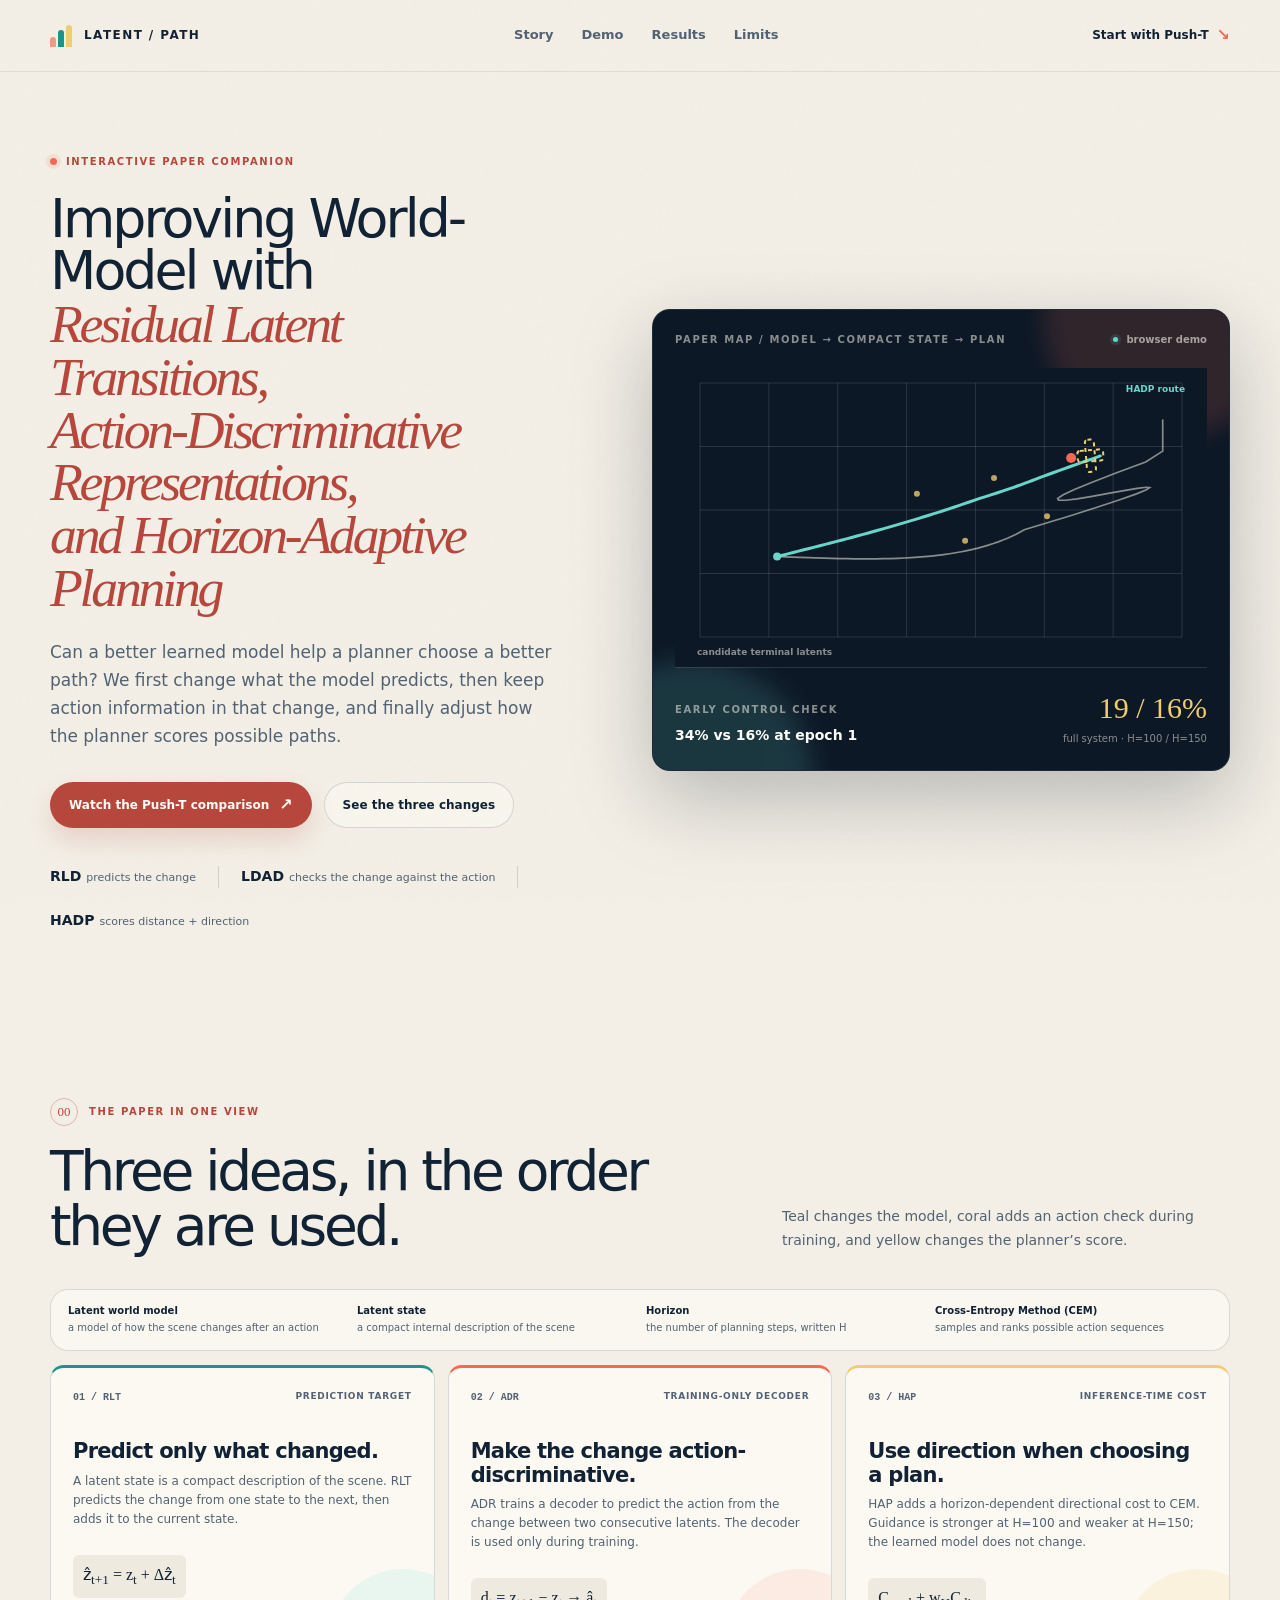
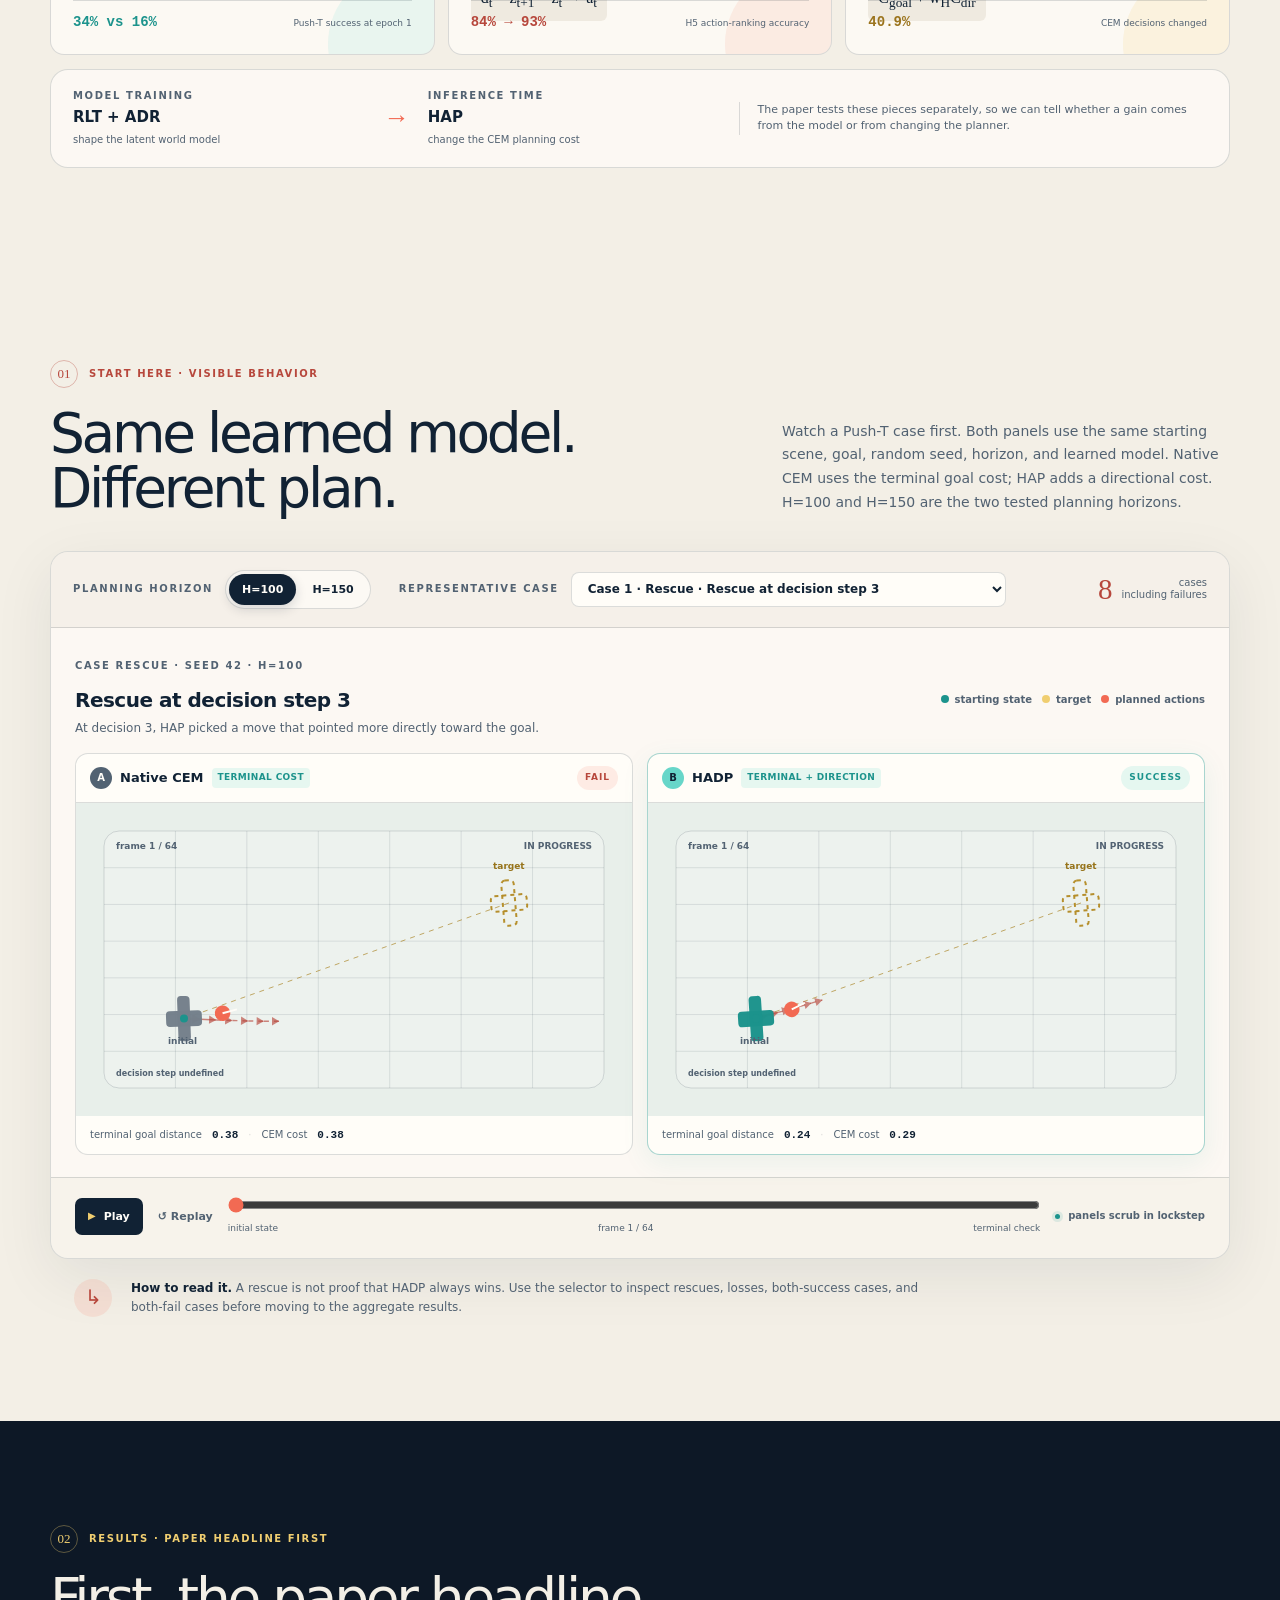
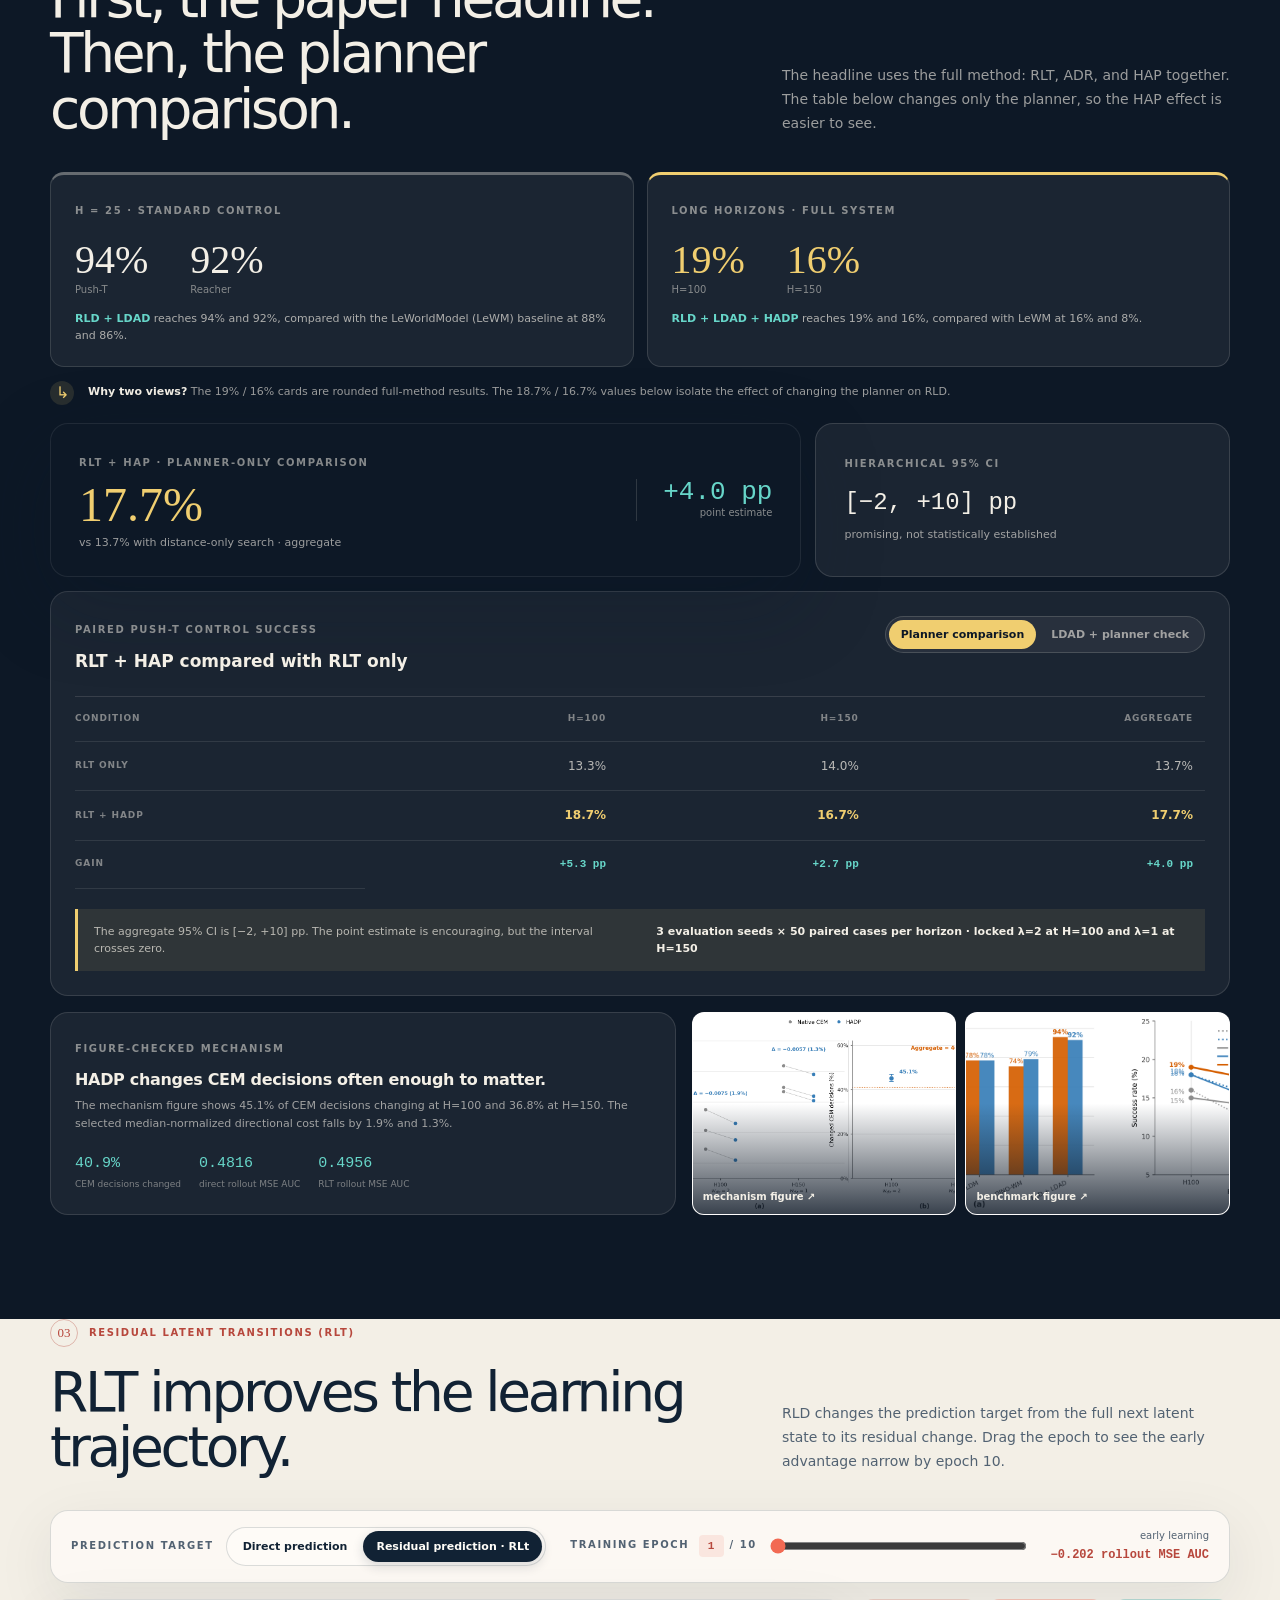
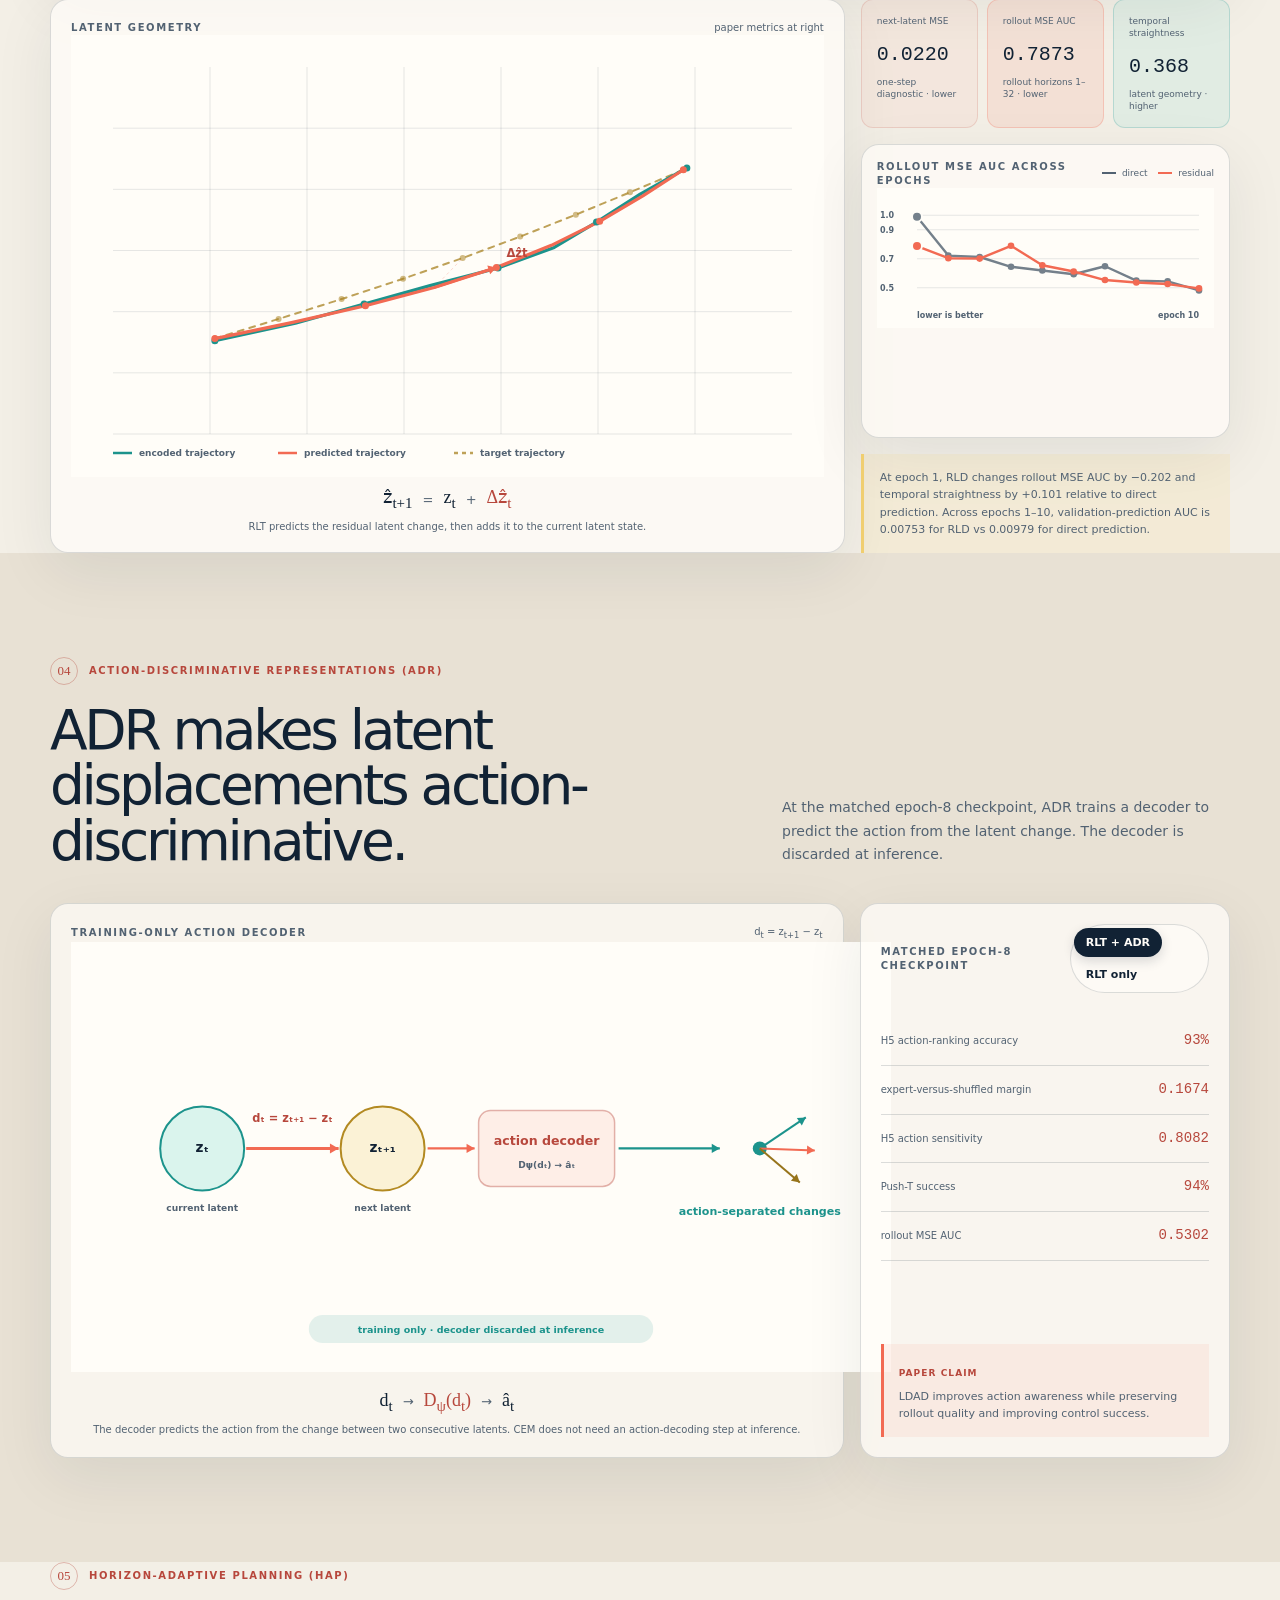
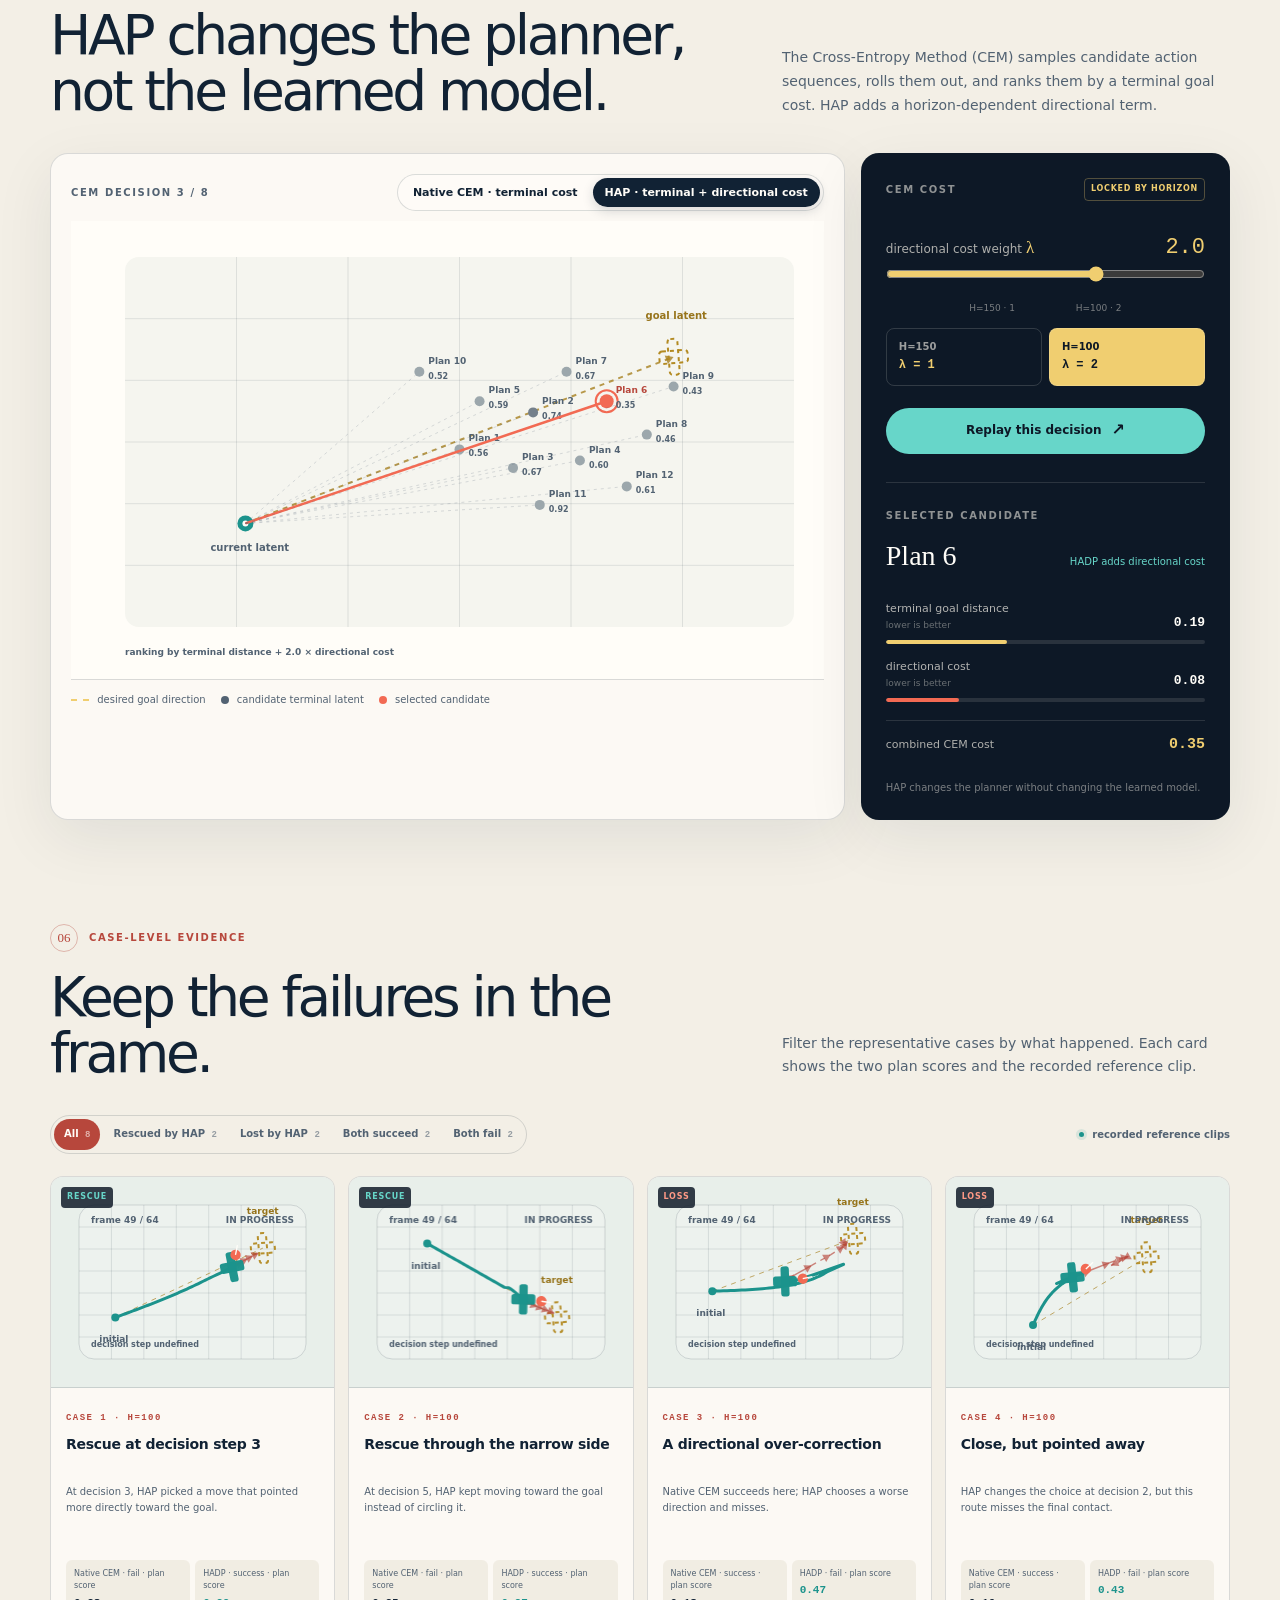
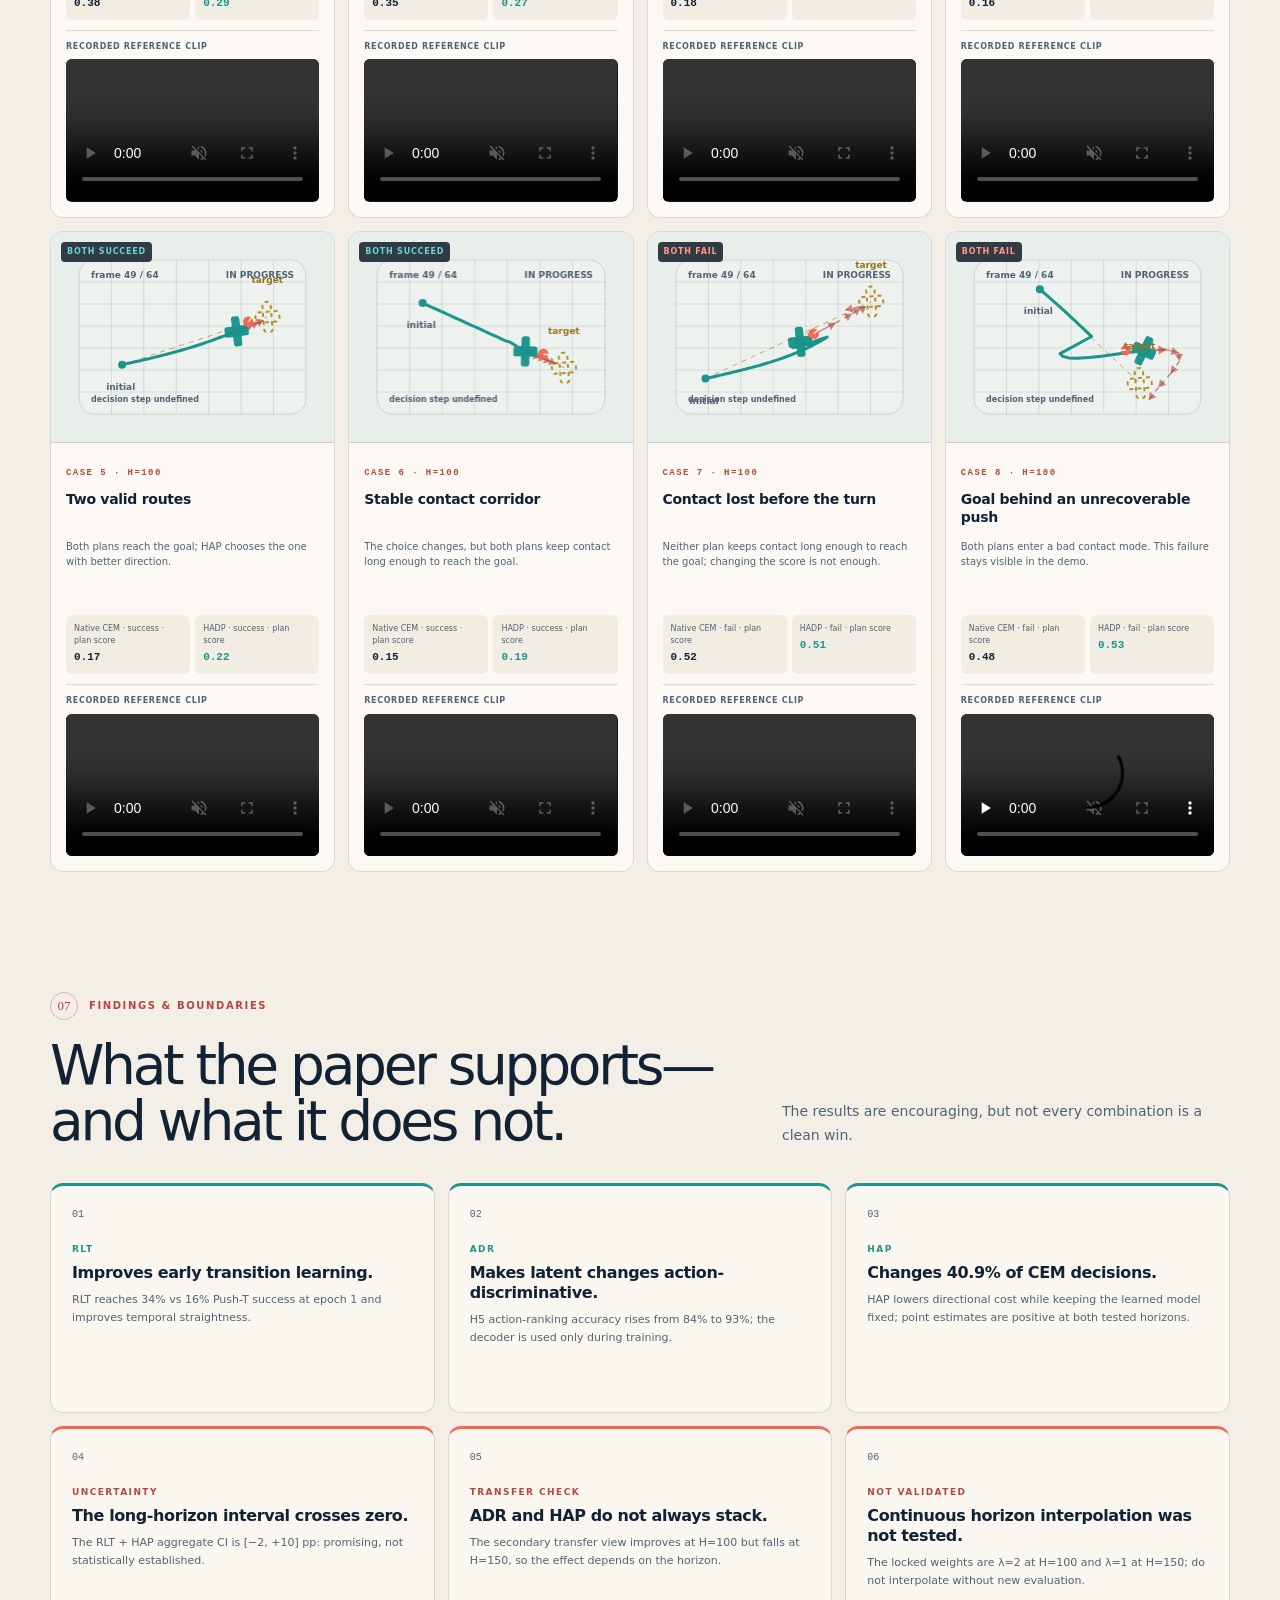
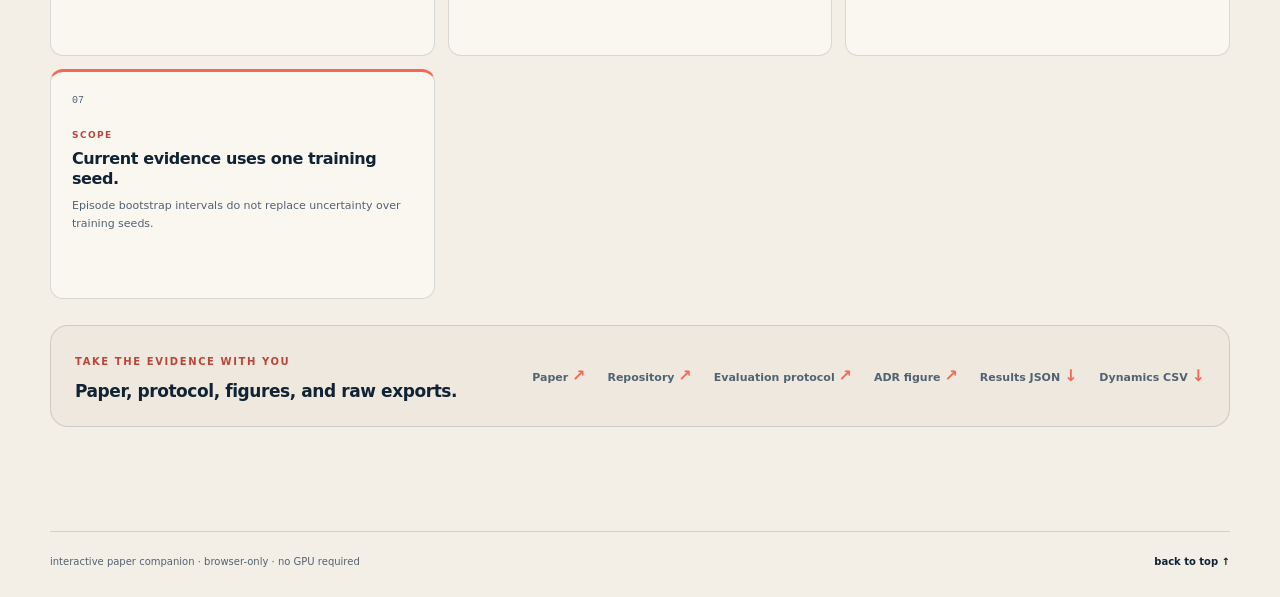
==== commit bfe9b98b: "Revise evaluation protocol terminology and findings" ====
--- a/index.html
+++ b/index.html
@@ -44,9 +44,9 @@
         </div>
         <div class="reader-glossary panel" aria-label="Quick translation of paper terms"><span><b>Latent world model</b> a model of how the scene changes after an action</span><span><b>Latent state</b> a compact internal description of the scene</span><span><b>Horizon</b> the number of planning steps, written H</span><span><b>Cross-Entropy Method (CEM)</b> samples and ranks possible action sequences</span></div>
         <div class="paper-map">
-          <article class="stage-card stage-rld"><div class="stage-top"><span>01 / RLD</span><b>prediction target</b></div><h3>Predict only what changed.</h3><p>A latent state is a compact description of the scene. RLT predicts the change from one state to the next, then adds it to the current state.</p><div class="stage-equation">ẑ<sub>t+1</sub> = z<sub>t</sub> + Δẑ<sub>t</sub></div><div class="stage-result"><strong>34% vs 16%</strong><span>Push-T success at epoch 1</span></div></article>
-          <article class="stage-card stage-ldad"><div class="stage-top"><span>02 / LDAD</span><b>training-only decoder</b></div><h3>Make the change action-discriminative.</h3><p>ADR trains a decoder to predict the action from the change between two consecutive latents. The decoder is used only during training.</p><div class="stage-equation">d<sub>t</sub> = z<sub>t+1</sub> − z<sub>t</sub> → â<sub>t</sub></div><div class="stage-result"><strong>84% → 93%</strong><span>H5 action-ranking accuracy</span></div></article>
-          <article class="stage-card stage-hadp"><div class="stage-top"><span>03 / HADP</span><b>inference-time cost</b></div><h3>Use direction when choosing a plan.</h3><p>HADP adds a horizon-dependent directional cost to CEM. Guidance is stronger at H=100 and weaker at H=150; the learned model does not change.</p><div class="stage-equation">C<sub>goal</sub> + w<sub>H</sub>C<sub>dir</sub></div><div class="stage-result"><strong>40.9%</strong><span>CEM decisions changed</span></div></article>
+            <article class="stage-card stage-rld"><div class="stage-top"><span>01 / RLT</span><b>prediction target</b></div><h3>Predict only what changed.</h3><p>A latent state is a compact description of the scene. RLT predicts the change from one state to the next, then adds it to the current state.</p><div class="stage-equation">ẑ<sub>t+1</sub> = z<sub>t</sub> + Δẑ<sub>t</sub></div><div class="stage-result"><strong>34% vs 16%</strong><span>Push-T success at epoch 1</span></div></article>
+          <article class="stage-card stage-ldad"><div class="stage-top"><span>02 / ADR</span><b>training-only decoder</b></div><h3>Make the change action-discriminative.</h3><p>ADR trains a decoder to predict the action from the change between two consecutive latents. The decoder is used only during training.</p><div class="stage-equation">d<sub>t</sub> = z<sub>t+1</sub> − z<sub>t</sub> → â<sub>t</sub></div><div class="stage-result"><strong>84% → 93%</strong><span>H5 action-ranking accuracy</span></div></article>
+          <article class="stage-card stage-hadp"><div class="stage-top"><span>03 / HAP</span><b>inference-time cost</b></div><h3>Use direction when choosing a plan.</h3><p>HAP adds a horizon-dependent directional cost to CEM. Guidance is stronger at H=100 and weaker at H=150; the learned model does not change.</p><div class="stage-equation">C<sub>goal</sub> + w<sub>H</sub>C<sub>dir</sub></div><div class="stage-result"><strong>40.9%</strong><span>CEM decisions changed</span></div></article>
         </div>
         <div class="method-separation panel"><div><span class="mono-label">MODEL TRAINING</span><strong>RLT + ADR</strong><small>shape the latent world model</small></div><div class="separation-arrow">→</div><div><span class="mono-label">INFERENCE TIME</span><strong>HAP</strong><small>change the CEM planning cost</small></div><p>The paper tests these pieces separately, so we can tell whether a gain comes from the model or from changing the planner.</p></div>
       </section>
@@ -83,8 +83,8 @@
       </section>
 
       <section class="section-shell" id="microscope">
-        <div class="section-head section-head-wide"><div><p class="section-kicker"><span>05</span> Horizon-Adaptive Planning (HAP)</p><h2>HAP changes the planner, not the learned model.</h2></div><p class="section-intro">The Cross-Entropy Method (CEM) samples candidate action sequences, rolls them out, and ranks them by a terminal goal cost. HADP adds a horizon-dependent directional term.</p></div>
-        <div class="microscope-layout"><div class="panel microscope-plot-panel"><div class="plot-toolbar"><span class="mono-label">CEM DECISION 3 / 8</span><div class="toggle-group" role="group" aria-label="Planner used for candidate ranking"><button class="toggle-button" data-planner-mode="native" type="button">Native CEM · terminal cost</button><button class="toggle-button is-active" data-planner-mode="hadp" type="button">HADP · terminal + directional cost</button></div></div><canvas id="microscope-canvas" width="820" height="500"></canvas><div class="plot-legend"><span><i class="legend-line legend-line-goal"></i> desired goal direction</span><span><i class="legend-dot legend-dot-candidate"></i> candidate terminal latent</span><span><i class="legend-dot legend-dot-selected"></i> selected candidate</span></div></div><aside class="panel microscope-aside"><div class="aside-heading"><span class="mono-label">CEM COST</span><span class="lock-badge">LOCKED BY HORIZON</span></div><div class="weight-row"><span>directional cost weight <b>λ</b></span><output id="weight-value">2.0</output></div><div class="range-wrap"><input id="weight-slider" type="range" min="0" max="3" value="2" step="0.1" aria-label="Directional cost weight" /><div class="range-markers" aria-hidden="true"><span style="left: 33.33%">H=150 · 1</span><span style="left: 66.66%">H=100 · 2</span></div></div><div class="locked-horizons"><button class="locked-horizon" data-horizon="150" type="button"><span>H=150</span><strong>λ = 1</strong></button><button class="locked-horizon is-active" data-horizon="100" type="button"><span>H=100</span><strong>λ = 2</strong></button></div><button class="button button-dark-wide" id="microscope-replay" type="button">Replay this decision <span aria-hidden="true">↗</span></button><div class="selected-candidate"><span class="micro-label">SELECTED CANDIDATE</span><div class="selected-line"><strong id="selected-candidate">Plan 6</strong><span id="selected-candidate-note">HAP adds a directional term</span></div></div><div class="score-stack"><div class="score-row"><div><span>terminal goal distance</span><small>lower is better</small></div><strong id="terminal-score">0.19</strong></div><div class="score-bar"><i id="terminal-score-bar" style="width: 38%"></i></div><div class="score-row"><div><span>directional cost</span><small>lower is better</small></div><strong id="direction-score">0.08</strong></div><div class="score-bar score-bar-coral"><i id="direction-score-bar" style="width: 22%"></i></div><div class="score-total"><span>combined CEM cost</span><strong id="combined-score">0.35</strong></div></div><p class="aside-footnote">HADP changes the planner without changing the learned model.</p></aside></div>
+        <div class="section-head section-head-wide"><div><p class="section-kicker"><span>05</span> Horizon-Adaptive Planning (HAP)</p><h2>HAP changes the planner, not the learned model.</h2></div><p class="section-intro">The Cross-Entropy Method (CEM) samples candidate action sequences, rolls them out, and ranks them by a terminal goal cost. HAP adds a horizon-dependent directional term.</p></div>
+        <div class="microscope-layout"><div class="panel microscope-plot-panel"><div class="plot-toolbar"><span class="mono-label">CEM DECISION 3 / 8</span><div class="toggle-group" role="group" aria-label="Planner used for candidate ranking"><button class="toggle-button" data-planner-mode="native" type="button">Native CEM · terminal cost</button><button class="toggle-button is-active" data-planner-mode="hadp" type="button">HAP · terminal + directional cost</button></div></div><canvas id="microscope-canvas" width="820" height="500"></canvas><div class="plot-legend"><span><i class="legend-line legend-line-goal"></i> desired goal direction</span><span><i class="legend-dot legend-dot-candidate"></i> candidate terminal latent</span><span><i class="legend-dot legend-dot-selected"></i> selected candidate</span></div></div><aside class="panel microscope-aside"><div class="aside-heading"><span class="mono-label">CEM COST</span><span class="lock-badge">LOCKED BY HORIZON</span></div><div class="weight-row"><span>directional cost weight <b>λ</b></span><output id="weight-value">2.0</output></div><div class="range-wrap"><input id="weight-slider" type="range" min="0" max="3" value="2" step="0.1" aria-label="Directional cost weight" /><div class="range-markers" aria-hidden="true"><span style="left: 33.33%">H=150 · 1</span><span style="left: 66.66%">H=100 · 2</span></div></div><div class="locked-horizons"><button class="locked-horizon" data-horizon="150" type="button"><span>H=150</span><strong>λ = 1</strong></button><button class="locked-horizon is-active" data-horizon="100" type="button"><span>H=100</span><strong>λ = 2</strong></button></div><button class="button button-dark-wide" id="microscope-replay" type="button">Replay this decision <span aria-hidden="true">↗</span></button><div class="selected-candidate"><span class="micro-label">SELECTED CANDIDATE</span><div class="selected-line"><strong id="selected-candidate">Plan 6</strong><span id="selected-candidate-note">HAP adds a directional term</span></div></div><div class="score-stack"><div class="score-row"><div><span>terminal goal distance</span><small>lower is better</small></div><strong id="terminal-score">0.19</strong></div><div class="score-bar"><i id="terminal-score-bar" style="width: 38%"></i></div><div class="score-row"><div><span>directional cost</span><small>lower is better</small></div><strong id="direction-score">0.08</strong></div><div class="score-bar score-bar-coral"><i id="direction-score-bar" style="width: 22%"></i></div><div class="score-total"><span>combined CEM cost</span><strong id="combined-score">0.35</strong></div></div><p class="aside-footnote">HAP changes the planner without changing the learned model.</p></aside></div>
       </section>
 
       <section class="section-shell gallery-section" id="gallery">
@@ -93,7 +93,7 @@
 
       <section class="section-shell boundaries-section" id="boundaries">
         <div class="section-head section-head-wide"><div><p class="section-kicker"><span>07</span> Findings &amp; boundaries</p><h2>What the paper supports—and what it does not.</h2></div><p class="section-intro">The results are encouraging, but not every combination is a clean win.</p></div>
-        <div class="evidence-map"><article class="finding-card finding-positive"><span class="finding-index">01</span><span class="finding-state">RLT</span><h3>Improves early transition learning.</h3><p>RLD reaches 34% vs 16% Push-T success at epoch 1 and improves temporal straightness.</p></article><article class="finding-card finding-positive"><span class="finding-index">02</span><span class="finding-state">ADR</span><h3>Makes latent changes action-discriminative.</h3><p>H5 action-ranking accuracy rises from 84% to 93%; the decoder is used only during training.</p></article><article class="finding-card finding-positive"><span class="finding-index">03</span><span class="finding-state">HAP</span><h3>Changes 40.9% of CEM decisions.</h3><p>HADP lowers directional cost while keeping the learned model fixed; point estimates are positive at both tested horizons.</p></article><article class="finding-card finding-boundary"><span class="finding-index">04</span><span class="finding-state">uncertainty</span><h3>The long-horizon interval crosses zero.</h3><p>The RLD + HADP aggregate CI is [−2, +10] pp: promising, not statistically established.</p></article><article class="finding-card finding-boundary"><span class="finding-index">05</span><span class="finding-state">transfer check</span><h3>LDAD and HADP do not always stack.</h3><p>The secondary transfer view improves at H=100 but falls at H=150, so the effect depends on the horizon.</p></article><article class="finding-card finding-boundary"><span class="finding-index">06</span><span class="finding-state">not validated</span><h3>Continuous horizon interpolation was not tested.</h3><p>The locked weights are λ=2 at H=100 and λ=1 at H=150; do not interpolate without new evaluation.</p></article><article class="finding-card finding-boundary"><span class="finding-index">07</span><span class="finding-state">scope</span><h3>Current evidence uses one training seed.</h3><p>Episode bootstrap intervals do not replace uncertainty over training seeds.</p></article></div>
+        <div class="evidence-map"><article class="finding-card finding-positive"><span class="finding-index">01</span><span class="finding-state">RLT</span><h3>Improves early transition learning.</h3><p>RLT reaches 34% vs 16% Push-T success at epoch 1 and improves temporal straightness.</p></article><article class="finding-card finding-positive"><span class="finding-index">02</span><span class="finding-state">ADR</span><h3>Makes latent changes action-discriminative.</h3><p>H5 action-ranking accuracy rises from 84% to 93%; the decoder is used only during training.</p></article><article class="finding-card finding-positive"><span class="finding-index">03</span><span class="finding-state">HAP</span><h3>Changes 40.9% of CEM decisions.</h3><p>HAP lowers directional cost while keeping the learned model fixed; point estimates are positive at both tested horizons.</p></article><article class="finding-card finding-boundary"><span class="finding-index">04</span><span class="finding-state">uncertainty</span><h3>The long-horizon interval crosses zero.</h3><p>The RLT + HAP aggregate CI is [−2, +10] pp: promising, not statistically established.</p></article><article class="finding-card finding-boundary"><span class="finding-index">05</span><span class="finding-state">transfer check</span><h3>ADR and HAP do not always stack.</h3><p>The secondary transfer view improves at H=100 but falls at H=150, so the effect depends on the horizon.</p></article><article class="finding-card finding-boundary"><span class="finding-index">06</span><span class="finding-state">not validated</span><h3>Continuous horizon interpolation was not tested.</h3><p>The locked weights are λ=2 at H=100 and λ=1 at H=150; do not interpolate without new evaluation.</p></article><article class="finding-card finding-boundary"><span class="finding-index">07</span><span class="finding-state">scope</span><h3>Current evidence uses one training seed.</h3><p>Episode bootstrap intervals do not replace uncertainty over training seeds.</p></article></div>
         <div class="resource-row panel"><div><span class="mono-label">TAKE THE EVIDENCE WITH YOU</span><h3>Paper, protocol, figures, and raw exports.</h3></div><div class="resource-links"><a href="https://arxiv.org/abs/2603.19312" target="_blank" rel="noreferrer">Paper <span>↗</span></a><a href="https://github.com/lc82111/video-jepa-demo" target="_blank" rel="noreferrer">Repository <span>↗</span></a><a href="./protocol.html">Evaluation protocol <span>↗</span></a><a href="./assets/figures/ldad_action_awareness.png" target="_blank" rel="noreferrer">ADR figure <span>↗</span></a><a href="./data/results.json" download>Results JSON <span>↓</span></a><a href="./data/training-dynamics.csv" download>Dynamics CSV <span>↓</span></a></div></div>
       </section>
     </main>
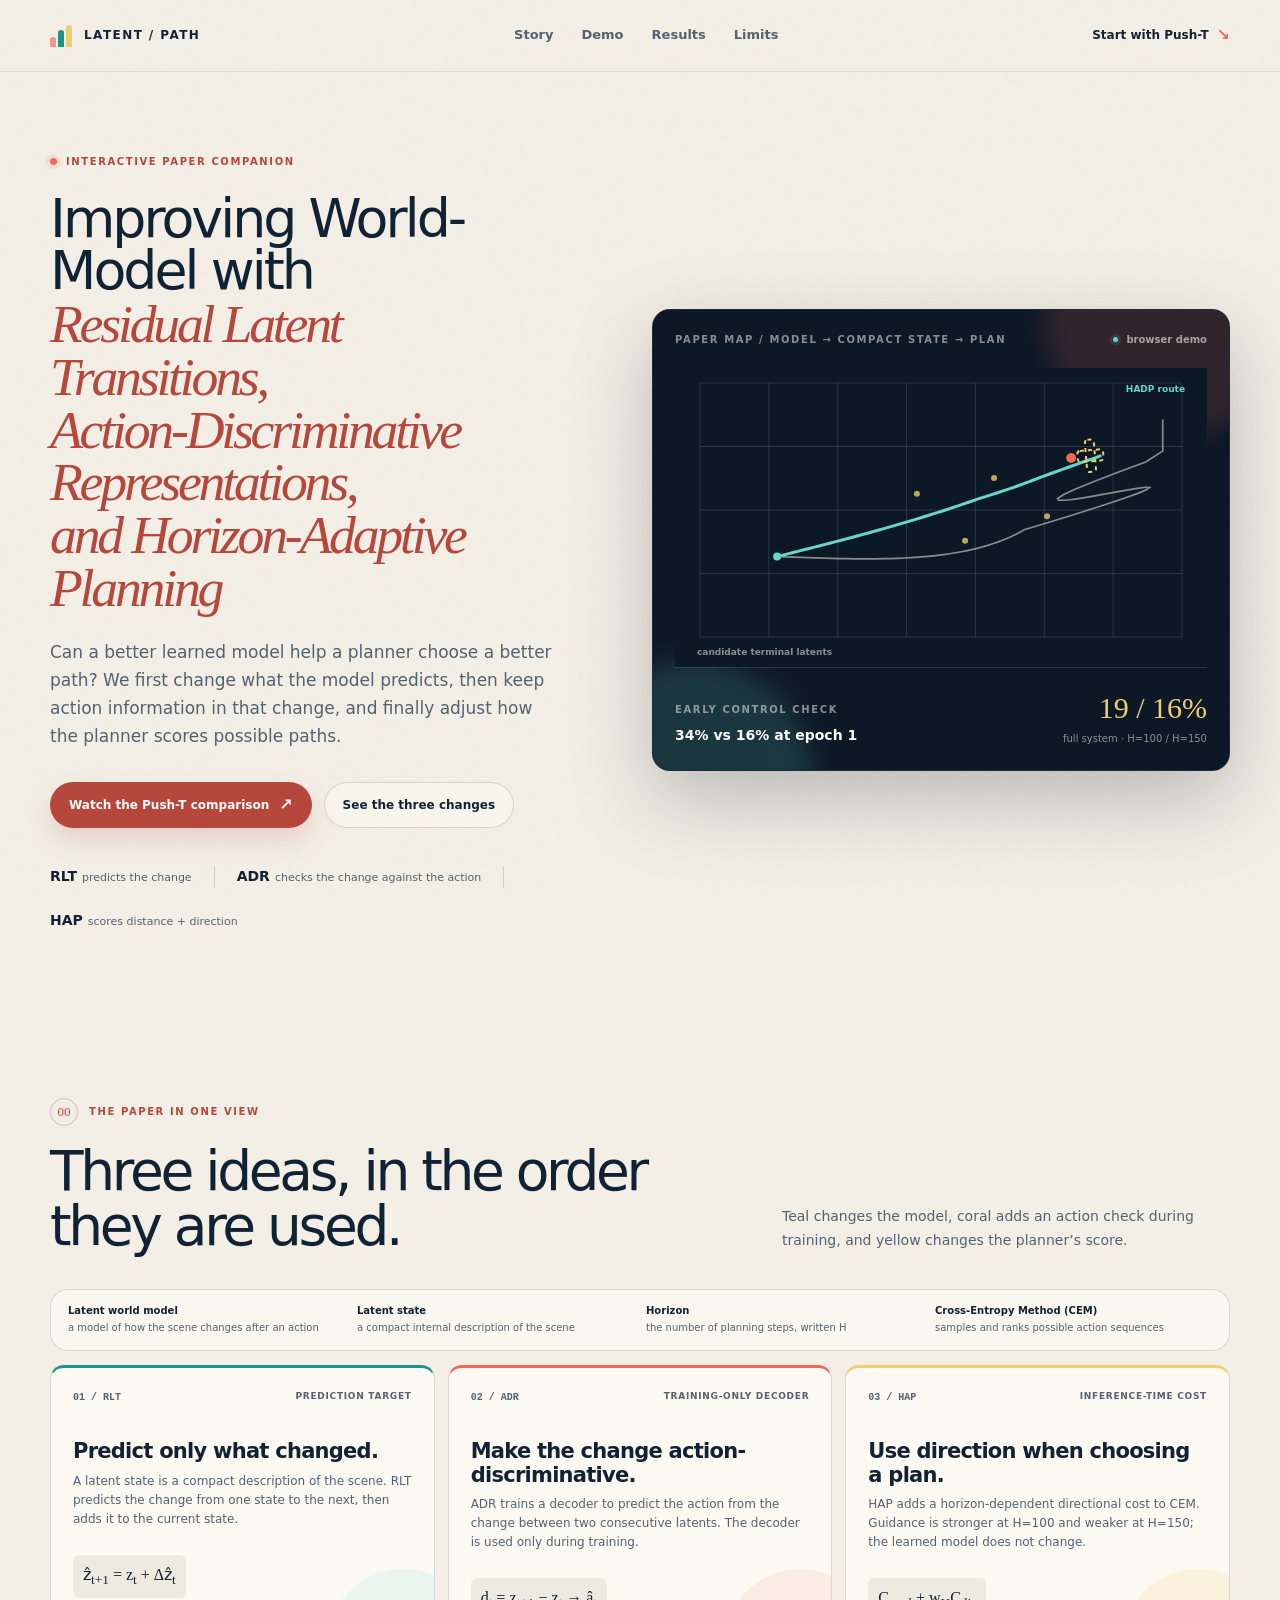
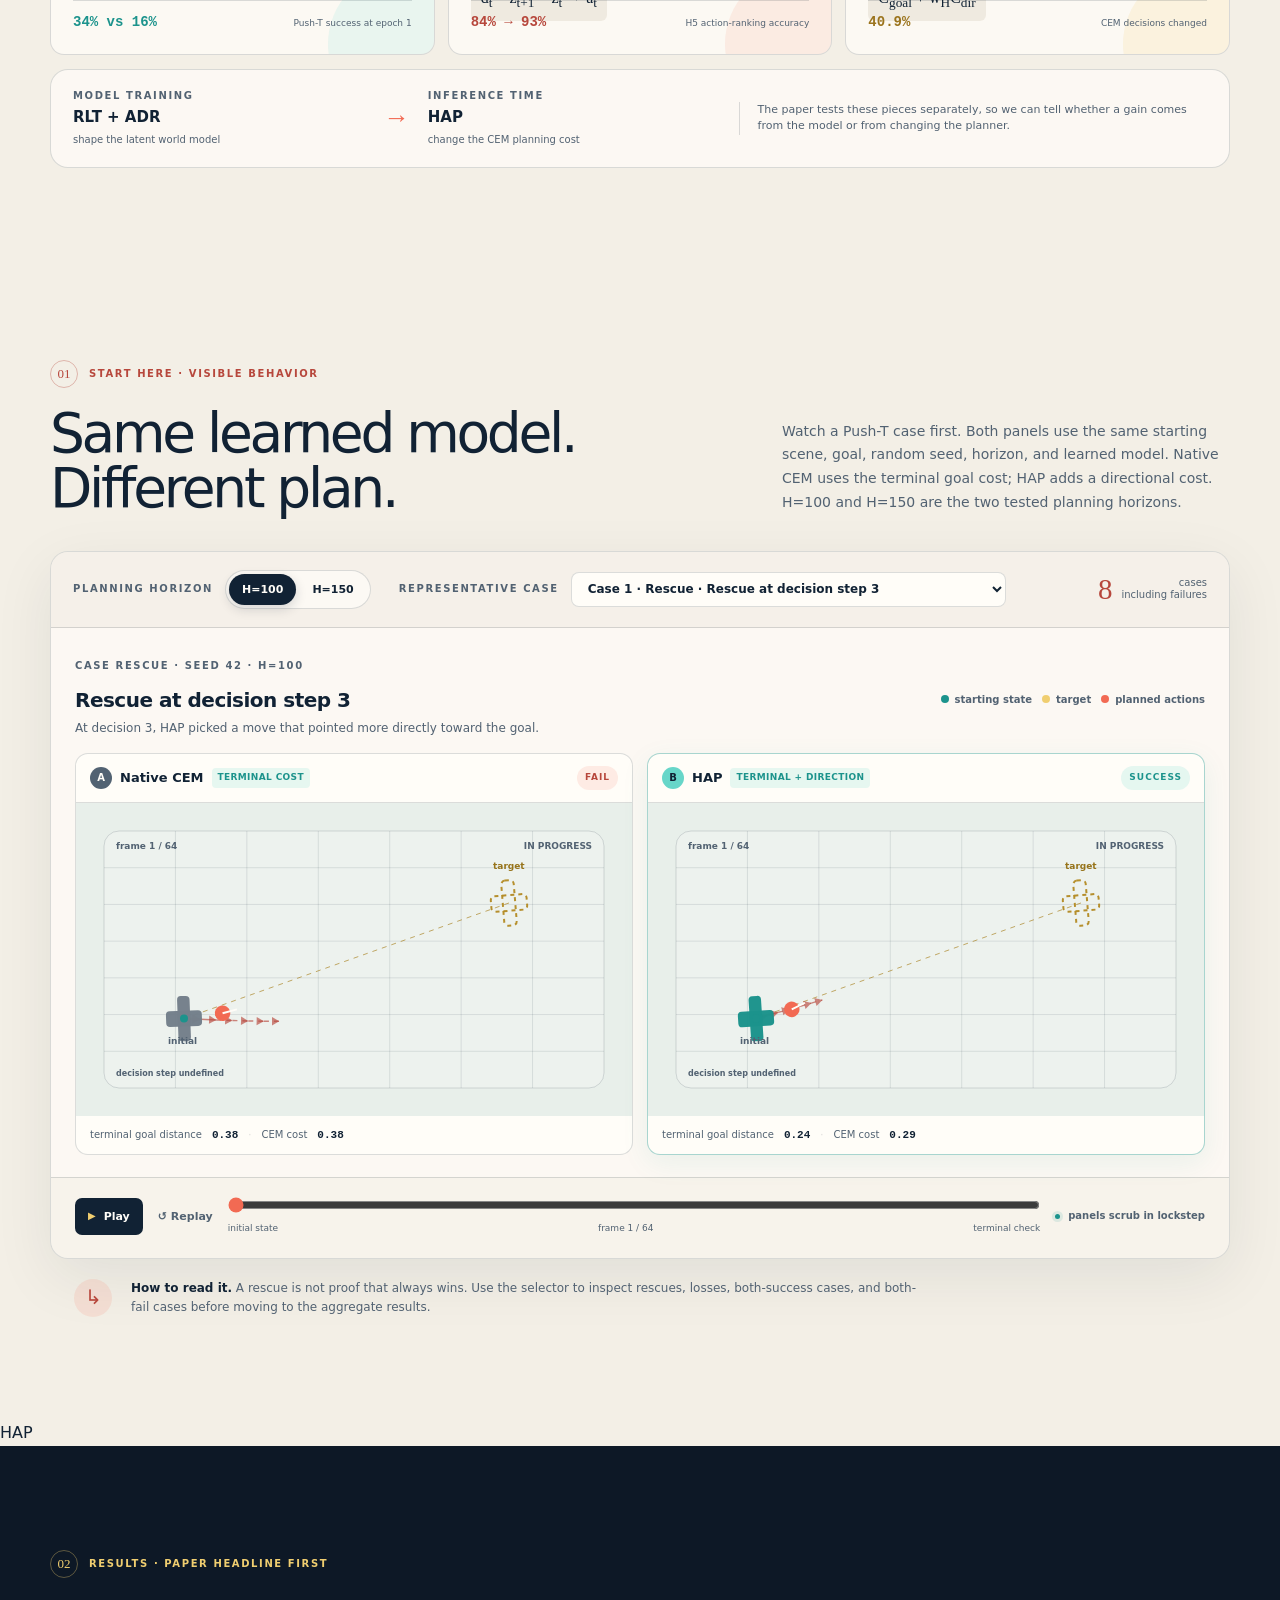
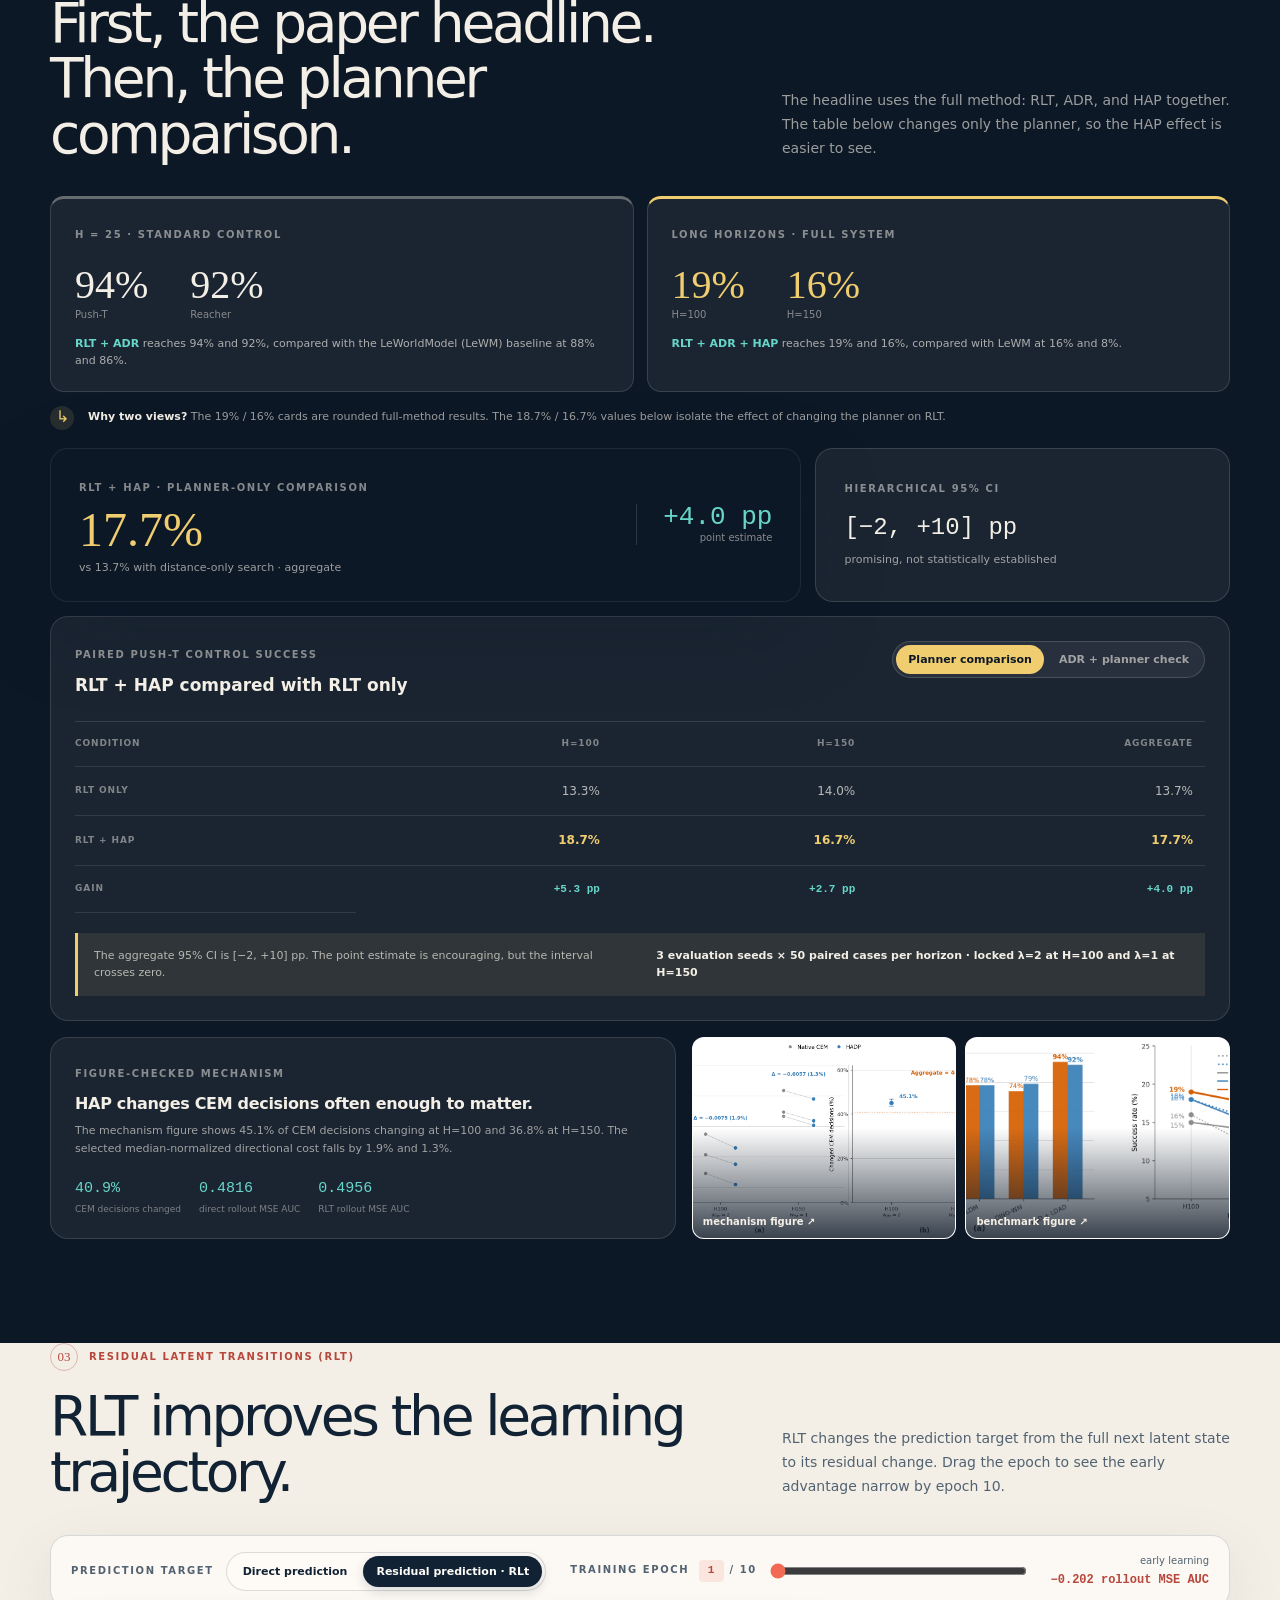
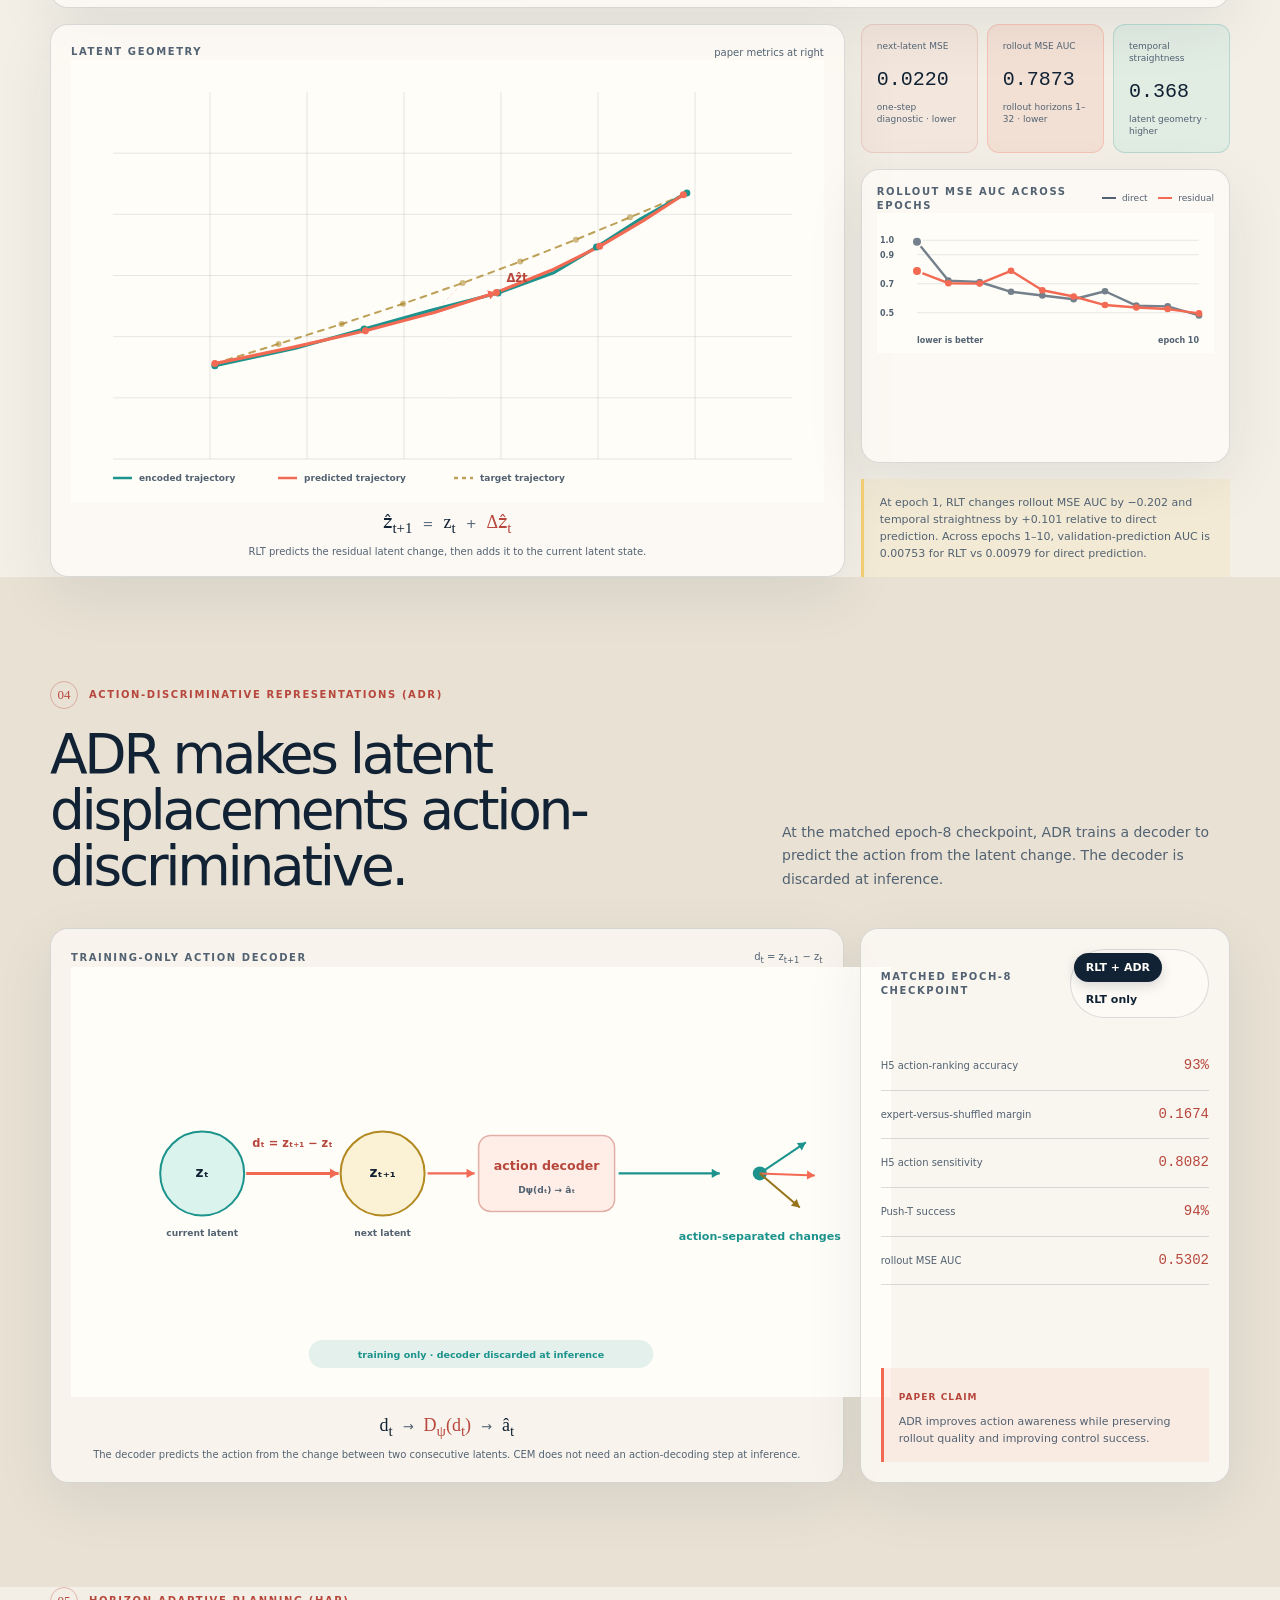
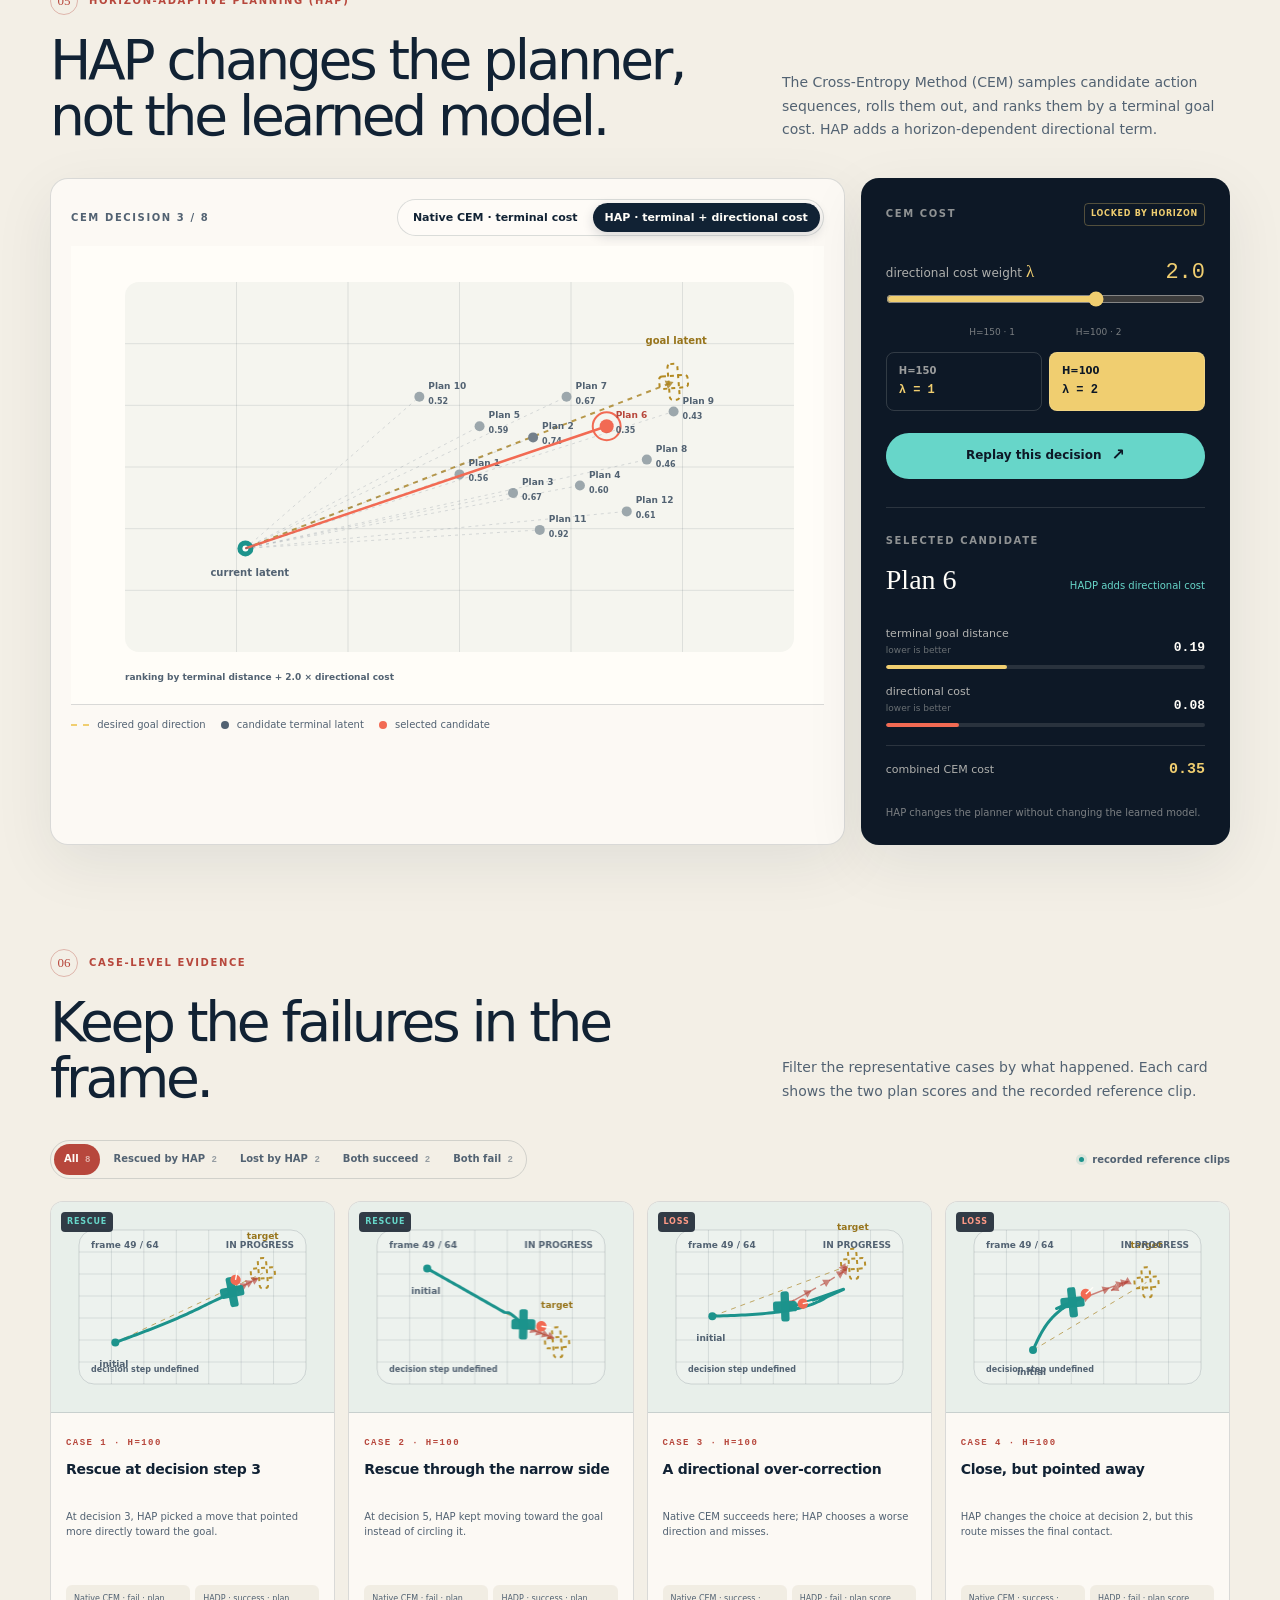
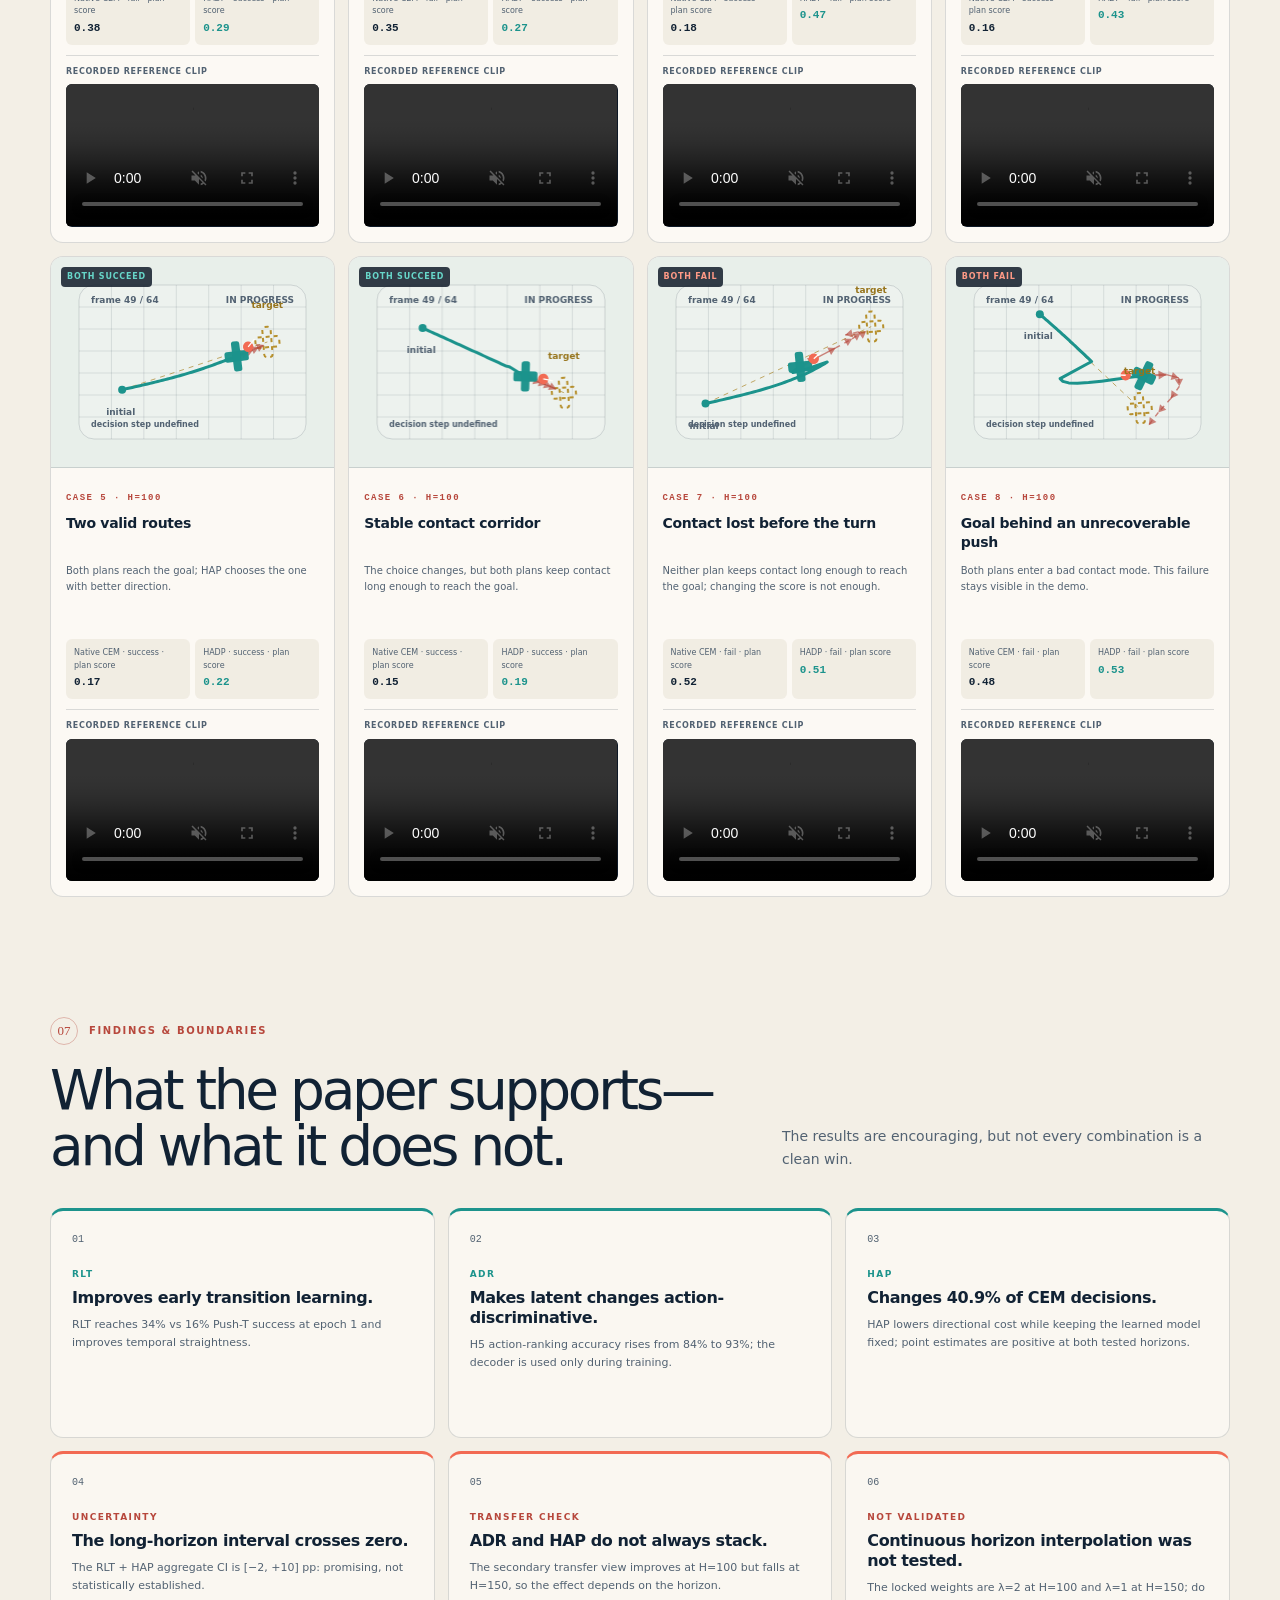
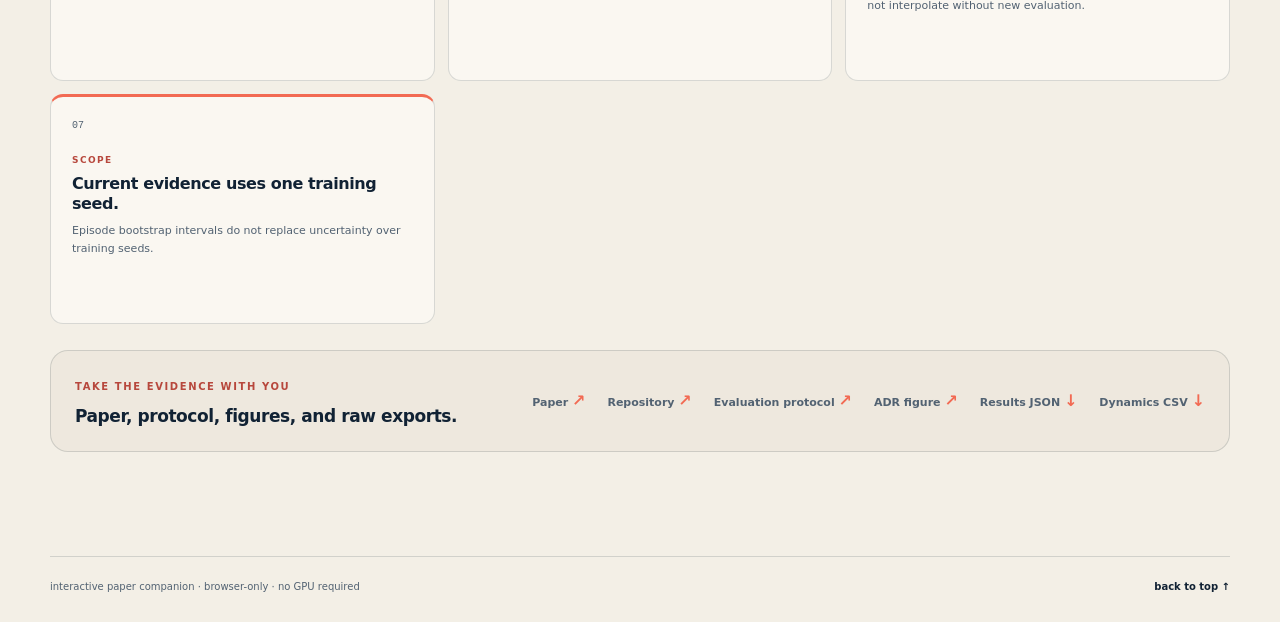
==== commit a79100ee: "Update demo content" ====
--- a/index.html
+++ b/index.html
@@ -28,7 +28,7 @@
           <h1 aria-label="Improving World-Model with Residual Latent Transitions, Action-Discriminative Representations, and Horizon-Adaptive Planning">Improving World-Model with<br /><em>Residual Latent Transitions,<br />Action-Discriminative Representations,<br />and Horizon-Adaptive Planning</em></h1>
           <p class="hero-lede">Can a better learned model help a planner choose a better path? We first change what the model predicts, then keep action information in that change, and finally adjust how the planner scores possible paths.</p>
           <div class="hero-actions"><a class="button button-primary" href="#rollouts">Watch the Push-T comparison <span aria-hidden="true">↗</span></a><a class="button button-quiet" href="#story">See the three changes</a></div>
-          <div class="hero-proof" aria-label="Paper facts"><span><b>RLD</b> predicts the change</span><span><b>LDAD</b> checks the change against the action</span><span><b>HADP</b> scores distance + direction</span></div>
+          <div class="hero-proof" aria-label="Paper facts"><span><b>RLT</b> predicts the change</span><span><b>ADR</b> checks the change against the action</span><span><b>HAP</b> scores distance + direction</span></div>
         </div>
         <div class="hero-visual panel-dark" aria-label="Abstract planner preview">
           <div class="hero-visual-topline"><span class="mono-label">PAPER MAP / MODEL → COMPACT STATE → PLAN</span><span class="tiny-status"><i></i> browser demo</span></div>
@@ -56,30 +56,30 @@
         <div class="panel rollout-panel">
           <div class="control-strip"><div class="control-block"><span class="control-label">Planning horizon</span><div class="segmented" role="group" aria-label="Planning horizon"><button class="segment is-active" data-horizon="100" type="button">H=100</button><button class="segment" data-horizon="150" type="button">H=150</button></div></div><div class="control-block episode-control"><label class="control-label" for="episode-select">Representative case</label><select id="episode-select" class="select-control" aria-label="Choose a representative episode"></select></div><div class="case-count"><strong>8</strong><span>cases<br />including failures</span></div></div>
           <div class="rollout-context"><div><span class="mono-label" id="rollout-case-code">CASE RESCUE · SEED 42 · H=100</span><h3 id="rollout-case-title">Rescue at decision step 3</h3><p id="rollout-case-caption">At decision 3, HAP picked a move that pointed more directly toward the goal.</p></div><div class="context-chips"><span class="context-chip"><i class="dot dot-cyan"></i> starting state</span><span class="context-chip"><i class="dot dot-yellow"></i> target</span><span class="context-chip"><i class="dot dot-coral"></i> planned actions</span></div></div>
-          <div class="planner-grid"><article class="planner-card"><div class="planner-card-head"><div><span class="planner-index">A</span><span class="planner-name">Native CEM</span><span class="planner-tag">terminal cost</span></div><span class="result-pill result-pill-muted" id="native-result">FAIL</span></div><canvas id="native-rollout" class="rollout-canvas" width="640" height="360"></canvas><div class="planner-card-foot"><span>terminal goal distance</span><strong id="native-distance">0.38</strong><span class="foot-sep">·</span><span>CEM cost</span><strong id="native-score">0.38</strong></div></article><article class="planner-card planner-card-accent"><div class="planner-card-head"><div><span class="planner-index planner-index-accent">B</span><span class="planner-name">HADP</span><span class="planner-tag">terminal + direction</span></div><span class="result-pill result-pill-success" id="hadp-result">SUCCESS</span></div><canvas id="hadp-rollout" class="rollout-canvas" width="640" height="360"></canvas><div class="planner-card-foot"><span>terminal goal distance</span><strong id="hadp-distance">0.24</strong><span class="foot-sep">·</span><span>CEM cost</span><strong id="hadp-score">0.29</strong></div></article></div>
+          <div class="planner-grid"><article class="planner-card"><div class="planner-card-head"><div><span class="planner-index">A</span><span class="planner-name">Native CEM</span><span class="planner-tag">terminal cost</span></div><span class="result-pill result-pill-muted" id="native-result">FAIL</span></div><canvas id="native-rollout" class="rollout-canvas" width="640" height="360"></canvas><div class="planner-card-foot"><span>terminal goal distance</span><strong id="native-distance">0.38</strong><span class="foot-sep">·</span><span>CEM cost</span><strong id="native-score">0.38</strong></div></article><article class="planner-card planner-card-accent"><div class="planner-card-head"><div><span class="planner-index planner-index-accent">B</span><span class="planner-name">HAP</span><span class="planner-tag">terminal + direction</span></div><span class="result-pill result-pill-success" id="hadp-result">SUCCESS</span></div><canvas id="hadp-rollout" class="rollout-canvas" width="640" height="360"></canvas><div class="planner-card-foot"><span>terminal goal distance</span><strong id="hadp-distance">0.24</strong><span class="foot-sep">·</span><span>CEM cost</span><strong id="hadp-score">0.29</strong></div></article></div>
           <div class="rollout-controls"><button class="icon-button" id="play-rollout" type="button" aria-label="Play rollout"><span class="play-icon">▶</span><span id="play-label">Play</span></button><button class="text-button" id="replay-rollout" type="button">↺ Replay</button><div class="scrub-wrap"><label class="sr-only" for="rollout-scrub">Scrub synchronized rollout</label><input id="rollout-scrub" type="range" min="0" max="64" value="0" step="1" /><div class="scrub-ticks"><span>initial state</span><span id="frame-label">frame 1 / 64</span><span>terminal check</span></div></div><span class="replay-note"><i></i> panels scrub in lockstep</span></div>
         </div>
-        <div class="section-note"><span class="note-mark">↳</span><p><strong>How to read it.</strong> A rescue is not proof that HADP always wins. Use the selector to inspect rescues, losses, both-success cases, and both-fail cases before moving to the aggregate results.</p></div>
-      </section>
+        <div class="section-note"><span class="note-mark">↳</span><p><strong>How to read it.</strong> A rescue is not proof that  always wins. Use the selector to inspect rescues, losses, both-success cases, and both-fail cases before moving to the aggregate results.</p></div>
+      </section>HAP
 
       <section class="section-shell evidence-section" id="evidence">
         <div class="section-head section-head-wide"><div><p class="section-kicker"><span>02</span> Results · paper headline first</p><h2>First, the paper headline. Then, the planner comparison.</h2></div><p class="section-intro">The headline uses the full method: RLT, ADR, and HAP together. The table below changes only the planner, so the HAP effect is easier to see.</p></div>
-        <div class="paper-results-grid"><article class="paper-result-card"><span class="mono-label">H = 25 · STANDARD CONTROL</span><div class="paper-result-row"><div><strong>94%</strong><span>Push-T</span></div><div><strong>92%</strong><span>Reacher</span></div></div><p><b>RLD + LDAD</b> reaches 94% and 92%, compared with the LeWorldModel (LeWM) baseline at 88% and 86%.</p></article><article class="paper-result-card paper-result-card-accent"><span class="mono-label">LONG HORIZONS · FULL SYSTEM</span><div class="paper-result-row"><div><strong>19%</strong><span>H=100</span></div><div><strong>16%</strong><span>H=150</span></div></div><p><b>RLD + LDAD + HADP</b> reaches 19% and 16%, compared with LeWM at 16% and 8%.</p></article></div>
-        <div class="paper-note"><span>↳</span><p><strong>Why two views?</strong> The 19% / 16% cards are rounded full-method results. The 18.7% / 16.7% values below isolate the effect of changing the planner on RLD.</p></div>
+        <div class="paper-results-grid"><article class="paper-result-card"><span class="mono-label">H = 25 · STANDARD CONTROL</span><div class="paper-result-row"><div><strong>94%</strong><span>Push-T</span></div><div><strong>92%</strong><span>Reacher</span></div></div><p><b>RLT + ADR</b> reaches 94% and 92%, compared with the LeWorldModel (LeWM) baseline at 88% and 86%.</p></article><article class="paper-result-card paper-result-card-accent"><span class="mono-label">LONG HORIZONS · FULL SYSTEM</span><div class="paper-result-row"><div><strong>19%</strong><span>H=100</span></div><div><strong>16%</strong><span>H=150</span></div></div><p><b>RLT + ADR + HAP</b> reaches 19% and 16%, compared with LeWM at 16% and 8%.</p></article></div>
+        <div class="paper-note"><span>↳</span><p><strong>Why two views?</strong> The 19% / 16% cards are rounded full-method results. The 18.7% / 16.7% values below isolate the effect of changing the planner on RLT.</p></div>
         <div class="evidence-topline"><div class="evidence-hero panel-dark"><div><span class="mono-label">RLT + HAP · PLANNER-ONLY COMPARISON</span><strong>17.7%</strong><span class="evidence-sub">vs 13.7% with distance-only search · aggregate</span></div><div class="gain-badge"><strong>+4.0 pp</strong><span>point estimate</span></div></div><div class="ci-card panel"><span class="mono-label">HIERARCHICAL 95% CI</span><strong>[−2, +10] pp</strong><span>promising, not statistically established</span></div></div>
-        <div class="results-panel panel"><div class="results-header"><div><span class="mono-label">PAIRED PUSH-T CONTROL SUCCESS</span><h3 id="results-title">RLD + HADP compared with RLD only</h3></div><div class="toggle-group result-tabs" role="tablist" aria-label="Result comparison"><button class="toggle-button is-active" data-result-tab="headline" type="button">Planner comparison</button><button class="toggle-button" data-result-tab="transfer" type="button">LDAD + planner check</button></div></div><div id="results-table" class="results-table-wrap"></div><div id="results-insight" class="results-insight"></div></div>
-        <div class="figure-context-row"><div class="figure-context-copy"><span class="mono-label">FIGURE-CHECKED MECHANISM</span><h3>HADP changes CEM decisions often enough to matter.</h3><p id="figure-context-copy">The mechanism figure shows 45.1% of CEM decisions changing at H=100 and 36.8% at H=150. The selected median-normalized directional cost falls by 1.9% and 1.3%.</p><div class="figure-stat-row"><span><b>40.9%</b><small>CEM decisions changed</small></span><span><b>0.4816</b><small>direct rollout MSE AUC</small></span><span><b>0.4956</b><small>RLT rollout MSE AUC</small></span></div></div><div class="figure-thumbs" aria-label="Source figure exports"><a href="./assets/figures/hadp_mechanism.png" target="_blank" rel="noreferrer"><img src="./assets/figures/hadp_mechanism.png" alt="HAP mechanism figure export" /><span>mechanism figure ↗</span></a><a href="./assets/figures/sota_comparison.png" target="_blank" rel="noreferrer"><img src="./assets/figures/sota_comparison.png" alt="Paper benchmark figure export" /><span>benchmark figure ↗</span></a></div></div>
+        <div class="results-panel panel"><div class="results-header"><div><span class="mono-label">PAIRED PUSH-T CONTROL SUCCESS</span><h3 id="results-title">RLT + HAP compared with RLT only</h3></div><div class="toggle-group result-tabs" role="tablist" aria-label="Result comparison"><button class="toggle-button is-active" data-result-tab="headline" type="button">Planner comparison</button><button class="toggle-button" data-result-tab="transfer" type="button">ADR + planner check</button></div></div><div id="results-table" class="results-table-wrap"></div><div id="results-insight" class="results-insight"></div></div>
+        <div class="figure-context-row"><div class="figure-context-copy"><span class="mono-label">FIGURE-CHECKED MECHANISM</span><h3>HAP changes CEM decisions often enough to matter.</h3><p id="figure-context-copy">The mechanism figure shows 45.1% of CEM decisions changing at H=100 and 36.8% at H=150. The selected median-normalized directional cost falls by 1.9% and 1.3%.</p><div class="figure-stat-row"><span><b>40.9%</b><small>CEM decisions changed</small></span><span><b>0.4816</b><small>direct rollout MSE AUC</small></span><span><b>0.4956</b><small>RLT rollout MSE AUC</small></span></div></div><div class="figure-thumbs" aria-label="Source figure exports"><a href="./assets/figures/hadp_mechanism.png" target="_blank" rel="noreferrer"><img src="./assets/figures/hadp_mechanism.png" alt="HAP mechanism figure export" /><span>mechanism figure ↗</span></a><a href="./assets/figures/sota_comparison.png" target="_blank" rel="noreferrer"><img src="./assets/figures/sota_comparison.png" alt="Paper benchmark figure export" /><span>benchmark figure ↗</span></a></div></div>
       </section>
 
       <section class="section-shell" id="dynamics">
-        <div class="section-head section-head-wide"><div><p class="section-kicker"><span>03</span> Residual Latent Transitions (RLT)</p><h2>RLT improves the learning trajectory.</h2></div><p class="section-intro">RLD changes the prediction target from the full next latent state to its residual change. Drag the epoch to see the early advantage narrow by epoch 10.</p></div>
+        <div class="section-head section-head-wide"><div><p class="section-kicker"><span>03</span> Residual Latent Transitions (RLT)</p><h2>RLT improves the learning trajectory.</h2></div><p class="section-intro">RLT changes the prediction target from the full next latent state to its residual change. Drag the epoch to see the early advantage narrow by epoch 10.</p></div>
         <div class="dynamics-toolbar panel"><div class="control-block"><span class="control-label">Prediction target</span><div class="segmented" role="group" aria-label="Prediction target"><button class="segment" data-dynamics-model="direct" type="button">Direct prediction</button><button class="segment is-active" data-dynamics-model="residual" type="button">Residual prediction · RLt</button></div></div><div class="epoch-control"><label class="control-label" for="epoch-slider">Training epoch <output id="epoch-value">1</output> / 10</label><input id="epoch-slider" type="range" min="1" max="10" value="1" step="1" /></div><div class="epoch-callout"><span>early learning</span><strong id="epoch-delta">−0.202 rollout MSE AUC</strong></div></div>
         <div class="dynamics-layout"><div class="panel latent-visual-panel"><div class="plot-toolbar"><span class="mono-label">LATENT GEOMETRY</span><span class="plot-hint">paper metrics at right</span></div><canvas id="latent-canvas" width="820" height="480"></canvas><div class="latent-equation" id="latent-equation"><span>ẑ<sub>t+1</sub></span><b>=</b><span>z<sub>t</sub></span><b>+</b><span class="equation-accent">Δẑ<sub>t</sub></span></div><p class="plot-caption">RLT predicts the residual latent change, then adds it to the current latent state.</p></div><aside class="dynamics-aside"><div class="metric-grid"><div class="metric-card"><span>next-latent MSE</span><strong id="metric-next">0.0220</strong><small>one-step diagnostic · lower</small></div><div class="metric-card metric-card-coral"><span>rollout MSE AUC</span><strong id="metric-rollout">0.7873</strong><small>rollout horizons 1–32 · lower</small></div><div class="metric-card metric-card-teal"><span>temporal straightness</span><strong id="metric-straightness">0.368</strong><small>latent geometry · higher</small></div></div><div class="panel mini-chart-panel"><div class="mini-chart-head"><span class="mono-label">ROLLOUT MSE AUC ACROSS EPOCHS</span><span class="chart-key"><i class="key-direct"></i> direct <i class="key-residual"></i> residual</span></div><canvas id="dynamics-chart" width="650" height="270"></canvas></div><div class="dynamics-readout" id="dynamics-readout">At epoch 1, residual prediction lowers rollout MSE AUC by 0.202 and raises temporal straightness by 0.101 relative to direct prediction.</div></aside></div>
       </section>
 
       <section class="section-shell section-tint" id="ldad">
         <div class="section-head section-head-wide"><div><p class="section-kicker"><span>04</span> Action-Discriminative Representations (ADR)</p><h2>ADR makes latent displacements action-discriminative.</h2></div><p class="section-intro">At the matched epoch-8 checkpoint, ADR trains a decoder to predict the action from the latent change. The decoder is discarded at inference.</p></div>
-        <div class="ldad-layout"><div class="panel ldad-visual-panel"><div class="plot-toolbar"><span class="mono-label">TRAINING-ONLY ACTION DECODER</span><span class="plot-hint">d<sub>t</sub> = z<sub>t+1</sub> − z<sub>t</sub></span></div><canvas id="ldad-canvas" width="820" height="430"></canvas><div class="latent-equation"><span>d<sub>t</sub></span><b>→</b><span class="equation-accent">D<sub>ψ</sub>(d<sub>t</sub>)</span><b>→</b><span>â<sub>t</sub></span></div><p class="plot-caption">The decoder predicts the action from the change between two consecutive latents. CEM does not need an action-decoding step at inference.</p></div><aside class="panel ldad-aside"><div class="plot-toolbar"><span class="mono-label">MATCHED EPOCH-8 CHECKPOINT</span><div class="toggle-group" role="group" aria-label="ADR comparison"><button class="toggle-button is-active" data-ldad-model="ldad" type="button">RLT + ADR</button><button class="toggle-button" data-ldad-model="rld" type="button">RLT only</button></div></div><div class="ldad-score-list"><div><span>H5 action-ranking accuracy</span><strong id="ldad-ranking">93%</strong></div><div><span>expert-versus-shuffled margin</span><strong id="ldad-margin">0.1674</strong></div><div><span>H5 action sensitivity</span><strong id="ldad-sensitivity">0.8082</strong></div><div><span>Push-T success</span><strong id="ldad-control">94%</strong></div><div><span>rollout MSE AUC</span><strong id="ldad-rollout">0.5302</strong></div></div><div class="ldad-claim"><span>paper claim</span><p>LDAD improves action awareness while preserving rollout quality and improving control success.</p></div></aside></div>
+        <div class="ldad-layout"><div class="panel ldad-visual-panel"><div class="plot-toolbar"><span class="mono-label">TRAINING-ONLY ACTION DECODER</span><span class="plot-hint">d<sub>t</sub> = z<sub>t+1</sub> − z<sub>t</sub></span></div><canvas id="ldad-canvas" width="820" height="430"></canvas><div class="latent-equation"><span>d<sub>t</sub></span><b>→</b><span class="equation-accent">D<sub>ψ</sub>(d<sub>t</sub>)</span><b>→</b><span>â<sub>t</sub></span></div><p class="plot-caption">The decoder predicts the action from the change between two consecutive latents. CEM does not need an action-decoding step at inference.</p></div><aside class="panel ldad-aside"><div class="plot-toolbar"><span class="mono-label">MATCHED EPOCH-8 CHECKPOINT</span><div class="toggle-group" role="group" aria-label="ADR comparison"><button class="toggle-button is-active" data-ldad-model="ldad" type="button">RLT + ADR</button><button class="toggle-button" data-ldad-model="rld" type="button">RLT only</button></div></div><div class="ldad-score-list"><div><span>H5 action-ranking accuracy</span><strong id="ldad-ranking">93%</strong></div><div><span>expert-versus-shuffled margin</span><strong id="ldad-margin">0.1674</strong></div><div><span>H5 action sensitivity</span><strong id="ldad-sensitivity">0.8082</strong></div><div><span>Push-T success</span><strong id="ldad-control">94%</strong></div><div><span>rollout MSE AUC</span><strong id="ldad-rollout">0.5302</strong></div></div><div class="ldad-claim"><span>paper claim</span><p>ADR improves action awareness while preserving rollout quality and improving control success.</p></div></aside></div>
       </section>
 
       <section class="section-shell" id="microscope">
